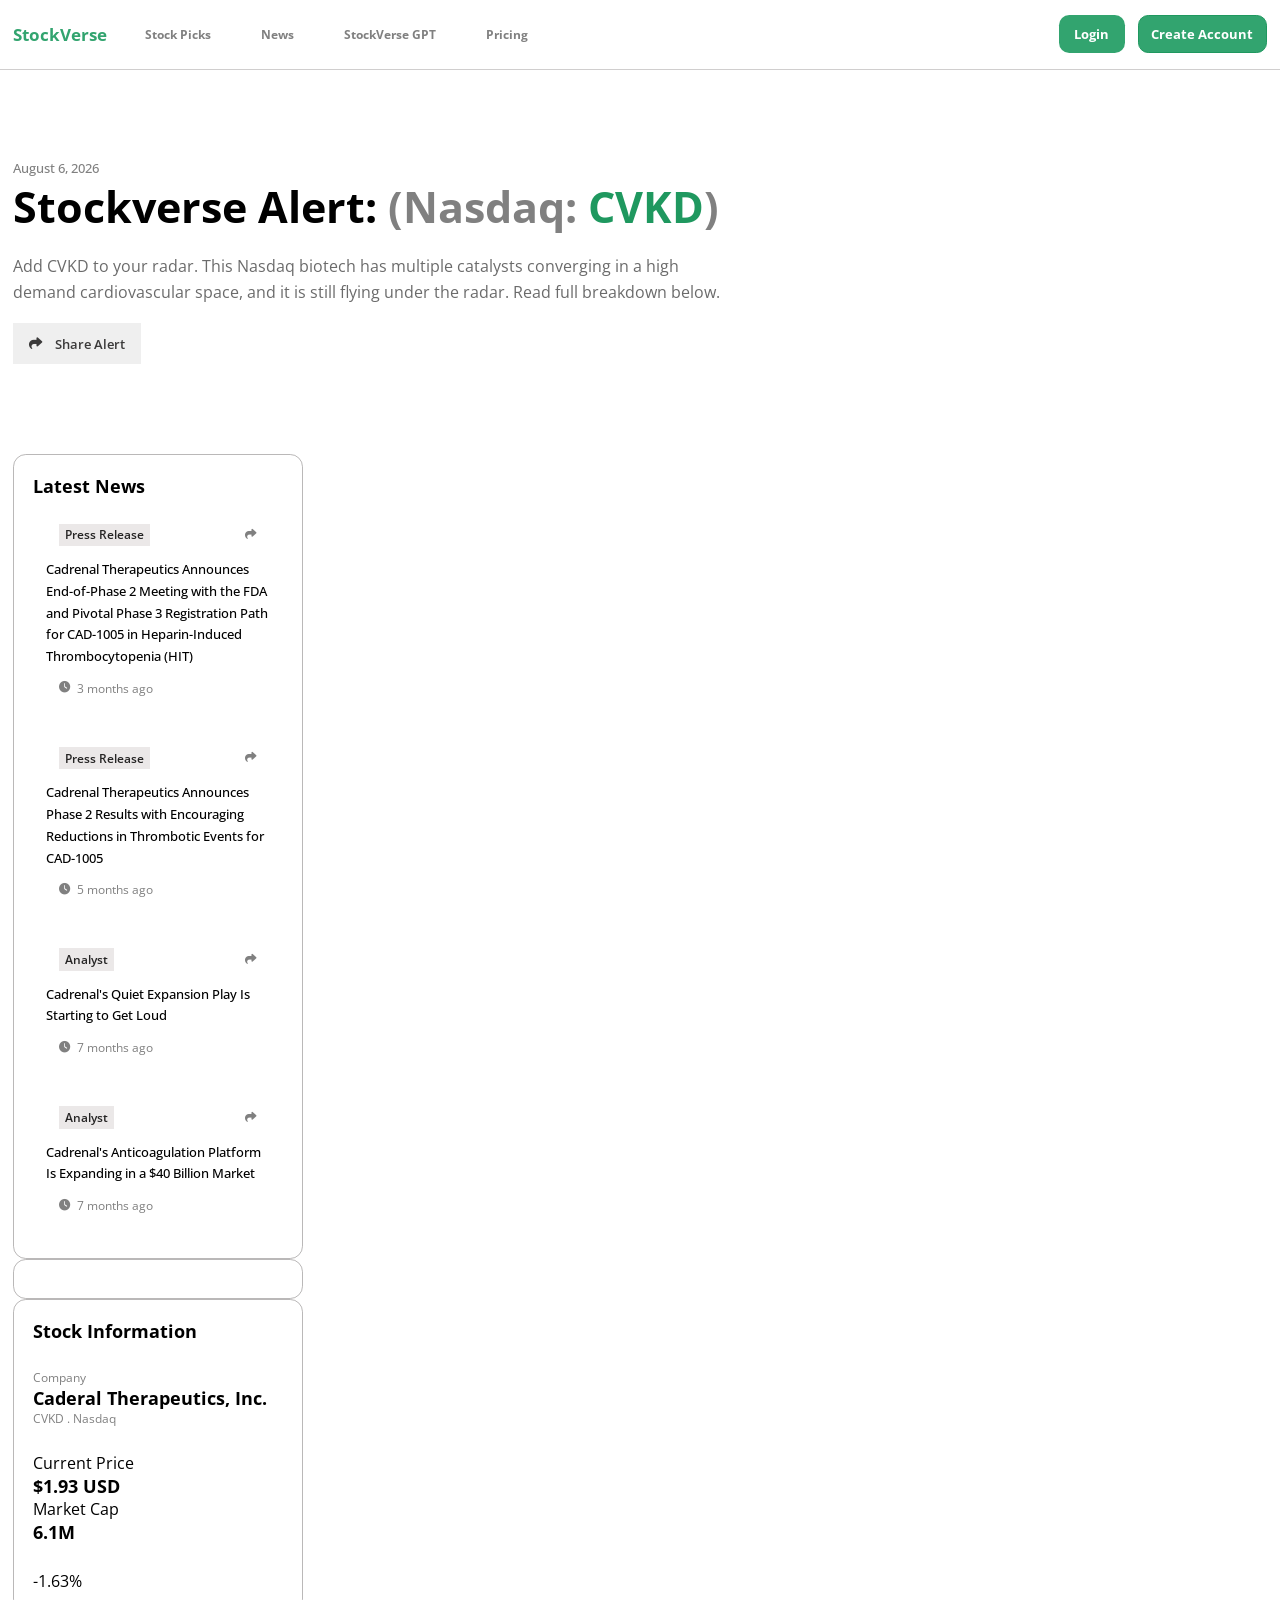
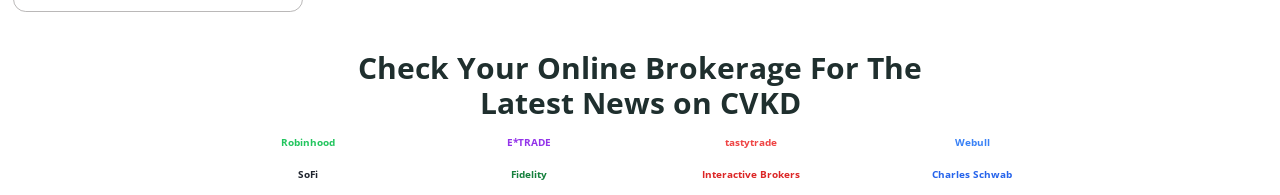
==== cvkd/index.html @ bf767122 "Merge branch 'aawish'" ====
<!doctype html>
<html lang="en">
  <head>
    <meta charset="UTF-8" />
    <meta name="viewport" content="width=device-width, initial-scale=1.0" />
    <link rel="stylesheet" href="./cvkd.css" />
    <link rel="preconnect" href="https://fonts.googleapis.com" />
    <link rel="preconnect" href="https://fonts.gstatic.com" crossorigin />
    <link
      href="https://fonts.googleapis.com/css2?family=Open+Sans:ital,wght@0,300..800;1,300..800&display=swap"
      rel="stylesheet"
    />
    <link
      rel="stylesheet"
      href="https://cdnjs.cloudflare.com/ajax/libs/font-awesome/6.7.2/css/all.min.css"
    />
    <title>Document</title>
  </head>

  <body>
    <!-- //////////////////NAVBAR//////////////////// -->
    <div class="navbar">
      <div class="logo-options">
        <div class="logo">
          <h1>StockVerse</h1>
        </div>
        <div class="options">
          <a href="">Stock Picks</a>
          <a href="">News</a>
          <a href="">StockVerse GPT</a>
          <a href="">Pricing</a>
        </div>
      </div>
      <div class="login-signin">
        <button class="login">Login</button>
        <button class="create">Create Account</button>
      </div>
    </div>
    <!-- ////////////////////MAIN PAGE///////////////////// -->
    <div class="stock-alert">
      <p class="date">August 6, 2026</p>
      <div>
        <h1>
          Stockverse Alert:
          <span class="nasdaq">(Nasdaq: <span class="cvkd">CVKD</span>) </span>
        </h1>
        <p class="desc">
          Add CVKD to your radar. This Nasdaq biotech has multiple catalysts
          converging in a high demand cardiovascular space, and it is still
          flying under the radar. Read full breakdown below.
        </p>
        <button>
          <i class="fa-solid fa-share"> </i>
          <p>Share Alert</p>
        </button>
      </div>
    </div>
    <!-- //////////////////////////LATEST NEWS/////////////// -->
    <div class="bottom">
      <div class="latest-news">
        <h1>Latest News</h1>
        <div>
          <div class="one">
            <p class="press-release">Press Release</p>
            <i class="fa-solid fa-share"></i>
          </div>
          <p class="desc">
            Cadrenal Therapeutics Announces End-of-Phase 2 Meeting with the FDA
            and Pivotal Phase 3 Registration Path for CAD-1005 in
            Heparin-Induced Thrombocytopenia (HIT)
          </p>
          <div>
            <i class="fa-solid fa-clock"></i>
            <p class="press-release">3 months ago</p>
          </div>
        </div>
        <div>
          <div class="one">
            <p class="press-release">Press Release</p>
            <i class="fa-solid fa-share"></i>
          </div>
          <p class="desc">
            Cadrenal Therapeutics Announces Phase 2 Results with Encouraging
            Reductions in Thrombotic Events for CAD-1005
          </p>
          <div>
            <i class="fa-solid fa-clock"></i>
            <p class="press-release">5 months ago</p>
          </div>
        </div>
        <div>
          <div class="one">
            <p>Analyst</p>
            <i class="fa-solid fa-share"></i>
          </div>
          <p class="desc">
            Cadrenal's Quiet Expansion Play Is Starting to Get Loud
          </p>
          <div>
            <i class="fa-solid fa-clock"></i>
            <p>7 months ago</p>
          </div>
        </div>
        <div>
          <div class="one">
            <p>Analyst</p>
            <i class="fa-solid fa-share"></i>
          </div>
          <p class="desc">
            Cadrenal's Anticoagulation Platform Is Expanding in a $40 Billion
            Market
          </p>
          <div>
            <i class="fa-solid fa-clock"></i>
            <p>7 months ago</p>
          </div>
        </div>
      </div>

      <div class="sponsored"></div>
      <div class="stock-information"></div>
        <div class="stock-information">
            <h1>Stock Information</h1>
            <div class="stock-top">
                <p>Company</p>
                <h1>Caderal Therapeutics, Inc.</h1>
                <p>CVKD . Nasdaq</p>
            </div>

            <div class="stock-bottom">
                <div>
                    <p>Current Price</p>
                    <h1>$1.93 <span>USD</span></h1>
                </div>
                <div>
                    <p>Market Cap</p>
                    <h1>6.1M</h1>
                </div>

            </div>
            <p class="percentage">-1.63%</p>
        </div>
    </div>

    <div class="brokerage-sec">
      <h2>
        Check Your Online Brokerage For The<br />Latest News on CVKD
      </h2>
      <div class="brokerage-links">
        <a href="https://robinhood.com/stocks/CVKD" target="_blank" rel="noopener noreferrer">Robinhood</a>
        <a href="https://www.etrade.wallst.com/etrade-web/snapshot?ChallengeUrl=https://idp.etrade.com/idp/SSO.saml2&amp;reinitiate-handshake=0&amp;prospectnavyear=2011&amp;AuthnContext=prospect&amp;env=PRD&amp;symbol=cvkd&amp;rsO=new&amp;country=US" target="_blank" rel="noopener noreferrer">E*TRADE</a>
        <a href="https://www.tastytrade.com" target="_blank" rel="noopener noreferrer">tastytrade</a>
        <a href="https://www.webull.com/quote/nasdaq-cvkd" target="_blank" rel="noopener noreferrer">Webull</a>
        <a href="https://www.sofi.com/invest/" target="_blank" rel="noopener noreferrer">SoFi</a>
        <a href="https://digital.fidelity.com/prgw/digital/research/quote/dashboard/summary?symbol=cvkd" target="_blank" rel="noopener noreferrer">Fidelity</a>
        <a href="https://www.interactivebrokers.com" target="_blank" rel="noopener noreferrer">Interactive Brokers</a>
        <a href="https://www.schwab.com/research/stocks/quotes/summary/cvkd" target="_blank" rel="noopener noreferrer">Charles Schwab</a>
      </div>
    </div>
  </body>
</html>
---- cvkd/cvkd.css ----
* {
  margin: 0;
  padding: 0;
  box-sizing: border-box;
  font-family: "open sans", system-ui, sans-serif;
}
.navbar {
  display: flex;
  flex-direction: row;
  align-items: center;
  justify-content: space-between;
  padding: 1.2dvw 1dvw;
  border-bottom: 0.1dvw solid rgb(208, 206, 206);
}
.navbar .logo-options {
  display: flex;
  flex-direction: row;
  align-items: center;
  gap: 2dvw;
}
.navbar .logo-options .logo h1 {
  color: #32a46f;
  font-size: 1.35dvw;
}
.navbar .logo-options .options {
  display: flex;
  flex-direction: row;
  gap: 1.9dvw;
}
.navbar .logo-options .options a {
  text-decoration: none;
  color: gray;
  font-size: 0.95dvw;
  font-weight: 700;
  border-radius: 0.8dvw;
  padding: 0.7dvw 1dvw;
  transition: background 0.3s ease;
}
.navbar .logo-options .options a:hover {
  color: white;
  background-color: #32a46f;
}
.navbar .login-signin {
  display: flex;
  flex-direction: row;
  gap: 1dvw;
}
.navbar .login-signin .login {
  border: none;
  outline: none;
  background-color: #32a46f;
  padding: 0.7dvw 1.2dvw;
  border-radius: 0.8dvw;
  color: white;
  font-weight: 700;
}
.navbar .login-signin .create {
  background-color: #32a46f;
  border: 0.1dvw solid #1f985f;
  padding: 0.7dvw 1dvw;
  color: white;
  font-weight: 700;
  border-radius: 0.8dvw;
    margin: 0;
    padding: 0;
    box-sizing: border-box;
    font-family: "open sans", system-ui, sans-serif;
}

.navbar {
    display: flex;
    flex-direction: row;
    align-items: center;
    justify-content: space-between;
    padding: 1.2dvw 1dvw;
    border-bottom: .1dvw solid rgb(208, 206, 206);
}

.navbar .logo-options {
    display: flex;
    flex-direction: row;
    align-items: center;
    gap: 2dvw;

}

.navbar .logo-options .logo h1 {
    color: #32a46f;
    font-size: 1.35dvw;
}

.navbar .logo-options .options {
    display: flex;
    flex-direction: row;
    gap: 1.9dvw;
}

.navbar .logo-options .options a {
    text-decoration: none;
    color: gray;
    font-size: .95dvw;
    font-weight: 700;
    border-radius: .8dvw;
    padding: .7dvw 1dvw;
    transition: background 0.3s ease;

}

.navbar .logo-options .options a:hover {
    color: white;
    background-color: #32a46f;

}

.navbar .login-signin {
    display: flex;
    flex-direction: row;
    gap: 1dvw;
}

.navbar .login-signin .login {
    border: none;
    outline: none;
    background-color: #32a46f;
    padding: .7dvw 1.2dvw;
    border-radius: .8dvw;
    color: white;
    font-weight: 700;


}

.navbar .login-signin .create {
    background-color: #32a46f;
    border: .1dvw solid #1f985f;
    padding: .7dvw 1dvw;
    color: white;
    font-weight: 700;
    border-radius: .8dvw;
}

/* ///////////////////////////Main page/////////////////// */
.stock-alert {
  display: flex;
  flex-direction: column;
  padding: 7dvw 1dvw;
}
.stock-alert .date {
  font-size: 1dvw;
  font-weight: 500;
  color: gray;
}
.stock-alert div {
  display: flex;
  flex-direction: column;
  gap: 1.4dvw;
}
.stock-alert div h1 {
  font-size: 3.35dvw;
}
.stock-alert div h1 .nasdaq {
  color: gray;
}
.stock-alert div h1 .nasdaq .cvkd {
  color: #1f985f;
}
.stock-alert .desc {
  color: rgb(107, 107, 107);
  font-size: 1.27dvw;
  padding-right: 42dvw;
  line-height: 2dvw;
}
.stock-alert div button {
  display: flex;
  flex-direction: row;
  align-items: center;
  justify-content: center;
  width: 10dvw;
  padding: 0.9dvw;
  outline: none;
  border: none;
  gap: 1dvw;
  color: rgb(59, 58, 58);
  font-weight: 600;
    display: flex;
    flex-direction: column;
    padding: 7dvw 1dvw;
}

.stock-alert .date {
    font-size: 1dvw;
    font-weight: 500;
    color: gray;
}

.stock-alert div {
    display: flex;
    flex-direction: column;
    gap: 1.4dvw;
}

.stock-alert div h1 {
    font-size: 3.35dvw;
}

.stock-alert div h1 .nasdaq {
    color: gray;
}

.stock-alert div h1 .nasdaq .cvkd {
    color: #1f985f;
}

.stock-alert .desc {
    color: rgb(107, 107, 107);
    font-size: 1.27dvw;
    padding-right: 42dvw;
    line-height: 2dvw;
}

.stock-alert div button {
    display: flex;
    flex-direction: row;
    align-items: center;
    justify-content: center;
    width: 10dvw;
    padding: .9dvw;
    outline: none;
    border: none;
    gap: 1dvw;
    color: rgb(59, 58, 58);
    font-weight: 600;
}

/* ////////////////////////////LATEST NEWS////////////// */
.bottom {
  padding: 0 1dvw;
}
.latest-news {
  width: 23.1%;
  border: 0.1dvw solid rgb(32, 32, 32);
  padding: 1.5dvw;
}
.latest-news h1 {
  font-size: 1.4dvw;
}
.latest-news div {
  padding: 1dvw;
}
.latest-news div .one {
  display: flex;
  flex-direction: row;
  justify-content: space-between;
}
.latest-news div .one p {
  font-size: 0.9dvw;
  font-weight: 600;
  background-color: rgb(235, 232, 232);
  padding: 0.3dvw 0.5dvw;
  color: rgb(38, 37, 37);
  cursor: pointer;
}
.latest-news div .desc {
  font-size: 1dvw;
  font-weight: 500;
  line-height: 1.7dvw;
}
.latest-news div .desc:hover {
  color: #1f985f;
  background-color: rgb(241, 240, 240);
  cursor: pointer;
}
.latest-news div div {
  display: flex;
  flex-direction: row;
  gap: 0.5dvw;
  font-size: 0.9dvw;
  align-items: center;
  color: gray;
}
.latest-news div div p {
  font-size: 0.9dvw;
}

.stock-information {
  width: 23.1%;
  border: 0.1dvw solid rgb(32, 32, 32);
}
/* //////////////////////////// Brokerage Section ////////////////////////////// */
.brokerage-sec {
  margin-top: 2.917dvw;
  text-align: center;
}
.brokerage-sec h2 {
  font-size: 2.326dvw;
  line-height: 2.8dvw;
  color: #1f2f2e;
  font-weight: 700;
}
.brokerage-links {
  margin: 1dvw 16dvw;
  display: grid;
  grid-template-columns: repeat(4, minmax(0, 1fr));
  gap: 1.25dvw;
  justify-content: center;
  align-items: center;
}
.brokerage-links a {
  font-size: 0.8dvw;
  line-height: 1.25dvw;
  font-weight: 700;
  text-decoration: none;
}
.brokerage-links a:nth-child(1) {
  color: #22c55e;
}
.brokerage-links a:nth-child(2) {
  color: #9333ea;
}
.brokerage-links a:nth-child(3) {
  color: #ef4444;
}
.brokerage-links a:nth-child(4) {
  color: #3b82f6;
}
.brokerage-links a:nth-child(5) {
  color: #1f242e;
}
.brokerage-links a:nth-child(6) {
  color: #15803d;
}
.brokerage-links a:nth-child(7) {
  color: #dc2626;
}
.brokerage-links a:nth-child(8) {
  color: #2563eb;
}
@media (max-width: 1024px) {
    /* //////////////////////////// Brokerage Section ////////////////////////////// */
  .brokerage-links {
    grid-template-columns: repeat(2, minmax(0, 1fr));
  }
  .brokerage-sec h2 {
    font-size: 2.96dvw;
    line-height: 3.2dvw;
  }
  .brokerage-links {
    margin: 2.2dvw auto;
    gap: 2dvw;
  }
  .brokerage-links a {
  font-size: 1.48dvw;
  }
}
    /* padding: 0 1dvw;
    display: flex;
    flex-direction: row;

} */

.latest-news {
    width: 23.1%;
    border: .1dvw solid rgb(186, 184, 184);
    padding: 1.5dvw;
    border-radius: 1dvw;
}

.latest-news h1 {
    font-size: 1.4dvw;
}

.latest-news div {
    padding: 1dvw;
}

.latest-news div .one {
    display: flex;
    flex-direction: row;
    justify-content: space-between;
}

.latest-news div .one p {
    font-size: .9dvw;
    font-weight: 600;
    background-color: rgb(235, 232, 232);
    padding: .3dvw .5dvw;
    color: rgb(38, 37, 37);
    cursor: pointer;
}

.latest-news div .desc {
    font-size: 1dvw;
    font-weight: 500;
    line-height: 1.7dvw;
}

.latest-news div .desc:hover {
    color: #1f985f;
    background-color: rgb(241, 240, 240);
    cursor: pointer;
}

.latest-news div div {
    display: flex;
    flex-direction: row;
    gap: .5dvw;
    font-size: .9dvw;
    align-items: center;
    color: gray;
}

.latest-news div div p {
    font-size: .9dvw;
}


/* ////////////////////////////STOCK INFORMATION//////////////////////// */
.stock-information {
    width: 23.1%;
    border: .1dvw solid rgb(186, 184, 184);
    padding: 1.5dvw;
    border-radius: 1dvw;
    display: flex;
    flex-direction: column;
    gap: 2dvw;
}

.stock-information h1 {
    font-size: 1.4dvw;
}

.stock-top {
    display: block;
    flex-direction: row;
    gap: 2dvw;
}

.stock-top p {
    font-size: .95dvw;
    color: gray;
}
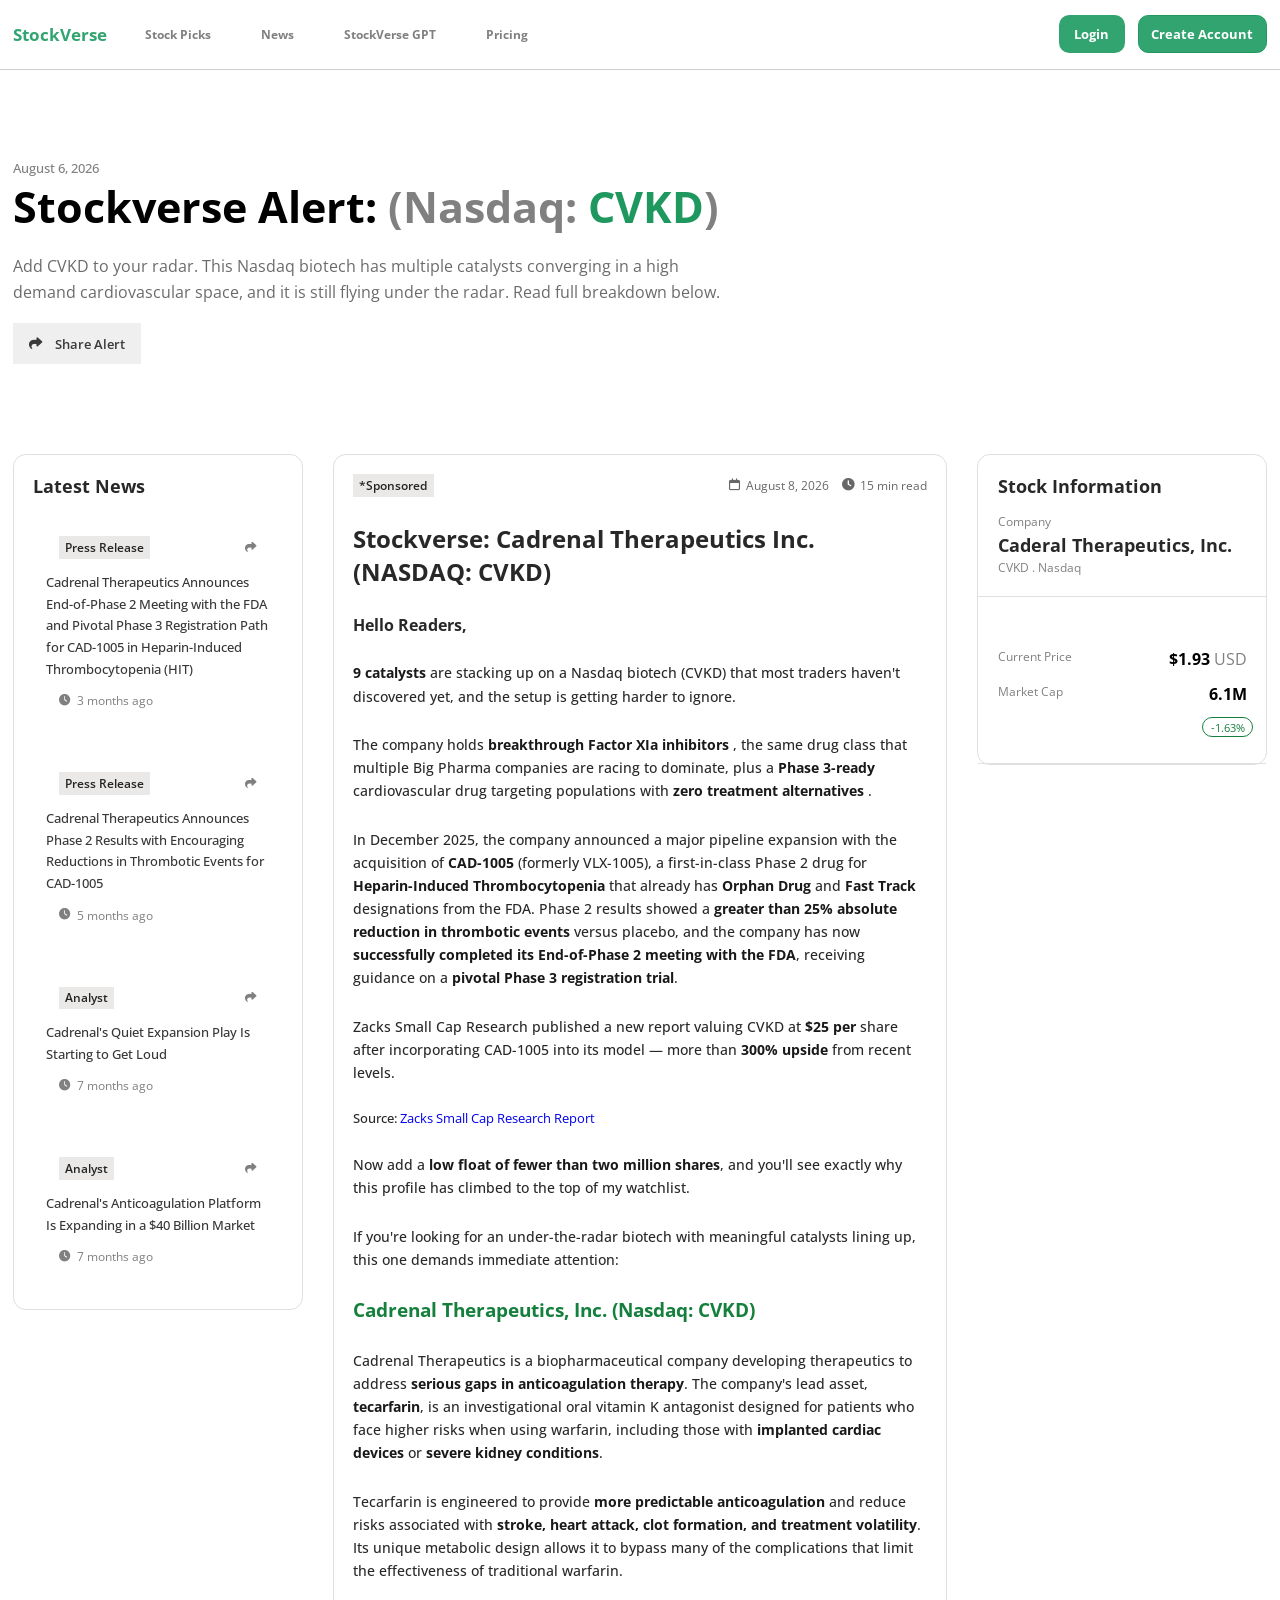
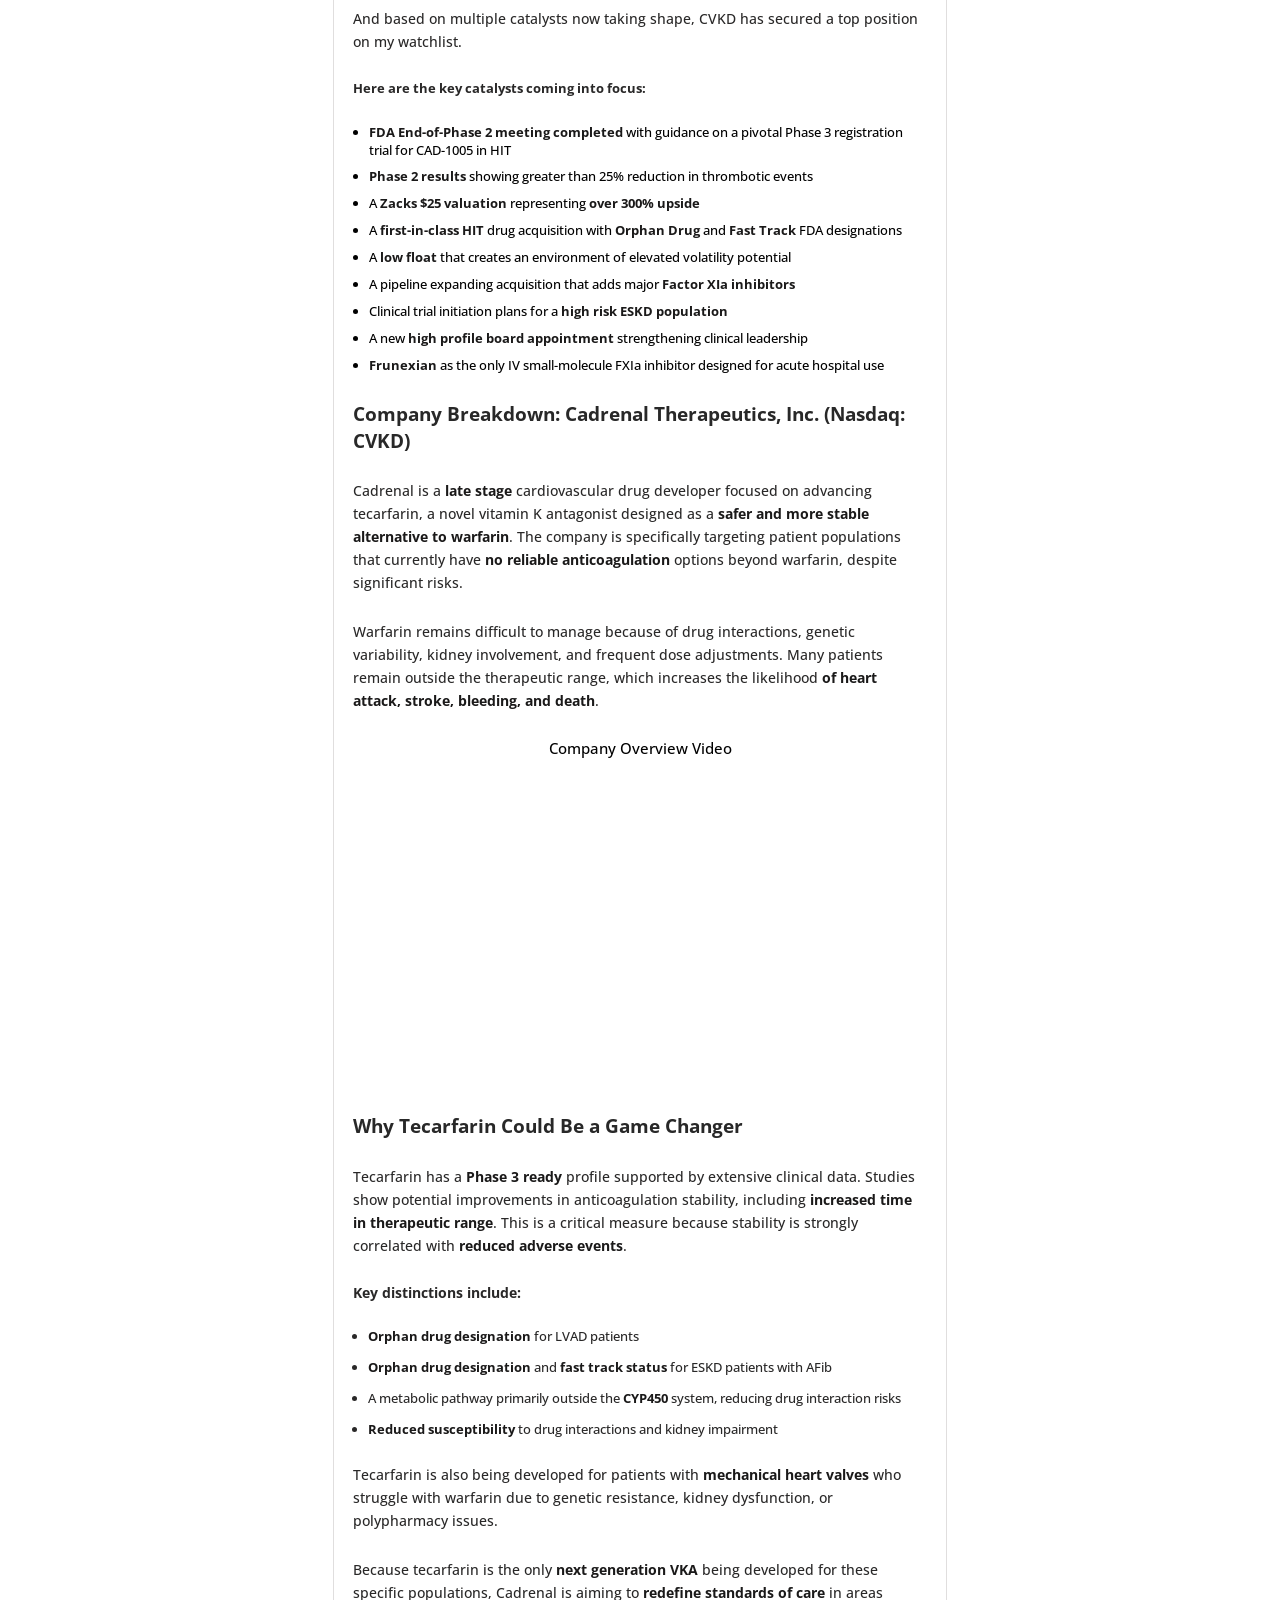
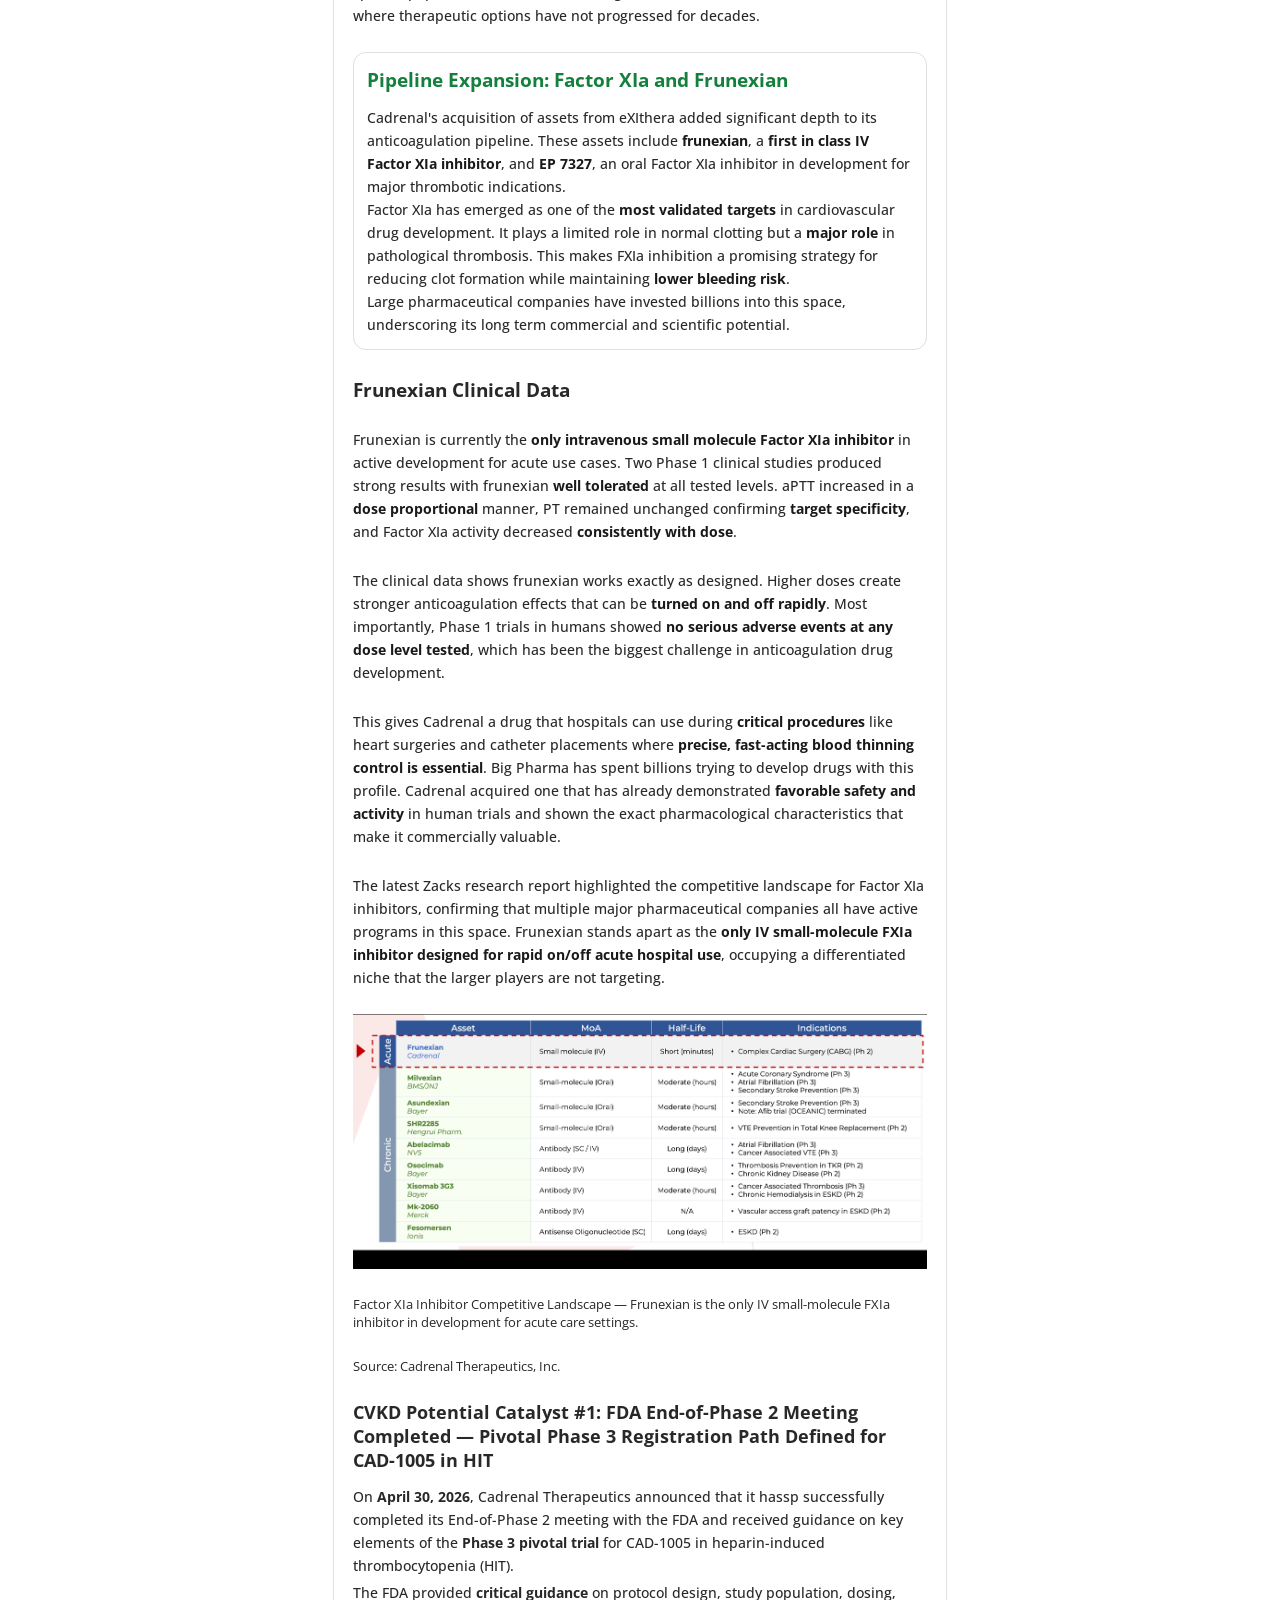
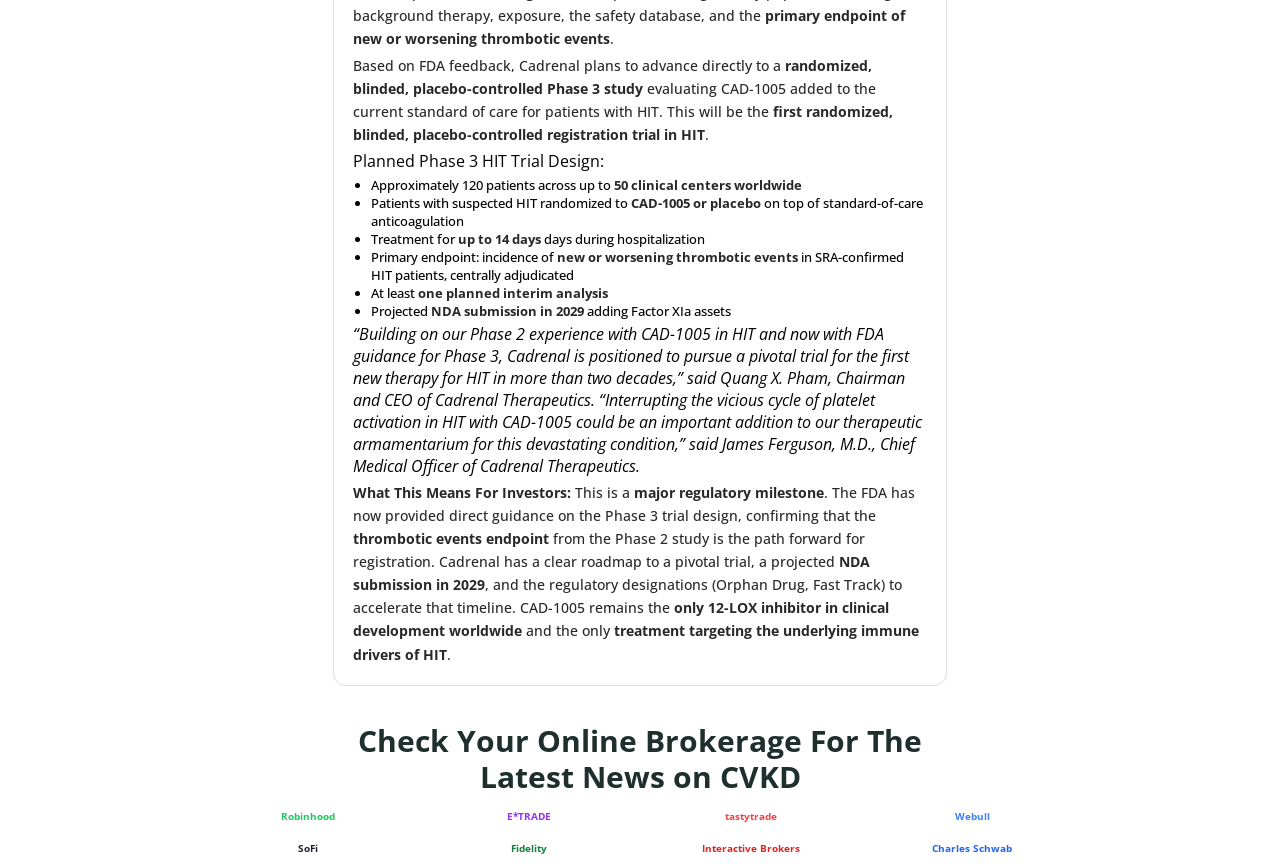
==== commit 48d329c6: "catalyst 1" ====
--- a/cvkd/index.html
+++ b/cvkd/index.html
@@ -1,161 +1,441 @@
 <!doctype html>
 <html lang="en">
-  <head>
-    <meta charset="UTF-8" />
-    <meta name="viewport" content="width=device-width, initial-scale=1.0" />
-    <link rel="stylesheet" href="./cvkd.css" />
-    <link rel="preconnect" href="https://fonts.googleapis.com" />
-    <link rel="preconnect" href="https://fonts.gstatic.com" crossorigin />
-    <link
-      href="https://fonts.googleapis.com/css2?family=Open+Sans:ital,wght@0,300..800;1,300..800&display=swap"
-      rel="stylesheet"
-    />
-    <link
-      rel="stylesheet"
-      href="https://cdnjs.cloudflare.com/ajax/libs/font-awesome/6.7.2/css/all.min.css"
-    />
-    <title>Document</title>
-  </head>
-
-  <body>
-    <!-- //////////////////NAVBAR//////////////////// -->
-    <div class="navbar">
-      <div class="logo-options">
-        <div class="logo">
-          <h1>StockVerse</h1>
-        </div>
-        <div class="options">
-          <a href="">Stock Picks</a>
-          <a href="">News</a>
-          <a href="">StockVerse GPT</a>
-          <a href="">Pricing</a>
-        </div>
-      </div>
-      <div class="login-signin">
-        <button class="login">Login</button>
-        <button class="create">Create Account</button>
-      </div>
-    </div>
-    <!-- ////////////////////MAIN PAGE///////////////////// -->
-    <div class="stock-alert">
-      <p class="date">August 6, 2026</p>
+
+<head>
+  <meta charset="UTF-8" />
+  <meta name="viewport" content="width=device-width, initial-scale=1.0" />
+  <link rel="stylesheet" href="./cvkd.css" />
+  <link rel="preconnect" href="https://fonts.googleapis.com" />
+  <link rel="preconnect" href="https://fonts.gstatic.com" crossorigin />
+  <link href="https://fonts.googleapis.com/css2?family=Open+Sans:ital,wght@0,300..800;1,300..800&display=swap"
+    rel="stylesheet" />
+  <link rel="stylesheet" href="https://cdnjs.cloudflare.com/ajax/libs/font-awesome/6.7.2/css/all.min.css" />
+  <title>Document</title>
+</head>
+
+<body>
+  <!-- //////////////////NAVBAR//////////////////// -->
+  <div class="navbar">
+    <div class="logo-options">
+      <div class="logo">
+        <h1>StockVerse</h1>
+      </div>
+      <div class="options">
+        <a href="">Stock Picks</a>
+        <a href="">News</a>
+        <a href="">StockVerse GPT</a>
+        <a href="">Pricing</a>
+      </div>
+    </div>
+    <div class="login-signin">
+      <button class="login">Login</button>
+      <button class="create">Create Account</button>
+    </div>
+  </div>
+  <!-- ////////////////////MAIN PAGE///////////////////// -->
+  <div class="stock-alert">
+    <p class="date">August 6, 2026</p>
+    <div>
+      <h1>
+        Stockverse Alert:
+        <span class="nasdaq">(Nasdaq: <span class="cvkd">CVKD</span>) </span>
+      </h1>
+      <p class="desc">
+        Add CVKD to your radar. This Nasdaq biotech has multiple catalysts
+        converging in a high demand cardiovascular space, and it is still
+        flying under the radar. Read full breakdown below.
+      </p>
+      <button>
+        <i class="fa-solid fa-share"> </i>
+        <p>Share Alert</p>
+      </button>
+    </div>
+  </div>
+  <!-- //////////////////////////LATEST NEWS/////////////// -->
+  <div class="bottom">
+    <div class="latest-news">
+      <h1>Latest News</h1>
       <div>
-        <h1>
-          Stockverse Alert:
-          <span class="nasdaq">(Nasdaq: <span class="cvkd">CVKD</span>) </span>
-        </h1>
+        <div class="one">
+          <p class="press-release">Press Release</p>
+          <i class="fa-solid fa-share"></i>
+        </div>
         <p class="desc">
-          Add CVKD to your radar. This Nasdaq biotech has multiple catalysts
-          converging in a high demand cardiovascular space, and it is still
-          flying under the radar. Read full breakdown below.
-        </p>
-        <button>
-          <i class="fa-solid fa-share"> </i>
-          <p>Share Alert</p>
-        </button>
-      </div>
-    </div>
-    <!-- //////////////////////////LATEST NEWS/////////////// -->
-    <div class="bottom">
-      <div class="latest-news">
-        <h1>Latest News</h1>
-        <div>
-          <div class="one">
-            <p class="press-release">Press Release</p>
-            <i class="fa-solid fa-share"></i>
+          Cadrenal Therapeutics Announces End-of-Phase 2 Meeting with the FDA
+          and Pivotal Phase 3 Registration Path for CAD-1005 in
+          Heparin-Induced Thrombocytopenia (HIT)
+        </p>
+        <div>
+          <i class="fa-solid fa-clock"></i>
+          <p class="press-release">3 months ago</p>
+        </div>
+      </div>
+      <div>
+        <div class="one">
+          <p class="press-release">Press Release</p>
+          <i class="fa-solid fa-share"></i>
+        </div>
+        <p class="desc">
+          Cadrenal Therapeutics Announces Phase 2 Results with Encouraging
+          Reductions in Thrombotic Events for CAD-1005
+        </p>
+        <div>
+          <i class="fa-solid fa-clock"></i>
+          <p class="press-release">5 months ago</p>
+        </div>
+      </div>
+      <div>
+        <div class="one">
+          <p>Analyst</p>
+          <i class="fa-solid fa-share"></i>
+        </div>
+        <p class="desc">
+          Cadrenal's Quiet Expansion Play Is Starting to Get Loud
+        </p>
+        <div>
+          <i class="fa-solid fa-clock"></i>
+          <p>7 months ago</p>
+        </div>
+      </div>
+      <div>
+        <div class="one">
+          <p>Analyst</p>
+          <i class="fa-solid fa-share"></i>
+        </div>
+        <p class="desc">
+          Cadrenal's Anticoagulation Platform Is Expanding in a $40 Billion
+          Market
+        </p>
+        <div>
+          <i class="fa-solid fa-clock"></i>
+          <p>7 months ago</p>
+        </div>
+      </div>
+    </div>
+    <!-- /////////////////////SPONSORED////////////// -->
+
+    <div class="sponsored">
+      <div class="spons-nav">
+        <p class="spons">*Sponsored</p>
+        <div>
+          <p><i class="fa-regular fa-calendar"></i> August 8, 2026</p>
+          <p><i class="fa-solid fa-clock"></i> 15 min read</p>
+        </div>
+      </div>
+      <div class="reader">
+        <h1>Stockverse: Cadrenal Therapeutics Inc. (NASDAQ: CVKD)</h1>
+        <h4>Hello Readers,</h4>
+        <div class="spons-desc">
+          <p> <span class="bold-text">9 catalysts</span> are stacking up on a Nasdaq biotech (CVKD) that most traders
+            haven't discovered yet, and the setup is getting harder to ignore.</p>
+          <p>The company holds <span class="bold-text">breakthrough Factor XIa inhibitors</span> , the same drug class
+            that multiple Big Pharma
+            companies are racing to dominate, plus a <span class="bold-text"> Phase 3-ready</span> cardiovascular drug
+            targeting populations with <span class="bold-text">zero
+              treatment alternatives</span> .</p>
+          <p>In December 2025, the company announced a major pipeline expansion with the acquisition of <span
+              class="bold-text">CAD-1005 </span>(formerly
+            VLX-1005), a first-in-class Phase 2 drug for <span class="bold-text">Heparin-Induced Thrombocytopenia</span>
+            that already has <span class="bold-text">Orphan Drug</span>
+            and <span class="bold-text">Fast Track</span> designations from the FDA. Phase 2 results showed a <span
+              class="bold-text">greater
+              than 25% absolute reduction in thrombotic events</span> versus placebo, and the company has now <span
+              class="bold-text">successfully completed its End-of-Phase 2 meeting
+              with the FDA</span>, receiving guidance on a <span class="bold-text">pivotal Phase 3 registration
+              trial</span>.
+          </p>
+          <p>Zacks Small Cap Research published a new report valuing CVKD at <span class="bold-text">$25 per</span>
+            share after incorporating CAD-1005
+            into its model — more than <span class="bold-text">300% upside</span> from recent levels.</p>
+        </div>
+        <div class="source">
+          <p>Source: <a
+              href="https://scr.zacks.com/news/news-details/2026/CVKD-Acquires-12-LOX-Inhibitor-for-the-Treatment-of-Heparin-Induced-Thrombocytopenia-HIT-article/default.aspx">Zacks
+              Small Cap Research Report</a></p>
+        </div>
+        <div class="spons-desc">
+          <p>Now add a <span class="bold-text">low float of fewer than two million shares</span>, and you'll see exactly
+            why this profile has climbed
+            to the top of my watchlist.</p>
+          <p>If you're looking for an under-the-radar biotech with meaningful catalysts lining up, this one demands
+            immediate attention:
+
+          </p>
+        </div>
+      </div>
+      <div class="cadrenal-intro">
+        <h1>Cadrenal Therapeutics, Inc. (Nasdaq: CVKD)</h1>
+        <p class="cadrenal-desc">Cadrenal Therapeutics is a biopharmaceutical company developing therapeutics to address
+          <span class="bold-text">serious gaps in
+            anticoagulation therapy</span>. The company's lead asset, <span class="bold-text">tecarfarin</span>, is an
+          investigational
+          oral vitamin K antagonist designed for patients who face higher risks when using warfarin, including those
+          with <span class="bold-text">implanted cardiac
+            devices</span> or <span class="bold-text">severe kidney conditions</span>.
+        </p>
+        <p class="cadrenal-desc">Tecarfarin is engineered to provide <span class="bold-text">more predictable
+            anticoagulation</span> and reduce risks associated
+          with <span class="bold-text">stroke,
+            heart attack, clot formation, and treatment volatility</span>. Its unique metabolic design allows it to
+          bypass many of the complications that limit the effectiveness of traditional warfarin.</p>
+        <p class="cadrenal-desc">And based on multiple catalysts now taking shape, CVKD has secured a top position on my
+          watchlist.
+
+        </p>
+        <h4>Here are the key catalysts coming into focus:</h4>
+
+
+        <ul>
+          <li><span class="bold-text">FDA End-of-Phase 2 meeting completed</span> with guidance on a pivotal Phase 3
+            registration trial
+            for CAD-1005 in
+            HIT</li>
+          <li><span class="bold-text">Phase 2 results</span> showing greater than 25% reduction in thrombotic events
+          </li>
+          <li>A <span class="bold-text">Zacks $25 valuation</span> representing <span class="bold-text">over 300%
+              upside</span>
+          </li>
+          <li>A <span class="bold-text">first-in-class HIT</span> drug acquisition with <span class="bold-text">Orphan
+              Drug</span> and <span class="bold-text">Fast
+              Track</span> FDA designations
+          </li>
+          <li>A <span class="bold-text">low float</span> that creates an environment of elevated volatility potential
+          </li>
+          <li>A pipeline expanding acquisition that adds major <span class="bold-text">Factor XIa inhibitors</span>
+          </li>
+          <li>Clinical trial initiation plans for a <span class="bold-text">high risk ESKD population</span>
+          </li>
+          <li>A new <span class="bold-text">high profile board appointment</span> strengthening clinical leadership
+          </li>
+          <li><span class="bold-text">Frunexian</span> as the only IV small-molecule FXIa inhibitor designed for acute
+            hospital use
+          </li>
+        </ul>
+      </div>
+      <!-- ///////////////////////BREAKDOWN//////////////// -->
+      <div class="breakdown">
+        <h1>Company Breakdown: Cadrenal Therapeutics, Inc. (Nasdaq: CVKD)</h1>
+
+        <p class="breakdown-desc">Cadrenal is a <span class="bold-text">late stage</span> cardiovascular drug developer
+          focused on advancing tecarfarin, a novel vitamin K
+          antagonist designed as a <span class="bold-text">safer and more stable alternative to warfarin</span>. The
+          company is specifically targeting
+          patient populations that currently have <span class="bold-text">no reliable anticoagulation</span> options
+          beyond warfarin, despite
+          significant risks.</p>
+        <p class="breakdown-desc">Warfarin remains difficult to manage because of drug interactions, genetic
+          variability, kidney involvement,
+          and frequent dose adjustments. Many patients remain outside the therapeutic range, which increases the
+          likelihood <span class="bold-text">of heart attack, stroke, bleeding, and death</span>.</p>
+        <div class="vid">
+          <h2>Company Overview Video</h2>
+          <iframe width="100%" height="315" src="https://www.youtube.com/embed/vWptBokLdj0?rel=0"
+            title="Company Overview Video" frameborder="0"
+            allow="accelerometer; autoplay; clipboard-write; encrypted-media; gyroscope; picture-in-picture; web-share"
+            referrerpolicy="strict-origin-when-cross-origin" allowfullscreen>
+          </iframe>
+        </div>
+      </div>
+      <!-- /////////////Tecarfarin Game Changer///////////// -->
+      <div class="changer">
+        <h1>Why Tecarfarin Could Be a Game Changer</h1>
+        <p class="changer-desc">Tecarfarin has a <span class="bold-text">Phase 3 ready</span> profile supported by
+          extensive clinical data. Studies
+          show potential
+          improvements in anticoagulation stability, including <span class="bold-text">increased time in therapeutic
+            range</span>. This is a critical
+          measure because stability is strongly correlated with <span class="bold-text">reduced adverse events</span>.
+        </p>
+
+        <span class="key-title">Key distinctions include:</span>
+        <ul class="key">
+          <li><span class="bold-text">Orphan drug designation</span> for LVAD patients</li>
+          <li><span class="bold-text">Orphan drug designation</span> and <span class="bold-text">fast track
+              status</span> for ESKD patients with AFib</li>
+          <li>A metabolic pathway primarily outside the <span class="bold-text">CYP450</span> system, reducing drug
+            interaction risks</li>
+          <li><span class="bold-text">Reduced susceptibility</span> to drug interactions and kidney impairment</li>
+        </ul>
+
+        <p class="changer-desc">Tecarfarin is also being developed for patients with <span class="bold-text">mechanical
+            heart
+            valves</span> who struggle with
+          warfarin due
+          to genetic resistance, kidney dysfunction, or polypharmacy issues.</p>
+        <p class="changer-desc">Because tecarfarin is the only <span class="bold-text">next generation VKA</span> being
+          developed for
+          these specific populations, Cadrenal
+          is aiming to <span class="bold-text">redefine standards of care</span> in areas where therapeutic options have
+          not progressed
+          for decades.
+        </p>
+        <!-- ////////////expansion//////////////// -->
+
+        <div class="expansion">
+          <h1>Pipeline Expansion: Factor XIa and Frunexian</h1>
+          <div class="expansion-desc">
+            <p>Cadrenal's acquisition of assets from eXIthera added significant depth to its anticoagulation pipeline.
+              These assets include <span class="bold-text">frunexian</span>, a <span class="bold-text">first in class IV
+                Factor XIa inhibitor</span>, and <span class="bold-text">EP 7327</span>, an oral Factor XIa
+              inhibitor in development for major thrombotic indications.</p>
+            <p>Factor XIa has emerged as one of the <span class="bold-text">most validated targets</span> in
+              cardiovascular drug development. It plays
+              a limited role in normal clotting but a <span class="bold-text">major role</span> in pathological
+              thrombosis. This makes FXIa inhibition
+              a promising strategy for reducing clot formation while maintaining <span class="bold-text">lower bleeding
+                risk</span>.</p>
+            <p>Large pharmaceutical companies have invested billions into this space, underscoring its long term
+              commercial and scientific potential. </p>
           </div>
-          <p class="desc">
-            Cadrenal Therapeutics Announces End-of-Phase 2 Meeting with the FDA
-            and Pivotal Phase 3 Registration Path for CAD-1005 in
-            Heparin-Induced Thrombocytopenia (HIT)
+        </div>
+        <!-- ////////////CLINICAL DATA//////////////// -->
+        <div class="clinical">
+          <h1>Frunexian Clinical Data</h1>
+          <div class="clinical-desc">
+            <P>Frunexian is currently the <span class="bold-text">only intravenous small molecule Factor XIa
+                inhibitor</span> in active development for
+              acute use cases. Two Phase 1 clinical studies produced strong results with frunexian <span
+                class="bold-text">well tolerated</span> at all
+              tested levels. aPTT increased in a <span class="bold-text">dose proportional</span> manner, PT remained
+              unchanged confirming <span class="bold-text">target
+                specificity</span>, and Factor XIa activity decreased <span class="bold-text">consistently with
+                dose</span>.</P>
+
+            <P>The clinical data shows frunexian works exactly as designed. Higher doses create stronger anticoagulation
+              effects that can be <span class="bold-text">turned on and off rapidly</span>. Most importantly, Phase 1
+              trials in humans showed <span class="bold-text">no
+                serious adverse events at any dose level tested</span>, which has been the biggest challenge in
+              anticoagulation
+              drug development.</P>
+
+            <P>This gives Cadrenal a drug that hospitals can use during <span class="bold-text">critical
+                procedures</span> like heart surgeries and
+              catheter placements where <span class="bold-text">precise, fast-acting blood thinning control is
+                essential</span>. Big Pharma has spent
+              billions trying to develop drugs with this profile. Cadrenal acquired one that has already demonstrated
+              <span class="bold-text">favorable safety and activity</span> in human trials and shown the exact
+              pharmacological characteristics that
+              make it commercially valuable.
+            </P>
+
+            <P>The latest Zacks research report highlighted the competitive landscape for Factor XIa inhibitors,
+              confirming that multiple major pharmaceutical companies all have active programs in this space. Frunexian
+              stands apart as the <span class="bold-text">only IV small-molecule FXIa inhibitor designed for rapid
+                on/off acute hospital use</span>,
+              occupying a differentiated niche that the larger players are not targeting.</P>
+          </div>
+          <div class="graph">
+            <img src="../assests/inhibitor-graph.png" alt="">
+            <p>Factor XIa Inhibitor Competitive Landscape — Frunexian is the only IV small-molecule FXIa inhibitor in
+              development for acute care settings.</p>
+            <p>Source: Cadrenal Therapeutics, Inc.</p>
+          </div>
+
+        </div>
+      </div>
+      <!-- //////////Potential catalyst 1///////////////// -->
+      <div class="catalyst">
+        <h1>CVKD Potential Catalyst #1: FDA End-of-Phase 2 Meeting Completed — Pivotal Phase 3 Registration Path Defined
+          for CAD-1005 in HIT</h1>
+        <div>
+          <p class="desc">On <span class="bold-text">April 30, 2026</span>, Cadrenal Therapeutics announced that it
+            hassp
+            successfully completed its End-of-Phase 2 meeting with the FDA and received guidance on key elements of the
+            <span class="bold-text">Phase 3 pivotal trial</span> for CAD-1005 in heparin-induced thrombocytopenia (HIT).
           </p>
-          <div>
-            <i class="fa-solid fa-clock"></i>
-            <p class="press-release">3 months ago</p>
-          </div>
-        </div>
-        <div>
-          <div class="one">
-            <p class="press-release">Press Release</p>
-            <i class="fa-solid fa-share"></i>
-          </div>
-          <p class="desc">
-            Cadrenal Therapeutics Announces Phase 2 Results with Encouraging
-            Reductions in Thrombotic Events for CAD-1005
+          <p class="desc">The FDA provided <span class="bold-text">critical guidance</span> on protocol design, study
+            population,
+            dosing, background therapy,
+            exposure, the safety database, and the <span class="bold-text">primary endpoint of new or worsening
+              thrombotic events</span>.</p>
+          <p class="desc">Based on FDA feedback, Cadrenal plans to advance directly to a <span
+              class="bold-text">randomized, blinded,
+              placebo-controlled
+              Phase 3 study</span> evaluating CAD-1005 added to the current standard of care for patients with HIT. This
+            will be
+            the <span class="bold-text">first randomized, blinded, placebo-controlled registration trial in HIT</span>.
           </p>
-          <div>
-            <i class="fa-solid fa-clock"></i>
-            <p class="press-release">5 months ago</p>
-          </div>
-        </div>
-        <div>
-          <div class="one">
-            <p>Analyst</p>
-            <i class="fa-solid fa-share"></i>
-          </div>
-          <p class="desc">
-            Cadrenal's Quiet Expansion Play Is Starting to Get Loud
-          </p>
-          <div>
-            <i class="fa-solid fa-clock"></i>
-            <p>7 months ago</p>
-          </div>
-        </div>
-        <div>
-          <div class="one">
-            <p>Analyst</p>
-            <i class="fa-solid fa-share"></i>
-          </div>
-          <p class="desc">
-            Cadrenal's Anticoagulation Platform Is Expanding in a $40 Billion
-            Market
-          </p>
-          <div>
-            <i class="fa-solid fa-clock"></i>
-            <p>7 months ago</p>
-          </div>
-        </div>
-      </div>
-
-      <div class="sponsored"></div>
-      <div class="stock-information"></div>
-        <div class="stock-information">
-            <h1>Stock Information</h1>
-            <div class="stock-top">
-                <p>Company</p>
-                <h1>Caderal Therapeutics, Inc.</h1>
-                <p>CVKD . Nasdaq</p>
-            </div>
-
-            <div class="stock-bottom">
-                <div>
-                    <p>Current Price</p>
-                    <h1>$1.93 <span>USD</span></h1>
-                </div>
-                <div>
-                    <p>Market Cap</p>
-                    <h1>6.1M</h1>
-                </div>
-
-            </div>
-            <p class="percentage">-1.63%</p>
-        </div>
-    </div>
-
-    <div class="brokerage-sec">
-      <h2>
-        Check Your Online Brokerage For The<br />Latest News on CVKD
-      </h2>
-      <div class="brokerage-links">
-        <a href="https://robinhood.com/stocks/CVKD" target="_blank" rel="noopener noreferrer">Robinhood</a>
-        <a href="https://www.etrade.wallst.com/etrade-web/snapshot?ChallengeUrl=https://idp.etrade.com/idp/SSO.saml2&amp;reinitiate-handshake=0&amp;prospectnavyear=2011&amp;AuthnContext=prospect&amp;env=PRD&amp;symbol=cvkd&amp;rsO=new&amp;country=US" target="_blank" rel="noopener noreferrer">E*TRADE</a>
-        <a href="https://www.tastytrade.com" target="_blank" rel="noopener noreferrer">tastytrade</a>
-        <a href="https://www.webull.com/quote/nasdaq-cvkd" target="_blank" rel="noopener noreferrer">Webull</a>
-        <a href="https://www.sofi.com/invest/" target="_blank" rel="noopener noreferrer">SoFi</a>
-        <a href="https://digital.fidelity.com/prgw/digital/research/quote/dashboard/summary?symbol=cvkd" target="_blank" rel="noopener noreferrer">Fidelity</a>
-        <a href="https://www.interactivebrokers.com" target="_blank" rel="noopener noreferrer">Interactive Brokers</a>
-        <a href="https://www.schwab.com/research/stocks/quotes/summary/cvkd" target="_blank" rel="noopener noreferrer">Charles Schwab</a>
-      </div>
-    </div>
-  </body>
-</html>
+
+          <span class="bold-text">Planned Phase 3 HIT Trial Design:</span>
+
+          <ul>
+            <li>Approximately 120 patients across up to <span class="bold-text">50 clinical centers worldwide</span>
+            </li>
+            <li>Patients with suspected HIT randomized to <span class="bold-text">CAD-1005 or placebo</span> on top of
+              standard-of-care anticoagulation
+            </li>
+            <li>Treatment for <span class="bold-text">up to 14 days</span> days during hospitalization</li>
+            <li>Primary endpoint: incidence of <span class="bold-text">new or worsening thrombotic events</span> in
+              SRA-confirmed HIT patients,
+              centrally adjudicated</li>
+            <li>At least <span class="bold-text">one planned interim analysis</span></li>
+            <li>Projected <span class="bold-text">NDA submission in 2029</span> adding Factor XIa assets</li>
+          </ul>
+          <p class="phrase">“Building on our Phase 2 experience with CAD-1005 in HIT and now with FDA guidance for Phase
+            3, Cadrenal is positioned to pursue a pivotal trial for the first new therapy for HIT in more than two
+            decades,” said Quang X. Pham, Chairman and CEO of Cadrenal Therapeutics.
+
+            “Interrupting the vicious cycle of platelet activation in HIT with CAD-1005 could be an important addition
+            to our therapeutic armamentarium for this devastating condition,” said James Ferguson, M.D., Chief Medical
+            Officer of Cadrenal Therapeutics.</p>
+
+          <p class="desc"><span class="bold-text">What This Means For Investors:</span> This is a <span
+              class="bold-text">major regulatory milestone</span>. The FDA has now provided direct
+            guidance on the Phase 3 trial design, confirming that the <span class="bold-text">thrombotic events
+              endpoint</span> from the Phase 2 study
+            is the path forward for registration. Cadrenal has a clear roadmap to a pivotal trial, a projected <span
+              class="bold-text">NDA
+              submission in 2029</span>, and the regulatory designations (Orphan Drug, Fast Track) to accelerate that
+            timeline.
+            CAD-1005 remains the <span class="bold-text">only 12-LOX inhibitor in clinical development worldwide</span>
+            and the only <span class="bold-text">treatment
+              targeting the underlying immune drivers of HIT</span>.</p>
+        </div>
+      </div>
+    </div>
+    <div class="stock-information">
+      <div class="stock-top">
+        <h1>Stock Information</h1>
+        <div>
+          <p>Company</p>
+          <h1>Caderal Therapeutics, Inc.</h1>
+          <p>CVKD . Nasdaq</p>
+        </div>
+      </div>
+
+      <div class="stock-bottom">
+        <div>
+          <p>Current Price</p>
+          <h4>$1.93 <span class="usd">USD</span></h4>
+        </div>
+        <div>
+          <p>Market Cap</p>
+          <h4>6.1M</h4>
+        </div>
+        <p class="percentage">-1.63%</p>
+
+      </div>
+    </div>
+  </div>
+
+  <div class="brokerage-sec">
+    <h2>
+      Check Your Online Brokerage For The<br />Latest News on CVKD
+    </h2>
+    <div class="brokerage-links">
+      <a href="https://robinhood.com/stocks/CVKD" target="_blank" rel="noopener noreferrer">Robinhood</a>
+      <a href="https://www.etrade.wallst.com/etrade-web/snapshot?ChallengeUrl=https://idp.etrade.com/idp/SSO.saml2&amp;reinitiate-handshake=0&amp;prospectnavyear=2011&amp;AuthnContext=prospect&amp;env=PRD&amp;symbol=cvkd&amp;rsO=new&amp;country=US"
+        target="_blank" rel="noopener noreferrer">E*TRADE</a>
+      <a href="https://www.tastytrade.com" target="_blank" rel="noopener noreferrer">tastytrade</a>
+      <a href="https://www.webull.com/quote/nasdaq-cvkd" target="_blank" rel="noopener noreferrer">Webull</a>
+      <a href="https://www.sofi.com/invest/" target="_blank" rel="noopener noreferrer">SoFi</a>
+      <a href="https://digital.fidelity.com/prgw/digital/research/quote/dashboard/summary?symbol=cvkd" target="_blank"
+        rel="noopener noreferrer">Fidelity</a>
+      <a href="https://www.interactivebrokers.com" target="_blank" rel="noopener noreferrer">Interactive Brokers</a>
+      <a href="https://www.schwab.com/research/stocks/quotes/summary/cvkd" target="_blank"
+        rel="noopener noreferrer">Charles Schwab</a>
+    </div>
+  </div>
+</body>
+
+</html>
--- a/cvkd/cvkd.css
+++ b/cvkd/cvkd.css
@@ -1,66 +1,81 @@
 * {
-  margin: 0;
-  padding: 0;
-  box-sizing: border-box;
-  font-family: "open sans", system-ui, sans-serif;
-}
+    margin: 0;
+    padding: 0;
+    box-sizing: border-box;
+    font-family: "open sans", system-ui, sans-serif;
+}
+
 .navbar {
-  display: flex;
-  flex-direction: row;
-  align-items: center;
-  justify-content: space-between;
-  padding: 1.2dvw 1dvw;
-  border-bottom: 0.1dvw solid rgb(208, 206, 206);
-}
+    display: flex;
+    flex-direction: row;
+    align-items: center;
+    justify-content: space-between;
+    padding: 1.2dvw 1dvw;
+    border-bottom: 0.1dvw solid rgb(208, 206, 206);
+    position: sticky;
+    top: 0;
+    background: rgba(255, 255, 255, 0.6);
+    backdrop-filter: blur(1px);
+    -webkit-backdrop-filter: blur(1px);
+    z-index: 1000;
+}
+
 .navbar .logo-options {
-  display: flex;
-  flex-direction: row;
-  align-items: center;
-  gap: 2dvw;
-}
+    display: flex;
+    flex-direction: row;
+    align-items: center;
+    gap: 2dvw;
+}
+
 .navbar .logo-options .logo h1 {
-  color: #32a46f;
-  font-size: 1.35dvw;
-}
+    color: #32a46f;
+    font-size: 1.35dvw;
+}
+
 .navbar .logo-options .options {
-  display: flex;
-  flex-direction: row;
-  gap: 1.9dvw;
-}
+    display: flex;
+    flex-direction: row;
+    gap: 1.9dvw;
+}
+
 .navbar .logo-options .options a {
-  text-decoration: none;
-  color: gray;
-  font-size: 0.95dvw;
-  font-weight: 700;
-  border-radius: 0.8dvw;
-  padding: 0.7dvw 1dvw;
-  transition: background 0.3s ease;
-}
+    text-decoration: none;
+    color: gray;
+    font-size: 0.95dvw;
+    font-weight: 700;
+    border-radius: 0.8dvw;
+    padding: 0.7dvw 1dvw;
+    transition: background 0.3s ease;
+}
+
 .navbar .logo-options .options a:hover {
-  color: white;
-  background-color: #32a46f;
-}
+    color: white;
+    background-color: #32a46f;
+}
+
 .navbar .login-signin {
-  display: flex;
-  flex-direction: row;
-  gap: 1dvw;
-}
+    display: flex;
+    flex-direction: row;
+    gap: 1dvw;
+}
+
 .navbar .login-signin .login {
-  border: none;
-  outline: none;
-  background-color: #32a46f;
-  padding: 0.7dvw 1.2dvw;
-  border-radius: 0.8dvw;
-  color: white;
-  font-weight: 700;
-}
+    border: none;
+    outline: none;
+    background-color: #32a46f;
+    padding: 0.7dvw 1.2dvw;
+    border-radius: 0.8dvw;
+    color: white;
+    font-weight: 700;
+}
+
 .navbar .login-signin .create {
-  background-color: #32a46f;
-  border: 0.1dvw solid #1f985f;
-  padding: 0.7dvw 1dvw;
-  color: white;
-  font-weight: 700;
-  border-radius: 0.8dvw;
+    background-color: #32a46f;
+    border: 0.1dvw solid #1f985f;
+    padding: 0.7dvw 1dvw;
+    color: white;
+    font-weight: 700;
+    border-radius: 0.8dvw;
     margin: 0;
     padding: 0;
     box-sizing: border-box;
@@ -141,47 +156,55 @@
 
 /* ///////////////////////////Main page/////////////////// */
 .stock-alert {
-  display: flex;
-  flex-direction: column;
-  padding: 7dvw 1dvw;
-}
+    display: flex;
+    flex-direction: column;
+    padding: 7dvw 1dvw;
+}
+
 .stock-alert .date {
-  font-size: 1dvw;
-  font-weight: 500;
-  color: gray;
-}
+    font-size: 1dvw;
+    font-weight: 500;
+    color: gray;
+}
+
 .stock-alert div {
-  display: flex;
-  flex-direction: column;
-  gap: 1.4dvw;
-}
+    display: flex;
+    flex-direction: column;
+    gap: 1.4dvw;
+}
+
 .stock-alert div h1 {
-  font-size: 3.35dvw;
-}
+    font-size: 3.35dvw;
+}
+
 .stock-alert div h1 .nasdaq {
-  color: gray;
-}
+    color: gray;
+}
+
 .stock-alert div h1 .nasdaq .cvkd {
-  color: #1f985f;
-}
+    color: #1f985f;
+}
+
 .stock-alert .desc {
-  color: rgb(107, 107, 107);
-  font-size: 1.27dvw;
-  padding-right: 42dvw;
-  line-height: 2dvw;
-}
+    color: rgb(107, 107, 107);
+    font-size: 1.27dvw;
+    padding-right: 42dvw;
+    line-height: 2dvw;
+
+}
+
 .stock-alert div button {
-  display: flex;
-  flex-direction: row;
-  align-items: center;
-  justify-content: center;
-  width: 10dvw;
-  padding: 0.9dvw;
-  outline: none;
-  border: none;
-  gap: 1dvw;
-  color: rgb(59, 58, 58);
-  font-weight: 600;
+    display: flex;
+    flex-direction: row;
+    align-items: center;
+    justify-content: center;
+    width: 10dvw;
+    padding: 0.9dvw;
+    outline: none;
+    border: none;
+    gap: 1dvw;
+    color: rgb(59, 58, 58);
+    font-weight: 600;
     display: flex;
     flex-direction: column;
     padding: 7dvw 1dvw;
@@ -232,141 +255,34 @@
     font-weight: 600;
 }
 
+/* ////////////////////////bottom///////////// */
+.bottom {
+    padding: 0 1dvw;
+    display: flex;
+    flex-direction: row;
+    align-items: flex-start;
+    justify-content: space-between;
+
+}
+
 /* ////////////////////////////LATEST NEWS////////////// */
-.bottom {
-  padding: 0 1dvw;
-}
-.latest-news {
-  width: 23.1%;
-  border: 0.1dvw solid rgb(32, 32, 32);
-  padding: 1.5dvw;
-}
-.latest-news h1 {
-  font-size: 1.4dvw;
-}
-.latest-news div {
-  padding: 1dvw;
-}
-.latest-news div .one {
-  display: flex;
-  flex-direction: row;
-  justify-content: space-between;
-}
-.latest-news div .one p {
-  font-size: 0.9dvw;
-  font-weight: 600;
-  background-color: rgb(235, 232, 232);
-  padding: 0.3dvw 0.5dvw;
-  color: rgb(38, 37, 37);
-  cursor: pointer;
-}
-.latest-news div .desc {
-  font-size: 1dvw;
-  font-weight: 500;
-  line-height: 1.7dvw;
-}
-.latest-news div .desc:hover {
-  color: #1f985f;
-  background-color: rgb(241, 240, 240);
-  cursor: pointer;
-}
-.latest-news div div {
-  display: flex;
-  flex-direction: row;
-  gap: 0.5dvw;
-  font-size: 0.9dvw;
-  align-items: center;
-  color: gray;
-}
-.latest-news div div p {
-  font-size: 0.9dvw;
-}
-
-.stock-information {
-  width: 23.1%;
-  border: 0.1dvw solid rgb(32, 32, 32);
-}
-/* //////////////////////////// Brokerage Section ////////////////////////////// */
-.brokerage-sec {
-  margin-top: 2.917dvw;
-  text-align: center;
-}
-.brokerage-sec h2 {
-  font-size: 2.326dvw;
-  line-height: 2.8dvw;
-  color: #1f2f2e;
-  font-weight: 700;
-}
-.brokerage-links {
-  margin: 1dvw 16dvw;
-  display: grid;
-  grid-template-columns: repeat(4, minmax(0, 1fr));
-  gap: 1.25dvw;
-  justify-content: center;
-  align-items: center;
-}
-.brokerage-links a {
-  font-size: 0.8dvw;
-  line-height: 1.25dvw;
-  font-weight: 700;
-  text-decoration: none;
-}
-.brokerage-links a:nth-child(1) {
-  color: #22c55e;
-}
-.brokerage-links a:nth-child(2) {
-  color: #9333ea;
-}
-.brokerage-links a:nth-child(3) {
-  color: #ef4444;
-}
-.brokerage-links a:nth-child(4) {
-  color: #3b82f6;
-}
-.brokerage-links a:nth-child(5) {
-  color: #1f242e;
-}
-.brokerage-links a:nth-child(6) {
-  color: #15803d;
-}
-.brokerage-links a:nth-child(7) {
-  color: #dc2626;
-}
-.brokerage-links a:nth-child(8) {
-  color: #2563eb;
-}
-@media (max-width: 1024px) {
-    /* //////////////////////////// Brokerage Section ////////////////////////////// */
-  .brokerage-links {
-    grid-template-columns: repeat(2, minmax(0, 1fr));
-  }
-  .brokerage-sec h2 {
-    font-size: 2.96dvw;
-    line-height: 3.2dvw;
-  }
-  .brokerage-links {
-    margin: 2.2dvw auto;
-    gap: 2dvw;
-  }
-  .brokerage-links a {
-  font-size: 1.48dvw;
-  }
-}
-    /* padding: 0 1dvw;
-    display: flex;
-    flex-direction: row;
-
-} */
 
 .latest-news {
     width: 23.1%;
-    border: .1dvw solid rgb(186, 184, 184);
+    border: .1dvw solid rgb(224, 222, 222);
+    border-radius: 1dvw;
+    display: flex;
+    flex-direction: column;
+    gap: 1dvw;
     padding: 1.5dvw;
-    border-radius: 1dvw;
+    position: sticky;
+    top: 5.35dvw;
+
 }
 
 .latest-news h1 {
     font-size: 1.4dvw;
+    color: rgb(40, 40, 40);
 }
 
 .latest-news div {
@@ -380,10 +296,10 @@
 }
 
 .latest-news div .one p {
-    font-size: .9dvw;
+    font-size: 0.9dvw;
     font-weight: 600;
     background-color: rgb(235, 232, 232);
-    padding: .3dvw .5dvw;
+    padding: 0.3dvw 0.5dvw;
     color: rgb(38, 37, 37);
     cursor: pointer;
 }
@@ -392,50 +308,528 @@
     font-size: 1dvw;
     font-weight: 500;
     line-height: 1.7dvw;
+    color: rgb(56, 54, 54);
 }
 
 .latest-news div .desc:hover {
     color: #1f985f;
     background-color: rgb(241, 240, 240);
     cursor: pointer;
+    font-weight: 500;
 }
 
 .latest-news div div {
     display: flex;
     flex-direction: row;
+    gap: 0.5dvw;
+    font-size: 0.9dvw;
+    align-items: center;
+    color: gray;
+}
+
+.latest-news div div p {
+    font-size: 0.9dvw;
+}
+
+
+
+/* ///////////////SPONSORED////////////////// */
+.sponsored {
+    width: 49%;
+    border: .1dvw solid rgb(224, 222, 222);
+    border-radius: 1dvw;
+    display: flex;
+    flex-direction: column;
+    gap: 2dvw;
+    padding: 1.5dvw;
+}
+
+.spons-nav {
+    display: flex;
+    flex-direction: row;
+    justify-content: space-between;
+}
+
+.spons-nav .spons {
+    font-size: 0.9dvw;
+    font-weight: 600;
+    background-color: rgb(235, 232, 232);
+    padding: 0.3dvw 0.5dvw;
+    color: rgb(38, 37, 37);
+    cursor: pointer;
+}
+
+.spons-nav div {
+    display: flex;
+    flex-direction: row;
+    gap: 1dvw;
+    font-size: .97dvw;
+    color: rgb(104, 103, 103);
+}
+
+.spons-nav div p {
+    display: flex;
+    flex-direction: row;
     gap: .5dvw;
-    font-size: .9dvw;
     align-items: center;
-    color: gray;
-}
-
-.latest-news div div p {
-    font-size: .9dvw;
-}
-
-
-/* ////////////////////////////STOCK INFORMATION//////////////////////// */
+}
+
+.sponsored .reader {
+    display: flex;
+    flex-direction: column;
+    gap: 2dvw;
+}
+
+.sponsored .reader h1 {
+    font-size: 1.9dvw;
+    color: rgb(40, 40, 40);
+}
+
+.sponsored .reader h4 {
+    color: rgb(40, 40, 40);
+}
+
+.sponsored .reader .spons-desc {
+    display: flex;
+    flex-direction: column;
+    gap: 2dvw;
+    font-size: 1.1dvw;
+    color: rgb(41, 40, 40);
+    font-weight: 500;
+    line-height: 1.8dvw;
+}
+
+.sponsored .reader .spons-desc .bold-text {
+    font-weight: 700;
+    color: rgb(26, 25, 25);
+}
+
+.sponsored .reader .source {
+    font-size: 1dvw;
+    font-weight: 500;
+    color: rgb(41, 40, 40);
+}
+
+.sponsored .reader .source p a {
+    text-decoration: none;
+    font-weight: 400;
+}
+
+.sponsored .reader .source p a:hover {
+    text-decoration: underline;
+}
+
+/* /////////////////////CADRENAL THERAPUTIC , INC/////// */
+.cadrenal-intro {
+    display: flex;
+    flex-direction: column;
+    gap: 2dvw;
+}
+
+.cadrenal-intro h1 {
+    font-size: 1.5dvw;
+    color: #15803d;
+}
+
+.cadrenal-intro .cadrenal-desc {
+    font-size: 1.1dvw;
+    color: rgb(41, 40, 40);
+    font-weight: 500;
+    line-height: 1.8dvw;
+}
+
+.cadrenal-intro .cadrenal-desc .bold-text {
+    font-weight: 700;
+    color: rgb(26, 25, 25);
+}
+
+.cadrenal-intro h4 {
+    font-size: 1dvw;
+    color: rgb(41, 40, 40);
+}
+
+.cadrenal-intro ul {
+    display: flex;
+    flex-direction: column;
+    gap: .7dvw;
+    font-size: 1dvw;
+    font-weight: 500;
+    padding-left: 1.3dvw;
+}
+
+.cadrenal-intro ul .bold-text {
+    font-weight: 700;
+    color: rgb(26, 25, 25);
+
+}
+
+/* /////////////////////BREAKDOWN////////////////// */
+.breakdown {
+    display: flex;
+    flex-direction: column;
+    gap: 2dvw;
+}
+
+.breakdown h1 {
+    font-size: 1.5dvw;
+    color: rgb(40, 40, 40);
+
+}
+
+.breakdown-desc {
+    font-size: 1.1dvw;
+    color: rgb(41, 40, 40);
+    font-weight: 500;
+    line-height: 1.8dvw;
+}
+
+.breakdown-desc .bold-text {
+    font-weight: 700;
+    color: rgb(26, 25, 25);
+}
+
+.breakdown .vid {
+    display: flex;
+    flex-direction: column;
+    gap: 1dvw;
+    text-align: center;
+}
+
+.breakdown .vid h2 {
+    font-weight: 500;
+    font-size: 1.2dvw;
+}
+
+/* ////////////////TECARFARIN GAME CHANGER/////////// */
+.changer {
+    display: flex;
+    flex-direction: column;
+    gap: 2dvw;
+}
+
+.changer h1 {
+    font-size: 1.5dvw;
+    color: rgb(40, 40, 40);
+
+}
+
+.changer .changer-desc {
+    font-size: 1.1dvw;
+    color: rgb(41, 40, 40);
+    font-weight: 500;
+    line-height: 1.8dvw;
+}
+
+.changer .changer-desc .bold-text {
+    color: rgb(41, 40, 40);
+    font-weight: 700;
+    color: rgb(26, 25, 25);
+}
+
+.changer .key-title {
+    color: rgb(41, 40, 40);
+    font-weight: 700;
+    font-size: 1.1dvw;
+
+}
+
+.changer ul {
+    display: flex;
+    flex-direction: column;
+    gap: 1dvw;
+    color: rgb(41, 40, 40);
+    padding-left: 1.2dvw;
+    font-size: 1dvw;
+    font-weight: 500;
+}
+
+.changer ul .bold-text {
+    font-weight: 700;
+    color: rgb(26, 25, 25);
+
+}
+
+/* ////////////EXPANSION///////////////// */
+.expansion {
+    padding: 1dvw;
+    border: .1dvw solid rgb(224, 222, 222);
+    display: flex;
+    flex-direction: column;
+    gap: 1dvw;
+    border-radius: 1dvw;
+
+}
+
+.expansion h1 {
+    color: #15803d;
+    font-size: 1.5dvw;
+}
+
+.expansion .expansion-desc {
+    font-size: 1.1dvw;
+    color: rgb(41, 40, 40);
+    font-weight: 500;
+    line-height: 1.8dvw;
+}
+
+.expansion .expansion-desc .bold-text {
+    font-weight: 700;
+    color: rgb(26, 25, 25);
+}
+
+/* ///////////////CLINICAL DATA////////// */
+.clinical {
+    display: flex;
+    flex-direction: column;
+    gap: 2dvw;
+}
+
+.clinical h1 {
+    font-size: 1.5dvw;
+    color: rgb(40, 40, 40);
+}
+
+.clinical-desc {
+    font-size: 1.1dvw;
+    color: rgb(41, 40, 40);
+    font-weight: 500;
+    line-height: 1.8dvw;
+    display: flex;
+    flex-direction: column;
+    gap: 2dvw;
+}
+
+.clinical-desc .bold-text {
+    font-weight: 700;
+    color: rgb(26, 25, 25);
+}
+
+.clinical .graph {
+    display: flex;
+    flex-direction: column;
+    gap: 2dvw;
+}
+
+.clinical .graph p {
+    font-size: 1dvw;
+    color: rgb(41, 40, 40);
+
+}
+
+/* ////////////////////CATALYST///////////// */
+.catalyst {
+    display: flex;
+    flex-direction: column;
+    gap: 1dvw;
+}
+
+.catalyst h1 {
+    color: rgb(41, 40, 40);
+    font-size: 1.4dvw;
+}
+
+.catalyst div{
+    display: flex;
+    flex-direction:column ;
+    gap: .3dvw;
+}
+.catalyst .desc {
+    font-size: 1.1dvw;
+    color: rgb(41, 40, 40);
+    font-weight: 500;
+    line-height: 1.8dvw;
+}
+.catalyst .desc .bold-text{
+    font-weight: 700;
+    color: rgb(41, 40, 40);
+}
+.catalyst div ul{
+    font-size: 1dvw;
+    padding-left: 1.4dvw;
+    font-weight: 500;
+}
+.catalyst div ul .bold-text{
+    font-weight: 700;
+    color: rgb(41, 40, 40);
+
+}
+.catalyst .phrase{
+    font-style: italic;
+    font-weight: 400;
+}
+
+
+
+
+
+
+
+
+
+
+/* ///////////////////STOCK INFORMATION////////////// */
+
+
 .stock-information {
     width: 23.1%;
-    border: .1dvw solid rgb(186, 184, 184);
+    border: .1dvw solid rgb(224, 222, 222);
+    border-radius: 1dvw;
+    display: flex;
+    flex-direction: column;
+    gap: 2dvw;
+    position: sticky;
+    top: 5.35dvw;
+}
+
+.stock-information .stock-top {
+    display: flex;
+    flex-direction: column;
+    gap: 1.2dvw;
+    border-bottom: .1dvw solid rgb(226, 224, 224);
     padding: 1.5dvw;
-    border-radius: 1dvw;
-    display: flex;
-    flex-direction: column;
-    gap: 2dvw;
-}
-
-.stock-information h1 {
+}
+
+.stock-information .stock-top h1 {
     font-size: 1.4dvw;
-}
-
-.stock-top {
-    display: block;
-    flex-direction: row;
-    gap: 2dvw;
-}
-
-.stock-top p {
+    color: rgb(40, 40, 40);
+}
+
+.stock-information .stock-top div {
+    display: flex;
+    flex-direction: column;
+    gap: .2dvw;
+}
+
+.stock-information .stock-top div p {
     font-size: .95dvw;
     color: gray;
 }
+
+
+.stock-bottom {
+    display: flex;
+    flex-direction: column;
+    gap: 1dvw;
+    border-bottom: .1dvw solid rgb(226, 224, 224);
+    padding: 2dvw 0;
+
+}
+
+.stock-bottom div {
+    display: flex;
+    flex-direction: row;
+    justify-content: space-between;
+    padding: 0 1.5dvw;
+}
+
+.stock-bottom div p {
+    font-size: .95dvw;
+    color: gray;
+}
+
+.stock-bottom div h4 .usd {
+    color: gray;
+    font-weight: 400;
+}
+
+.stock-bottom .percentage {
+    text-align: center;
+    font-size: .85dvw;
+    color: #15803d;
+    border: .1dvw solid #15803d;
+    width: 4dvw;
+    padding: .1dvw 0;
+    border-radius: .8dvw;
+    margin-left: auto;
+    margin-right: 1dvw;
+}
+
+
+/* //////////////////////////// Brokerage Section ////////////////////////////// */
+.brokerage-sec {
+    margin-top: 2.917dvw;
+    text-align: center;
+}
+
+.brokerage-sec h2 {
+    font-size: 2.326dvw;
+    line-height: 2.8dvw;
+    color: #1f2f2e;
+    font-weight: 700;
+}
+
+.brokerage-links {
+    margin: 1dvw 16dvw;
+    display: grid;
+    grid-template-columns: repeat(4, minmax(0, 1fr));
+    gap: 1.25dvw;
+    justify-content: center;
+    align-items: center;
+}
+
+.brokerage-links a {
+    font-size: 0.8dvw;
+    line-height: 1.25dvw;
+    font-weight: 700;
+    text-decoration: none;
+}
+
+.brokerage-links a:nth-child(1) {
+    color: #22c55e;
+}
+
+.brokerage-links a:nth-child(2) {
+    color: #9333ea;
+}
+
+.brokerage-links a:nth-child(3) {
+    color: #ef4444;
+}
+
+.brokerage-links a:nth-child(4) {
+    color: #3b82f6;
+}
+
+.brokerage-links a:nth-child(5) {
+    color: #1f242e;
+}
+
+.brokerage-links a:nth-child(6) {
+    color: #15803d;
+}
+
+.brokerage-links a:nth-child(7) {
+    color: #dc2626;
+}
+
+.brokerage-links a:nth-child(8) {
+    color: #2563eb;
+}
+
+@media (max-width: 1024px) {
+
+    /* //////////////////////////// Brokerage Section ////////////////////////////// */
+    .brokerage-links {
+        grid-template-columns: repeat(2, minmax(0, 1fr));
+    }
+
+    .brokerage-sec h2 {
+        font-size: 2.96dvw;
+        line-height: 3.2dvw;
+    }
+
+    .brokerage-links {
+        margin: 2.2dvw auto;
+        gap: 2dvw;
+    }
+
+    .brokerage-links a {
+        font-size: 1.48dvw;
+    }
+}
+
+/* padding: 0 1dvw;
+    display: flex;
+    flex-direction: row;
+
+} */
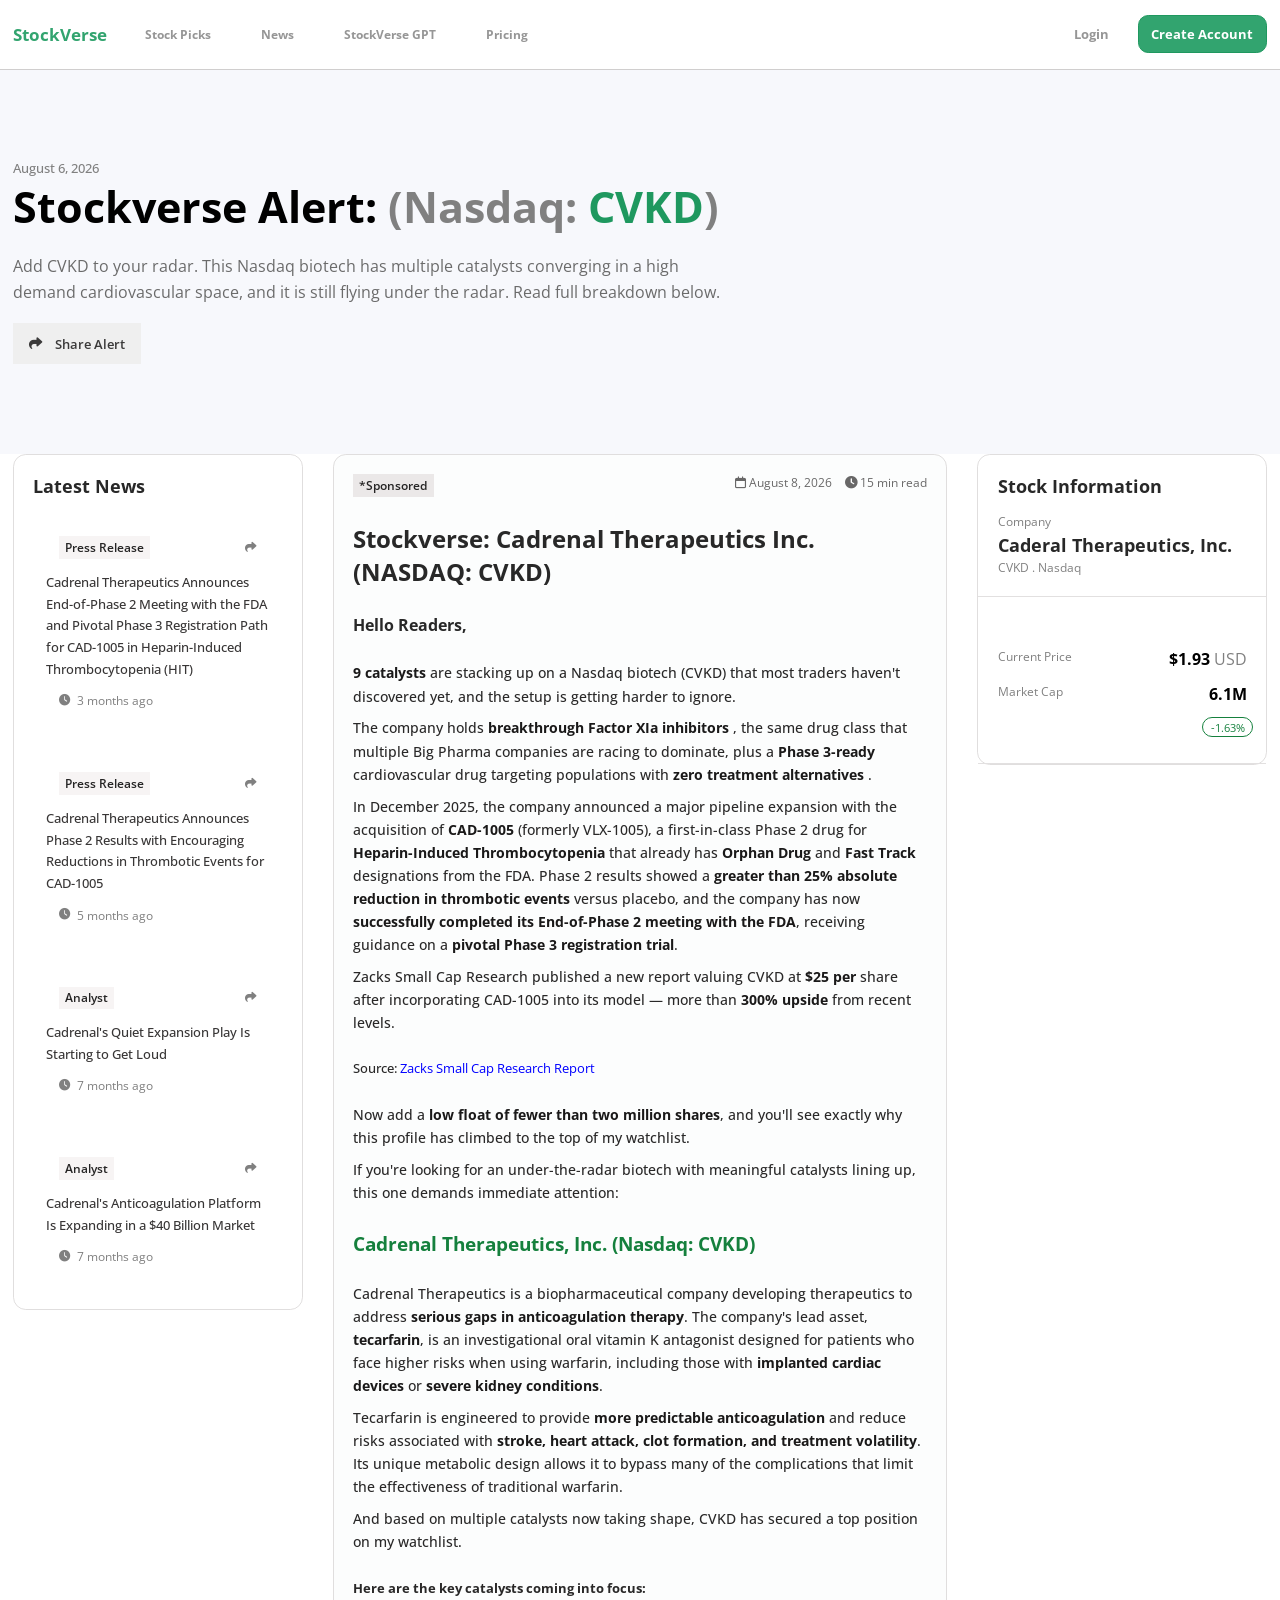
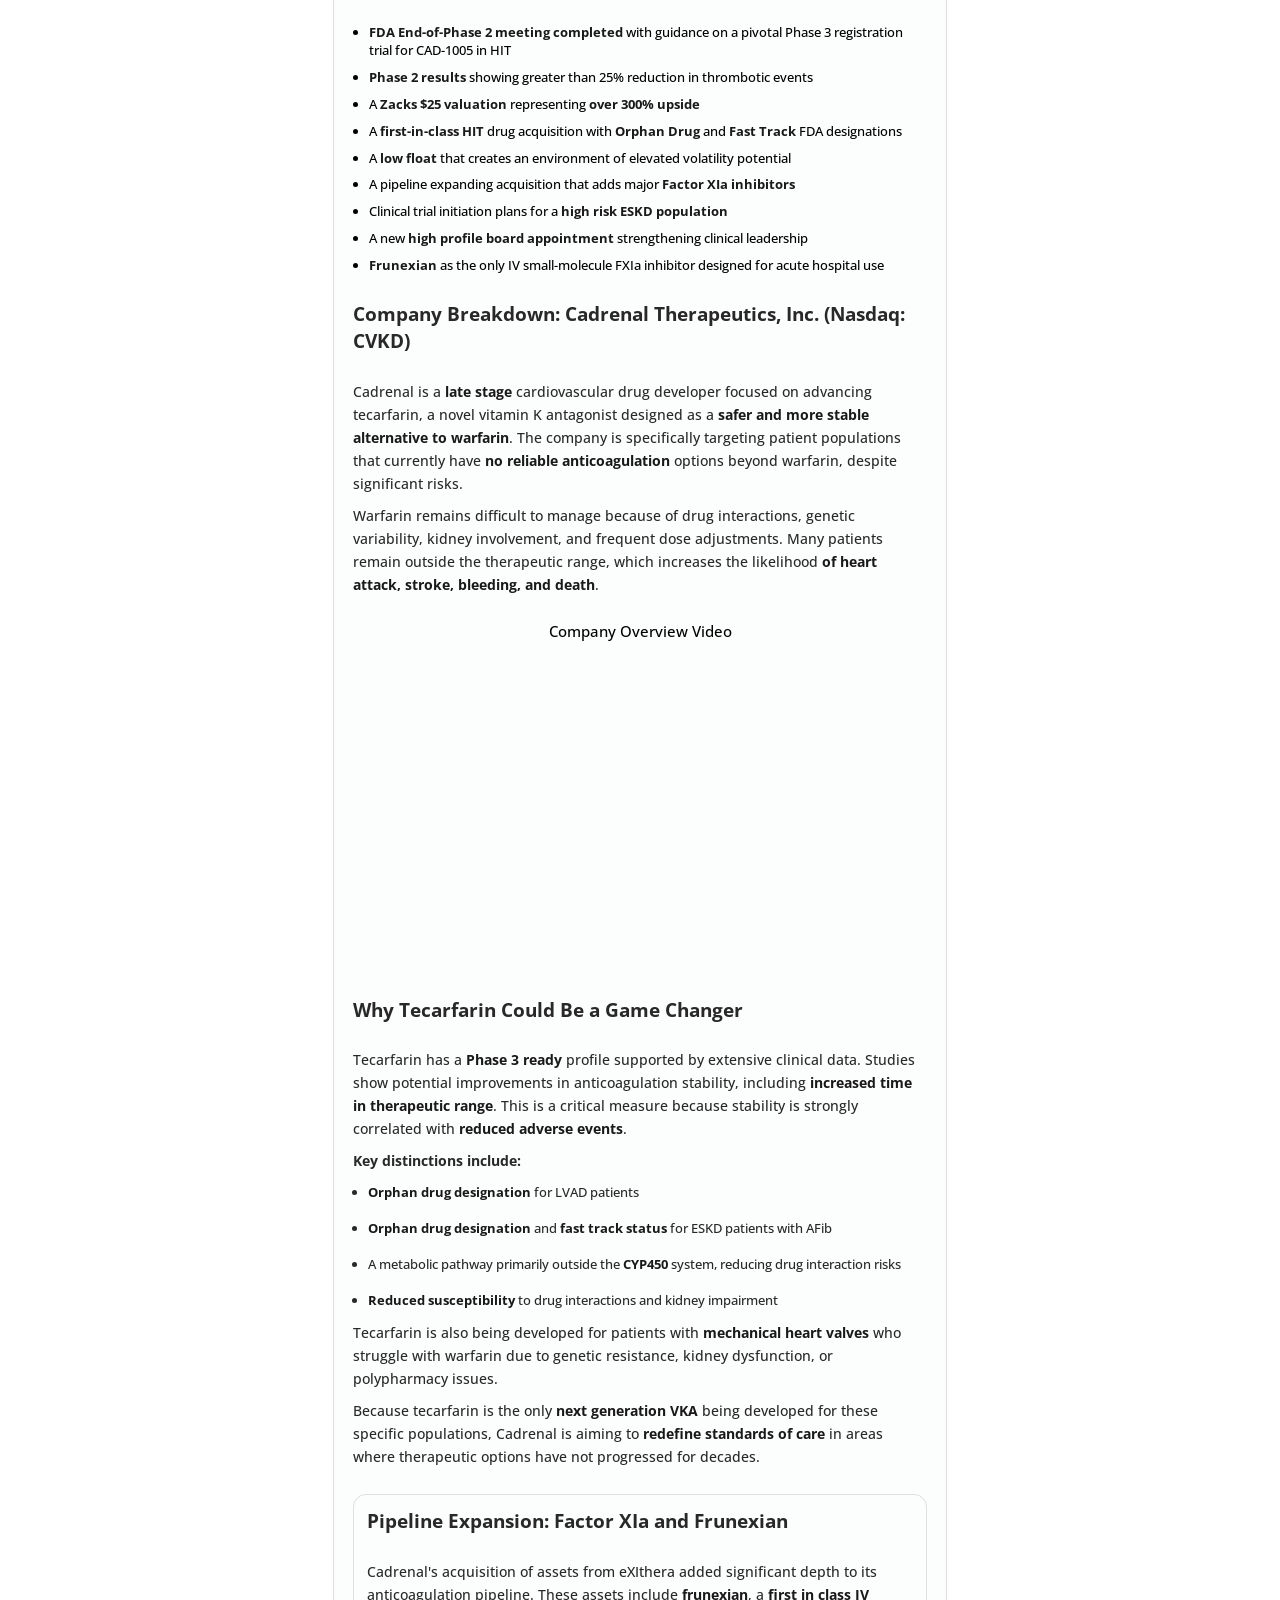
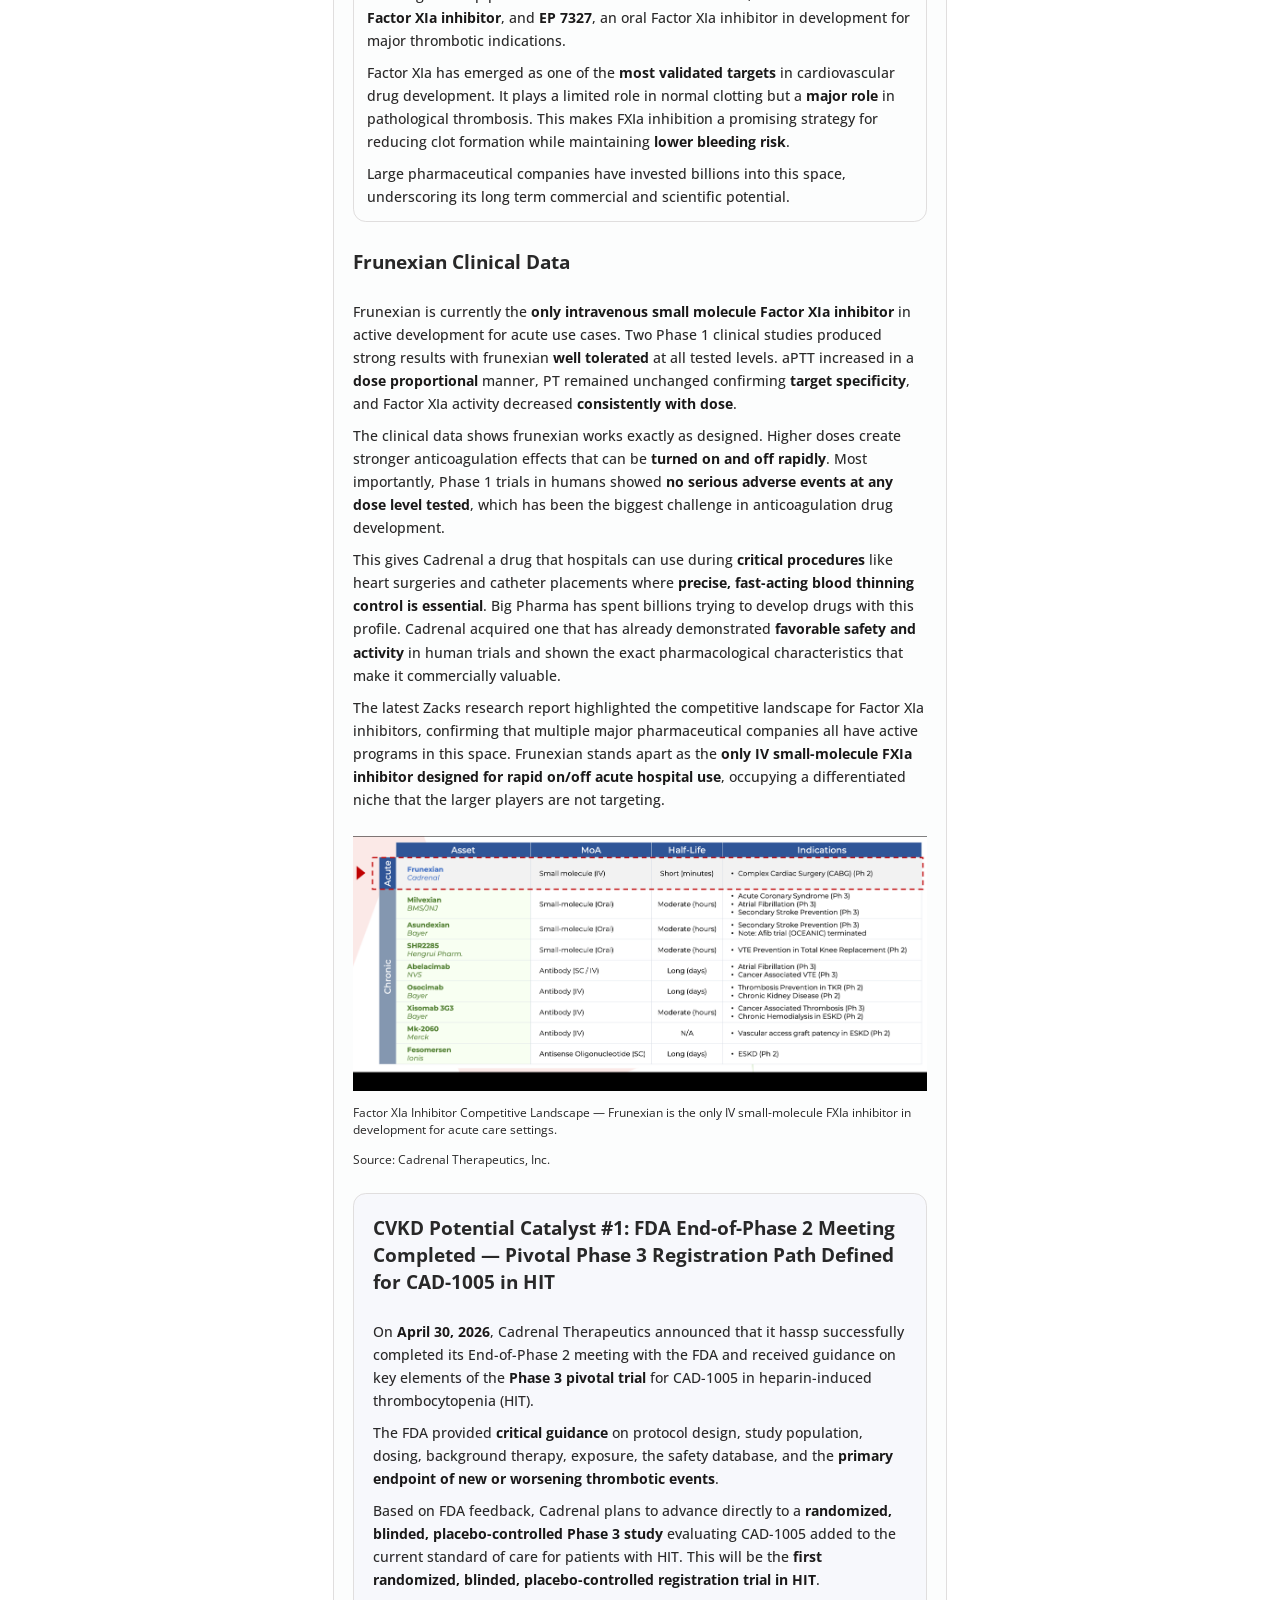
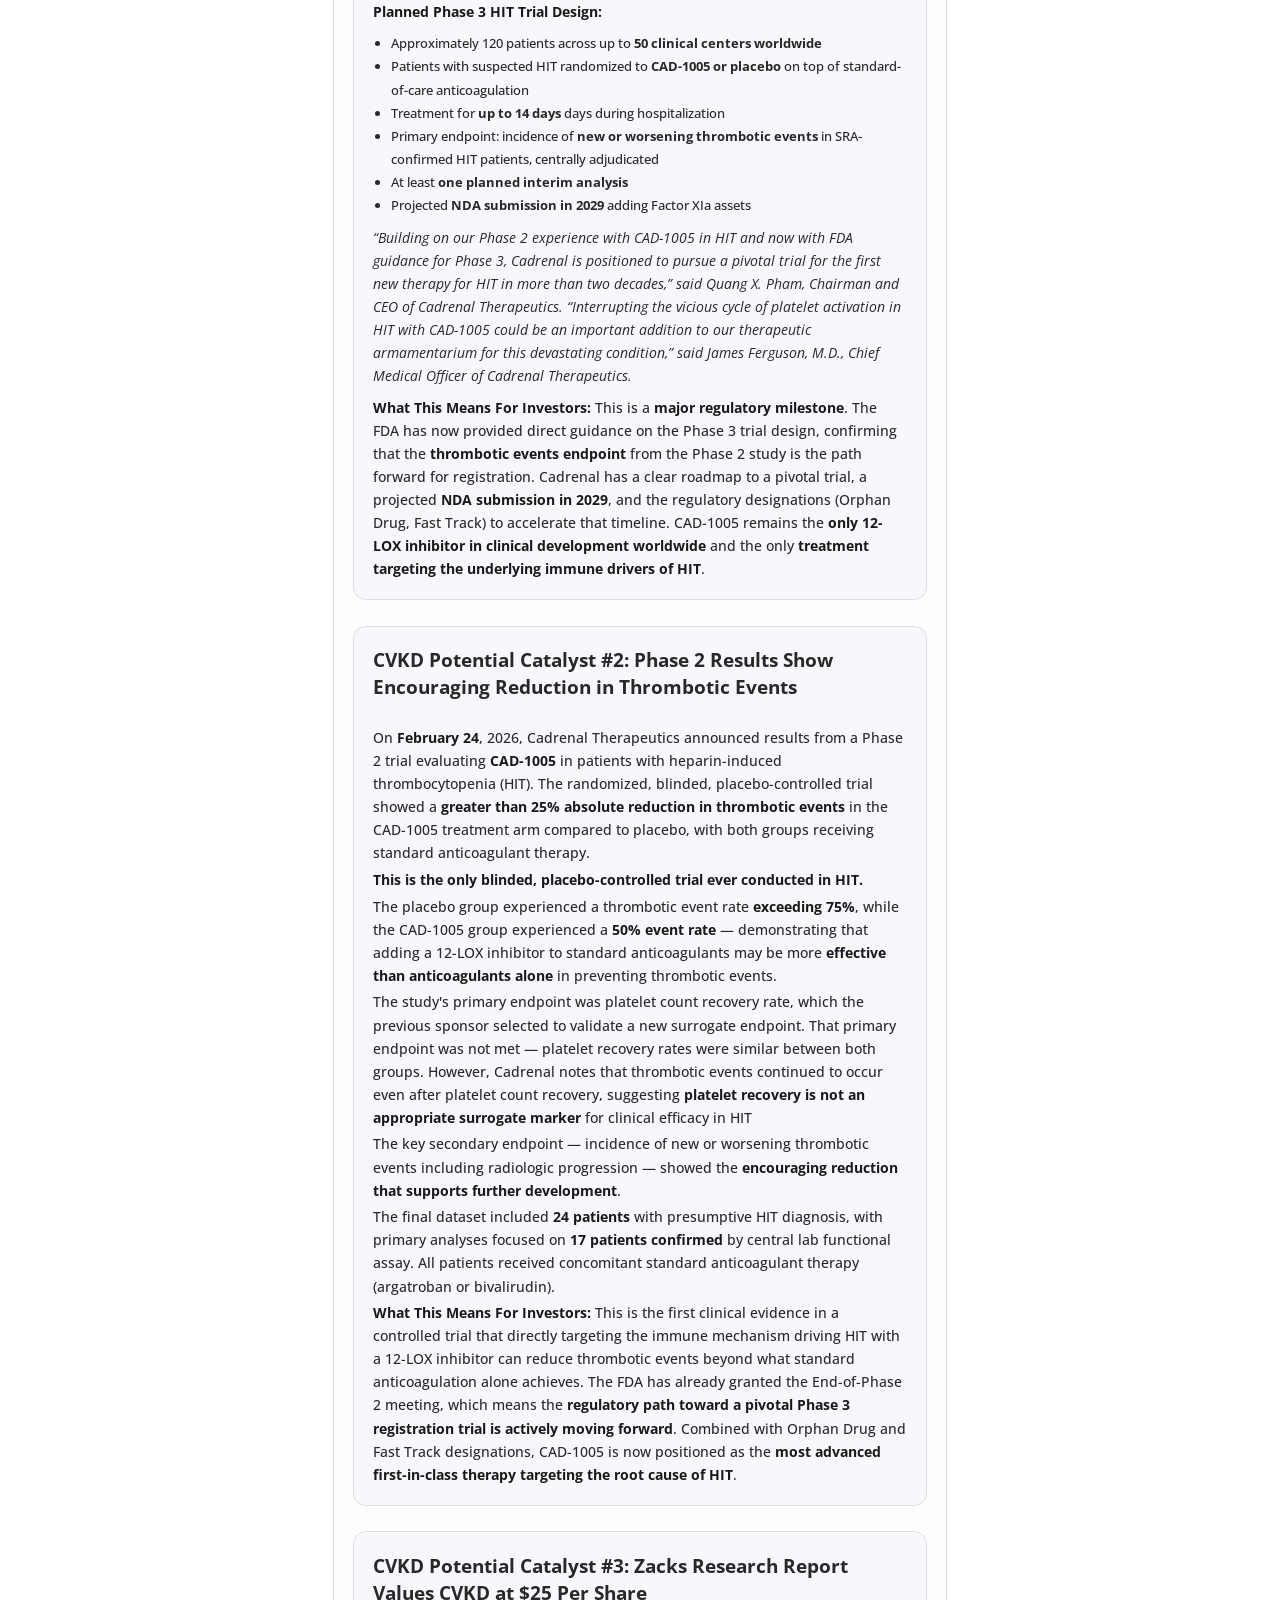
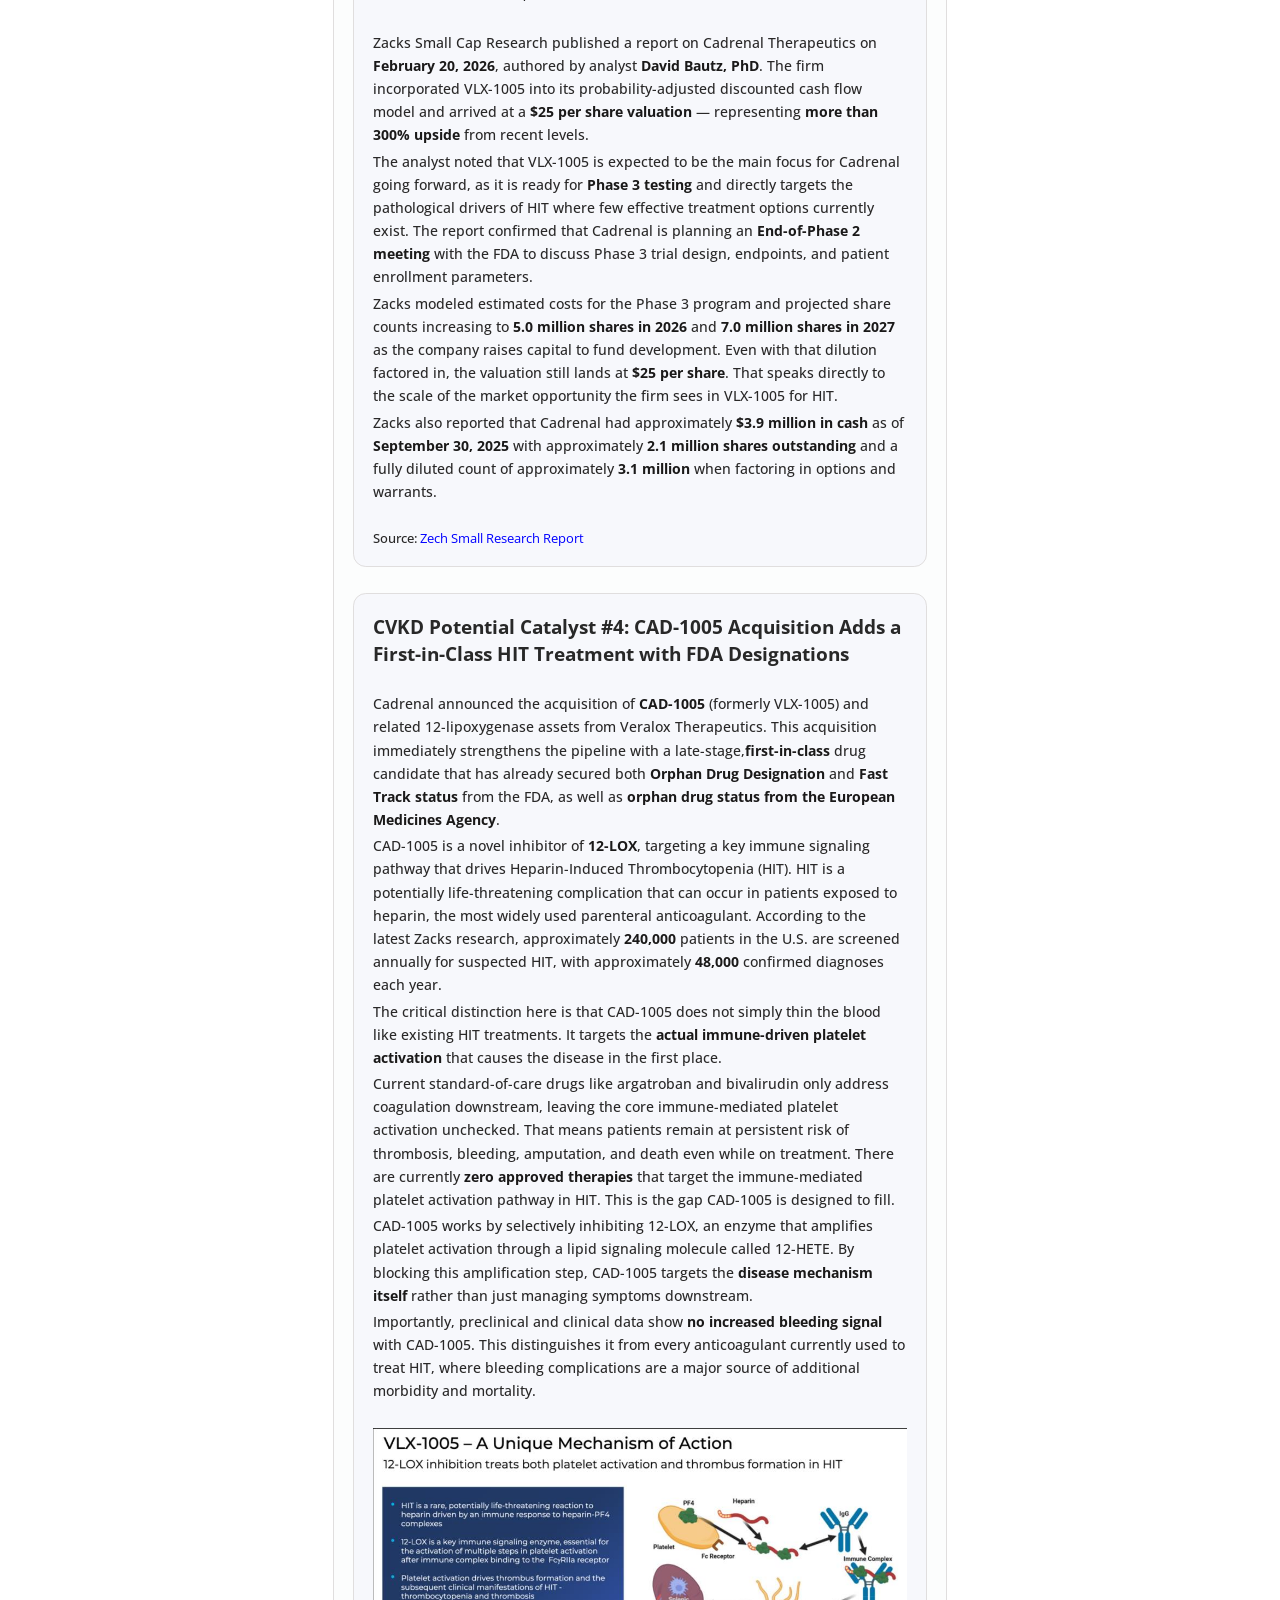
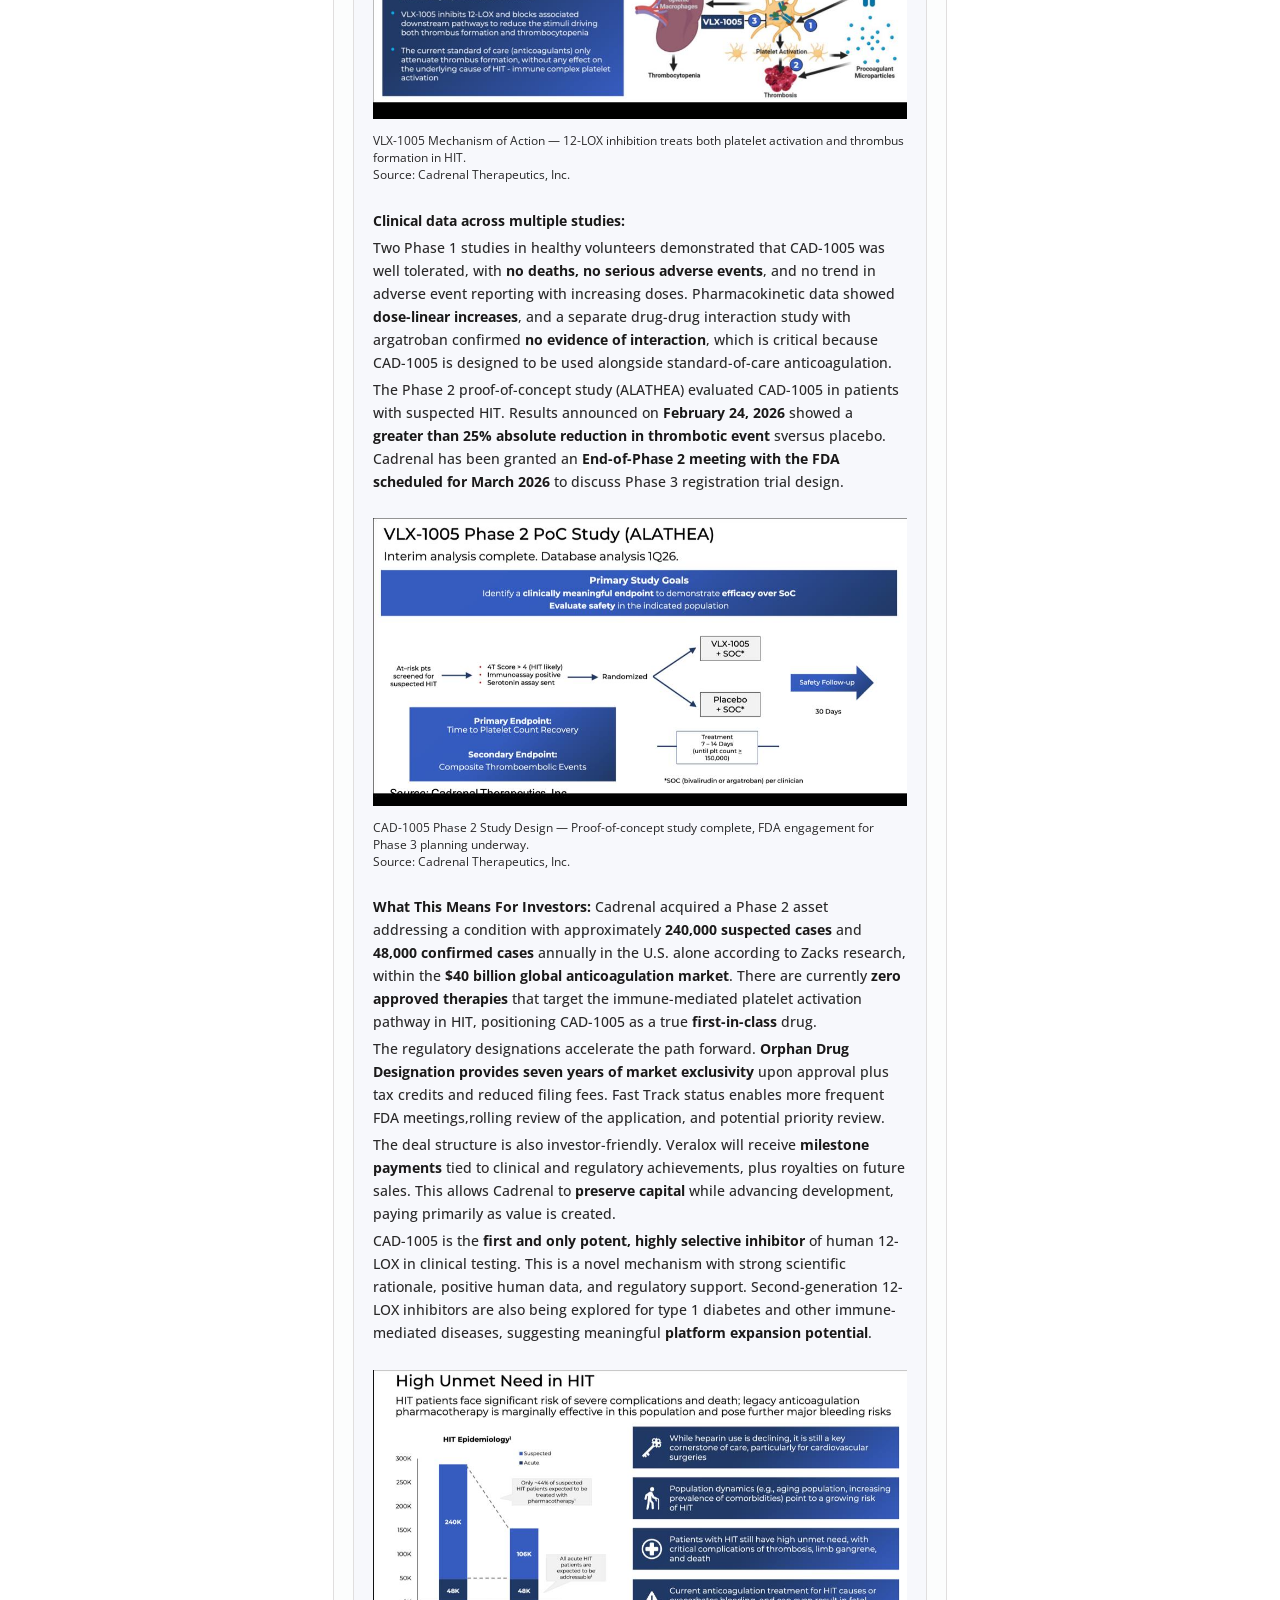
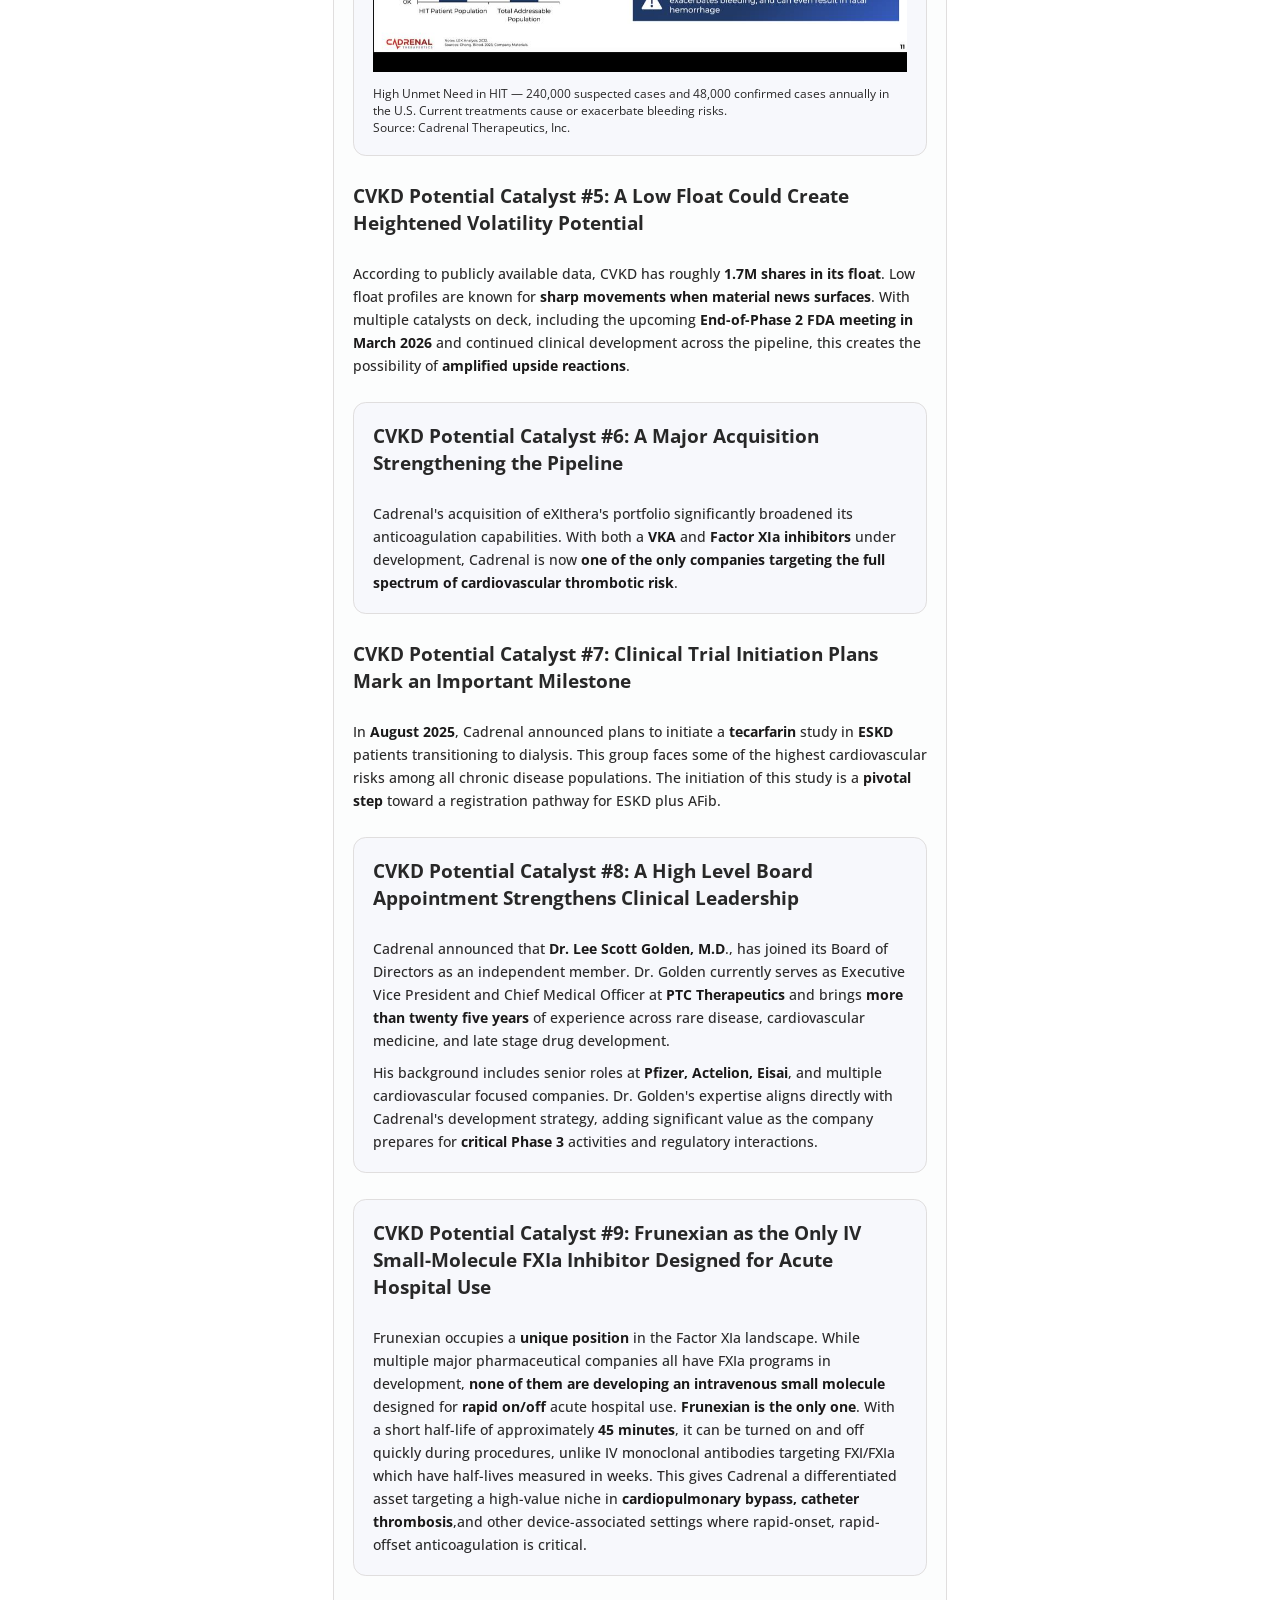
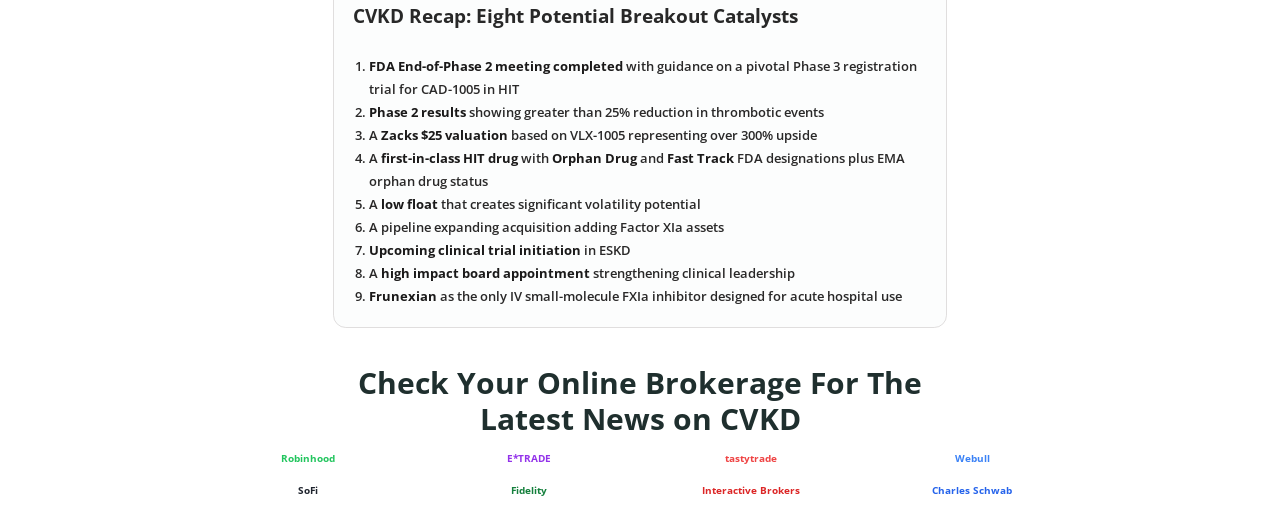
==== commit 62930ae6: "comlete sponsored" ====
--- a/cvkd/index.html
+++ b/cvkd/index.html
@@ -115,17 +115,17 @@
     <!-- /////////////////////SPONSORED////////////// -->
 
     <div class="sponsored">
-      <div class="spons-nav">
+      <span class="spons-nav">
         <p class="spons">*Sponsored</p>
-        <div>
+        <span>
           <p><i class="fa-regular fa-calendar"></i> August 8, 2026</p>
           <p><i class="fa-solid fa-clock"></i> 15 min read</p>
-        </div>
-      </div>
+        </span>
+      </span>
       <div class="reader">
         <h1>Stockverse: Cadrenal Therapeutics Inc. (NASDAQ: CVKD)</h1>
         <h4>Hello Readers,</h4>
-        <div class="spons-desc">
+        <div class="desc">
           <p> <span class="bold-text">9 catalysts</span> are stacking up on a Nasdaq biotech (CVKD) that most traders
             haven't discovered yet, and the setup is getting harder to ignore.</p>
           <p>The company holds <span class="bold-text">breakthrough Factor XIa inhibitors</span> , the same drug class
@@ -153,7 +153,7 @@
               href="https://scr.zacks.com/news/news-details/2026/CVKD-Acquires-12-LOX-Inhibitor-for-the-Treatment-of-Heparin-Induced-Thrombocytopenia-HIT-article/default.aspx">Zacks
               Small Cap Research Report</a></p>
         </div>
-        <div class="spons-desc">
+        <div class="desc">
           <p>Now add a <span class="bold-text">low float of fewer than two million shares</span>, and you'll see exactly
             why this profile has climbed
             to the top of my watchlist.</p>
@@ -164,24 +164,26 @@
         </div>
       </div>
       <div class="cadrenal-intro">
-        <h1>Cadrenal Therapeutics, Inc. (Nasdaq: CVKD)</h1>
-        <p class="cadrenal-desc">Cadrenal Therapeutics is a biopharmaceutical company developing therapeutics to address
-          <span class="bold-text">serious gaps in
-            anticoagulation therapy</span>. The company's lead asset, <span class="bold-text">tecarfarin</span>, is an
-          investigational
-          oral vitamin K antagonist designed for patients who face higher risks when using warfarin, including those
-          with <span class="bold-text">implanted cardiac
-            devices</span> or <span class="bold-text">severe kidney conditions</span>.
-        </p>
-        <p class="cadrenal-desc">Tecarfarin is engineered to provide <span class="bold-text">more predictable
-            anticoagulation</span> and reduce risks associated
-          with <span class="bold-text">stroke,
-            heart attack, clot formation, and treatment volatility</span>. Its unique metabolic design allows it to
-          bypass many of the complications that limit the effectiveness of traditional warfarin.</p>
-        <p class="cadrenal-desc">And based on multiple catalysts now taking shape, CVKD has secured a top position on my
-          watchlist.
-
-        </p>
+        <h1 class="title">Cadrenal Therapeutics, Inc. (Nasdaq: CVKD)</h1>
+        <div class="desc">
+          <p>Cadrenal Therapeutics is a biopharmaceutical company developing therapeutics to address
+            <span class="bold-text">serious gaps in
+              anticoagulation therapy</span>. The company's lead asset, <span class="bold-text">tecarfarin</span>, is an
+            investigational
+            oral vitamin K antagonist designed for patients who face higher risks when using warfarin, including those
+            with <span class="bold-text">implanted cardiac
+              devices</span> or <span class="bold-text">severe kidney conditions</span>.
+          </p>
+          <p>Tecarfarin is engineered to provide <span class="bold-text">more predictable
+              anticoagulation</span> and reduce risks associated
+            with <span class="bold-text">stroke,
+              heart attack, clot formation, and treatment volatility</span>. Its unique metabolic design allows it to
+            bypass many of the complications that limit the effectiveness of traditional warfarin.</p>
+          <p>And based on multiple catalysts now taking shape, CVKD has secured a top position on my
+            watchlist.
+
+          </p>
+        </div>
         <h4>Here are the key catalysts coming into focus:</h4>
 
 
@@ -215,18 +217,21 @@
       <!-- ///////////////////////BREAKDOWN//////////////// -->
       <div class="breakdown">
         <h1>Company Breakdown: Cadrenal Therapeutics, Inc. (Nasdaq: CVKD)</h1>
-
-        <p class="breakdown-desc">Cadrenal is a <span class="bold-text">late stage</span> cardiovascular drug developer
-          focused on advancing tecarfarin, a novel vitamin K
-          antagonist designed as a <span class="bold-text">safer and more stable alternative to warfarin</span>. The
-          company is specifically targeting
-          patient populations that currently have <span class="bold-text">no reliable anticoagulation</span> options
-          beyond warfarin, despite
-          significant risks.</p>
-        <p class="breakdown-desc">Warfarin remains difficult to manage because of drug interactions, genetic
-          variability, kidney involvement,
-          and frequent dose adjustments. Many patients remain outside the therapeutic range, which increases the
-          likelihood <span class="bold-text">of heart attack, stroke, bleeding, and death</span>.</p>
+        <div class="desc">
+          <p>Cadrenal is a <span class="bold-text">late stage</span> cardiovascular drug developer
+            focused on advancing tecarfarin, a novel vitamin K
+            antagonist designed as a <span class="bold-text">safer and more stable alternative to warfarin</span>. The
+            company is specifically targeting
+            patient populations that currently have <span class="bold-text">no reliable anticoagulation</span> options
+            beyond warfarin, despite
+            significant risks.</p>
+          <p>Warfarin remains difficult to manage because of drug interactions, genetic
+            variability, kidney involvement,
+            and frequent dose adjustments. Many patients remain outside the therapeutic range, which increases the
+            likelihood <span class="bold-text">of heart attack, stroke, bleeding, and death</span>.</p>
+
+        </div>
+
         <div class="vid">
           <h2>Company Overview Video</h2>
           <iframe width="100%" height="315" src="https://www.youtube.com/embed/vWptBokLdj0?rel=0"
@@ -239,41 +244,45 @@
       <!-- /////////////Tecarfarin Game Changer///////////// -->
       <div class="changer">
         <h1>Why Tecarfarin Could Be a Game Changer</h1>
-        <p class="changer-desc">Tecarfarin has a <span class="bold-text">Phase 3 ready</span> profile supported by
-          extensive clinical data. Studies
-          show potential
-          improvements in anticoagulation stability, including <span class="bold-text">increased time in therapeutic
-            range</span>. This is a critical
-          measure because stability is strongly correlated with <span class="bold-text">reduced adverse events</span>.
-        </p>
-
-        <span class="key-title">Key distinctions include:</span>
-        <ul class="key">
-          <li><span class="bold-text">Orphan drug designation</span> for LVAD patients</li>
-          <li><span class="bold-text">Orphan drug designation</span> and <span class="bold-text">fast track
-              status</span> for ESKD patients with AFib</li>
-          <li>A metabolic pathway primarily outside the <span class="bold-text">CYP450</span> system, reducing drug
-            interaction risks</li>
-          <li><span class="bold-text">Reduced susceptibility</span> to drug interactions and kidney impairment</li>
-        </ul>
-
-        <p class="changer-desc">Tecarfarin is also being developed for patients with <span class="bold-text">mechanical
-            heart
-            valves</span> who struggle with
-          warfarin due
-          to genetic resistance, kidney dysfunction, or polypharmacy issues.</p>
-        <p class="changer-desc">Because tecarfarin is the only <span class="bold-text">next generation VKA</span> being
-          developed for
-          these specific populations, Cadrenal
-          is aiming to <span class="bold-text">redefine standards of care</span> in areas where therapeutic options have
-          not progressed
-          for decades.
-        </p>
+        <div class="desc">
+          <p>Tecarfarin has a <span class="bold-text">Phase 3 ready</span> profile supported by
+            extensive clinical data. Studies
+            show potential
+            improvements in anticoagulation stability, including <span class="bold-text">increased time in therapeutic
+              range</span>. This is a critical
+            measure because stability is strongly correlated with <span class="bold-text">reduced adverse events</span>.
+          </p>
+
+          <span class="key-title">Key distinctions include:</span>
+          <ul class="key">
+            <li><span class="bold-text">Orphan drug designation</span> for LVAD patients</li>
+            <li><span class="bold-text">Orphan drug designation</span> and <span class="bold-text">fast track
+                status</span> for ESKD patients with AFib</li>
+            <li>A metabolic pathway primarily outside the <span class="bold-text">CYP450</span> system, reducing drug
+              interaction risks</li>
+            <li><span class="bold-text">Reduced susceptibility</span> to drug interactions and kidney impairment</li>
+          </ul>
+          <div class="desc">
+            <p>Tecarfarin is also being developed for patients with <span class="bold-text">mechanical
+                heart
+                valves</span> who struggle with
+              warfarin due
+              to genetic resistance, kidney dysfunction, or polypharmacy issues.</p>
+            <p>Because tecarfarin is the only <span class="bold-text">next generation VKA</span> being
+              developed for
+              these specific populations, Cadrenal
+              is aiming to <span class="bold-text">redefine standards of care</span> in areas where therapeutic options
+              have
+              not progressed
+              for decades.
+            </p>
+          </div>
+        </div>
         <!-- ////////////expansion//////////////// -->
 
         <div class="expansion">
           <h1>Pipeline Expansion: Factor XIa and Frunexian</h1>
-          <div class="expansion-desc">
+          <div class="desc">
             <p>Cadrenal's acquisition of assets from eXIthera added significant depth to its anticoagulation pipeline.
               These assets include <span class="bold-text">frunexian</span>, a <span class="bold-text">first in class IV
                 Factor XIa inhibitor</span>, and <span class="bold-text">EP 7327</span>, an oral Factor XIa
@@ -291,7 +300,7 @@
         <!-- ////////////CLINICAL DATA//////////////// -->
         <div class="clinical">
           <h1>Frunexian Clinical Data</h1>
-          <div class="clinical-desc">
+          <div class="desc">
             <P>Frunexian is currently the <span class="bold-text">only intravenous small molecule Factor XIa
                 inhibitor</span> in active development for
               acute use cases. Two Phase 1 clinical studies produced strong results with frunexian <span
@@ -337,19 +346,18 @@
       <div class="catalyst">
         <h1>CVKD Potential Catalyst #1: FDA End-of-Phase 2 Meeting Completed — Pivotal Phase 3 Registration Path Defined
           for CAD-1005 in HIT</h1>
-        <div>
-          <p class="desc">On <span class="bold-text">April 30, 2026</span>, Cadrenal Therapeutics announced that it
+        <div class="desc">
+          <p>On <span class="bold-text">April 30, 2026</span>, Cadrenal Therapeutics announced that it
             hassp
             successfully completed its End-of-Phase 2 meeting with the FDA and received guidance on key elements of the
             <span class="bold-text">Phase 3 pivotal trial</span> for CAD-1005 in heparin-induced thrombocytopenia (HIT).
           </p>
-          <p class="desc">The FDA provided <span class="bold-text">critical guidance</span> on protocol design, study
+          <p>The FDA provided <span class="bold-text">critical guidance</span> on protocol design, study
             population,
             dosing, background therapy,
             exposure, the safety database, and the <span class="bold-text">primary endpoint of new or worsening
               thrombotic events</span>.</p>
-          <p class="desc">Based on FDA feedback, Cadrenal plans to advance directly to a <span
-              class="bold-text">randomized, blinded,
+          <p>Based on FDA feedback, Cadrenal plans to advance directly to a <span class="bold-text">randomized, blinded,
               placebo-controlled
               Phase 3 study</span> evaluating CAD-1005 added to the current standard of care for patients with HIT. This
             will be
@@ -379,20 +387,306 @@
             to our therapeutic armamentarium for this devastating condition,” said James Ferguson, M.D., Chief Medical
             Officer of Cadrenal Therapeutics.</p>
 
-          <p class="desc"><span class="bold-text">What This Means For Investors:</span> This is a <span
-              class="bold-text">major regulatory milestone</span>. The FDA has now provided direct
-            guidance on the Phase 3 trial design, confirming that the <span class="bold-text">thrombotic events
-              endpoint</span> from the Phase 2 study
-            is the path forward for registration. Cadrenal has a clear roadmap to a pivotal trial, a projected <span
-              class="bold-text">NDA
-              submission in 2029</span>, and the regulatory designations (Orphan Drug, Fast Track) to accelerate that
-            timeline.
-            CAD-1005 remains the <span class="bold-text">only 12-LOX inhibitor in clinical development worldwide</span>
-            and the only <span class="bold-text">treatment
-              targeting the underlying immune drivers of HIT</span>.</p>
-        </div>
-      </div>
+          <div class="desc">
+            <p><span class="bold-text">What This Means For Investors:</span> This is a <span class="bold-text">major
+                regulatory milestone</span>. The FDA has now provided direct
+              guidance on the Phase 3 trial design, confirming that the <span class="bold-text">thrombotic events
+                endpoint</span> from the Phase 2 study
+              is the path forward for registration. Cadrenal has a clear roadmap to a pivotal trial, a projected <span
+                class="bold-text">NDA
+                submission in 2029</span>, and the regulatory designations (Orphan Drug, Fast Track) to accelerate that
+              timeline.
+              CAD-1005 remains the <span class="bold-text">only 12-LOX inhibitor in clinical development
+                worldwide</span>
+              and the only <span class="bold-text">treatment
+                targeting the underlying immune drivers of HIT</span>.</p>
+          </div>
+        </div>
+      </div>
+      <!-- ////////////////CATALYST 2/////////////// -->
+      <div class="catalyst">
+        <h1>CVKD Potential Catalyst #2: Phase 2 Results Show Encouraging Reduction in Thrombotic Events</h1>
+        <section class="description">
+          <p>On <span class="bold-text">February 24</span>, 2026, Cadrenal Therapeutics announced results from a Phase 2
+            trial evaluating <span class="bold-text">CAD-1005</span> in
+            patients with heparin-induced thrombocytopenia (HIT). The randomized, blinded, placebo-controlled trial
+            showed a <span class="bold-text">greater than 25% absolute reduction in thrombotic events</span> in the
+            CAD-1005 treatment arm compared to
+            placebo, with both groups receiving standard anticoagulant therapy.</p>
+          <p class="bold-text">This is the only blinded, placebo-controlled trial ever conducted in HIT.</p>
+          <p>The placebo group experienced a thrombotic event rate <span class="bold-text">exceeding 75%</span>, while
+            the CAD-1005 group experienced a
+            <span class="bold-text">50% event rate</span> — demonstrating that adding a 12-LOX inhibitor to standard
+            anticoagulants may be more
+            <span class="bold-text">effective than anticoagulants alone</span> in preventing thrombotic events.
+          </p>
+          <p>The study's primary endpoint was platelet count recovery rate, which the previous sponsor selected to
+            validate a new surrogate endpoint. That primary endpoint was not met — platelet recovery rates were similar
+            between both groups. However, Cadrenal notes that thrombotic events continued to occur even after platelet
+            count recovery, suggesting <span class="bold-text">platelet recovery is not an appropriate surrogate
+              marker</span> for clinical efficacy in
+            HIT</p>
+          <p>The key secondary endpoint — incidence of new or worsening thrombotic events including radiologic
+            progression — showed the <span class="bold-text">encouraging reduction that supports further
+              development</span>.</p>
+          <p>The final dataset included <span class="bold-text">24 patients</span> with presumptive HIT diagnosis, with
+            primary analyses focused on <span class="bold-text">17
+              patients confirmed</span> by central lab functional assay. All patients received concomitant standard
+            anticoagulant
+            therapy (argatroban or bivalirudin).</p>
+          <p><span class="bold-text">What This Means For Investors:</span> This is the
+            first clinical evidence in a controlled trial that directly
+            targeting the immune mechanism driving HIT with a 12-LOX inhibitor can reduce thrombotic events beyond what
+            standard anticoagulation alone achieves. The FDA has already granted the End-of-Phase 2 meeting, which means
+            the <span class="bold-text">regulatory path toward a pivotal Phase 3 registration trial is actively moving
+              forward</span>. Combined with
+            Orphan Drug and Fast Track designations, CAD-1005 is now positioned as the <span class="bold-text">most
+              advanced first-in-class
+              therapy targeting the root cause of HIT</span>.
+          </p>
+        </section>
+      </div>
+      <!-- //////////////CATALYST 3/////////// -->
+      <div class="catalyst">
+        <h1>CVKD Potential Catalyst #3: Zacks Research Report Values CVKD at $25 Per Share</h1>
+        <section>
+          <p>Zacks Small Cap Research published a report on Cadrenal Therapeutics on <span class="bold-text">February
+              20, 2026</span>, authored by
+            analyst <span class="bold-text">David Bautz, PhD</span>. The firm incorporated VLX-1005 into its
+            probability-adjusted discounted cash flow
+            model and arrived at a <span class="bold-text">$25 per share valuation</span> — representing <span
+              class="bold-text">more than 300% upside</span> from recent levels.</p>
+          <p>The analyst noted that VLX-1005 is expected to be the main focus for Cadrenal going forward, as it is ready
+            for <span class="bold-text">Phase 3 testing</span> and directly targets the pathological drivers of HIT
+            where few effective treatment
+            options currently exist. The report confirmed that Cadrenal is planning an <span
+              class="bold-text">End-of-Phase 2 meeting</span> with the
+            FDA to discuss Phase 3 trial design, endpoints, and patient enrollment parameters.</p>
+          <p>Zacks modeled estimated costs for the Phase 3 program and projected share counts increasing to <span
+              class="bold-text">5.0 million
+              shares in 2026</span> and <span class="bold-text">7.0 million shares in 2027</span> as the company raises
+            capital to fund development. Even with
+            that dilution factored in, the valuation still lands at <span class="bold-text">$25 per share</span>. That
+            speaks directly to the scale of
+            the market opportunity the firm sees in VLX-1005 for HIT.</p>
+          <p>Zacks also reported that Cadrenal had approximately <span class="bold-text">$3.9 million in cash</span> as
+            of <span class="bold-text">September 30, 2025</span> with
+            approximately <span class="bold-text">2.1 million shares outstanding</span> and a fully diluted count of
+            approximately <span class="bold-text">3.1 million</span> when
+            factoring in options and warrants.</p>
+        </section>
+        <div class="source">
+          <p>Source: <a href="">Zech Small Research Report</a></p>
+        </div>
+      </div>
+      <!-- ////////////////////CATALYST 4///////////// -->
+      <div class="catalyst">
+        <h1>CVKD Potential Catalyst #4: CAD-1005 Acquisition Adds a First-in-Class HIT Treatment with FDA Designations
+        </h1>
+        <section>
+          <p>Cadrenal announced the acquisition of <span class="bold-text">CAD-1005</span> (formerly VLX-1005) and
+            related 12-lipoxygenase assets from
+            Veralox Therapeutics. This acquisition immediately strengthens the pipeline with a late-stage,<span
+              class="bold-text">first-in-class</span>
+            drug candidate that has already secured both <span class="bold-text">Orphan Drug Designation</span> and
+            <span class="bold-text">Fast Track status</span> from the FDA, as
+            well as <span class="bold-text">orphan drug status from the European Medicines Agency</span>.
+          </p>
+          <p>
+            CAD-1005 is a novel inhibitor of <span class="bold-text">12-LOX</span>, targeting a key immune signaling
+            pathway that drives Heparin-Induced
+            Thrombocytopenia (HIT). HIT is a potentially life-threatening complication that can occur in patients
+            exposed
+            to heparin, the most widely used parenteral anticoagulant. According to the latest Zacks research,
+            approximately <span class="bold-text">240,000</span> patients in the U.S. are screened annually for
+            suspected HIT, with approximately <span class="bold-text">48,000</span>
+            confirmed diagnoses each year.</p>
+          <p>The critical distinction here is that CAD-1005 does not simply thin the blood like existing HIT treatments.
+            It targets the <span class="bold-text">actual immune-driven platelet activation</span> that causes the
+            disease in the first place.</p>
+          <p>Current standard-of-care drugs like argatroban and bivalirudin only address coagulation downstream, leaving
+            the core immune-mediated platelet activation unchecked. That means patients remain at persistent risk of
+            thrombosis, bleeding, amputation, and death even while on treatment. There are currently <span
+              class="bold-text">zero approved
+              therapies</span> that target the immune-mediated platelet activation pathway in HIT. This is the gap
+            CAD-1005 is
+            designed to fill.</p>
+          <p>CAD-1005 works by selectively inhibiting 12-LOX, an enzyme that amplifies platelet activation through a
+            lipid
+            signaling molecule called 12-HETE. By blocking this amplification step, CAD-1005 targets the <span
+              class="bold-text">disease mechanism
+              itself</span> rather than just managing symptoms downstream.</p>
+          <p>Importantly, preclinical and clinical data show <span class="bold-text">no increased bleeding signal</span>
+            with CAD-1005. This
+            distinguishes it from every anticoagulant currently used to treat HIT, where bleeding complications are a
+            major source of additional morbidity and mortality.</p>
+
+        </section>
+        <div class="graph">
+          <img src="../assests/catalyst4.jpeg" alt="">
+          <span>
+            <p>VLX-1005 Mechanism of Action — 12-LOX inhibition treats both platelet activation and thrombus formation
+              in
+              HIT.</p>
+            <p>Source: Cadrenal Therapeutics, Inc.</p>
+          </span>
+        </div>
+        <section>
+          <p><span class="bold-text">Clinical data across multiple studies:</span></p>
+          <p>Two Phase 1 studies in healthy volunteers demonstrated that CAD-1005 was well tolerated, with <span
+              class="bold-text">no deaths, no
+              serious adverse events</span>, and no trend in adverse event reporting with increasing doses.
+            Pharmacokinetic data
+            showed <span class="bold-text">dose-linear increases</span>, and a separate drug-drug interaction study with
+            argatroban confirmed <span class="bold-text">no evidence
+              of interaction</span>, which is critical because CAD-1005 is designed to be used alongside
+            standard-of-care
+            anticoagulation.</p>
+          <p>The Phase 2 proof-of-concept study (ALATHEA) evaluated CAD-1005 in patients with suspected HIT. Results
+            announced on <span class="bold-text">February 24, 2026</span> showed a <span class="bold-text">greater than
+              25% absolute reduction in thrombotic event</span> sversus
+            placebo. Cadrenal has been granted an <span class="bold-text">End-of-Phase 2 meeting with the FDA scheduled
+              for March 2026</span> to discuss
+            Phase 3 registration trial design.</p>
+
+        </section>
+        <div class="graph">
+          <img src="../assests/poc-study.jpeg" alt="">
+          <span>
+            <p>CAD-1005 Phase 2 Study Design — Proof-of-concept study complete, FDA engagement for Phase 3 planning
+              underway.</p>
+            <p>Source: Cadrenal Therapeutics, Inc.</p>
+          </span>
+        </div>
+        <section>
+          <p><span class="bold-text">What This Means For Investors:</span> Cadrenal acquired a Phase 2 asset addressing
+            a condition with approximately
+            <span class="bold-text">240,000 suspected cases</span> and <span class="bold-text">48,000 confirmed
+              cases</span> annually in the U.S. alone according to Zacks research,
+            within the <span class="bold-text">$40 billion global anticoagulation market</span>. There are currently
+            <span class="bold-text">zero approved therapies</span> that
+            target the immune-mediated platelet activation pathway in HIT, positioning CAD-1005 as a true <span
+              class="bold-text">first-in-class</span>
+            drug.
+          </p>
+          <p>The regulatory designations accelerate the path forward. <span class="bold-text">Orphan Drug Designation
+              provides seven years of
+              market exclusivity</span> upon approval plus tax credits and reduced filing fees. Fast Track status
+            enables more
+            frequent FDA meetings,rolling review of the application, and potential priority review.</p>
+          <p>The deal structure is also investor-friendly. Veralox will receive <span class="bold-text">milestone
+              payments</span> tied to clinical and
+            regulatory achievements, plus royalties on future sales. This allows Cadrenal to <span
+              class="bold-text">preserve capital</span> while
+            advancing development, paying primarily as value is created.</p>
+          <p>CAD-1005 is the <span class="bold-text">first and only potent, highly selective inhibitor</span> of human
+            12-LOX in clinical testing. This
+            is a novel mechanism with strong scientific rationale, positive human data, and regulatory support.
+            Second-generation 12-LOX inhibitors are also being explored for type 1 diabetes and other immune-mediated
+            diseases, suggesting meaningful <span class="bold-text">platform expansion potential</span>.</p>
+        </section>
+        <div class="graph">
+          <img src="../assests/unmet.jpeg" alt="">
+          <span>
+            <p>High Unmet Need in HIT — 240,000 suspected cases and 48,000 confirmed cases annually in the U.S. Current
+              treatments cause or exacerbate bleeding risks.</p>
+            <p>Source: Cadrenal Therapeutics, Inc.</p>
+          </span>
+        </div>
+      </div>
+      <!-- ////////////////CATALYST 5////////////// -->
+      <div>
+        <h1>CVKD Potential Catalyst #5: A Low Float Could Create Heightened Volatility Potential</h1>
+        <div class="desc">
+          <p>According to publicly available data, CVKD has roughly <span class="bold-text">1.7M shares in its
+              float</span>. Low float profiles are
+            known for <span class="bold-text">sharp movements when material news surfaces</span>. With multiple
+            catalysts on deck, including the
+            upcoming <span class="bold-text">End-of-Phase 2 FDA meeting in March 2026</span> and continued clinical
+            development across the pipeline,
+            this creates the possibility of <span class="bold-text">amplified upside reactions</span>.</p>
+        </div>
+      </div>
+      <!-- ////////////////////CATALYST6/////////////// -->
+      <div class="catalyst">
+        <h1>CVKD Potential Catalyst #6: A Major Acquisition Strengthening the Pipeline</h1>
+        <div class="desc">
+          <p>Cadrenal's acquisition of eXIthera's portfolio significantly broadened its anticoagulation capabilities.
+            With both a <span class="bold-text">VKA</span> and <span class="bold-text">Factor XIa inhibitors</span>
+            under development, Cadrenal is now <span class="bold-text">one of the only companies
+              targeting the full spectrum of cardiovascular thrombotic risk</span>.</p>
+        </div>
+      </div>
+      <!-- ////////////////CATALYST 7/////////////// -->
+      <div>
+        <h1>CVKD Potential Catalyst #7: Clinical Trial Initiation Plans Mark an Important Milestone</h1>
+        <div class="desc">
+          <p>In <span class="bold-text">August 2025</span>, Cadrenal announced plans to initiate a <span
+              class="bold-text">tecarfarin</span> study in <span class="bold-text">ESKD</span> patients transitioning to
+            dialysis. This group faces some of the <span>highest cardiovascular risks</span class="bold-text"> among all
+            chronic disease populations.
+            The initiation of this study is a <span class="bold-text">pivotal step</span> toward a registration pathway
+            for ESKD plus AFib.</p>
+        </div>
+      </div>
+      <!-- /////////////////////CATALYST 8///////// -->
+      <div class="catalyst">
+        <h1>CVKD Potential Catalyst #8: A High Level Board Appointment Strengthens Clinical Leadership</h1>
+        <div class="desc">
+          <p>Cadrenal announced that <span class="bold-text">Dr. Lee Scott Golden, M.D</span>., has joined its Board of
+            Directors as an independent
+            member. Dr. Golden currently serves as Executive Vice President and Chief Medical Officer at <span
+              class="bold-text">PTC
+              Therapeutics</span> and brings <span class="bold-text">more than twenty five years</span> of experience
+            across rare disease, cardiovascular
+            medicine, and late stage drug development.</p>
+          <p>His background includes senior roles at <span class="bold-text">Pfizer, Actelion, Eisai</span>, and
+            multiple cardiovascular focused
+            companies. Dr. Golden's expertise aligns directly with Cadrenal's development strategy, adding significant
+            value as the company prepares for <span class="bold-text">critical Phase 3</span> activities and regulatory
+            interactions.</p>
+        </div>
+      </div>
+      <!-- ///////////////////CATALYST 9/////////// -->
+      <div class="catalyst">
+        <h1>CVKD Potential Catalyst #9: Frunexian as the Only IV Small-Molecule FXIa Inhibitor Designed for Acute
+          Hospital Use</h1>
+        <div class="desc">
+          <p>Frunexian occupies a <span class="bold-text">unique position</span> in the Factor XIa landscape. While
+            multiple major pharmaceutical
+            companies all have FXIa programs in development, <span class="bold-text">none of them are developing an
+              intravenous small molecule</span>
+            designed for <span class="bold-text">rapid on/off</span> acute hospital use. <span
+              class="bold-text">Frunexian is the only one</span>. With a short half-life of
+            approximately <span class="bold-text">45 minutes</span>, it can be turned on and off quickly during
+            procedures, unlike IV monoclonal
+            antibodies targeting FXI/FXIa which have half-lives measured in weeks. This gives Cadrenal a differentiated
+            asset targeting a high-value niche in <span class="bold-text">cardiopulmonary bypass, catheter
+              thrombosis</span>,and other
+            device-associated settings where rapid-onset, rapid-offset anticoagulation is critical.</p>
+        </div>
+      </div>
+
+      <!-- /////////////////////////BREAKPOINTS/////////////////////// -->
+      <div>
+        <h1>CVKD Recap: Eight Potential Breakout Catalysts</h1>
+        <ol>
+          <li><span class="bold-text">FDA End-of-Phase 2 meeting completed</span> with guidance on a pivotal Phase 3 registration trial for CAD-1005 in
+            HIT</li>
+          <li><span class="bold-text">Phase 2 results</span> showing greater than 25% reduction in thrombotic events</li>
+          <li>A <span class="bold-text">Zacks $25 valuation </span>based on VLX-1005 representing over 300% upside</li>
+          <li>A <span class="bold-text">first-in-class HIT drug</span> with <span class="bold-text">Orphan Drug</span> and <span class="bold-text">Fast Track</span> FDA designations plus <span>EMA orphan drug status</span></li>
+          <li>A <span class="bold-text">low float</span> that creates significant volatility potential</li>
+          <li>A <span>pipeline expanding acquisition</span> adding Factor XIa assets</li>
+          <li><span class="bold-text">Upcoming clinical trial initiation</span> in ESKD</li>
+          <li>A <span class="bold-text">high impact board appointment</span> strengthening clinical leadership</li>
+          <li><span class="bold-text">Frunexian</span> as the only IV small-molecule FXIa inhibitor designed for acute hospital use</li>
+        </ol>
+      </div>
+
     </div>
+    <!-- ///////////////stock information/////////// -->
+
     <div class="stock-information">
       <div class="stock-top">
         <h1>Stock Information</h1>
--- a/cvkd/cvkd.css
+++ b/cvkd/cvkd.css
@@ -5,82 +5,7 @@
     font-family: "open sans", system-ui, sans-serif;
 }
 
-.navbar {
-    display: flex;
-    flex-direction: row;
-    align-items: center;
-    justify-content: space-between;
-    padding: 1.2dvw 1dvw;
-    border-bottom: 0.1dvw solid rgb(208, 206, 206);
-    position: sticky;
-    top: 0;
-    background: rgba(255, 255, 255, 0.6);
-    backdrop-filter: blur(1px);
-    -webkit-backdrop-filter: blur(1px);
-    z-index: 1000;
-}
-
-.navbar .logo-options {
-    display: flex;
-    flex-direction: row;
-    align-items: center;
-    gap: 2dvw;
-}
-
-.navbar .logo-options .logo h1 {
-    color: #32a46f;
-    font-size: 1.35dvw;
-}
-
-.navbar .logo-options .options {
-    display: flex;
-    flex-direction: row;
-    gap: 1.9dvw;
-}
-
-.navbar .logo-options .options a {
-    text-decoration: none;
-    color: gray;
-    font-size: 0.95dvw;
-    font-weight: 700;
-    border-radius: 0.8dvw;
-    padding: 0.7dvw 1dvw;
-    transition: background 0.3s ease;
-}
-
-.navbar .logo-options .options a:hover {
-    color: white;
-    background-color: #32a46f;
-}
-
-.navbar .login-signin {
-    display: flex;
-    flex-direction: row;
-    gap: 1dvw;
-}
-
-.navbar .login-signin .login {
-    border: none;
-    outline: none;
-    background-color: #32a46f;
-    padding: 0.7dvw 1.2dvw;
-    border-radius: 0.8dvw;
-    color: white;
-    font-weight: 700;
-}
-
-.navbar .login-signin .create {
-    background-color: #32a46f;
-    border: 0.1dvw solid #1f985f;
-    padding: 0.7dvw 1dvw;
-    color: white;
-    font-weight: 700;
-    border-radius: 0.8dvw;
-    margin: 0;
-    padding: 0;
-    box-sizing: border-box;
-    font-family: "open sans", system-ui, sans-serif;
-}
+
 
 .navbar {
     display: flex;
@@ -102,6 +27,7 @@
 .navbar .logo-options .logo h1 {
     color: #32a46f;
     font-size: 1.35dvw;
+    cursor: pointer;
 }
 
 .navbar .logo-options .options {
@@ -112,7 +38,7 @@
 
 .navbar .logo-options .options a {
     text-decoration: none;
-    color: gray;
+    color: rgb(150, 150, 150);
     font-size: .95dvw;
     font-weight: 700;
     border-radius: .8dvw;
@@ -131,17 +57,22 @@
     display: flex;
     flex-direction: row;
     gap: 1dvw;
+
 }
 
 .navbar .login-signin .login {
     border: none;
     outline: none;
-    background-color: #32a46f;
     padding: .7dvw 1.2dvw;
     border-radius: .8dvw;
+    font-weight: 700;
+    color: rgb(150, 150, 150);
+    background-color: white;
+    cursor: pointer;
+}
+.navbar .login-signin .login:hover{
+    background-color: #32a46f;
     color: white;
-    font-weight: 700;
-
 
 }
 
@@ -152,6 +83,7 @@
     color: white;
     font-weight: 700;
     border-radius: .8dvw;
+    cursor: pointer;
 }
 
 /* ///////////////////////////Main page/////////////////// */
@@ -159,6 +91,8 @@
     display: flex;
     flex-direction: column;
     padding: 7dvw 1dvw;
+    background-color: #f7f8fc;
+    
 }
 
 .stock-alert .date {
@@ -190,7 +124,6 @@
     font-size: 1.27dvw;
     padding-right: 42dvw;
     line-height: 2dvw;
-
 }
 
 .stock-alert div button {
@@ -262,7 +195,6 @@
     flex-direction: row;
     align-items: flex-start;
     justify-content: space-between;
-
 }
 
 /* ////////////////////////////LATEST NEWS////////////// */
@@ -276,7 +208,7 @@
     gap: 1dvw;
     padding: 1.5dvw;
     position: sticky;
-    top: 5.35dvw;
+    top: 7dvw;
 
 }
 
@@ -298,7 +230,8 @@
 .latest-news div .one p {
     font-size: 0.9dvw;
     font-weight: 600;
-    background-color: rgb(235, 232, 232);
+    background-color: rgb(247, 244, 244);
+    
     padding: 0.3dvw 0.5dvw;
     color: rgb(38, 37, 37);
     cursor: pointer;
@@ -342,6 +275,7 @@
     flex-direction: column;
     gap: 2dvw;
     padding: 1.5dvw;
+    background-color: #fcfdfd;
 }
 
 .spons-nav {
@@ -359,7 +293,7 @@
     cursor: pointer;
 }
 
-.spons-nav div {
+.spons-nav span {
     display: flex;
     flex-direction: row;
     gap: 1dvw;
@@ -374,14 +308,25 @@
     align-items: center;
 }
 
-.sponsored .reader {
-    display: flex;
-    flex-direction: column;
-    gap: 2dvw;
-}
-
-.sponsored .reader h1 {
+.sponsored div {
+    display: flex;
+    flex-direction: column;
+    gap: 2dvw;
+}
+.sponsored .reader h1{
     font-size: 1.9dvw;
+    color: rgb(40, 40, 40);    
+}
+.sponsored div ol{
+    font-size: .98dvw;
+    padding-left: 1.3dvw;
+    color: rgb(41, 40, 40);
+    font-weight: 600;
+    line-height: 1.8dvw;
+}
+
+.sponsored div h1 {
+    font-size: 1.5dvw;
     color: rgb(40, 40, 40);
 }
 
@@ -389,59 +334,68 @@
     color: rgb(40, 40, 40);
 }
 
-.sponsored .reader .spons-desc {
-    display: flex;
-    flex-direction: column;
-    gap: 2dvw;
-    font-size: 1.1dvw;
-    color: rgb(41, 40, 40);
-    font-weight: 500;
-    line-height: 1.8dvw;
-}
-
-.sponsored .reader .spons-desc .bold-text {
+.sponsored div .desc {
+    display: flex;
+    flex-direction: column;
+    gap: .7dvw;
+    font-size: 1.1dvw;
+    color: rgb(41, 40, 40);
+    font-weight: 500;
+    line-height: 1.8dvw;
+}
+
+.sponsored div .bold-text {
     font-weight: 700;
     color: rgb(26, 25, 25);
 }
 
-.sponsored .reader .source {
+.sponsored div section{
+    display: flex;
+    flex-direction: column;
+    gap: .3dvw;
+    font-size: 1.1dvw;
+    color: rgb(41, 40, 40);
+    font-weight: 500;
+    line-height: 1.8dvw;
+}
+.sponsored div .source {
     font-size: 1dvw;
     font-weight: 500;
     color: rgb(41, 40, 40);
 }
 
-.sponsored .reader .source p a {
+.sponsored div .source p a {
     text-decoration: none;
     font-weight: 400;
-}
-
-.sponsored .reader .source p a:hover {
+    color: blue;
+}
+
+.sponsored div .source p a:hover {
     text-decoration: underline;
 }
 
 /* /////////////////////CADRENAL THERAPUTIC , INC/////// */
-.cadrenal-intro {
-    display: flex;
-    flex-direction: column;
-    gap: 2dvw;
-}
-
-.cadrenal-intro h1 {
-    font-size: 1.5dvw;
+/* .cadrenal-intro {
+    display: flex;
+    flex-direction: column;
+    gap: 2dvw;
+} */
+
+.cadrenal-intro .title {
     color: #15803d;
 }
-
-.cadrenal-intro .cadrenal-desc {
-    font-size: 1.1dvw;
-    color: rgb(41, 40, 40);
-    font-weight: 500;
-    line-height: 1.8dvw;
-}
-
-.cadrenal-intro .cadrenal-desc .bold-text {
+/* 
+.cadrenal div .desc {
+    font-size: 1.1dvw;
+    color: rgb(41, 40, 40);
+    font-weight: 500;
+    line-height: 1.8dvw;
+}
+
+.cadrenal-intro div  desc .bold-text {
     font-weight: 700;
     color: rgb(26, 25, 25);
-}
+} */
 
 .cadrenal-intro h4 {
     font-size: 1dvw;
@@ -464,19 +418,19 @@
 }
 
 /* /////////////////////BREAKDOWN////////////////// */
-.breakdown {
-    display: flex;
-    flex-direction: column;
-    gap: 2dvw;
-}
-
-.breakdown h1 {
+/* .breakdown {
+    display: flex;
+    flex-direction: column;
+    gap: 2dvw;
+} */
+
+/* .breakdown h1 {
     font-size: 1.5dvw;
     color: rgb(40, 40, 40);
 
-}
-
-.breakdown-desc {
+} */
+
+/* .breakdown-desc {
     font-size: 1.1dvw;
     color: rgb(41, 40, 40);
     font-weight: 500;
@@ -486,7 +440,7 @@
 .breakdown-desc .bold-text {
     font-weight: 700;
     color: rgb(26, 25, 25);
-}
+} */
 
 .breakdown .vid {
     display: flex;
@@ -501,19 +455,19 @@
 }
 
 /* ////////////////TECARFARIN GAME CHANGER/////////// */
-.changer {
-    display: flex;
-    flex-direction: column;
-    gap: 2dvw;
-}
-
-.changer h1 {
+/* .changer {
+    display: flex;
+    flex-direction: column;
+    gap: 2dvw;
+} */
+
+/* .changer h1 {
     font-size: 1.5dvw;
     color: rgb(40, 40, 40);
 
-}
-
-.changer .changer-desc {
+} */
+
+/* .changer .changer-desc {
     font-size: 1.1dvw;
     color: rgb(41, 40, 40);
     font-weight: 500;
@@ -524,7 +478,7 @@
     color: rgb(41, 40, 40);
     font-weight: 700;
     color: rgb(26, 25, 25);
-}
+} */
 
 .changer .key-title {
     color: rgb(41, 40, 40);
@@ -562,10 +516,9 @@
 
 .expansion h1 {
     color: #15803d;
-    font-size: 1.5dvw;
-}
-
-.expansion .expansion-desc {
+}
+
+/* .expansion .expansion-desc {
     font-size: 1.1dvw;
     color: rgb(41, 40, 40);
     font-weight: 500;
@@ -575,21 +528,21 @@
 .expansion .expansion-desc .bold-text {
     font-weight: 700;
     color: rgb(26, 25, 25);
-}
+} */
 
 /* ///////////////CLINICAL DATA////////// */
-.clinical {
-    display: flex;
-    flex-direction: column;
-    gap: 2dvw;
-}
-
-.clinical h1 {
+/* .clinical {
+    display: flex;
+    flex-direction: column;
+    gap: 2dvw;
+} */
+
+/* .clinical h1 {
     font-size: 1.5dvw;
     color: rgb(40, 40, 40);
-}
-
-.clinical-desc {
+} */
+
+/* .clinical-desc {
     font-size: 1.1dvw;
     color: rgb(41, 40, 40);
     font-weight: 500;
@@ -602,38 +555,42 @@
 .clinical-desc .bold-text {
     font-weight: 700;
     color: rgb(26, 25, 25);
-}
-
-.clinical .graph {
-    display: flex;
-    flex-direction: column;
-    gap: 2dvw;
-}
-
-.clinical .graph p {
-    font-size: 1dvw;
-    color: rgb(41, 40, 40);
-
-}
-
-/* ////////////////////CATALYST///////////// */
+} */
+
+.sponsored div .graph {
+    display: flex;
+    flex-direction: column;
+    gap: 1dvw;
+}
+
+.sponsored div .graph p {
+    font-size: .95dvw;
+    color: rgb(41, 40, 40);
+}
+
+
+/* ////////////////////CATALYST -1 ///////////// */
 .catalyst {
     display: flex;
     flex-direction: column;
     gap: 1dvw;
-}
-
-.catalyst h1 {
+    padding: 1.5dvw;
+    border: .1dvw solid rgb(224, 222, 222);
+    border-radius: 1dvw;
+    background-color: #f7f8fc;
+}
+
+/* .catalyst h1 {
     color: rgb(41, 40, 40);
     font-size: 1.4dvw;
-}
+} */
 
 .catalyst div{
     display: flex;
     flex-direction:column ;
     gap: .3dvw;
 }
-.catalyst .desc {
+/* .catalyst .desc {
     font-size: 1.1dvw;
     color: rgb(41, 40, 40);
     font-weight: 500;
@@ -642,7 +599,7 @@
 .catalyst .desc .bold-text{
     font-weight: 700;
     color: rgb(41, 40, 40);
-}
+} */
 .catalyst div ul{
     font-size: 1dvw;
     padding-left: 1.4dvw;
@@ -659,7 +616,7 @@
 }
 
 
-
+/* ////////////////CATALYST 2////////////////// */
 
 
 
@@ -678,7 +635,7 @@
     flex-direction: column;
     gap: 2dvw;
     position: sticky;
-    top: 5.35dvw;
+    top: 7dvw;
 }
 
 .stock-information .stock-top {
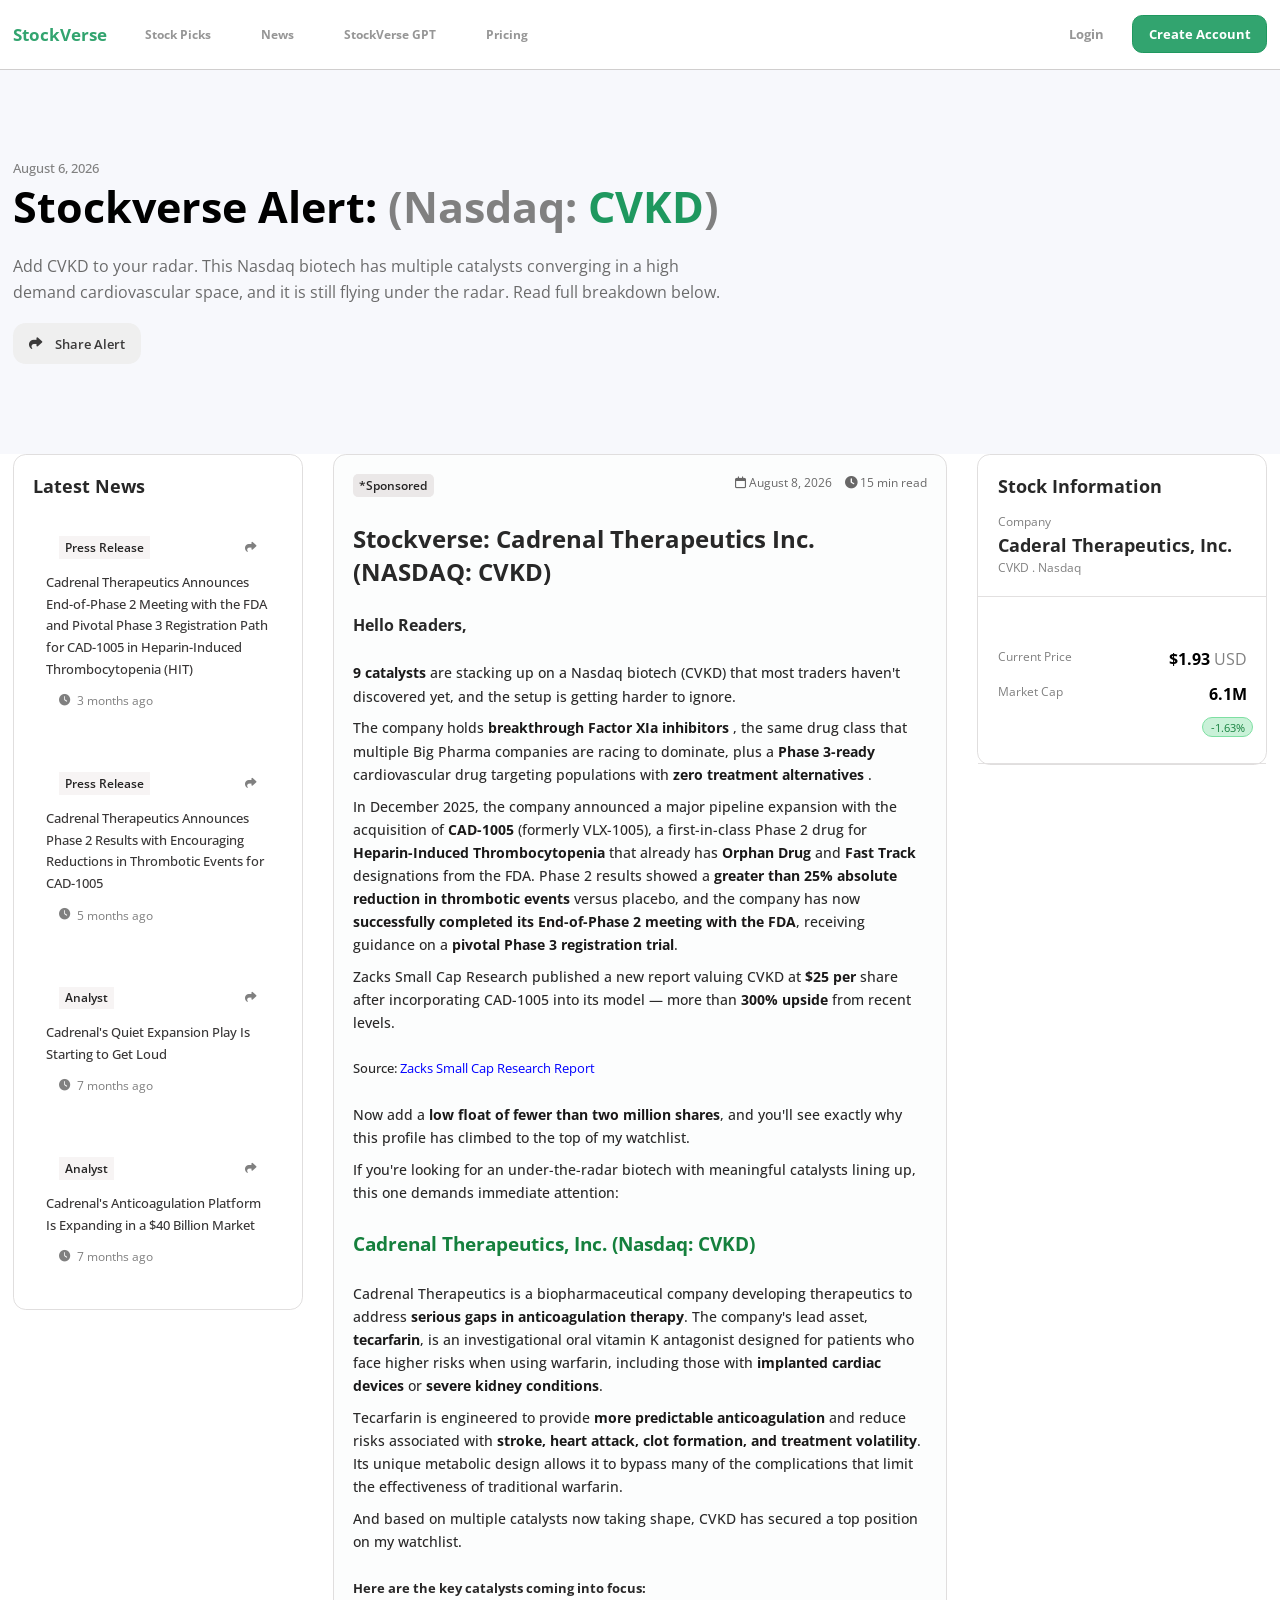
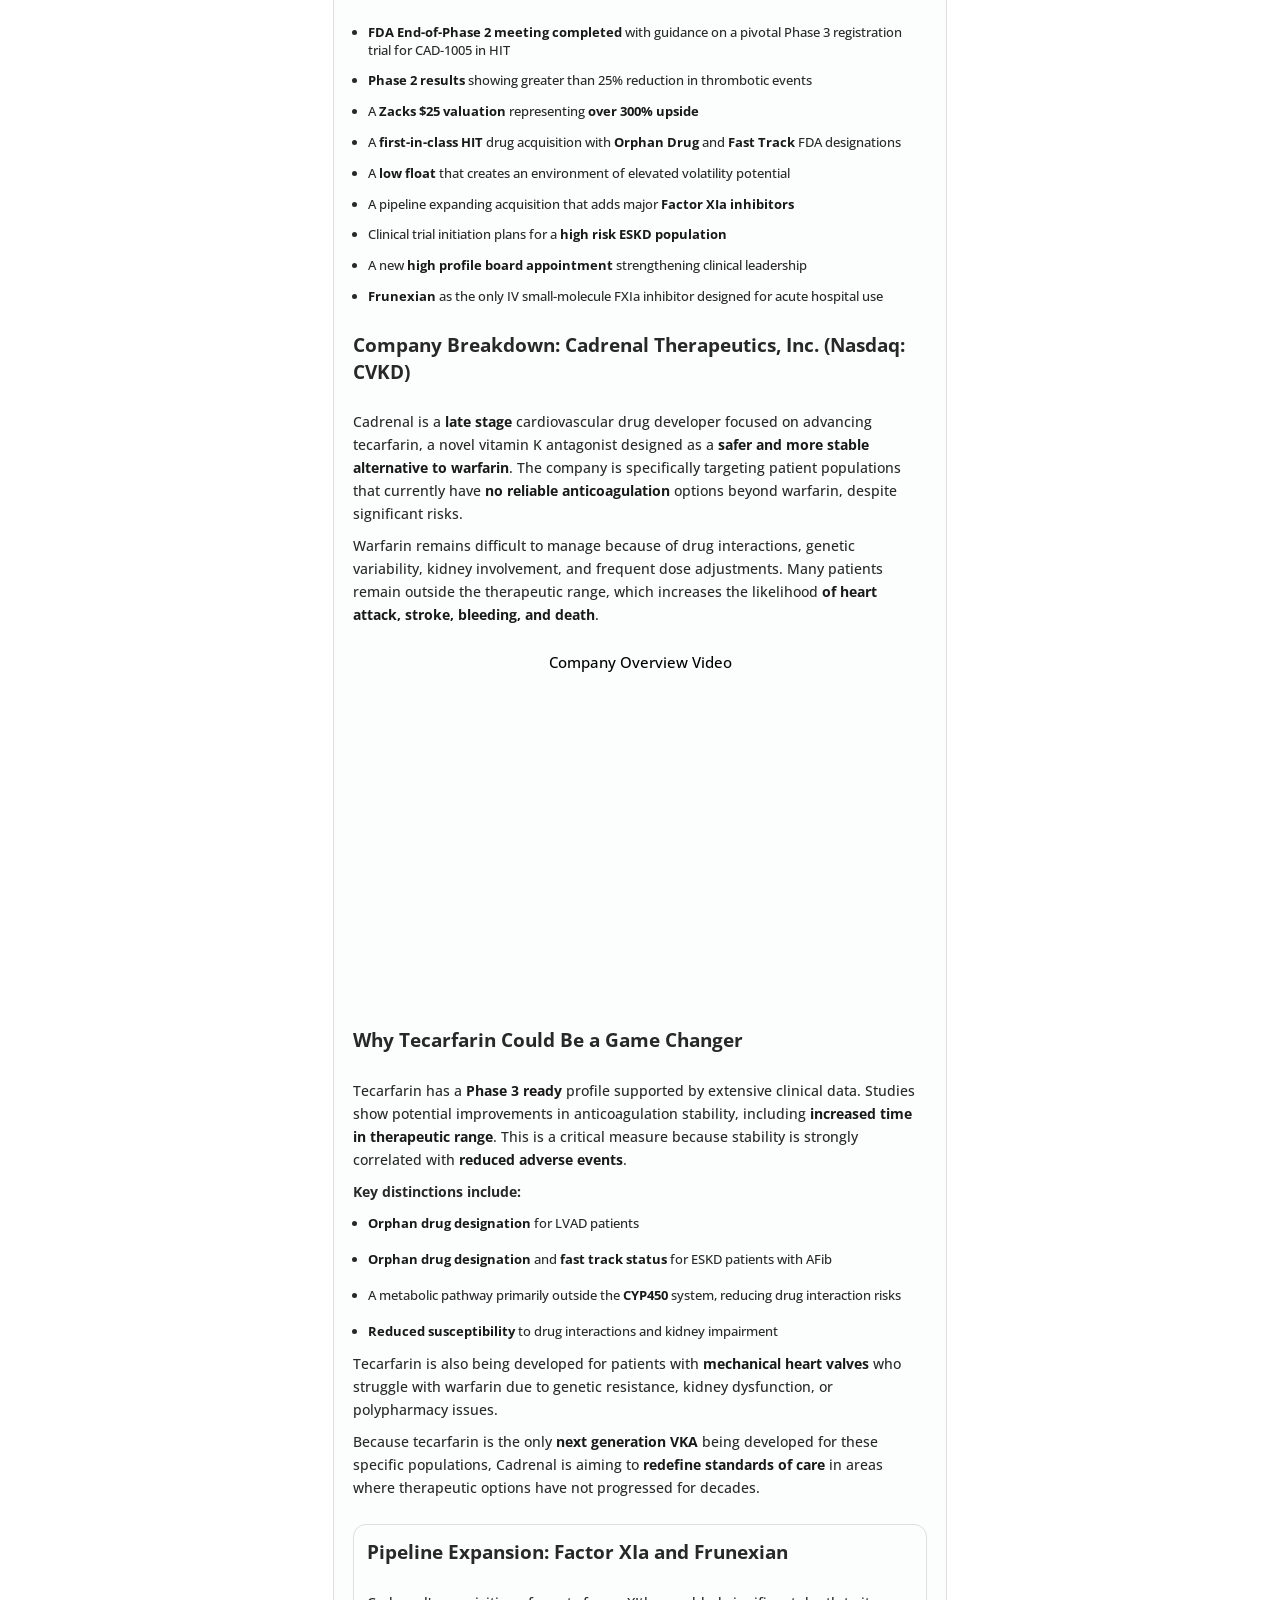
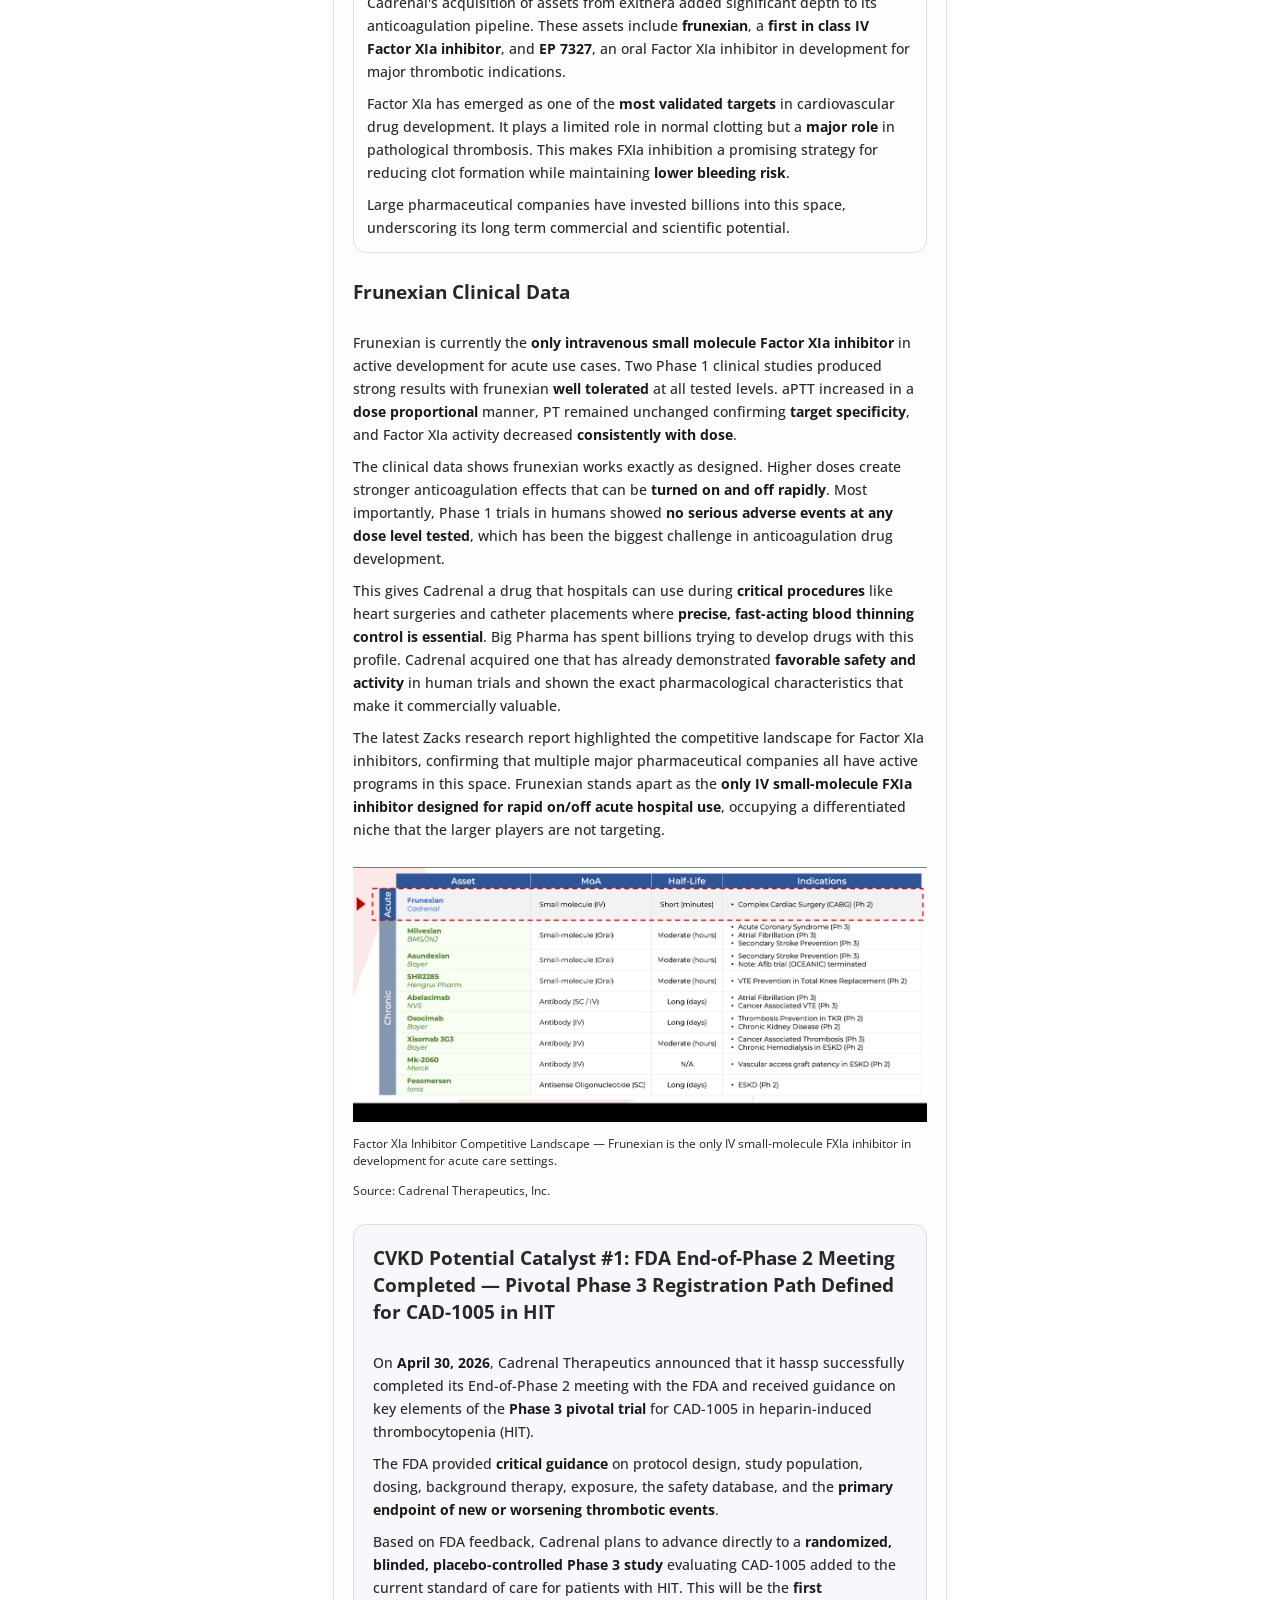
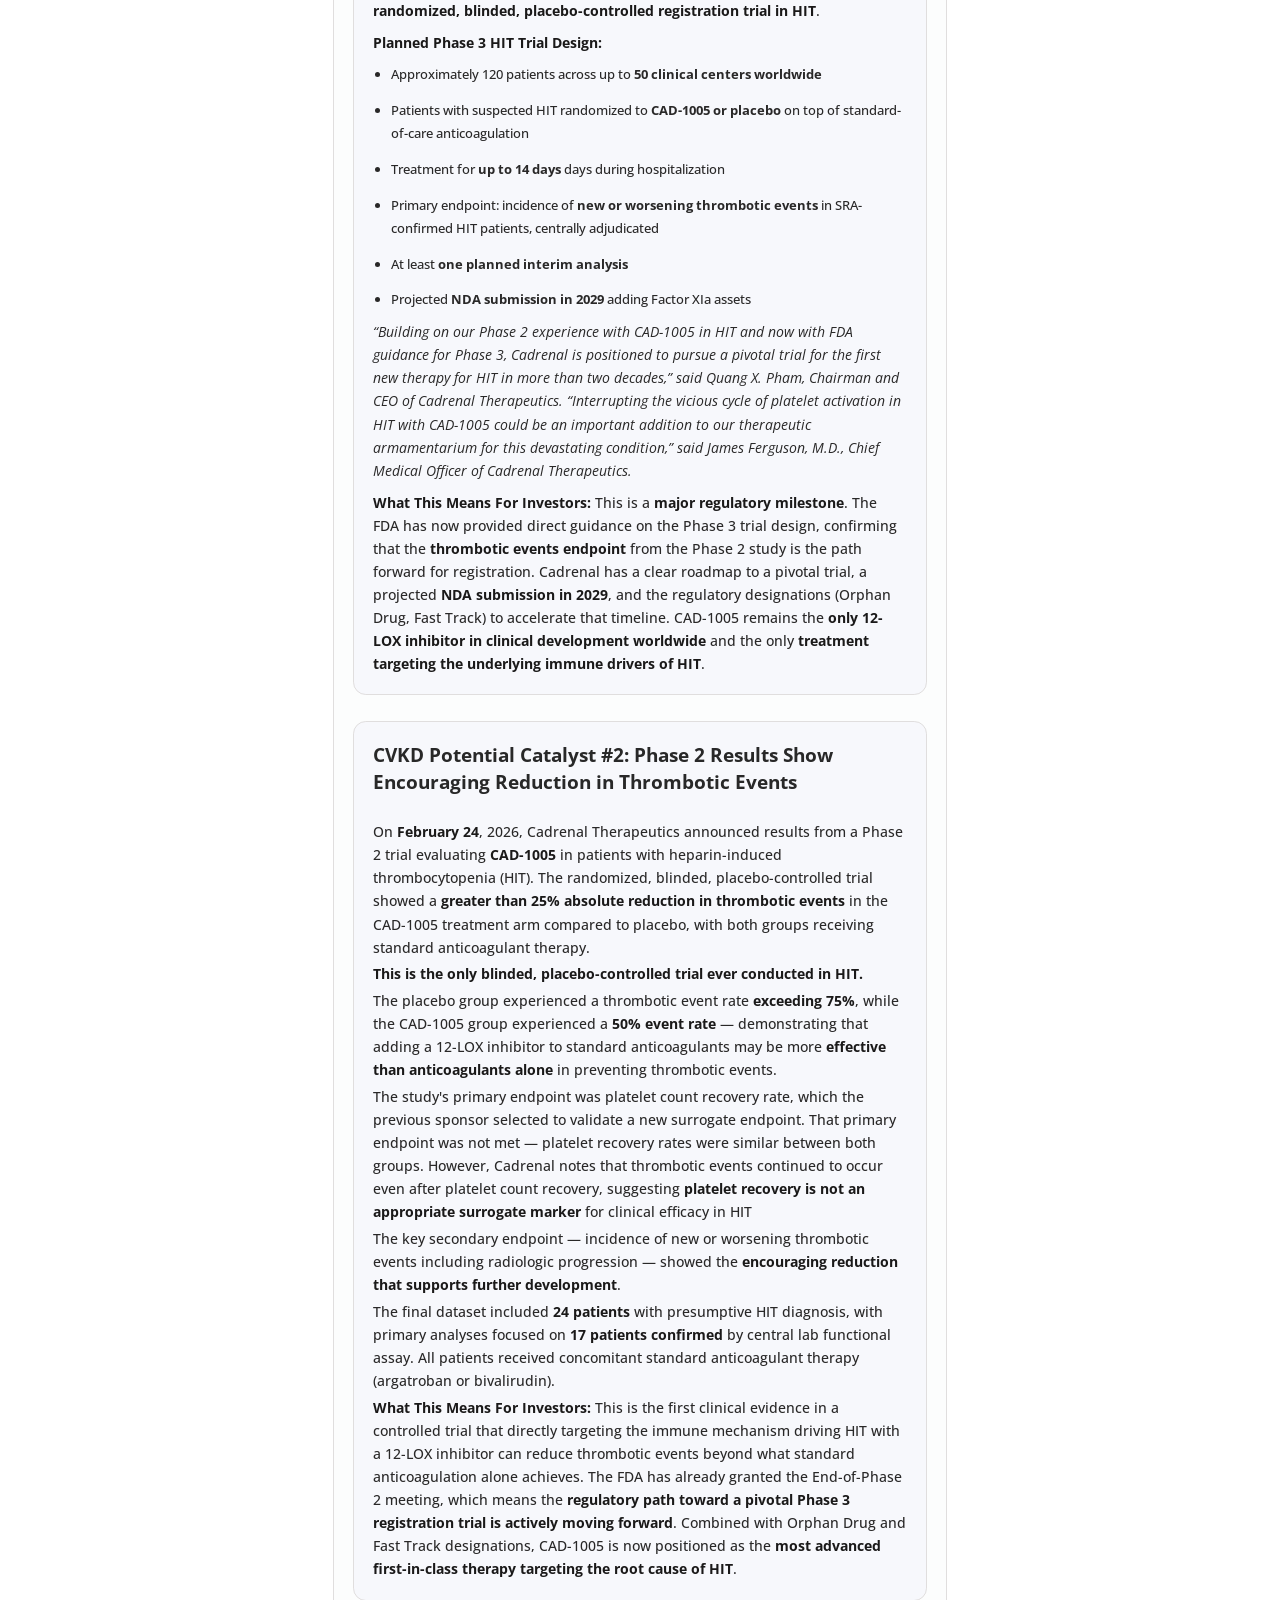
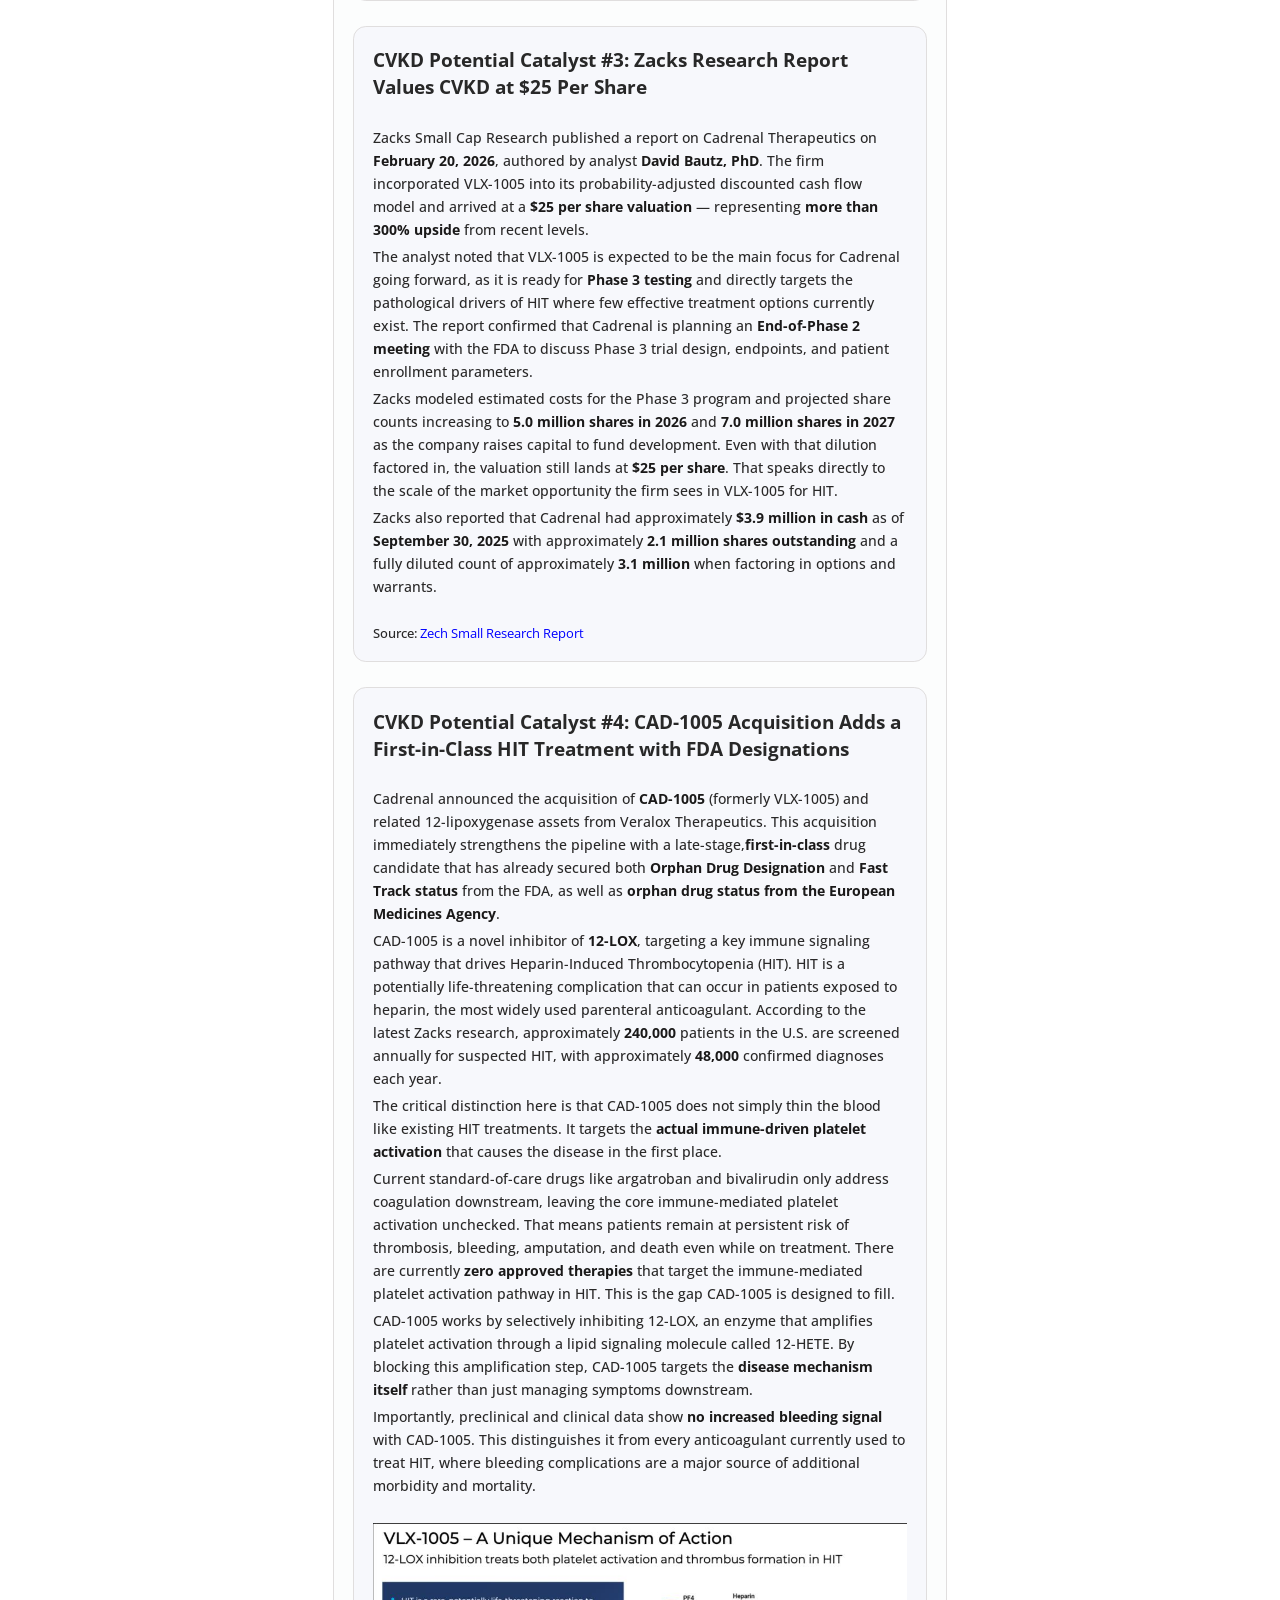
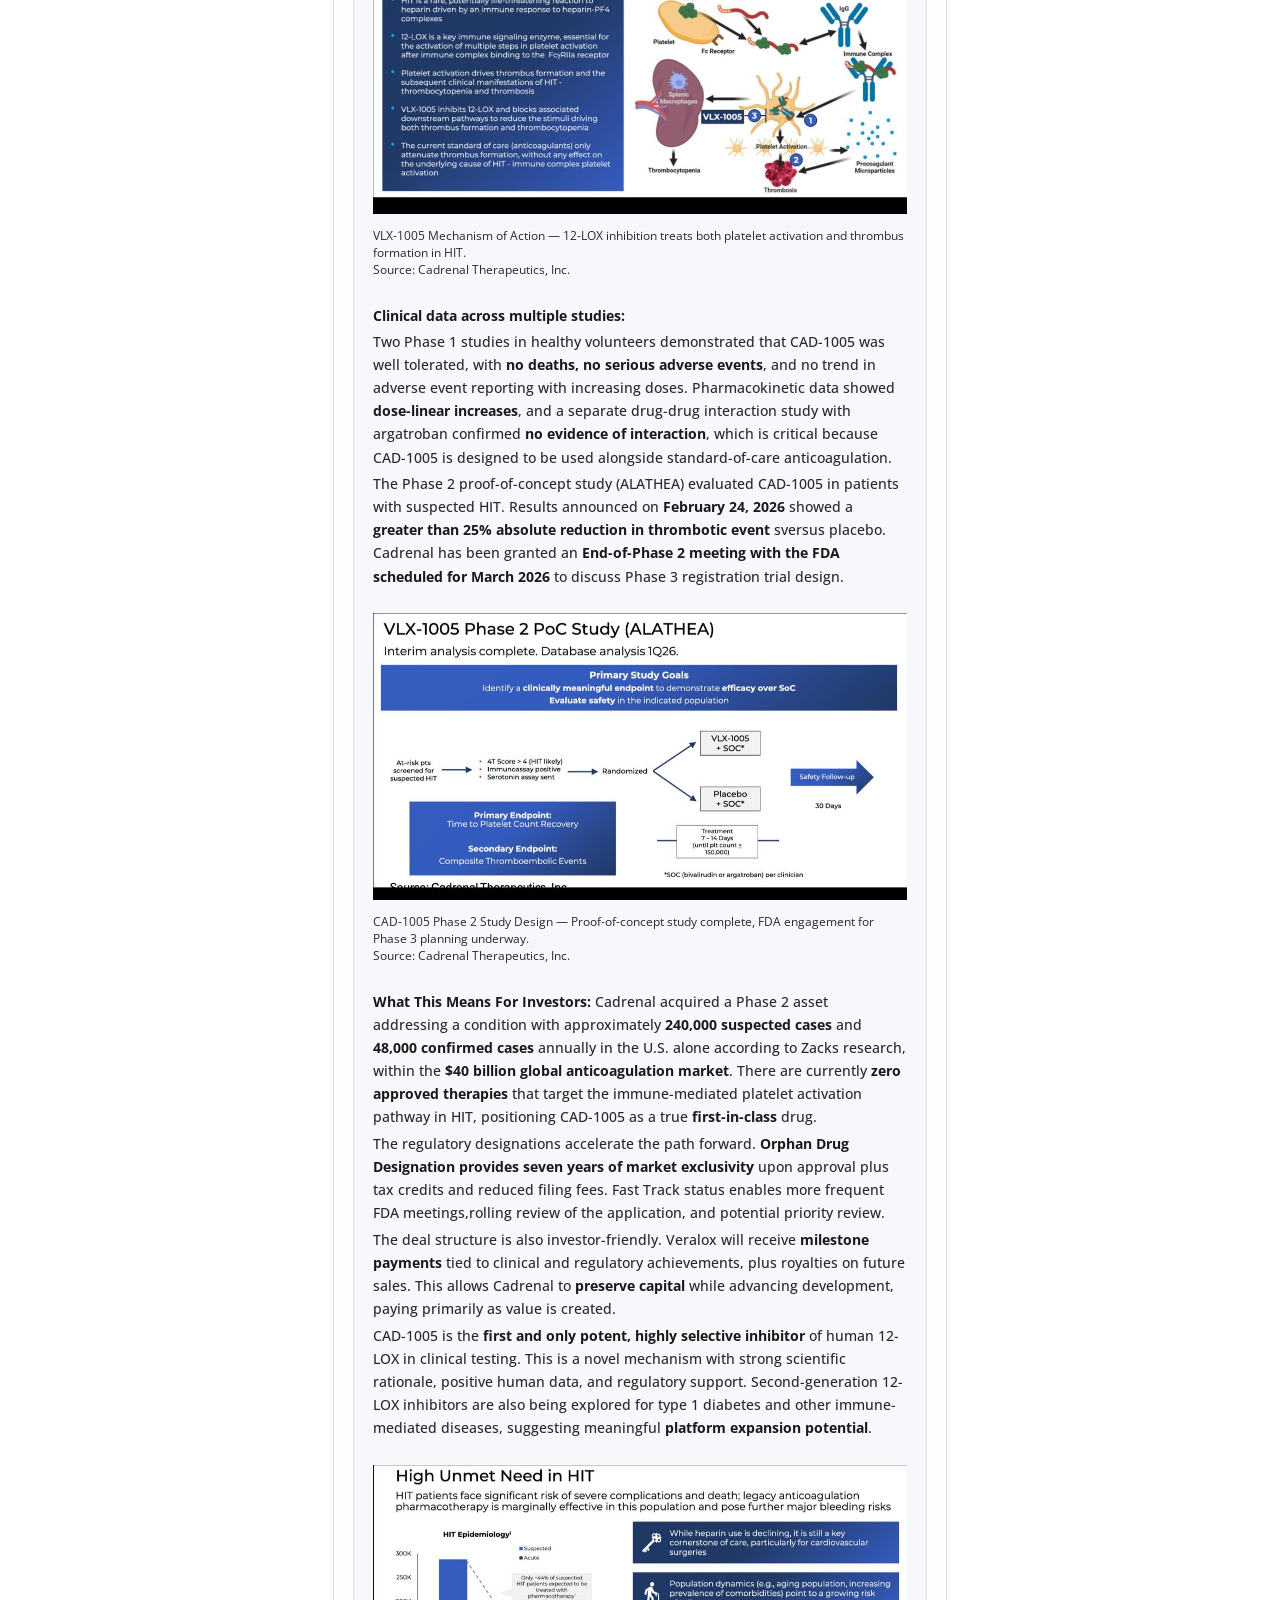
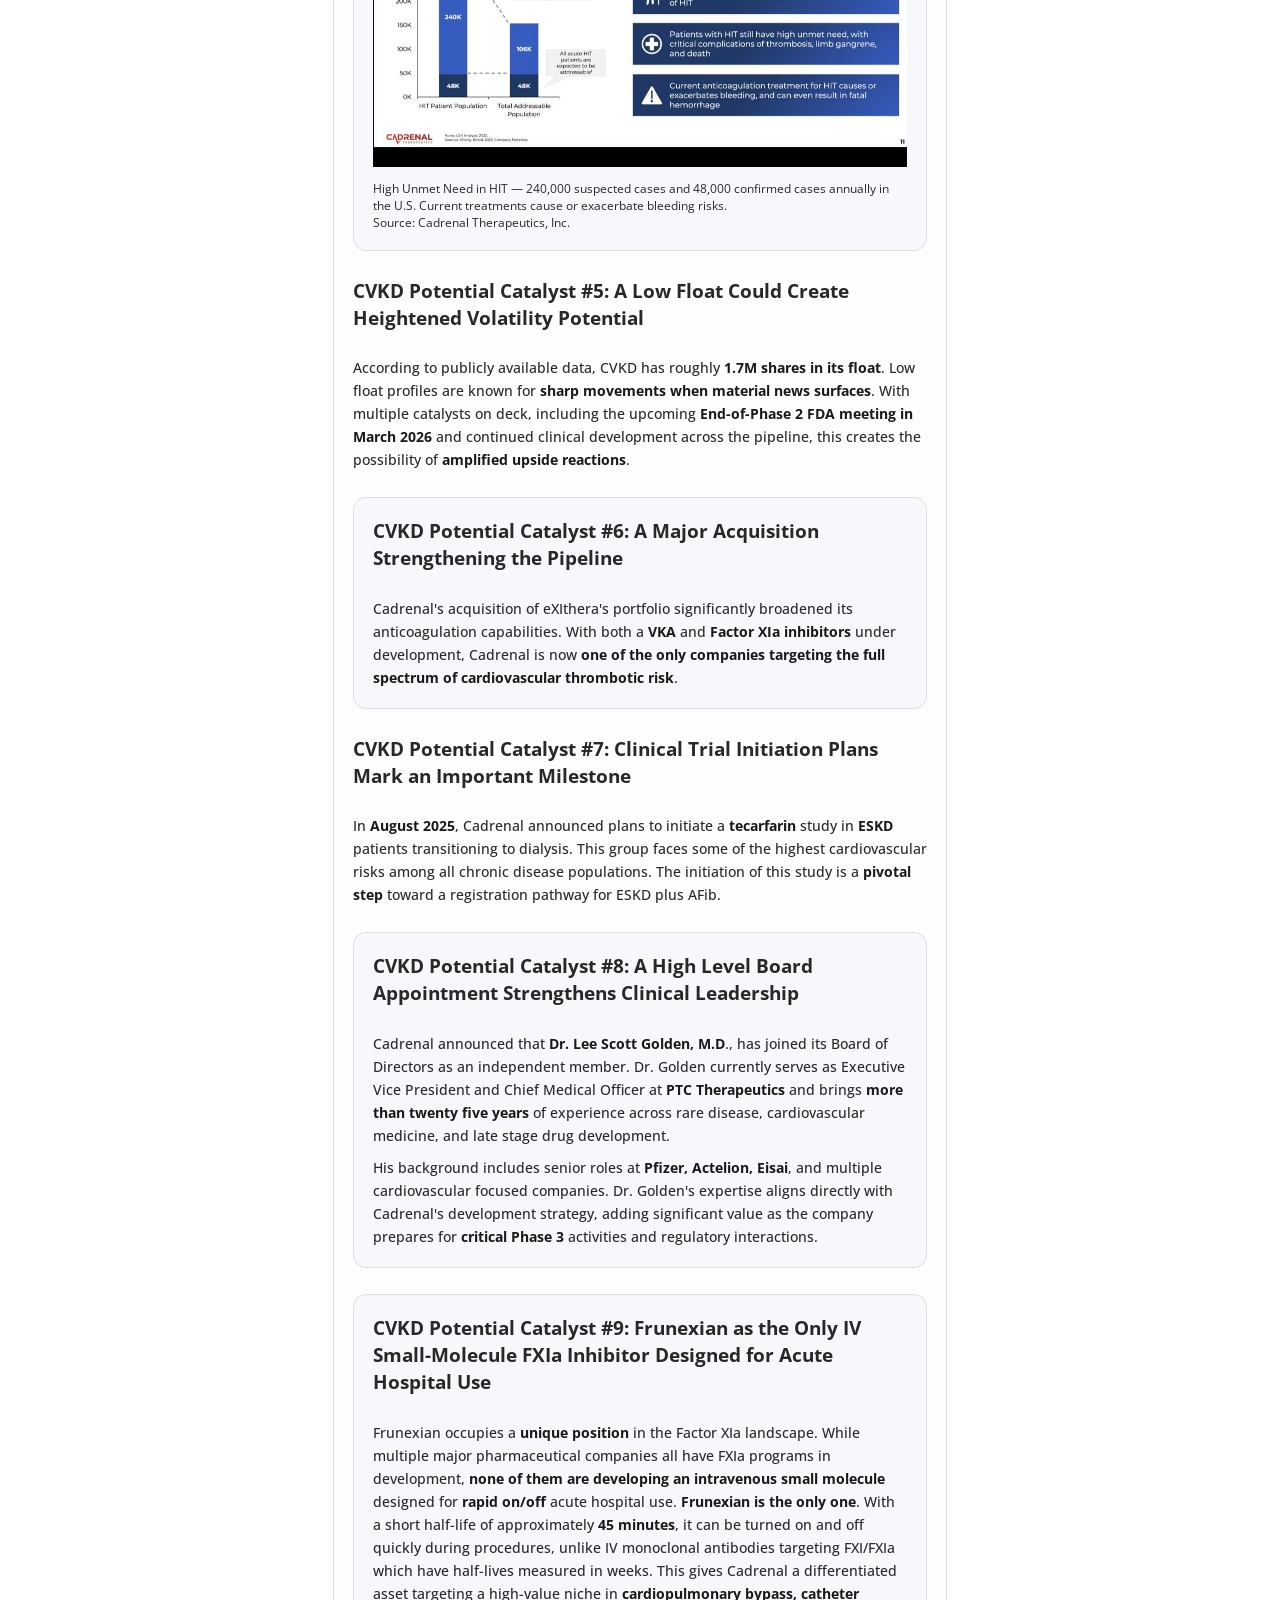
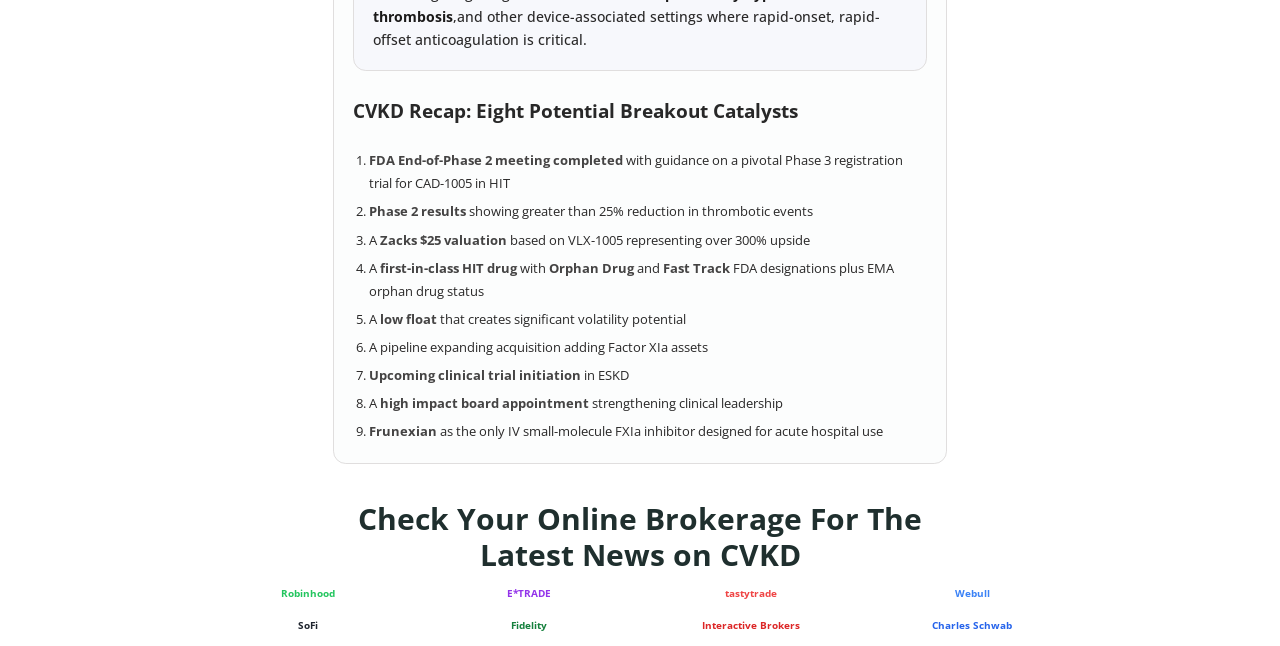
==== commit 076eb908: "responsive" ====
--- a/cvkd/index.html
+++ b/cvkd/index.html
@@ -111,6 +111,7 @@
           <p>7 months ago</p>
         </div>
       </div>
+
     </div>
     <!-- /////////////////////SPONSORED////////////// -->
 
@@ -185,7 +186,6 @@
           </p>
         </div>
         <h4>Here are the key catalysts coming into focus:</h4>
-
 
         <ul>
           <li><span class="bold-text">FDA End-of-Phase 2 meeting completed</span> with guidance on a pivotal Phase 3
@@ -281,7 +281,7 @@
         <!-- ////////////expansion//////////////// -->
 
         <div class="expansion">
-          <h1>Pipeline Expansion: Factor XIa and Frunexian</h1>
+          <h1 class="title">Pipeline Expansion: Factor XIa and Frunexian</h1>
           <div class="desc">
             <p>Cadrenal's acquisition of assets from eXIthera added significant depth to its anticoagulation pipeline.
               These assets include <span class="bold-text">frunexian</span>, a <span class="bold-text">first in class IV
@@ -692,7 +692,7 @@
         <h1>Stock Information</h1>
         <div>
           <p>Company</p>
-          <h1>Caderal Therapeutics, Inc.</h1>
+          <h2>Caderal Therapeutics, Inc.</h2>
           <p>CVKD . Nasdaq</p>
         </div>
       </div>
--- a/cvkd/cvkd.css
+++ b/cvkd/cvkd.css
@@ -14,6 +14,12 @@
     justify-content: space-between;
     padding: 1.2dvw 1dvw;
     border-bottom: .1dvw solid rgb(208, 206, 206);
+    position: sticky;
+    top: 0;
+    z-index: 1000;
+    background: rgba(255, 255, 255, 0.7);
+    backdrop-filter: blur(2px);
+    -webkit-backdrop-filter: blur(2px);
 }
 
 .navbar .logo-options {
@@ -50,7 +56,6 @@
 .navbar .logo-options .options a:hover {
     color: white;
     background-color: #32a46f;
-
 }
 
 .navbar .login-signin {
@@ -70,16 +75,16 @@
     background-color: white;
     cursor: pointer;
 }
-.navbar .login-signin .login:hover{
+
+.navbar .login-signin .login:hover {
     background-color: #32a46f;
     color: white;
-
 }
 
 .navbar .login-signin .create {
     background-color: #32a46f;
     border: .1dvw solid #1f985f;
-    padding: .7dvw 1dvw;
+    padding: .7dvw 1.2dvw;
     color: white;
     font-weight: 700;
     border-radius: .8dvw;
@@ -90,9 +95,11 @@
 .stock-alert {
     display: flex;
     flex-direction: column;
+    gap: 0;
     padding: 7dvw 1dvw;
     background-color: #f7f8fc;
-    
+    margin-bottom: 0dvw;
+
 }
 
 .stock-alert .date {
@@ -138,9 +145,8 @@
     gap: 1dvw;
     color: rgb(59, 58, 58);
     font-weight: 600;
-    display: flex;
-    flex-direction: column;
-    padding: 7dvw 1dvw;
+    border-radius: 1dvw;
+
 }
 
 .stock-alert .date {
@@ -231,10 +237,13 @@
     font-size: 0.9dvw;
     font-weight: 600;
     background-color: rgb(247, 244, 244);
-    
     padding: 0.3dvw 0.5dvw;
     color: rgb(38, 37, 37);
     cursor: pointer;
+}
+
+.latest-news div .one i {
+    display: flex;
 }
 
 .latest-news div .desc {
@@ -248,7 +257,6 @@
     color: #1f985f;
     background-color: rgb(241, 240, 240);
     cursor: pointer;
-    font-weight: 500;
 }
 
 .latest-news div div {
@@ -260,9 +268,9 @@
     color: gray;
 }
 
-.latest-news div div p {
+/* .latest-news div div p {
     font-size: 0.9dvw;
-}
+} */
 
 
 
@@ -291,6 +299,7 @@
     padding: 0.3dvw 0.5dvw;
     color: rgb(38, 37, 37);
     cursor: pointer;
+    border-radius: .4dvw;
 }
 
 .spons-nav span {
@@ -313,11 +322,13 @@
     flex-direction: column;
     gap: 2dvw;
 }
-.sponsored .reader h1{
+
+.sponsored .reader h1 {
     font-size: 1.9dvw;
-    color: rgb(40, 40, 40);    
-}
-.sponsored div ol{
+    color: rgb(40, 40, 40);
+}
+
+.sponsored div ol {
     font-size: .98dvw;
     padding-left: 1.3dvw;
     color: rgb(41, 40, 40);
@@ -349,7 +360,7 @@
     color: rgb(26, 25, 25);
 }
 
-.sponsored div section{
+.sponsored div section {
     display: flex;
     flex-direction: column;
     gap: .3dvw;
@@ -358,6 +369,7 @@
     font-weight: 500;
     line-height: 1.8dvw;
 }
+
 .sponsored div .source {
     font-size: 1dvw;
     font-weight: 500;
@@ -374,6 +386,16 @@
     text-decoration: underline;
 }
 
+.sponsored div ul {
+    display: flex;
+    flex-direction: column;
+    gap: 1dvw;
+    color: rgb(41, 40, 40);
+    padding-left: 1.2dvw;
+    font-size: 1dvw;
+    font-weight: 500;
+}
+
 /* /////////////////////CADRENAL THERAPUTIC , INC/////// */
 /* .cadrenal-intro {
     display: flex;
@@ -384,6 +406,7 @@
 .cadrenal-intro .title {
     color: #15803d;
 }
+
 /* 
 .cadrenal div .desc {
     font-size: 1.1dvw;
@@ -402,14 +425,14 @@
     color: rgb(41, 40, 40);
 }
 
-.cadrenal-intro ul {
+/* .cadrenal-intro ul {
     display: flex;
     flex-direction: column;
     gap: .7dvw;
     font-size: 1dvw;
     font-weight: 500;
     padding-left: 1.3dvw;
-}
+} */
 
 .cadrenal-intro ul .bold-text {
     font-weight: 700;
@@ -484,10 +507,9 @@
     color: rgb(41, 40, 40);
     font-weight: 700;
     font-size: 1.1dvw;
-
-}
-
-.changer ul {
+}
+
+/* .changer ul {
     display: flex;
     flex-direction: column;
     gap: 1dvw;
@@ -495,7 +517,7 @@
     padding-left: 1.2dvw;
     font-size: 1dvw;
     font-weight: 500;
-}
+} */
 
 .changer ul .bold-text {
     font-weight: 700;
@@ -585,11 +607,12 @@
     font-size: 1.4dvw;
 } */
 
-.catalyst div{
-    display: flex;
-    flex-direction:column ;
+.catalyst div {
+    display: flex;
+    flex-direction: column;
     gap: .3dvw;
 }
+
 /* .catalyst .desc {
     font-size: 1.1dvw;
     color: rgb(41, 40, 40);
@@ -600,29 +623,36 @@
     font-weight: 700;
     color: rgb(41, 40, 40);
 } */
-.catalyst div ul{
+.catalyst div ul {
     font-size: 1dvw;
     padding-left: 1.4dvw;
     font-weight: 500;
 }
-.catalyst div ul .bold-text{
-    font-weight: 700;
-    color: rgb(41, 40, 40);
-
-}
-.catalyst .phrase{
+
+.catalyst div ul .bold-text {
+    font-weight: 700;
+    color: rgb(41, 40, 40);
+
+}
+
+.catalyst .phrase {
     font-style: italic;
     font-weight: 400;
 }
 
 
-/* ////////////////CATALYST 2////////////////// */
-
-
-
-
-
-
+.sponsored div ol {
+    font-size: 1dvw;
+    font-weight: 400;
+    display: flex;
+    flex-direction: column;
+    gap: .4dvw;
+}
+
+.sponsored div ol .bold-text {
+    font-weight: 700;
+    color: rgb(68, 67, 67);
+}
 
 /* ///////////////////STOCK INFORMATION////////////// */
 
@@ -657,6 +687,12 @@
     gap: .2dvw;
 }
 
+.stock-information .stock-top div h2 {
+    font-size: 1.4dvw;
+    color: rgb(40, 40, 40);
+
+}
+
 .stock-information .stock-top div p {
     font-size: .95dvw;
     color: gray;
@@ -693,7 +729,8 @@
     text-align: center;
     font-size: .85dvw;
     color: #15803d;
-    border: .1dvw solid #15803d;
+    border: .1dvw solid #7edfa2;
+    background-color: #c9f1d8;
     width: 4dvw;
     padding: .1dvw 0;
     border-radius: .8dvw;
@@ -785,8 +822,560 @@
     }
 }
 
-/* padding: 0 1dvw;
-    display: flex;
-    flex-direction: row;
-
-} */+@media(max-width:546px) {
+    .navbar {
+        padding: 4dvw 3dvw;
+        position: sticky;
+        top: 0;
+        z-index: 1000;
+    }
+
+    .navbar .logo-options .logo h1 {
+        font-size: 3.5dvw;
+    }
+
+    .navbar .logo-options .options {
+        display: none;
+    }
+
+    .navbar .login-signin {
+        gap: 2.5dvw;
+    }
+
+    .navbar .login-signin .login {
+        padding: 1.9dvw 2.6dvw;
+        border-radius: 2dvw;
+    }
+
+    .navbar .login-signin .create {
+        padding: 1.9dvw 2.6dvw;
+        border-radius: 2dvw;
+    }
+
+    .stock-alert {
+        padding: 8dvw 3dvw;
+        gap: 2dvw;
+        padding-bottom: 13dvw;
+        margin-bottom: 10dvw;
+    }
+
+    .stock-alert .date {
+        font-size: 2.5dvw;
+        font-weight: 400;
+    }
+
+    .stock-alert div {
+        gap: 3dvw;
+    }
+
+    .stock-alert div h1 {
+        font-size: 6.5dvw;
+    }
+
+    .stock-alert .desc {
+        font-size: 3.25dvw;
+        padding-right: 0dvw;
+        line-height: 5dvw;
+        font-weight: 400;
+    }
+
+    .stock-alert div button {
+        width: 30dvw;
+        padding: 3dvw 2dvw;
+        border-radius: 2dvw;
+    }
+
+    /* ////////////////////////bottom///////////// */
+    .bottom {
+        flex-direction: column;
+        padding: 2dvw 3dvw;
+        gap: 7dvw;
+    }
+
+    .stock-information {
+        order: 1;
+        position: static;
+        width: 100%;
+    }
+
+    .stock-information .stock-top {
+        gap: 4dvw;
+        padding: 3dvw;
+    }
+
+    .stock-information .stock-top h1 {
+        font-size: 3.7dvw;
+        font-weight: 600;
+    }
+
+    .stock-information .stock-top div {
+        gap: 1dvw;
+    }
+
+    .stock-information .stock-top div h2 {
+        font-size: 3.3dvw;
+        font-weight: 600;
+    }
+
+    .stock-information .stock-top div p {
+        font-size: 2.6vw;
+    }
+
+    .stock-bottom {
+        padding: 3dvw 2.5dvw;
+        gap: 3dvw;
+    }
+
+    .stock-bottom div p {
+        font-size: 2.6dvw;
+    }
+
+    .stock-bottom div h4 {
+        font-size: 3.5dvw;
+    }
+
+    .stock-bottom div h4 .usd {
+        font-size: 3dvw;
+    }
+
+    .stock-bottom .percentage {
+        font-size: 2.3dvw;
+        width: 12dvw;
+        font-weight: 500;
+        padding: .4dvw 0;
+        border-radius: 2dvw;
+    }
+
+    /* /////////////////////sponsored///////////// */
+    .sponsored {
+        order: 2;
+        width: 100%;
+        padding: 4dvw;
+        gap: 4vw;
+    }
+
+    .spons-nav .spons {
+        font-size: 2dvw;
+        padding: 1dvw 2dvw;
+        border-radius: 1dvw;
+    }
+
+    .spons-nav span {
+        font-size: 2.6dvw;
+        gap: 3dvw;
+    }
+
+    .sponsored div {
+        gap: 5dvw;
+    }
+
+    .sponsored div h1 {
+        font-size: 3.5dvw;
+    }
+
+    .sponsored .reader h1 {
+        font-size: 4dvw;
+        font-weight: 700;
+    }
+
+    .sponsored div .desc {
+        font-size: 2.7dvw;
+        font-weight: 500;
+        line-height: 5dvw;
+        gap: 4dvw;
+    }
+
+    .sponsored div .source {
+        font-size: 2.4dvw;
+    }
+
+    .sponsored div section {
+        font-size: 2.85dvw;
+        font-weight: 400;
+        line-height: 5dvw;
+    }
+
+    .sponsored div .graph {
+        gap: 3dvw;
+    }
+
+    .sponsored div .graph p {
+        font-size: 2.48dvw;
+    }
+
+    .sponsored div ol {
+        font-size: 2.5dvw;
+        font-weight: 400;
+        gap: 1dvw;
+        padding-left: 3dvw;
+        line-height: 4dvw;
+    }
+
+    .sponsored div ol .bold-text {
+        font-weight: 700;
+        color: rgb(68, 67, 67);
+    }
+
+    /* ////////////CADRENAL//////// */
+    .cadrenal-intro h4 {
+        font-size: 3dvw;
+    }
+
+    .sponsored div ul {
+        font-size: 2.45dvw;
+        gap: 1dvw;
+    }
+
+    .breakdown .vid {
+        gap: 5dvw;
+    }
+
+    .breakdown .vid h2 {
+        font-size: 2.7dvw;
+        font-weight: 600;
+    }
+
+    .changer .key-title {
+        font-size: 2.6dvw;
+    }
+
+
+    .catalyst {
+        padding: 4.5dvw;
+    }
+
+
+
+/* ///////////////////////////LATEST NEWS//////////// */
+    .latest-news {
+        position: static;
+        order: 3;
+        width: 100%;
+        padding: 4dvw;
+        gap: 0dvw;
+    }
+
+    .latest-news h1 {
+        font-size: 3.4dvw;
+        font-weight: 700;
+    }
+
+    .latest-news div {
+        padding: 2dvw 3dvw;
+    }
+
+    .latest-news div .one p {
+        font-size: 2dvw;
+        color: rgb(65, 65, 65);
+        font-weight: 700;
+        padding: 1dvw 2dvw;
+    }
+
+    .latest-news div .one i {
+        display: none;
+    }
+
+    .latest-news div .desc {
+        font-size: 2.5dvw;
+        font-weight: 600;
+        line-height: 4dvw;
+    }
+
+    .latest-news div div {
+        gap: 1.4dvw;
+        font-size: 2dvw;
+    }
+
+
+
+}
+
+@media(max-width:768px) {
+    .navbar {
+        padding: 1.8dvw 2dvw;
+        position: sticky;
+        top: 0;
+        z-index: 1000;
+    }
+
+    .navbar .logo-options {
+        gap: 3dvw;
+    }
+
+    .navbar .logo-options .logo h1 {
+        font-size: 2.5dvw;
+    }
+
+    .navbar .logo-options .options{
+        justify-content: space-between;
+        gap: 0;
+    }
+    .navbar .logo-options .options a {
+        font-size: 1.7dvw;
+        padding: 1.3dvw 1.3dvw;
+        border-radius: 1dvw;
+        font-weight: 700;
+    }
+
+    .navbar .logo-options .options a:hover {
+        color: white;
+        background-color: #32a46f;
+    }
+
+
+    .navbar .login-signin {
+        gap: 2.5dvw;
+    }
+
+    .navbar .login-signin .login {
+        padding: 1.3dvw 2dvw;
+        border-radius: 1dvw;
+    }
+
+    .navbar .login-signin .login:hover {
+        background-color: #32a46f;
+        color: white;
+    }
+
+    .navbar .login-signin .create {
+        padding: 1.3dvw 2dvw;
+        border-radius: 1dvw;
+    }
+
+    .stock-alert {
+        padding: 6dvw 2dvw;
+        padding-bottom: 10dvw;
+        gap: 1dvw;
+        margin-bottom: 6dvw;
+
+    }
+
+    .stock-alert .date {
+        font-size: 2dvw;
+        font-weight: 400;
+    }
+
+    .stock-alert div {
+        gap: 1dvw;
+    }
+
+    .stock-alert div h1 {
+        font-size: 6dvw;
+    }
+        .stock-alert .desc {
+        font-size:2.3dvw;
+        line-height: 4dvw;
+        padding-right: 0;
+    }
+
+    .stock-alert div button {
+        width: 23dvw;
+        padding: 2dvw;
+        border-radius: 2dvw;
+    }
+    /* ////////////////////////bottom///////////// */
+    .bottom {
+        flex-direction: column;
+        padding: 2dvw ;
+        gap: 5dvw;
+    }
+
+    .stock-information {
+        order: 1;
+        position: static;
+        width: 100%;
+    }
+
+        .stock-information .stock-top {
+        gap: 3dvw;
+        padding: 3dvw;
+    }
+
+    .stock-information .stock-top h1 {
+        font-size: 2.4dvw;
+        font-weight: 600;
+    }
+
+    .stock-information .stock-top div {
+        gap: .8dvw;
+    }
+
+    .stock-information .stock-top div h2 {
+        font-size: 2.2dvw;
+        font-weight: 600;
+    }
+
+    .stock-information .stock-top div p {
+        font-size: 1.7vw;
+    }
+
+    .stock-bottom {
+        padding: 1dvw 2.5dvw;
+        gap: 2dvw;
+        padding-bottom: 3dvw;
+    }
+
+    .stock-bottom div p {
+        font-size: 1.8dvw;
+    }
+
+    .stock-bottom div h4 {
+        font-size: 2.3dvw;
+    }
+
+    .stock-bottom div h4 .usd {
+        font-size:1.9dvw;
+    }
+
+    .stock-bottom .percentage {
+        font-size: 1.6dvw;
+        width: 9dvw;
+        padding: .4dvw 0;
+        border-radius: 2dvw;
+    }
+
+
+        /* /////////////////////sponsored///////////// */
+    .sponsored {
+        order: 2;
+        width: 100%;
+        padding: 3dvw 3dvw;
+        gap: 4vw;
+        border-radius: 2dvw;
+    }
+  .spons-nav .spons {
+        font-size: 1.5dvw;
+        padding: .8dvw 2dvw;
+        border-radius: 1.5dvw;
+    }
+
+    .spons-nav span {
+        font-size: 1.8dvw;
+        gap: 3dvw;
+    }
+
+    .sponsored div {
+        gap: 3dvw;
+    }
+
+    .sponsored div h1 {
+        font-size: 2.5dvw;
+    }
+
+    .sponsored .reader h1 {
+        font-size: 3.5dvw;
+        font-weight: 600;
+    }
+
+    .sponsored div .desc {
+        font-size: 2dvw;
+        font-weight: 500;
+        line-height: 3dvw;
+        gap: 4dvw;
+    }
+        .sponsored div .source {
+        font-size: 1.7dvw;
+    }
+
+    .sponsored div section {
+        font-size: 2dvw;
+        font-weight: 400;
+        line-height: 3dvw;
+    }
+
+    .sponsored div .graph {
+        gap: 3dvw;
+    }
+
+    .sponsored div .graph p {
+        font-size: 1.8dvw;
+    }
+    .sponsored div ol {
+        font-size: 1.8dvw;
+        font-weight: 400;
+        gap: 0dvw;
+        padding-left: 3dvw;
+        line-height: 4dvw;
+    }
+
+    .sponsored div ol .bold-text {
+        font-weight: 700;
+        color: rgb(68, 67, 67);
+    }
+
+        /* ////////////CADRENAL//////// */
+    .cadrenal-intro h4 {
+        font-size: 1.9dvw;
+    }
+
+    .sponsored div ul {
+        font-size: 1.8dvw;
+        gap: 1dvw;
+        padding-left: 2dvw;
+    }
+
+    .breakdown .vid {
+        gap: 2dvw;
+    }
+
+    .breakdown .vid h2 {
+        font-size: 2dvw;
+        font-weight: 600;
+    }
+
+    .changer .key-title {
+        font-size: 2.6dvw;
+    }
+
+
+    .catalyst {
+        padding: 4.5dvw;
+    }
+
+    .expansion{
+        padding: 3dvw;
+    }
+    .expansion .title {
+        color: #15803d;
+    }
+
+
+
+
+
+
+
+
+
+/* ///////////////////////////LATEST NEWS//////////// */
+    .latest-news {
+        position: static;
+        order: 3;
+        width: 100%;
+        padding: 4dvw;
+        gap: 0dvw;
+    }
+.latest-news h1{
+    font-size: 2.5dvw;
+}
+.latest-news div {
+    padding: 1.3dvw;
+}
+.latest-news div .one p{
+    font-size: 1.6dvw;
+}
+.latest-news div .one i{
+    display: none;
+}
+.latest-news div .desc{
+    font-size: 1.9dvw;
+    padding: 1dvw 3dvw;
+    line-height: 3dvw;
+}
+.latest-news div .desc:hover{
+    color: #15803d;
+}
+    .latest-news div div{
+        font-size: 1.5dvw;
+    }
+}
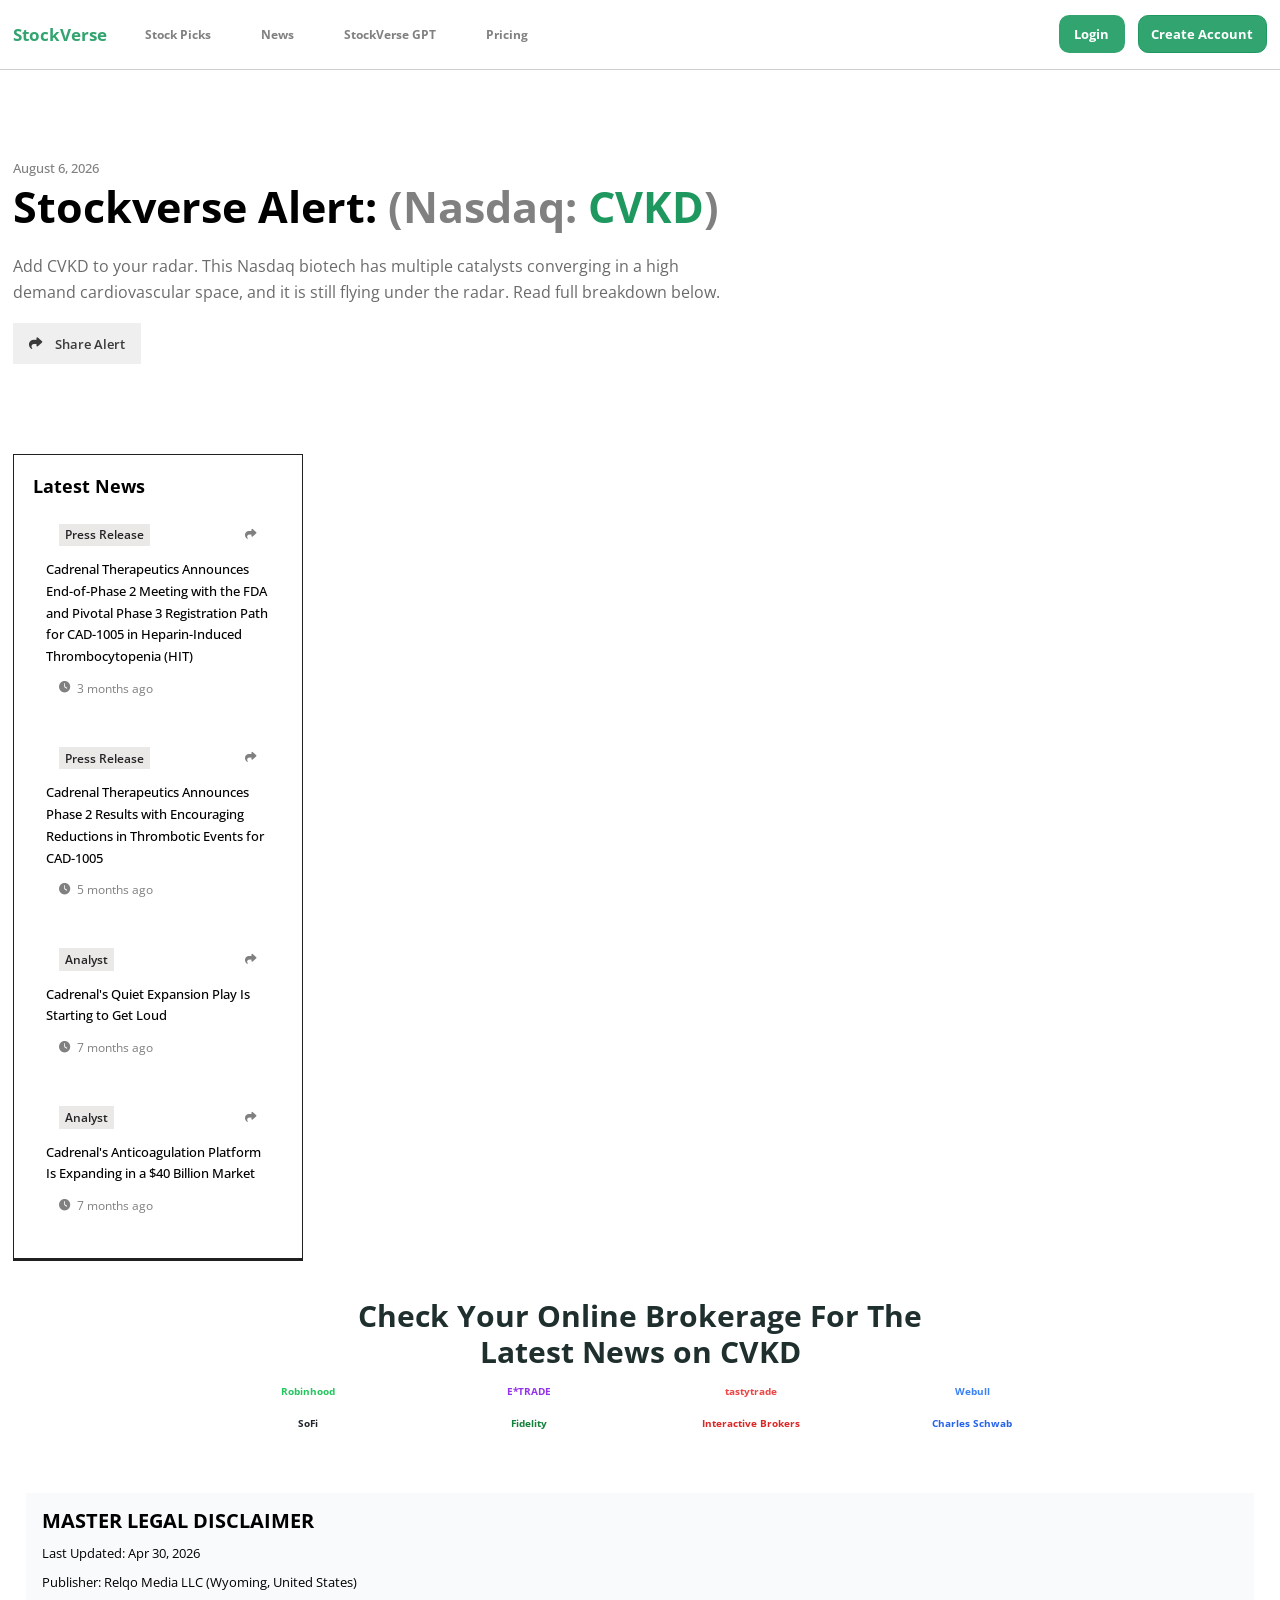
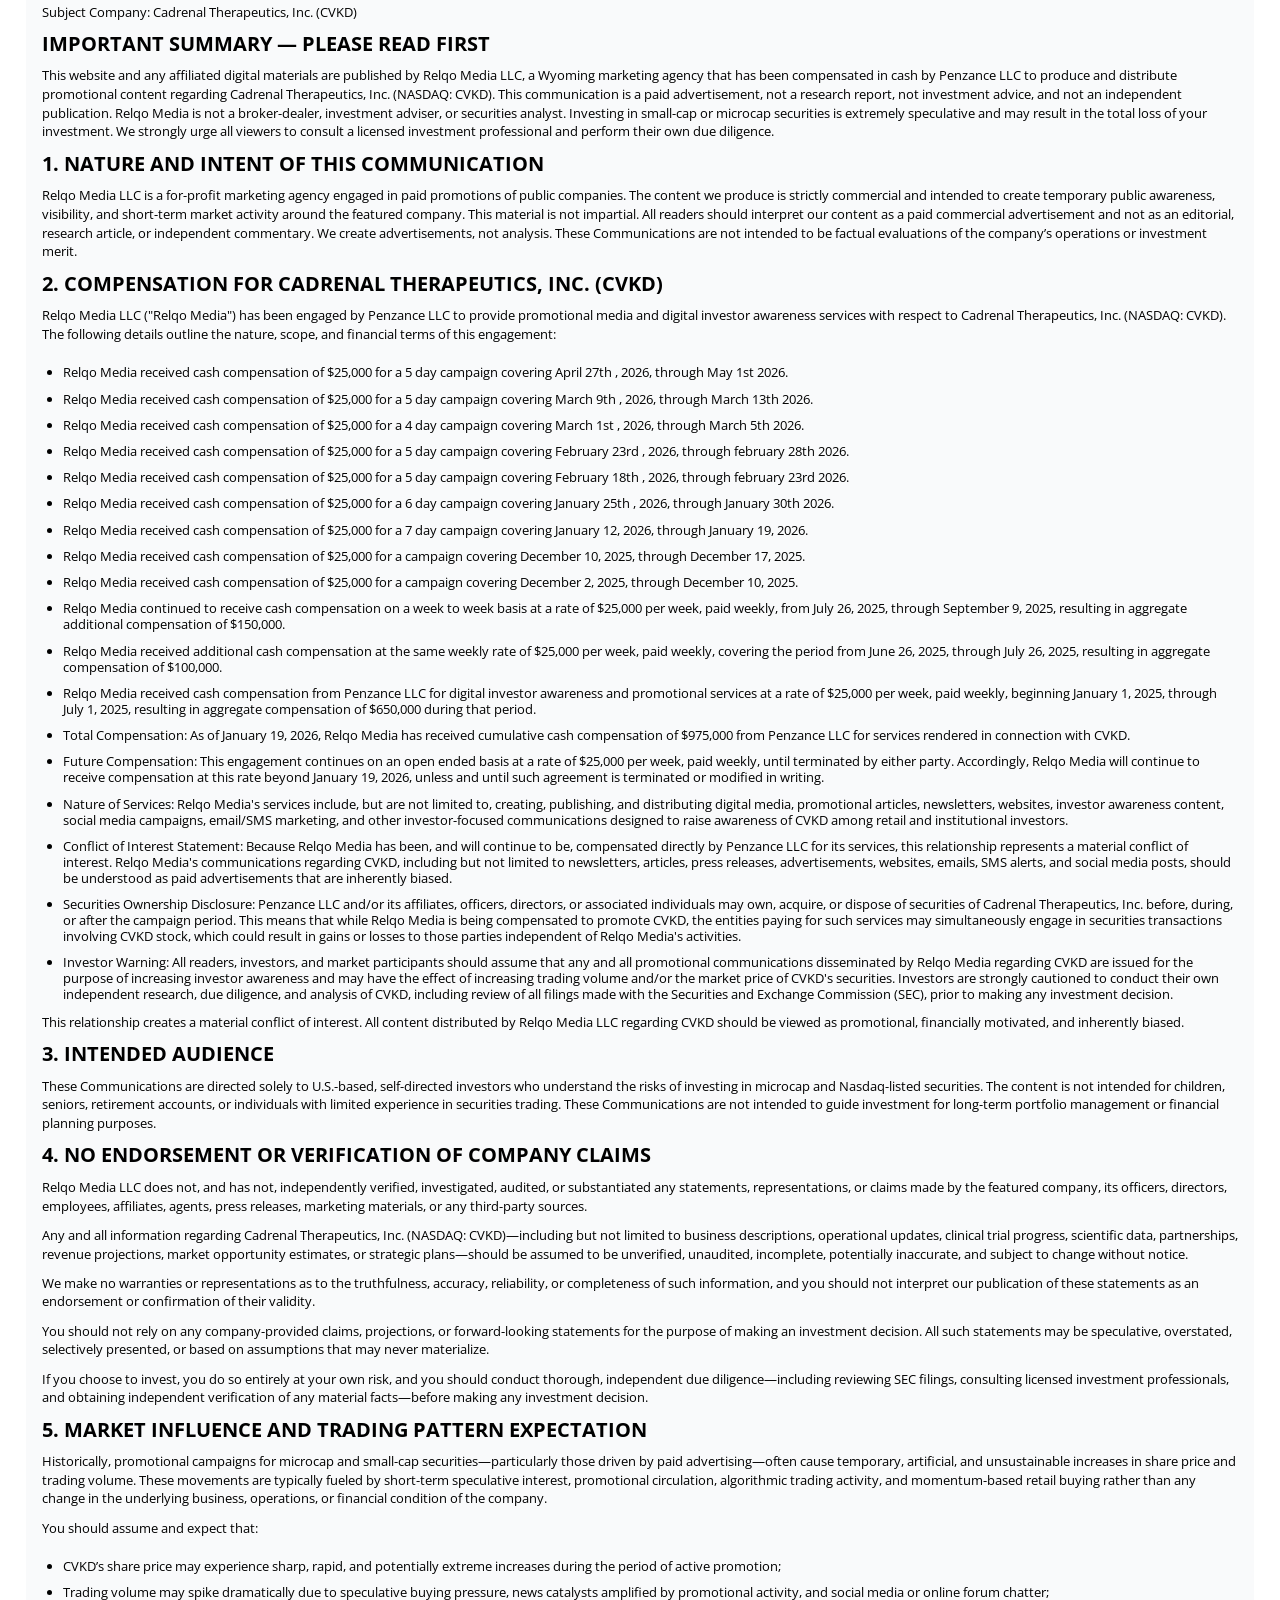
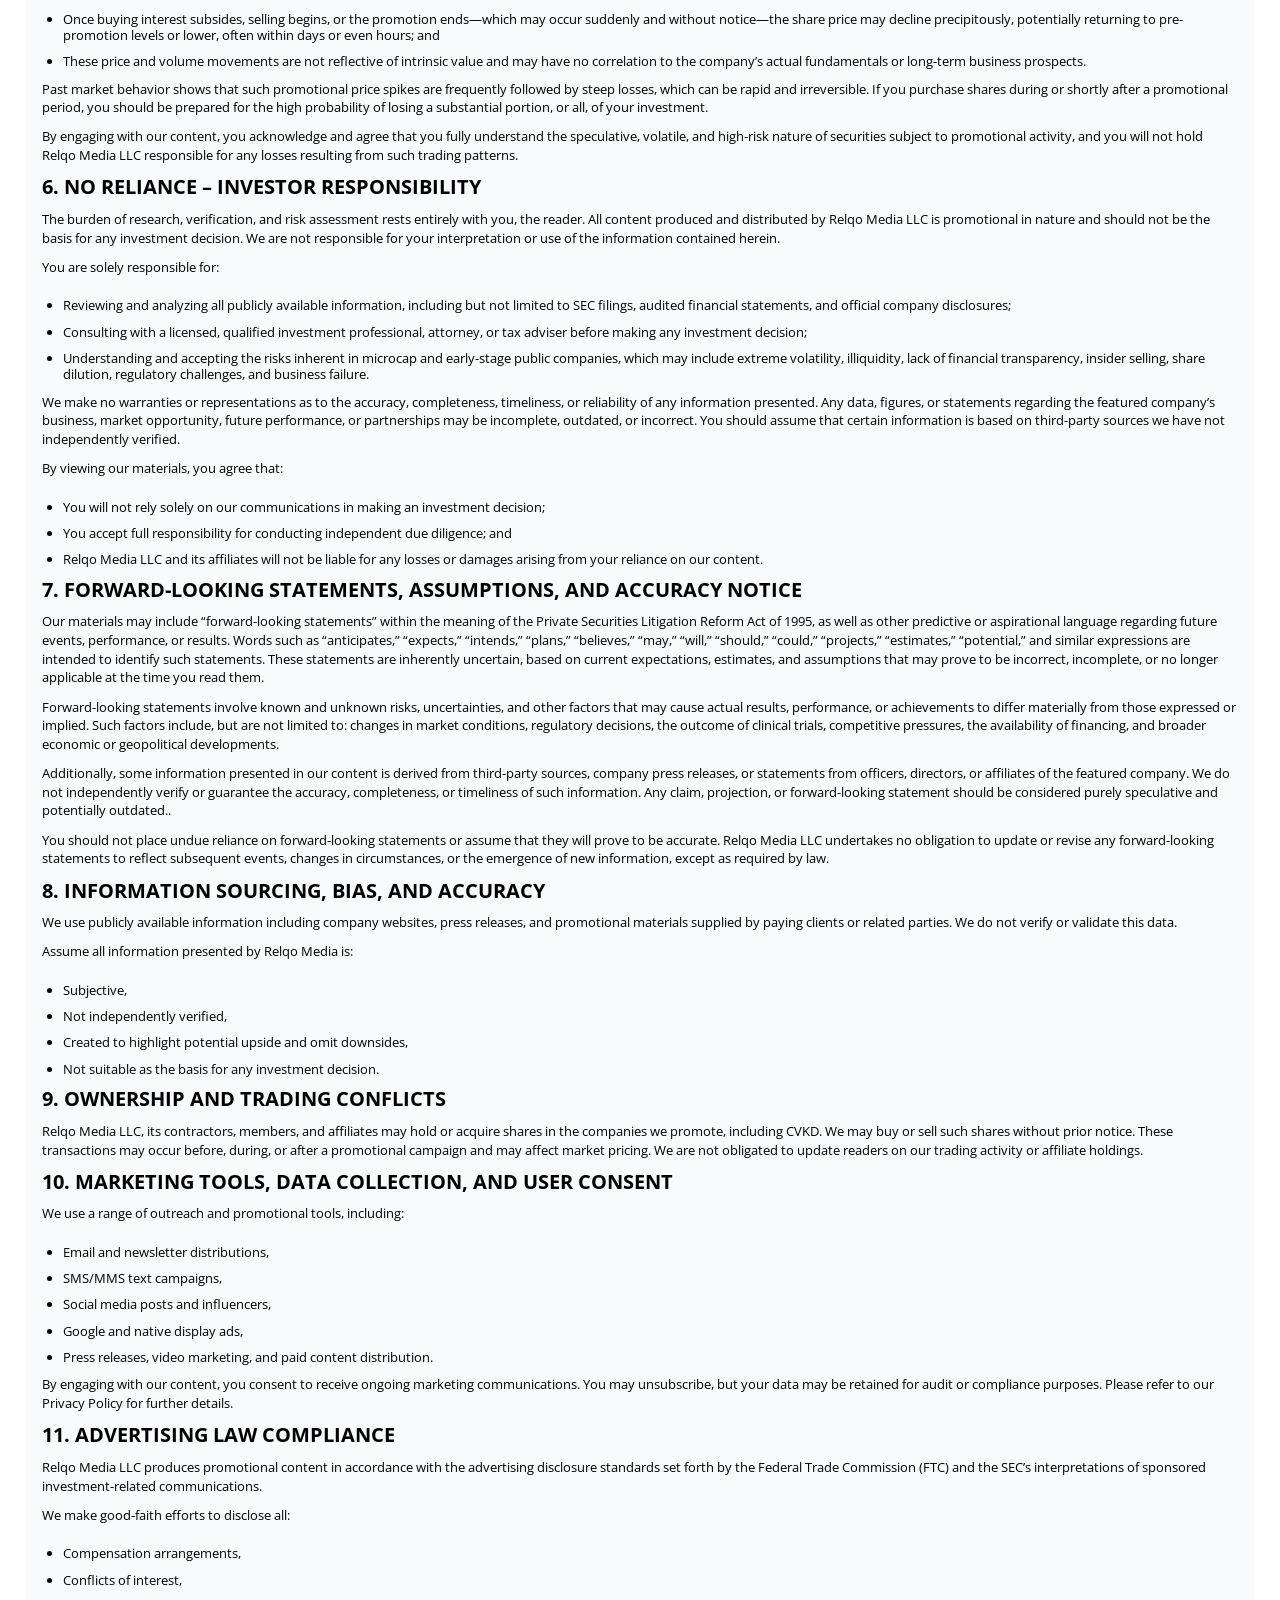
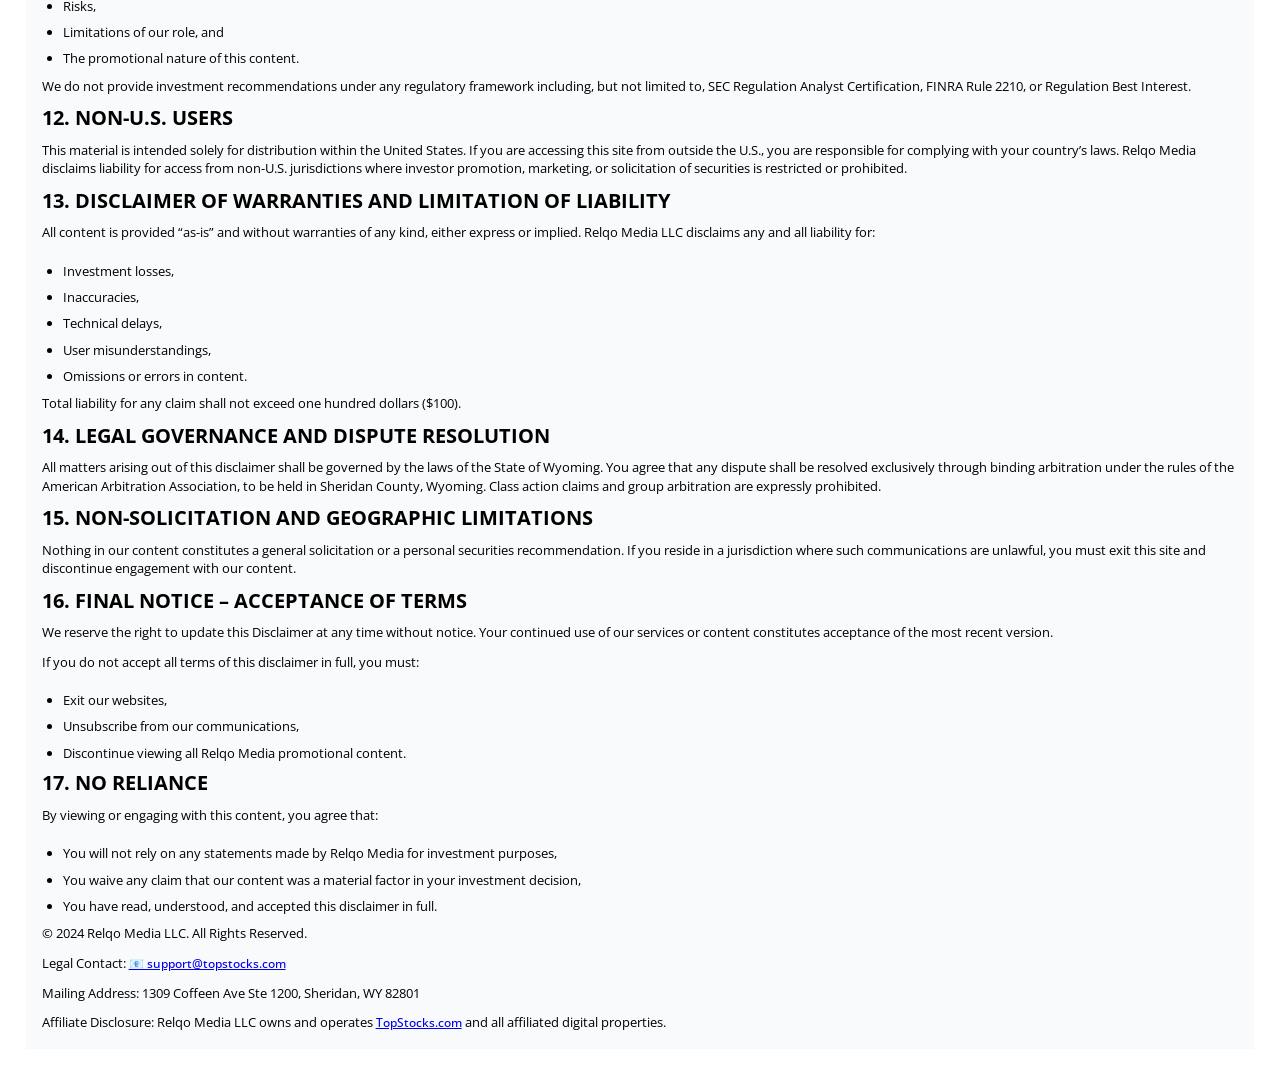
==== commit dbf79140: "Adding Disclaimer Section" ====
--- a/cvkd/index.html
+++ b/cvkd/index.html
@@ -1,735 +1,729 @@
 <!doctype html>
 <html lang="en">
+  <head>
+    <meta charset="UTF-8" />
+    <meta name="viewport" content="width=device-width, initial-scale=1.0" />
+    <link rel="stylesheet" href="./cvkd.css" />
+    <link rel="preconnect" href="https://fonts.googleapis.com" />
+    <link rel="preconnect" href="https://fonts.gstatic.com" crossorigin />
+    <link
+      href="https://fonts.googleapis.com/css2?family=Open+Sans:ital,wght@0,300..800;1,300..800&display=swap"
+      rel="stylesheet"
+    />
+    <link
+      rel="stylesheet"
+      href="https://cdnjs.cloudflare.com/ajax/libs/font-awesome/6.7.2/css/all.min.css"
+    />
+    <title>Document</title>
+  </head>
 
-<head>
-  <meta charset="UTF-8" />
-  <meta name="viewport" content="width=device-width, initial-scale=1.0" />
-  <link rel="stylesheet" href="./cvkd.css" />
-  <link rel="preconnect" href="https://fonts.googleapis.com" />
-  <link rel="preconnect" href="https://fonts.gstatic.com" crossorigin />
-  <link href="https://fonts.googleapis.com/css2?family=Open+Sans:ital,wght@0,300..800;1,300..800&display=swap"
-    rel="stylesheet" />
-  <link rel="stylesheet" href="https://cdnjs.cloudflare.com/ajax/libs/font-awesome/6.7.2/css/all.min.css" />
-  <title>Document</title>
-</head>
-
-<body>
-  <!-- //////////////////NAVBAR//////////////////// -->
-  <div class="navbar">
-    <div class="logo-options">
-      <div class="logo">
-        <h1>StockVerse</h1>
+  <body>
+    <!-- //////////////////NAVBAR//////////////////// -->
+    <div class="navbar">
+      <div class="logo-options">
+        <div class="logo">
+          <h1>StockVerse</h1>
+        </div>
+        <div class="options">
+          <a href="">Stock Picks</a>
+          <a href="">News</a>
+          <a href="">StockVerse GPT</a>
+          <a href="">Pricing</a>
+        </div>
       </div>
-      <div class="options">
-        <a href="">Stock Picks</a>
-        <a href="">News</a>
-        <a href="">StockVerse GPT</a>
-        <a href="">Pricing</a>
+      <div class="login-signin">
+        <button class="login">Login</button>
+        <button class="create">Create Account</button>
       </div>
     </div>
-    <div class="login-signin">
-      <button class="login">Login</button>
-      <button class="create">Create Account</button>
+    <!-- ////////////////////MAIN PAGE///////////////////// -->
+    <div class="stock-alert">
+      <p class="date">August 6, 2026</p>
+      <div>
+        <h1>
+          Stockverse Alert:
+          <span class="nasdaq">(Nasdaq: <span class="cvkd">CVKD</span>) </span>
+        </h1>
+        <p class="desc">
+          Add CVKD to your radar. This Nasdaq biotech has multiple catalysts
+          converging in a high demand cardiovascular space, and it is still
+          flying under the radar. Read full breakdown below.
+        </p>
+        <button>
+          <i class="fa-solid fa-share"> </i>
+          <p>Share Alert</p>
+        </button>
+      </div>
     </div>
-  </div>
-  <!-- ////////////////////MAIN PAGE///////////////////// -->
-  <div class="stock-alert">
-    <p class="date">August 6, 2026</p>
-    <div>
-      <h1>
-        Stockverse Alert:
-        <span class="nasdaq">(Nasdaq: <span class="cvkd">CVKD</span>) </span>
-      </h1>
-      <p class="desc">
-        Add CVKD to your radar. This Nasdaq biotech has multiple catalysts
-        converging in a high demand cardiovascular space, and it is still
-        flying under the radar. Read full breakdown below.
-      </p>
-      <button>
-        <i class="fa-solid fa-share"> </i>
-        <p>Share Alert</p>
-      </button>
-    </div>
-  </div>
-  <!-- //////////////////////////LATEST NEWS/////////////// -->
-  <div class="bottom">
-    <div class="latest-news">
-      <h1>Latest News</h1>
-      <div>
-        <div class="one">
-          <p class="press-release">Press Release</p>
-          <i class="fa-solid fa-share"></i>
+    <!-- //////////////////////////LATEST NEWS/////////////// -->
+    <div class="bottom">
+      <div class="latest-news">
+        <h1>Latest News</h1>
+        <div>
+          <div class="one">
+            <p class="press-release">Press Release</p>
+            <i class="fa-solid fa-share"></i>
+          </div>
+          <p class="desc">
+            Cadrenal Therapeutics Announces End-of-Phase 2 Meeting with the FDA
+            and Pivotal Phase 3 Registration Path for CAD-1005 in
+            Heparin-Induced Thrombocytopenia (HIT)
+          </p>
+          <div>
+            <i class="fa-solid fa-clock"></i>
+            <p class="press-release">3 months ago</p>
+          </div>
         </div>
-        <p class="desc">
-          Cadrenal Therapeutics Announces End-of-Phase 2 Meeting with the FDA
-          and Pivotal Phase 3 Registration Path for CAD-1005 in
-          Heparin-Induced Thrombocytopenia (HIT)
-        </p>
         <div>
-          <i class="fa-solid fa-clock"></i>
-          <p class="press-release">3 months ago</p>
+          <div class="one">
+            <p class="press-release">Press Release</p>
+            <i class="fa-solid fa-share"></i>
+          </div>
+          <p class="desc">
+            Cadrenal Therapeutics Announces Phase 2 Results with Encouraging
+            Reductions in Thrombotic Events for CAD-1005
+          </p>
+          <div>
+            <i class="fa-solid fa-clock"></i>
+            <p class="press-release">5 months ago</p>
+          </div>
         </div>
-      </div>
-      <div>
-        <div class="one">
-          <p class="press-release">Press Release</p>
-          <i class="fa-solid fa-share"></i>
+        <div>
+          <div class="one">
+            <p>Analyst</p>
+            <i class="fa-solid fa-share"></i>
+          </div>
+          <p class="desc">
+            Cadrenal's Quiet Expansion Play Is Starting to Get Loud
+          </p>
+          <div>
+            <i class="fa-solid fa-clock"></i>
+            <p>7 months ago</p>
+          </div>
         </div>
-        <p class="desc">
-          Cadrenal Therapeutics Announces Phase 2 Results with Encouraging
-          Reductions in Thrombotic Events for CAD-1005
-        </p>
         <div>
-          <i class="fa-solid fa-clock"></i>
-          <p class="press-release">5 months ago</p>
-        </div>
-      </div>
-      <div>
-        <div class="one">
-          <p>Analyst</p>
-          <i class="fa-solid fa-share"></i>
-        </div>
-        <p class="desc">
-          Cadrenal's Quiet Expansion Play Is Starting to Get Loud
-        </p>
-        <div>
-          <i class="fa-solid fa-clock"></i>
-          <p>7 months ago</p>
-        </div>
-      </div>
-      <div>
-        <div class="one">
-          <p>Analyst</p>
-          <i class="fa-solid fa-share"></i>
-        </div>
-        <p class="desc">
-          Cadrenal's Anticoagulation Platform Is Expanding in a $40 Billion
-          Market
-        </p>
-        <div>
-          <i class="fa-solid fa-clock"></i>
-          <p>7 months ago</p>
+          <div class="one">
+            <p>Analyst</p>
+            <i class="fa-solid fa-share"></i>
+          </div>
+          <p class="desc">
+            Cadrenal's Anticoagulation Platform Is Expanding in a $40 Billion
+            Market
+          </p>
+          <div>
+            <i class="fa-solid fa-clock"></i>
+            <p>7 months ago</p>
+          </div>
         </div>
       </div>
 
+      <div class="sponsored"></div>
+      <div class="stock-information"></div>
     </div>
-    <!-- /////////////////////SPONSORED////////////// -->
-
-    <div class="sponsored">
-      <span class="spons-nav">
-        <p class="spons">*Sponsored</p>
-        <span>
-          <p><i class="fa-regular fa-calendar"></i> August 8, 2026</p>
-          <p><i class="fa-solid fa-clock"></i> 15 min read</p>
-        </span>
-      </span>
-      <div class="reader">
-        <h1>Stockverse: Cadrenal Therapeutics Inc. (NASDAQ: CVKD)</h1>
-        <h4>Hello Readers,</h4>
-        <div class="desc">
-          <p> <span class="bold-text">9 catalysts</span> are stacking up on a Nasdaq biotech (CVKD) that most traders
-            haven't discovered yet, and the setup is getting harder to ignore.</p>
-          <p>The company holds <span class="bold-text">breakthrough Factor XIa inhibitors</span> , the same drug class
-            that multiple Big Pharma
-            companies are racing to dominate, plus a <span class="bold-text"> Phase 3-ready</span> cardiovascular drug
-            targeting populations with <span class="bold-text">zero
-              treatment alternatives</span> .</p>
-          <p>In December 2025, the company announced a major pipeline expansion with the acquisition of <span
-              class="bold-text">CAD-1005 </span>(formerly
-            VLX-1005), a first-in-class Phase 2 drug for <span class="bold-text">Heparin-Induced Thrombocytopenia</span>
-            that already has <span class="bold-text">Orphan Drug</span>
-            and <span class="bold-text">Fast Track</span> designations from the FDA. Phase 2 results showed a <span
-              class="bold-text">greater
-              than 25% absolute reduction in thrombotic events</span> versus placebo, and the company has now <span
-              class="bold-text">successfully completed its End-of-Phase 2 meeting
-              with the FDA</span>, receiving guidance on a <span class="bold-text">pivotal Phase 3 registration
-              trial</span>.
-          </p>
-          <p>Zacks Small Cap Research published a new report valuing CVKD at <span class="bold-text">$25 per</span>
-            share after incorporating CAD-1005
-            into its model — more than <span class="bold-text">300% upside</span> from recent levels.</p>
-        </div>
-        <div class="source">
-          <p>Source: <a
-              href="https://scr.zacks.com/news/news-details/2026/CVKD-Acquires-12-LOX-Inhibitor-for-the-Treatment-of-Heparin-Induced-Thrombocytopenia-HIT-article/default.aspx">Zacks
-              Small Cap Research Report</a></p>
-        </div>
-        <div class="desc">
-          <p>Now add a <span class="bold-text">low float of fewer than two million shares</span>, and you'll see exactly
-            why this profile has climbed
-            to the top of my watchlist.</p>
-          <p>If you're looking for an under-the-radar biotech with meaningful catalysts lining up, this one demands
-            immediate attention:
-
-          </p>
-        </div>
-      </div>
-      <div class="cadrenal-intro">
-        <h1 class="title">Cadrenal Therapeutics, Inc. (Nasdaq: CVKD)</h1>
-        <div class="desc">
-          <p>Cadrenal Therapeutics is a biopharmaceutical company developing therapeutics to address
-            <span class="bold-text">serious gaps in
-              anticoagulation therapy</span>. The company's lead asset, <span class="bold-text">tecarfarin</span>, is an
-            investigational
-            oral vitamin K antagonist designed for patients who face higher risks when using warfarin, including those
-            with <span class="bold-text">implanted cardiac
-              devices</span> or <span class="bold-text">severe kidney conditions</span>.
-          </p>
-          <p>Tecarfarin is engineered to provide <span class="bold-text">more predictable
-              anticoagulation</span> and reduce risks associated
-            with <span class="bold-text">stroke,
-              heart attack, clot formation, and treatment volatility</span>. Its unique metabolic design allows it to
-            bypass many of the complications that limit the effectiveness of traditional warfarin.</p>
-          <p>And based on multiple catalysts now taking shape, CVKD has secured a top position on my
-            watchlist.
-
-          </p>
-        </div>
-        <h4>Here are the key catalysts coming into focus:</h4>
-
-        <ul>
-          <li><span class="bold-text">FDA End-of-Phase 2 meeting completed</span> with guidance on a pivotal Phase 3
-            registration trial
-            for CAD-1005 in
-            HIT</li>
-          <li><span class="bold-text">Phase 2 results</span> showing greater than 25% reduction in thrombotic events
-          </li>
-          <li>A <span class="bold-text">Zacks $25 valuation</span> representing <span class="bold-text">over 300%
-              upside</span>
-          </li>
-          <li>A <span class="bold-text">first-in-class HIT</span> drug acquisition with <span class="bold-text">Orphan
-              Drug</span> and <span class="bold-text">Fast
-              Track</span> FDA designations
-          </li>
-          <li>A <span class="bold-text">low float</span> that creates an environment of elevated volatility potential
-          </li>
-          <li>A pipeline expanding acquisition that adds major <span class="bold-text">Factor XIa inhibitors</span>
-          </li>
-          <li>Clinical trial initiation plans for a <span class="bold-text">high risk ESKD population</span>
-          </li>
-          <li>A new <span class="bold-text">high profile board appointment</span> strengthening clinical leadership
-          </li>
-          <li><span class="bold-text">Frunexian</span> as the only IV small-molecule FXIa inhibitor designed for acute
-            hospital use
-          </li>
-        </ul>
-      </div>
-      <!-- ///////////////////////BREAKDOWN//////////////// -->
-      <div class="breakdown">
-        <h1>Company Breakdown: Cadrenal Therapeutics, Inc. (Nasdaq: CVKD)</h1>
-        <div class="desc">
-          <p>Cadrenal is a <span class="bold-text">late stage</span> cardiovascular drug developer
-            focused on advancing tecarfarin, a novel vitamin K
-            antagonist designed as a <span class="bold-text">safer and more stable alternative to warfarin</span>. The
-            company is specifically targeting
-            patient populations that currently have <span class="bold-text">no reliable anticoagulation</span> options
-            beyond warfarin, despite
-            significant risks.</p>
-          <p>Warfarin remains difficult to manage because of drug interactions, genetic
-            variability, kidney involvement,
-            and frequent dose adjustments. Many patients remain outside the therapeutic range, which increases the
-            likelihood <span class="bold-text">of heart attack, stroke, bleeding, and death</span>.</p>
-
-        </div>
-
-        <div class="vid">
-          <h2>Company Overview Video</h2>
-          <iframe width="100%" height="315" src="https://www.youtube.com/embed/vWptBokLdj0?rel=0"
-            title="Company Overview Video" frameborder="0"
-            allow="accelerometer; autoplay; clipboard-write; encrypted-media; gyroscope; picture-in-picture; web-share"
-            referrerpolicy="strict-origin-when-cross-origin" allowfullscreen>
-          </iframe>
-        </div>
-      </div>
-      <!-- /////////////Tecarfarin Game Changer///////////// -->
-      <div class="changer">
-        <h1>Why Tecarfarin Could Be a Game Changer</h1>
-        <div class="desc">
-          <p>Tecarfarin has a <span class="bold-text">Phase 3 ready</span> profile supported by
-            extensive clinical data. Studies
-            show potential
-            improvements in anticoagulation stability, including <span class="bold-text">increased time in therapeutic
-              range</span>. This is a critical
-            measure because stability is strongly correlated with <span class="bold-text">reduced adverse events</span>.
-          </p>
-
-          <span class="key-title">Key distinctions include:</span>
-          <ul class="key">
-            <li><span class="bold-text">Orphan drug designation</span> for LVAD patients</li>
-            <li><span class="bold-text">Orphan drug designation</span> and <span class="bold-text">fast track
-                status</span> for ESKD patients with AFib</li>
-            <li>A metabolic pathway primarily outside the <span class="bold-text">CYP450</span> system, reducing drug
-              interaction risks</li>
-            <li><span class="bold-text">Reduced susceptibility</span> to drug interactions and kidney impairment</li>
-          </ul>
-          <div class="desc">
-            <p>Tecarfarin is also being developed for patients with <span class="bold-text">mechanical
-                heart
-                valves</span> who struggle with
-              warfarin due
-              to genetic resistance, kidney dysfunction, or polypharmacy issues.</p>
-            <p>Because tecarfarin is the only <span class="bold-text">next generation VKA</span> being
-              developed for
-              these specific populations, Cadrenal
-              is aiming to <span class="bold-text">redefine standards of care</span> in areas where therapeutic options
-              have
-              not progressed
-              for decades.
-            </p>
-          </div>
-        </div>
-        <!-- ////////////expansion//////////////// -->
-
-        <div class="expansion">
-          <h1 class="title">Pipeline Expansion: Factor XIa and Frunexian</h1>
-          <div class="desc">
-            <p>Cadrenal's acquisition of assets from eXIthera added significant depth to its anticoagulation pipeline.
-              These assets include <span class="bold-text">frunexian</span>, a <span class="bold-text">first in class IV
-                Factor XIa inhibitor</span>, and <span class="bold-text">EP 7327</span>, an oral Factor XIa
-              inhibitor in development for major thrombotic indications.</p>
-            <p>Factor XIa has emerged as one of the <span class="bold-text">most validated targets</span> in
-              cardiovascular drug development. It plays
-              a limited role in normal clotting but a <span class="bold-text">major role</span> in pathological
-              thrombosis. This makes FXIa inhibition
-              a promising strategy for reducing clot formation while maintaining <span class="bold-text">lower bleeding
-                risk</span>.</p>
-            <p>Large pharmaceutical companies have invested billions into this space, underscoring its long term
-              commercial and scientific potential. </p>
-          </div>
-        </div>
-        <!-- ////////////CLINICAL DATA//////////////// -->
-        <div class="clinical">
-          <h1>Frunexian Clinical Data</h1>
-          <div class="desc">
-            <P>Frunexian is currently the <span class="bold-text">only intravenous small molecule Factor XIa
-                inhibitor</span> in active development for
-              acute use cases. Two Phase 1 clinical studies produced strong results with frunexian <span
-                class="bold-text">well tolerated</span> at all
-              tested levels. aPTT increased in a <span class="bold-text">dose proportional</span> manner, PT remained
-              unchanged confirming <span class="bold-text">target
-                specificity</span>, and Factor XIa activity decreased <span class="bold-text">consistently with
-                dose</span>.</P>
-
-            <P>The clinical data shows frunexian works exactly as designed. Higher doses create stronger anticoagulation
-              effects that can be <span class="bold-text">turned on and off rapidly</span>. Most importantly, Phase 1
-              trials in humans showed <span class="bold-text">no
-                serious adverse events at any dose level tested</span>, which has been the biggest challenge in
-              anticoagulation
-              drug development.</P>
-
-            <P>This gives Cadrenal a drug that hospitals can use during <span class="bold-text">critical
-                procedures</span> like heart surgeries and
-              catheter placements where <span class="bold-text">precise, fast-acting blood thinning control is
-                essential</span>. Big Pharma has spent
-              billions trying to develop drugs with this profile. Cadrenal acquired one that has already demonstrated
-              <span class="bold-text">favorable safety and activity</span> in human trials and shown the exact
-              pharmacological characteristics that
-              make it commercially valuable.
-            </P>
-
-            <P>The latest Zacks research report highlighted the competitive landscape for Factor XIa inhibitors,
-              confirming that multiple major pharmaceutical companies all have active programs in this space. Frunexian
-              stands apart as the <span class="bold-text">only IV small-molecule FXIa inhibitor designed for rapid
-                on/off acute hospital use</span>,
-              occupying a differentiated niche that the larger players are not targeting.</P>
-          </div>
-          <div class="graph">
-            <img src="../assests/inhibitor-graph.png" alt="">
-            <p>Factor XIa Inhibitor Competitive Landscape — Frunexian is the only IV small-molecule FXIa inhibitor in
-              development for acute care settings.</p>
-            <p>Source: Cadrenal Therapeutics, Inc.</p>
-          </div>
-
-        </div>
-      </div>
-      <!-- //////////Potential catalyst 1///////////////// -->
-      <div class="catalyst">
-        <h1>CVKD Potential Catalyst #1: FDA End-of-Phase 2 Meeting Completed — Pivotal Phase 3 Registration Path Defined
-          for CAD-1005 in HIT</h1>
-        <div class="desc">
-          <p>On <span class="bold-text">April 30, 2026</span>, Cadrenal Therapeutics announced that it
-            hassp
-            successfully completed its End-of-Phase 2 meeting with the FDA and received guidance on key elements of the
-            <span class="bold-text">Phase 3 pivotal trial</span> for CAD-1005 in heparin-induced thrombocytopenia (HIT).
-          </p>
-          <p>The FDA provided <span class="bold-text">critical guidance</span> on protocol design, study
-            population,
-            dosing, background therapy,
-            exposure, the safety database, and the <span class="bold-text">primary endpoint of new or worsening
-              thrombotic events</span>.</p>
-          <p>Based on FDA feedback, Cadrenal plans to advance directly to a <span class="bold-text">randomized, blinded,
-              placebo-controlled
-              Phase 3 study</span> evaluating CAD-1005 added to the current standard of care for patients with HIT. This
-            will be
-            the <span class="bold-text">first randomized, blinded, placebo-controlled registration trial in HIT</span>.
-          </p>
-
-          <span class="bold-text">Planned Phase 3 HIT Trial Design:</span>
-
-          <ul>
-            <li>Approximately 120 patients across up to <span class="bold-text">50 clinical centers worldwide</span>
-            </li>
-            <li>Patients with suspected HIT randomized to <span class="bold-text">CAD-1005 or placebo</span> on top of
-              standard-of-care anticoagulation
-            </li>
-            <li>Treatment for <span class="bold-text">up to 14 days</span> days during hospitalization</li>
-            <li>Primary endpoint: incidence of <span class="bold-text">new or worsening thrombotic events</span> in
-              SRA-confirmed HIT patients,
-              centrally adjudicated</li>
-            <li>At least <span class="bold-text">one planned interim analysis</span></li>
-            <li>Projected <span class="bold-text">NDA submission in 2029</span> adding Factor XIa assets</li>
-          </ul>
-          <p class="phrase">“Building on our Phase 2 experience with CAD-1005 in HIT and now with FDA guidance for Phase
-            3, Cadrenal is positioned to pursue a pivotal trial for the first new therapy for HIT in more than two
-            decades,” said Quang X. Pham, Chairman and CEO of Cadrenal Therapeutics.
-
-            “Interrupting the vicious cycle of platelet activation in HIT with CAD-1005 could be an important addition
-            to our therapeutic armamentarium for this devastating condition,” said James Ferguson, M.D., Chief Medical
-            Officer of Cadrenal Therapeutics.</p>
-
-          <div class="desc">
-            <p><span class="bold-text">What This Means For Investors:</span> This is a <span class="bold-text">major
-                regulatory milestone</span>. The FDA has now provided direct
-              guidance on the Phase 3 trial design, confirming that the <span class="bold-text">thrombotic events
-                endpoint</span> from the Phase 2 study
-              is the path forward for registration. Cadrenal has a clear roadmap to a pivotal trial, a projected <span
-                class="bold-text">NDA
-                submission in 2029</span>, and the regulatory designations (Orphan Drug, Fast Track) to accelerate that
-              timeline.
-              CAD-1005 remains the <span class="bold-text">only 12-LOX inhibitor in clinical development
-                worldwide</span>
-              and the only <span class="bold-text">treatment
-                targeting the underlying immune drivers of HIT</span>.</p>
-          </div>
-        </div>
-      </div>
-      <!-- ////////////////CATALYST 2/////////////// -->
-      <div class="catalyst">
-        <h1>CVKD Potential Catalyst #2: Phase 2 Results Show Encouraging Reduction in Thrombotic Events</h1>
-        <section class="description">
-          <p>On <span class="bold-text">February 24</span>, 2026, Cadrenal Therapeutics announced results from a Phase 2
-            trial evaluating <span class="bold-text">CAD-1005</span> in
-            patients with heparin-induced thrombocytopenia (HIT). The randomized, blinded, placebo-controlled trial
-            showed a <span class="bold-text">greater than 25% absolute reduction in thrombotic events</span> in the
-            CAD-1005 treatment arm compared to
-            placebo, with both groups receiving standard anticoagulant therapy.</p>
-          <p class="bold-text">This is the only blinded, placebo-controlled trial ever conducted in HIT.</p>
-          <p>The placebo group experienced a thrombotic event rate <span class="bold-text">exceeding 75%</span>, while
-            the CAD-1005 group experienced a
-            <span class="bold-text">50% event rate</span> — demonstrating that adding a 12-LOX inhibitor to standard
-            anticoagulants may be more
-            <span class="bold-text">effective than anticoagulants alone</span> in preventing thrombotic events.
-          </p>
-          <p>The study's primary endpoint was platelet count recovery rate, which the previous sponsor selected to
-            validate a new surrogate endpoint. That primary endpoint was not met — platelet recovery rates were similar
-            between both groups. However, Cadrenal notes that thrombotic events continued to occur even after platelet
-            count recovery, suggesting <span class="bold-text">platelet recovery is not an appropriate surrogate
-              marker</span> for clinical efficacy in
-            HIT</p>
-          <p>The key secondary endpoint — incidence of new or worsening thrombotic events including radiologic
-            progression — showed the <span class="bold-text">encouraging reduction that supports further
-              development</span>.</p>
-          <p>The final dataset included <span class="bold-text">24 patients</span> with presumptive HIT diagnosis, with
-            primary analyses focused on <span class="bold-text">17
-              patients confirmed</span> by central lab functional assay. All patients received concomitant standard
-            anticoagulant
-            therapy (argatroban or bivalirudin).</p>
-          <p><span class="bold-text">What This Means For Investors:</span> This is the
-            first clinical evidence in a controlled trial that directly
-            targeting the immune mechanism driving HIT with a 12-LOX inhibitor can reduce thrombotic events beyond what
-            standard anticoagulation alone achieves. The FDA has already granted the End-of-Phase 2 meeting, which means
-            the <span class="bold-text">regulatory path toward a pivotal Phase 3 registration trial is actively moving
-              forward</span>. Combined with
-            Orphan Drug and Fast Track designations, CAD-1005 is now positioned as the <span class="bold-text">most
-              advanced first-in-class
-              therapy targeting the root cause of HIT</span>.
-          </p>
-        </section>
-      </div>
-      <!-- //////////////CATALYST 3/////////// -->
-      <div class="catalyst">
-        <h1>CVKD Potential Catalyst #3: Zacks Research Report Values CVKD at $25 Per Share</h1>
-        <section>
-          <p>Zacks Small Cap Research published a report on Cadrenal Therapeutics on <span class="bold-text">February
-              20, 2026</span>, authored by
-            analyst <span class="bold-text">David Bautz, PhD</span>. The firm incorporated VLX-1005 into its
-            probability-adjusted discounted cash flow
-            model and arrived at a <span class="bold-text">$25 per share valuation</span> — representing <span
-              class="bold-text">more than 300% upside</span> from recent levels.</p>
-          <p>The analyst noted that VLX-1005 is expected to be the main focus for Cadrenal going forward, as it is ready
-            for <span class="bold-text">Phase 3 testing</span> and directly targets the pathological drivers of HIT
-            where few effective treatment
-            options currently exist. The report confirmed that Cadrenal is planning an <span
-              class="bold-text">End-of-Phase 2 meeting</span> with the
-            FDA to discuss Phase 3 trial design, endpoints, and patient enrollment parameters.</p>
-          <p>Zacks modeled estimated costs for the Phase 3 program and projected share counts increasing to <span
-              class="bold-text">5.0 million
-              shares in 2026</span> and <span class="bold-text">7.0 million shares in 2027</span> as the company raises
-            capital to fund development. Even with
-            that dilution factored in, the valuation still lands at <span class="bold-text">$25 per share</span>. That
-            speaks directly to the scale of
-            the market opportunity the firm sees in VLX-1005 for HIT.</p>
-          <p>Zacks also reported that Cadrenal had approximately <span class="bold-text">$3.9 million in cash</span> as
-            of <span class="bold-text">September 30, 2025</span> with
-            approximately <span class="bold-text">2.1 million shares outstanding</span> and a fully diluted count of
-            approximately <span class="bold-text">3.1 million</span> when
-            factoring in options and warrants.</p>
-        </section>
-        <div class="source">
-          <p>Source: <a href="">Zech Small Research Report</a></p>
-        </div>
-      </div>
-      <!-- ////////////////////CATALYST 4///////////// -->
-      <div class="catalyst">
-        <h1>CVKD Potential Catalyst #4: CAD-1005 Acquisition Adds a First-in-Class HIT Treatment with FDA Designations
-        </h1>
-        <section>
-          <p>Cadrenal announced the acquisition of <span class="bold-text">CAD-1005</span> (formerly VLX-1005) and
-            related 12-lipoxygenase assets from
-            Veralox Therapeutics. This acquisition immediately strengthens the pipeline with a late-stage,<span
-              class="bold-text">first-in-class</span>
-            drug candidate that has already secured both <span class="bold-text">Orphan Drug Designation</span> and
-            <span class="bold-text">Fast Track status</span> from the FDA, as
-            well as <span class="bold-text">orphan drug status from the European Medicines Agency</span>.
-          </p>
-          <p>
-            CAD-1005 is a novel inhibitor of <span class="bold-text">12-LOX</span>, targeting a key immune signaling
-            pathway that drives Heparin-Induced
-            Thrombocytopenia (HIT). HIT is a potentially life-threatening complication that can occur in patients
-            exposed
-            to heparin, the most widely used parenteral anticoagulant. According to the latest Zacks research,
-            approximately <span class="bold-text">240,000</span> patients in the U.S. are screened annually for
-            suspected HIT, with approximately <span class="bold-text">48,000</span>
-            confirmed diagnoses each year.</p>
-          <p>The critical distinction here is that CAD-1005 does not simply thin the blood like existing HIT treatments.
-            It targets the <span class="bold-text">actual immune-driven platelet activation</span> that causes the
-            disease in the first place.</p>
-          <p>Current standard-of-care drugs like argatroban and bivalirudin only address coagulation downstream, leaving
-            the core immune-mediated platelet activation unchecked. That means patients remain at persistent risk of
-            thrombosis, bleeding, amputation, and death even while on treatment. There are currently <span
-              class="bold-text">zero approved
-              therapies</span> that target the immune-mediated platelet activation pathway in HIT. This is the gap
-            CAD-1005 is
-            designed to fill.</p>
-          <p>CAD-1005 works by selectively inhibiting 12-LOX, an enzyme that amplifies platelet activation through a
-            lipid
-            signaling molecule called 12-HETE. By blocking this amplification step, CAD-1005 targets the <span
-              class="bold-text">disease mechanism
-              itself</span> rather than just managing symptoms downstream.</p>
-          <p>Importantly, preclinical and clinical data show <span class="bold-text">no increased bleeding signal</span>
-            with CAD-1005. This
-            distinguishes it from every anticoagulant currently used to treat HIT, where bleeding complications are a
-            major source of additional morbidity and mortality.</p>
-
-        </section>
-        <div class="graph">
-          <img src="../assests/catalyst4.jpeg" alt="">
-          <span>
-            <p>VLX-1005 Mechanism of Action — 12-LOX inhibition treats both platelet activation and thrombus formation
-              in
-              HIT.</p>
-            <p>Source: Cadrenal Therapeutics, Inc.</p>
-          </span>
-        </div>
-        <section>
-          <p><span class="bold-text">Clinical data across multiple studies:</span></p>
-          <p>Two Phase 1 studies in healthy volunteers demonstrated that CAD-1005 was well tolerated, with <span
-              class="bold-text">no deaths, no
-              serious adverse events</span>, and no trend in adverse event reporting with increasing doses.
-            Pharmacokinetic data
-            showed <span class="bold-text">dose-linear increases</span>, and a separate drug-drug interaction study with
-            argatroban confirmed <span class="bold-text">no evidence
-              of interaction</span>, which is critical because CAD-1005 is designed to be used alongside
-            standard-of-care
-            anticoagulation.</p>
-          <p>The Phase 2 proof-of-concept study (ALATHEA) evaluated CAD-1005 in patients with suspected HIT. Results
-            announced on <span class="bold-text">February 24, 2026</span> showed a <span class="bold-text">greater than
-              25% absolute reduction in thrombotic event</span> sversus
-            placebo. Cadrenal has been granted an <span class="bold-text">End-of-Phase 2 meeting with the FDA scheduled
-              for March 2026</span> to discuss
-            Phase 3 registration trial design.</p>
-
-        </section>
-        <div class="graph">
-          <img src="../assests/poc-study.jpeg" alt="">
-          <span>
-            <p>CAD-1005 Phase 2 Study Design — Proof-of-concept study complete, FDA engagement for Phase 3 planning
-              underway.</p>
-            <p>Source: Cadrenal Therapeutics, Inc.</p>
-          </span>
-        </div>
-        <section>
-          <p><span class="bold-text">What This Means For Investors:</span> Cadrenal acquired a Phase 2 asset addressing
-            a condition with approximately
-            <span class="bold-text">240,000 suspected cases</span> and <span class="bold-text">48,000 confirmed
-              cases</span> annually in the U.S. alone according to Zacks research,
-            within the <span class="bold-text">$40 billion global anticoagulation market</span>. There are currently
-            <span class="bold-text">zero approved therapies</span> that
-            target the immune-mediated platelet activation pathway in HIT, positioning CAD-1005 as a true <span
-              class="bold-text">first-in-class</span>
-            drug.
-          </p>
-          <p>The regulatory designations accelerate the path forward. <span class="bold-text">Orphan Drug Designation
-              provides seven years of
-              market exclusivity</span> upon approval plus tax credits and reduced filing fees. Fast Track status
-            enables more
-            frequent FDA meetings,rolling review of the application, and potential priority review.</p>
-          <p>The deal structure is also investor-friendly. Veralox will receive <span class="bold-text">milestone
-              payments</span> tied to clinical and
-            regulatory achievements, plus royalties on future sales. This allows Cadrenal to <span
-              class="bold-text">preserve capital</span> while
-            advancing development, paying primarily as value is created.</p>
-          <p>CAD-1005 is the <span class="bold-text">first and only potent, highly selective inhibitor</span> of human
-            12-LOX in clinical testing. This
-            is a novel mechanism with strong scientific rationale, positive human data, and regulatory support.
-            Second-generation 12-LOX inhibitors are also being explored for type 1 diabetes and other immune-mediated
-            diseases, suggesting meaningful <span class="bold-text">platform expansion potential</span>.</p>
-        </section>
-        <div class="graph">
-          <img src="../assests/unmet.jpeg" alt="">
-          <span>
-            <p>High Unmet Need in HIT — 240,000 suspected cases and 48,000 confirmed cases annually in the U.S. Current
-              treatments cause or exacerbate bleeding risks.</p>
-            <p>Source: Cadrenal Therapeutics, Inc.</p>
-          </span>
-        </div>
-      </div>
-      <!-- ////////////////CATALYST 5////////////// -->
-      <div>
-        <h1>CVKD Potential Catalyst #5: A Low Float Could Create Heightened Volatility Potential</h1>
-        <div class="desc">
-          <p>According to publicly available data, CVKD has roughly <span class="bold-text">1.7M shares in its
-              float</span>. Low float profiles are
-            known for <span class="bold-text">sharp movements when material news surfaces</span>. With multiple
-            catalysts on deck, including the
-            upcoming <span class="bold-text">End-of-Phase 2 FDA meeting in March 2026</span> and continued clinical
-            development across the pipeline,
-            this creates the possibility of <span class="bold-text">amplified upside reactions</span>.</p>
-        </div>
-      </div>
-      <!-- ////////////////////CATALYST6/////////////// -->
-      <div class="catalyst">
-        <h1>CVKD Potential Catalyst #6: A Major Acquisition Strengthening the Pipeline</h1>
-        <div class="desc">
-          <p>Cadrenal's acquisition of eXIthera's portfolio significantly broadened its anticoagulation capabilities.
-            With both a <span class="bold-text">VKA</span> and <span class="bold-text">Factor XIa inhibitors</span>
-            under development, Cadrenal is now <span class="bold-text">one of the only companies
-              targeting the full spectrum of cardiovascular thrombotic risk</span>.</p>
-        </div>
-      </div>
-      <!-- ////////////////CATALYST 7/////////////// -->
-      <div>
-        <h1>CVKD Potential Catalyst #7: Clinical Trial Initiation Plans Mark an Important Milestone</h1>
-        <div class="desc">
-          <p>In <span class="bold-text">August 2025</span>, Cadrenal announced plans to initiate a <span
-              class="bold-text">tecarfarin</span> study in <span class="bold-text">ESKD</span> patients transitioning to
-            dialysis. This group faces some of the <span>highest cardiovascular risks</span class="bold-text"> among all
-            chronic disease populations.
-            The initiation of this study is a <span class="bold-text">pivotal step</span> toward a registration pathway
-            for ESKD plus AFib.</p>
-        </div>
-      </div>
-      <!-- /////////////////////CATALYST 8///////// -->
-      <div class="catalyst">
-        <h1>CVKD Potential Catalyst #8: A High Level Board Appointment Strengthens Clinical Leadership</h1>
-        <div class="desc">
-          <p>Cadrenal announced that <span class="bold-text">Dr. Lee Scott Golden, M.D</span>., has joined its Board of
-            Directors as an independent
-            member. Dr. Golden currently serves as Executive Vice President and Chief Medical Officer at <span
-              class="bold-text">PTC
-              Therapeutics</span> and brings <span class="bold-text">more than twenty five years</span> of experience
-            across rare disease, cardiovascular
-            medicine, and late stage drug development.</p>
-          <p>His background includes senior roles at <span class="bold-text">Pfizer, Actelion, Eisai</span>, and
-            multiple cardiovascular focused
-            companies. Dr. Golden's expertise aligns directly with Cadrenal's development strategy, adding significant
-            value as the company prepares for <span class="bold-text">critical Phase 3</span> activities and regulatory
-            interactions.</p>
-        </div>
-      </div>
-      <!-- ///////////////////CATALYST 9/////////// -->
-      <div class="catalyst">
-        <h1>CVKD Potential Catalyst #9: Frunexian as the Only IV Small-Molecule FXIa Inhibitor Designed for Acute
-          Hospital Use</h1>
-        <div class="desc">
-          <p>Frunexian occupies a <span class="bold-text">unique position</span> in the Factor XIa landscape. While
-            multiple major pharmaceutical
-            companies all have FXIa programs in development, <span class="bold-text">none of them are developing an
-              intravenous small molecule</span>
-            designed for <span class="bold-text">rapid on/off</span> acute hospital use. <span
-              class="bold-text">Frunexian is the only one</span>. With a short half-life of
-            approximately <span class="bold-text">45 minutes</span>, it can be turned on and off quickly during
-            procedures, unlike IV monoclonal
-            antibodies targeting FXI/FXIa which have half-lives measured in weeks. This gives Cadrenal a differentiated
-            asset targeting a high-value niche in <span class="bold-text">cardiopulmonary bypass, catheter
-              thrombosis</span>,and other
-            device-associated settings where rapid-onset, rapid-offset anticoagulation is critical.</p>
-        </div>
-      </div>
-
-      <!-- /////////////////////////BREAKPOINTS/////////////////////// -->
-      <div>
-        <h1>CVKD Recap: Eight Potential Breakout Catalysts</h1>
-        <ol>
-          <li><span class="bold-text">FDA End-of-Phase 2 meeting completed</span> with guidance on a pivotal Phase 3 registration trial for CAD-1005 in
-            HIT</li>
-          <li><span class="bold-text">Phase 2 results</span> showing greater than 25% reduction in thrombotic events</li>
-          <li>A <span class="bold-text">Zacks $25 valuation </span>based on VLX-1005 representing over 300% upside</li>
-          <li>A <span class="bold-text">first-in-class HIT drug</span> with <span class="bold-text">Orphan Drug</span> and <span class="bold-text">Fast Track</span> FDA designations plus <span>EMA orphan drug status</span></li>
-          <li>A <span class="bold-text">low float</span> that creates significant volatility potential</li>
-          <li>A <span>pipeline expanding acquisition</span> adding Factor XIa assets</li>
-          <li><span class="bold-text">Upcoming clinical trial initiation</span> in ESKD</li>
-          <li>A <span class="bold-text">high impact board appointment</span> strengthening clinical leadership</li>
-          <li><span class="bold-text">Frunexian</span> as the only IV small-molecule FXIa inhibitor designed for acute hospital use</li>
-        </ol>
-      </div>
-
-    </div>
-    <!-- ///////////////stock information/////////// -->
-
-    <div class="stock-information">
-      <div class="stock-top">
-        <h1>Stock Information</h1>
-        <div>
-          <p>Company</p>
-          <h2>Caderal Therapeutics, Inc.</h2>
-          <p>CVKD . Nasdaq</p>
-        </div>
-      </div>
-
-      <div class="stock-bottom">
-        <div>
-          <p>Current Price</p>
-          <h4>$1.93 <span class="usd">USD</span></h4>
-        </div>
-        <div>
-          <p>Market Cap</p>
-          <h4>6.1M</h4>
-        </div>
-        <p class="percentage">-1.63%</p>
-
+    <!-- BROKERAGE SECTION -->
+    <div class="brokerage-sec">
+      <h2>Check Your Online Brokerage For The<br />Latest News on CVKD</h2>
+      <div class="brokerage-links">
+        <a
+          href="https://robinhood.com/stocks/CVKD"
+          target="_blank"
+          rel="noopener noreferrer"
+          >Robinhood</a
+        >
+        <a
+          href="https://www.etrade.wallst.com/etrade-web/snapshot?ChallengeUrl=https://idp.etrade.com/idp/SSO.saml2&amp;reinitiate-handshake=0&amp;prospectnavyear=2011&amp;AuthnContext=prospect&amp;env=PRD&amp;symbol=cvkd&amp;rsO=new&amp;country=US"
+          target="_blank"
+          rel="noopener noreferrer"
+          >E*TRADE</a
+        >
+        <a
+          href="https://www.tastytrade.com"
+          target="_blank"
+          rel="noopener noreferrer"
+          >tastytrade</a
+        >
+        <a
+          href="https://www.webull.com/quote/nasdaq-cvkd"
+          target="_blank"
+          rel="noopener noreferrer"
+          >Webull</a
+        >
+        <a
+          href="https://www.sofi.com/invest/"
+          target="_blank"
+          rel="noopener noreferrer"
+          >SoFi</a
+        >
+        <a
+          href="https://digital.fidelity.com/prgw/digital/research/quote/dashboard/summary?symbol=cvkd"
+          target="_blank"
+          rel="noopener noreferrer"
+          >Fidelity</a
+        >
+        <a
+          href="https://www.interactivebrokers.com"
+          target="_blank"
+          rel="noopener noreferrer"
+          >Interactive Brokers</a
+        >
+        <a
+          href="https://www.schwab.com/research/stocks/quotes/summary/cvkd"
+          target="_blank"
+          rel="noopener noreferrer"
+          >Charles Schwab</a
+        >
       </div>
     </div>
-  </div>
-
-  <div class="brokerage-sec">
-    <h2>
-      Check Your Online Brokerage For The<br />Latest News on CVKD
-    </h2>
-    <div class="brokerage-links">
-      <a href="https://robinhood.com/stocks/CVKD" target="_blank" rel="noopener noreferrer">Robinhood</a>
-      <a href="https://www.etrade.wallst.com/etrade-web/snapshot?ChallengeUrl=https://idp.etrade.com/idp/SSO.saml2&amp;reinitiate-handshake=0&amp;prospectnavyear=2011&amp;AuthnContext=prospect&amp;env=PRD&amp;symbol=cvkd&amp;rsO=new&amp;country=US"
-        target="_blank" rel="noopener noreferrer">E*TRADE</a>
-      <a href="https://www.tastytrade.com" target="_blank" rel="noopener noreferrer">tastytrade</a>
-      <a href="https://www.webull.com/quote/nasdaq-cvkd" target="_blank" rel="noopener noreferrer">Webull</a>
-      <a href="https://www.sofi.com/invest/" target="_blank" rel="noopener noreferrer">SoFi</a>
-      <a href="https://digital.fidelity.com/prgw/digital/research/quote/dashboard/summary?symbol=cvkd" target="_blank"
-        rel="noopener noreferrer">Fidelity</a>
-      <a href="https://www.interactivebrokers.com" target="_blank" rel="noopener noreferrer">Interactive Brokers</a>
-      <a href="https://www.schwab.com/research/stocks/quotes/summary/cvkd" target="_blank"
-        rel="noopener noreferrer">Charles Schwab</a>
+    <!-- Disclaimer-SECTION -->
+    <div class="disclaimer-sec">
+      <div class="disclaimer-container">
+          <h4>
+            MASTER LEGAL DISCLAIMER
+          </h4>
+          <p>
+            <span>Last Updated</span>: Apr 30, 2026
+          </p>
+          <p>
+            <span>Publisher</span>: Relqo Media LLC (Wyoming,
+            United States)
+          </p>
+          <p>
+            <span>Subject Company</span>: Cadrenal
+            Therapeutics, Inc. (CVKD)
+          </p>
+          <h4>
+            IMPORTANT SUMMARY — PLEASE READ FIRST
+          </h4>
+          <p>
+            This website and any affiliated digital materials are published by
+            Relqo Media LLC, a Wyoming marketing agency that has been
+            compensated in cash by Penzance LLC to produce and distribute
+            promotional content regarding Cadrenal Therapeutics, Inc. (NASDAQ:
+            CVKD). This communication is a paid advertisement, not a research
+            report, not investment advice, and not an independent publication.
+            Relqo Media is not a broker-dealer, investment adviser, or
+            securities analyst. Investing in small-cap or microcap securities is
+            extremely speculative and may result in the total loss of your
+            investment. We strongly urge all viewers to consult a licensed
+            investment professional and perform their own due diligence.
+          </p>
+          <h4>
+            1. NATURE AND INTENT OF THIS COMMUNICATION
+          </h4>
+          <p>
+            Relqo Media LLC is a for-profit marketing agency engaged in paid
+            promotions of public companies. The content we produce is strictly
+            commercial and intended to create temporary public awareness,
+            visibility, and short-term market activity around the featured
+            company. This material is not impartial. All readers should
+            interpret our content as a paid commercial advertisement and not as
+            an editorial, research article, or independent commentary. We create
+            advertisements, not analysis. These Communications are not intended
+            to be factual evaluations of the company’s operations or investment
+            merit.
+          </p>
+          <h4>
+            2. COMPENSATION FOR CADRENAL THERAPEUTICS, INC. (CVKD)
+          </h4>
+          <p>
+            Relqo Media LLC ("Relqo Media") has been engaged by Penzance LLC to
+            provide promotional media and digital investor awareness services
+            with respect to Cadrenal Therapeutics, Inc. (NASDAQ: CVKD). The
+            following details outline the nature, scope, and financial terms of
+            this engagement:
+          </p>
+          <ul>
+            <li>
+              Relqo Media received cash compensation of $25,000 for a 5 day
+              campaign covering April 27th , 2026, through May 1st 2026.
+            </li>
+            <li>
+              Relqo Media received cash compensation of $25,000 for a 5 day
+              campaign covering March 9th , 2026, through March 13th 2026.
+            </li>
+            <li>
+              Relqo Media received cash compensation of $25,000 for a 4 day
+              campaign covering March 1st , 2026, through March 5th 2026.
+            </li>
+            <li>
+              Relqo Media received cash compensation of $25,000 for a 5 day
+              campaign covering February 23rd , 2026, through february 28th
+              2026.
+            </li>
+            <li>
+              Relqo Media received cash compensation of $25,000 for a 5 day
+              campaign covering February 18th , 2026, through february 23rd
+              2026.
+            </li>
+            <li>
+              Relqo Media received cash compensation of $25,000 for a 6 day
+              campaign covering January 25th , 2026, through January 30th 2026.
+            </li>
+            <li>
+              Relqo Media received cash compensation of $25,000 for a 7 day
+              campaign covering January 12, 2026, through January 19, 2026.
+            </li>
+            <li>
+              Relqo Media received cash compensation of $25,000 for a campaign
+              covering December 10, 2025, through December 17, 2025.
+            </li>
+            <li>
+              Relqo Media received cash compensation of $25,000 for a campaign
+              covering December 2, 2025, through December 10, 2025.
+            </li>
+            <li>
+              Relqo Media continued to receive cash compensation on a week to
+              week basis at a rate of $25,000 per week, paid weekly, from July
+              26, 2025, through September 9, 2025, resulting in aggregate
+              additional compensation of $150,000.
+            </li>
+            <li>
+              Relqo Media received additional cash compensation at the same
+              weekly rate of $25,000 per week, paid weekly, covering the period
+              from June 26, 2025, through July 26, 2025, resulting in aggregate
+              compensation of $100,000.
+            </li>
+            <li>
+              Relqo Media received cash compensation from Penzance LLC for
+              digital investor awareness and promotional services at a rate of
+              $25,000 per week, paid weekly, beginning January 1, 2025, through
+              July 1, 2025, resulting in aggregate compensation of $650,000
+              during that period.
+            </li>
+            <li>
+              Total Compensation: As of January 19, 2026, Relqo Media has
+              received cumulative cash compensation of $975,000 from Penzance
+              LLC for services rendered in connection with CVKD.
+            </li>
+            <li>
+              Future Compensation: This engagement continues on an open ended
+              basis at a rate of $25,000 per week, paid weekly, until terminated
+              by either party. Accordingly, Relqo Media will continue to receive
+              compensation at this rate beyond January 19, 2026, unless and
+              until such agreement is terminated or modified in writing.
+            </li>
+            <li>
+              Nature of Services: Relqo Media's services include, but are not
+              limited to, creating, publishing, and distributing digital media,
+              promotional articles, newsletters, websites, investor awareness
+              content, social media campaigns, email/SMS marketing, and other
+              investor-focused communications designed to raise awareness of
+              CVKD among retail and institutional investors.
+            </li>
+            <li>
+              Conflict of Interest Statement: Because Relqo Media has been, and
+              will continue to be, compensated directly by Penzance LLC for its
+              services, this relationship represents a material conflict of
+              interest. Relqo Media's communications regarding CVKD, including
+              but not limited to newsletters, articles, press releases,
+              advertisements, websites, emails, SMS alerts, and social media
+              posts, should be understood as paid advertisements that are
+              inherently biased.
+            </li>
+            <li>
+              Securities Ownership Disclosure: Penzance LLC and/or its
+              affiliates, officers, directors, or associated individuals may
+              own, acquire, or dispose of securities of Cadrenal Therapeutics,
+              Inc. before, during, or after the campaign period. This means that
+              while Relqo Media is being compensated to promote CVKD, the
+              entities paying for such services may simultaneously engage in
+              securities transactions involving CVKD stock, which could result
+              in gains or losses to those parties independent of Relqo Media's
+              activities.
+            </li>
+            <li>
+              Investor Warning: All readers, investors, and market participants
+              should assume that any and all promotional communications
+              disseminated by Relqo Media regarding CVKD are issued for the
+              purpose of increasing investor awareness and may have the effect
+              of increasing trading volume and/or the market price of CVKD's
+              securities. Investors are strongly cautioned to conduct their own
+              independent research, due diligence, and analysis of CVKD,
+              including review of all filings made with the Securities and
+              Exchange Commission (SEC), prior to making any investment
+              decision.
+            </li>
+          </ul>
+          <p>
+            This relationship creates a material conflict of interest. All
+            content distributed by Relqo Media LLC regarding CVKD should be
+            viewed as promotional, financially motivated, and inherently biased.
+          </p>
+          <h4>
+            3. INTENDED AUDIENCE
+          </h4>
+          <p>
+            These Communications are directed solely to U.S.-based,
+            self-directed investors who understand the risks of investing in
+            microcap and Nasdaq-listed securities. The content is not intended
+            for children, seniors, retirement accounts, or individuals with
+            limited experience in securities trading. These Communications are
+            not intended to guide investment for long-term portfolio management
+            or financial planning purposes.
+          </p>
+          <h4>
+            4. NO ENDORSEMENT OR VERIFICATION OF COMPANY CLAIMS
+          </h4>
+          <p>
+            Relqo Media LLC does not, and has not, independently verified,
+            investigated, audited, or substantiated any statements,
+            representations, or claims made by the featured company, its
+            officers, directors, employees, affiliates, agents, press releases,
+            marketing materials, or any third-party sources.
+          </p>
+          <p>
+            Any and all information regarding Cadrenal Therapeutics, Inc.
+            (NASDAQ: CVKD)—including but not limited to business descriptions,
+            operational updates, clinical trial progress, scientific data,
+            partnerships, revenue projections, market opportunity estimates, or
+            strategic plans—should be assumed to be unverified, unaudited,
+            incomplete, potentially inaccurate, and subject to change without
+            notice.
+          </p>
+          <p>
+            We make no warranties or representations as to the truthfulness,
+            accuracy, reliability, or completeness of such information, and you
+            should not interpret our publication of these statements as an
+            endorsement or confirmation of their validity.
+          </p>
+          <p>
+            You should not rely on any company-provided claims, projections, or
+            forward-looking statements for the purpose of making an investment
+            decision. All such statements may be speculative, overstated,
+            selectively presented, or based on assumptions that may never
+            materialize.
+          </p>
+          <p>
+            If you choose to invest, you do so entirely at your own risk, and
+            you should conduct thorough, independent due diligence—including
+            reviewing SEC filings, consulting licensed investment professionals,
+            and obtaining independent verification of any material facts—before
+            making any investment decision.
+          </p>
+          <h4>
+            5. MARKET INFLUENCE AND TRADING PATTERN EXPECTATION
+          </h4>
+          <p>
+            Historically, promotional campaigns for microcap and small-cap
+            securities—particularly those driven by paid advertising—often cause
+            temporary, artificial, and unsustainable increases in share price
+            and trading volume. These movements are typically fueled by
+            short-term speculative interest, promotional circulation,
+            algorithmic trading activity, and momentum-based retail buying
+            rather than any change in the underlying business, operations, or
+            financial condition of the company.
+          </p>
+          <p>
+            You should assume and expect that:
+          </p>
+          <ul>
+            <li>
+              CVKD’s share price may experience sharp, rapid, and potentially
+              extreme increases during the period of active promotion;
+            </li>
+            <li>
+              Trading volume may spike dramatically due to speculative buying
+              pressure, news catalysts amplified by promotional activity, and
+              social media or online forum chatter;
+            </li>
+            <li>
+              Once buying interest subsides, selling begins, or the promotion
+              ends—which may occur suddenly and without notice—the share price
+              may decline precipitously, potentially returning to pre-promotion
+              levels or lower, often within days or even hours; and
+            </li>
+            <li>
+              These price and volume movements are not reflective of intrinsic
+              value and may have no correlation to the company’s actual
+              fundamentals or long-term business prospects.
+            </li>
+          </ul>
+          <p>
+            Past market behavior shows that such promotional price spikes are
+            frequently followed by steep losses, which can be rapid and
+            irreversible. If you purchase shares during or shortly after a
+            promotional period, you should be prepared for the high probability
+            of losing a substantial portion, or all, of your investment.
+          </p>
+          <p>
+            By engaging with our content, you acknowledge and agree that you
+            fully understand the speculative, volatile, and high-risk nature of
+            securities subject to promotional activity, and you will not hold
+            Relqo Media LLC responsible for any losses resulting from such
+            trading patterns.
+          </p>
+          <h4>
+            6. NO RELIANCE – INVESTOR RESPONSIBILITY
+          </h4>
+          <p>
+            The burden of research, verification, and risk assessment rests
+            entirely with you, the reader. All content produced and distributed
+            by Relqo Media LLC is promotional in nature and should not be the
+            basis for any investment decision. We are not responsible for your
+            interpretation or use of the information contained herein.
+          </p>
+          <p>
+            You are solely responsible for:
+          </p>
+          <ul>
+            <li>
+              Reviewing and analyzing all publicly available information,
+              including but not limited to SEC filings, audited financial
+              statements, and official company disclosures;
+            </li>
+            <li>
+              Consulting with a licensed, qualified investment professional,
+              attorney, or tax adviser before making any investment decision;
+            </li>
+            <li>
+              Understanding and accepting the risks inherent in microcap and
+              early-stage public companies, which may include extreme
+              volatility, illiquidity, lack of financial transparency, insider
+              selling, share dilution, regulatory challenges, and business
+              failure.
+            </li>
+          </ul>
+          <p>
+            We make no warranties or representations as to the accuracy,
+            completeness, timeliness, or reliability of any information
+            presented. Any data, figures, or statements regarding the featured
+            company’s business, market opportunity, future performance, or
+            partnerships may be incomplete, outdated, or incorrect. You should
+            assume that certain information is based on third-party sources we
+            have not independently verified.
+          </p>
+          <p>
+            By viewing our materials, you agree that:
+          </p>
+          <ul>
+            <li>
+              You will not rely solely on our communications in making an
+              investment decision;
+            </li>
+            <li>
+              You accept full responsibility for conducting independent due
+              diligence; and
+            </li>
+            <li>
+              Relqo Media LLC and its affiliates will not be liable for any
+              losses or damages arising from your reliance on our content.
+            </li>
+          </ul>
+          <h4>
+            7. FORWARD-LOOKING STATEMENTS, ASSUMPTIONS, AND ACCURACY NOTICE
+          </h4>
+          <p>
+            Our materials may include “forward-looking statements” within the
+            meaning of the Private Securities Litigation Reform Act of 1995, as
+            well as other predictive or aspirational language regarding future
+            events, performance, or results. Words such as “anticipates,”
+            “expects,” “intends,” “plans,” “believes,” “may,” “will,” “should,”
+            “could,” “projects,” “estimates,” “potential,” and similar
+            expressions are intended to identify such statements. These
+            statements are inherently uncertain, based on current expectations,
+            estimates, and assumptions that may prove to be incorrect,
+            incomplete, or no longer applicable at the time you read them.
+          </p>
+          <p>
+            Forward-looking statements involve known and unknown risks,
+            uncertainties, and other factors that may cause actual results,
+            performance, or achievements to differ materially from those
+            expressed or implied. Such factors include, but are not limited to:
+            changes in market conditions, regulatory decisions, the outcome of
+            clinical trials, competitive pressures, the availability of
+            financing, and broader economic or geopolitical developments.
+          </p>
+          <p>
+            Additionally, some information presented in our content is derived
+            from third-party sources, company press releases, or statements from
+            officers, directors, or affiliates of the featured company. We do
+            not independently verify or guarantee the accuracy, completeness, or
+            timeliness of such information. Any claim, projection, or
+            forward-looking statement should be considered purely speculative
+            and potentially outdated..
+          </p>
+          <p>
+            You should not place undue reliance on forward-looking statements or
+            assume that they will prove to be accurate. Relqo Media LLC
+            undertakes no obligation to update or revise any forward-looking
+            statements to reflect subsequent events, changes in circumstances,
+            or the emergence of new information, except as required by law.
+          </p>
+          <h4>
+            8. INFORMATION SOURCING, BIAS, AND ACCURACY
+          </h4>
+          <p>
+            We use publicly available information including company websites,
+            press releases, and promotional materials supplied by paying clients
+            or related parties. We do not verify or validate this data.
+          </p>
+          <p>
+            Assume all information presented by Relqo Media is:
+          </p>
+          <ul>
+            <li>Subjective,</li>
+            <li>Not independently verified,</li>
+            <li>Created to highlight potential upside and omit downsides,</li>
+            <li>Not suitable as the basis for any investment decision.</li>
+          </ul>
+          <h4>
+            9. OWNERSHIP AND TRADING CONFLICTS
+          </h4>
+          <p>
+            Relqo Media LLC, its contractors, members, and affiliates may hold
+            or acquire shares in the companies we promote, including CVKD. We
+            may buy or sell such shares without prior notice. These transactions
+            may occur before, during, or after a promotional campaign and may
+            affect market pricing. We are not obligated to update readers on our
+            trading activity or affiliate holdings.
+          </p>
+          <h4>
+            10. MARKETING TOOLS, DATA COLLECTION, AND USER CONSENT
+          </h4>
+          <p>
+            We use a range of outreach and promotional tools, including:
+          </p>
+          <ul>
+            <li>Email and newsletter distributions,</li>
+            <li>SMS/MMS text campaigns,</li>
+            <li>Social media posts and influencers,</li>
+            <li>Google and native display ads,</li>
+            <li>
+              Press releases, video marketing, and paid content distribution.
+            </li>
+          </ul>
+          <p>
+            By engaging with our content, you consent to receive ongoing
+            marketing communications. You may unsubscribe, but your data may be
+            retained for audit or compliance purposes. Please refer to our
+            Privacy Policy for further details.
+          </p>
+          <h4>
+            11. ADVERTISING LAW COMPLIANCE
+          </h4>
+          <p>
+            Relqo Media LLC produces promotional content in accordance with the
+            advertising disclosure standards set forth by the Federal Trade
+            Commission (FTC) and the SEC’s interpretations of sponsored
+            investment-related communications.
+          </p>
+          <p>
+            We make good-faith efforts to disclose all:
+          </p>
+          <ul>
+            <li>Compensation arrangements,</li>
+            <li>Conflicts of interest,</li>
+            <li>Risks,</li>
+            <li>Limitations of our role, and</li>
+            <li>The promotional nature of this content.</li>
+          </ul>
+          <p>
+            We do not provide investment recommendations under any regulatory
+            framework including, but not limited to, SEC Regulation Analyst
+            Certification, FINRA Rule 2210, or Regulation Best Interest.
+          </p>
+          <h4>
+            12. NON-U.S. USERS
+          </h4>
+          <p>
+            This material is intended solely for distribution within the United
+            States. If you are accessing this site from outside the U.S., you
+            are responsible for complying with your country’s laws. Relqo Media
+            disclaims liability for access from non-U.S. jurisdictions where
+            investor promotion, marketing, or solicitation of securities is
+            restricted or prohibited.
+          </p>
+          <h4>
+            13. DISCLAIMER OF WARRANTIES AND LIMITATION OF LIABILITY
+          </h4>
+          <p>
+            All content is provided “as-is” and without warranties of any kind,
+            either express or implied. Relqo Media LLC disclaims any and all
+            liability for:
+          </p>
+          <ul>
+            <li>Investment losses,</li>
+            <li>Inaccuracies,</li>
+            <li>Technical delays,</li>
+            <li>User misunderstandings,</li>
+            <li>Omissions or errors in content.</li>
+          </ul>
+          <p>
+            Total liability for any claim shall not exceed one hundred dollars
+            ($100).
+          </p>
+          <h4>
+            14. LEGAL GOVERNANCE AND DISPUTE RESOLUTION
+          </h4>
+          <p>
+            All matters arising out of this disclaimer shall be governed by the
+            laws of the State of Wyoming. You agree that any dispute shall be
+            resolved exclusively through binding arbitration under the rules of
+            the American Arbitration Association, to be held in Sheridan County,
+            Wyoming. Class action claims and group arbitration are expressly
+            prohibited.
+          </p>
+          <h4>
+            15. NON-SOLICITATION AND GEOGRAPHIC LIMITATIONS
+          </h4>
+          <p>
+            Nothing in our content constitutes a general solicitation or a
+            personal securities recommendation. If you reside in a jurisdiction
+            where such communications are unlawful, you must exit this site and
+            discontinue engagement with our content.
+          </p>
+          <h4>
+            16. FINAL NOTICE – ACCEPTANCE OF TERMS
+          </h4>
+          <p>
+            We reserve the right to update this Disclaimer at any time without
+            notice. Your continued use of our services or content constitutes
+            acceptance of the most recent version.
+          </p>
+          <p>
+            If you do not accept all terms of this disclaimer in full, you must:
+          </p>
+          <ul>
+            <li>Exit our websites,</li>
+            <li>Unsubscribe from our communications,</li>
+            <li>Discontinue viewing all Relqo Media promotional content.</li>
+          </ul>
+          <h4>
+            17. NO RELIANCE
+          </h4>
+          <p>
+            By viewing or engaging with this content, you agree that:
+          </p>
+          <ul>
+            <li>
+              You will not rely on any statements made by Relqo Media for
+              investment purposes,
+            </li>
+            <li>
+              You waive any claim that our content was a material factor in your
+              investment decision,
+            </li>
+            <li>
+              You have read, understood, and accepted this disclaimer in full.
+            </li>
+          </ul>
+          <p>
+            © 2024 Relqo Media LLC. All Rights Reserved.
+          </p>
+          <p>
+            Legal Contact:
+            <a href="mailto:support@topstocks.com">📧 support@topstocks.com</a>
+          </p>
+          <p>
+            Mailing Address: 1309 Coffeen Ave Ste 1200, Sheridan, WY 82801
+          </p>
+          <p>
+            Affiliate Disclosure: Relqo Media LLC owns and operates
+            <a href="https://topstocks.com">TopStocks.com</a>
+            and all affiliated digital properties.
+          </p>
+      </div>
     </div>
-  </div>
-</body>
-
-</html>+    
+  </body>
+</html>
--- a/cvkd/cvkd.css
+++ b/cvkd/cvkd.css
@@ -1,1381 +1,278 @@
 * {
-    margin: 0;
-    padding: 0;
-    box-sizing: border-box;
-    font-family: "open sans", system-ui, sans-serif;
-}
-
-
-
+  margin: 0;
+  padding: 0;
+  box-sizing: border-box;
+  font-family: "open sans", system-ui, sans-serif;
+}
 .navbar {
-    display: flex;
-    flex-direction: row;
-    align-items: center;
-    justify-content: space-between;
-    padding: 1.2dvw 1dvw;
-    border-bottom: .1dvw solid rgb(208, 206, 206);
-    position: sticky;
-    top: 0;
-    z-index: 1000;
-    background: rgba(255, 255, 255, 0.7);
-    backdrop-filter: blur(2px);
-    -webkit-backdrop-filter: blur(2px);
-}
-
+  display: flex;
+  flex-direction: row;
+  align-items: center;
+  justify-content: space-between;
+  padding: 1.2dvw 1dvw;
+  border-bottom: 0.1dvw solid rgb(208, 206, 206);
+}
 .navbar .logo-options {
-    display: flex;
-    flex-direction: row;
-    align-items: center;
-    gap: 2dvw;
-
-}
-
+  display: flex;
+  flex-direction: row;
+  align-items: center;
+  gap: 2dvw;
+}
 .navbar .logo-options .logo h1 {
-    color: #32a46f;
-    font-size: 1.35dvw;
-    cursor: pointer;
-}
-
+  color: #32a46f;
+  font-size: 1.35dvw;
+}
 .navbar .logo-options .options {
-    display: flex;
-    flex-direction: row;
-    gap: 1.9dvw;
-}
-
+  display: flex;
+  flex-direction: row;
+  gap: 1.9dvw;
+}
 .navbar .logo-options .options a {
-    text-decoration: none;
-    color: rgb(150, 150, 150);
-    font-size: .95dvw;
-    font-weight: 700;
-    border-radius: .8dvw;
-    padding: .7dvw 1dvw;
-    transition: background 0.3s ease;
-
-}
-
+  text-decoration: none;
+  color: gray;
+  font-size: 0.95dvw;
+  font-weight: 700;
+  border-radius: 0.8dvw;
+  padding: 0.7dvw 1dvw;
+  transition: background 0.3s ease;
+}
 .navbar .logo-options .options a:hover {
-    color: white;
-    background-color: #32a46f;
-}
-
+  color: white;
+  background-color: #32a46f;
+}
 .navbar .login-signin {
-    display: flex;
-    flex-direction: row;
-    gap: 1dvw;
-
-}
-
+  display: flex;
+  flex-direction: row;
+  gap: 1dvw;
+}
 .navbar .login-signin .login {
-    border: none;
-    outline: none;
-    padding: .7dvw 1.2dvw;
-    border-radius: .8dvw;
-    font-weight: 700;
-    color: rgb(150, 150, 150);
-    background-color: white;
-    cursor: pointer;
-}
-
-.navbar .login-signin .login:hover {
-    background-color: #32a46f;
-    color: white;
-}
-
+  border: none;
+  outline: none;
+  background-color: #32a46f;
+  padding: 0.7dvw 1.2dvw;
+  border-radius: 0.8dvw;
+  color: white;
+  font-weight: 700;
+}
 .navbar .login-signin .create {
-    background-color: #32a46f;
-    border: .1dvw solid #1f985f;
-    padding: .7dvw 1.2dvw;
-    color: white;
-    font-weight: 700;
-    border-radius: .8dvw;
-    cursor: pointer;
+  background-color: #32a46f;
+  border: 0.1dvw solid #1f985f;
+  padding: 0.7dvw 1dvw;
+  color: white;
+  font-weight: 700;
+  border-radius: 0.8dvw;
 }
 
 /* ///////////////////////////Main page/////////////////// */
 .stock-alert {
-    display: flex;
-    flex-direction: column;
-    gap: 0;
-    padding: 7dvw 1dvw;
-    background-color: #f7f8fc;
-    margin-bottom: 0dvw;
-
-}
-
+  display: flex;
+  flex-direction: column;
+  padding: 7dvw 1dvw;
+}
 .stock-alert .date {
-    font-size: 1dvw;
-    font-weight: 500;
-    color: gray;
-}
-
+  font-size: 1dvw;
+  font-weight: 500;
+  color: gray;
+}
 .stock-alert div {
-    display: flex;
-    flex-direction: column;
-    gap: 1.4dvw;
-}
-
+  display: flex;
+  flex-direction: column;
+  gap: 1.4dvw;
+}
 .stock-alert div h1 {
-    font-size: 3.35dvw;
-}
-
+  font-size: 3.35dvw;
+}
 .stock-alert div h1 .nasdaq {
-    color: gray;
-}
-
+  color: gray;
+}
 .stock-alert div h1 .nasdaq .cvkd {
-    color: #1f985f;
-}
-
+  color: #1f985f;
+}
 .stock-alert .desc {
-    color: rgb(107, 107, 107);
-    font-size: 1.27dvw;
-    padding-right: 42dvw;
-    line-height: 2dvw;
-}
-
+  color: rgb(107, 107, 107);
+  font-size: 1.27dvw;
+  padding-right: 42dvw;
+  line-height: 2dvw;
+}
 .stock-alert div button {
-    display: flex;
-    flex-direction: row;
-    align-items: center;
-    justify-content: center;
-    width: 10dvw;
-    padding: 0.9dvw;
-    outline: none;
-    border: none;
-    gap: 1dvw;
-    color: rgb(59, 58, 58);
-    font-weight: 600;
-    border-radius: 1dvw;
-
-}
-
-.stock-alert .date {
-    font-size: 1dvw;
-    font-weight: 500;
-    color: gray;
-}
-
-.stock-alert div {
-    display: flex;
-    flex-direction: column;
-    gap: 1.4dvw;
-}
-
-.stock-alert div h1 {
-    font-size: 3.35dvw;
-}
-
-.stock-alert div h1 .nasdaq {
-    color: gray;
-}
-
-.stock-alert div h1 .nasdaq .cvkd {
-    color: #1f985f;
-}
-
-.stock-alert .desc {
-    color: rgb(107, 107, 107);
-    font-size: 1.27dvw;
-    padding-right: 42dvw;
-    line-height: 2dvw;
-}
-
-.stock-alert div button {
-    display: flex;
-    flex-direction: row;
-    align-items: center;
-    justify-content: center;
-    width: 10dvw;
-    padding: .9dvw;
-    outline: none;
-    border: none;
-    gap: 1dvw;
-    color: rgb(59, 58, 58);
-    font-weight: 600;
-}
-
-/* ////////////////////////bottom///////////// */
+  display: flex;
+  flex-direction: row;
+  align-items: center;
+  justify-content: center;
+  width: 10dvw;
+  padding: 0.9dvw;
+  outline: none;
+  border: none;
+  gap: 1dvw;
+  color: rgb(59, 58, 58);
+  font-weight: 600;
+}
+
+/* ////////////////////////////LATEST NEWS////////////// */
 .bottom {
-    padding: 0 1dvw;
-    display: flex;
-    flex-direction: row;
-    align-items: flex-start;
-    justify-content: space-between;
-}
-
-/* ////////////////////////////LATEST NEWS////////////// */
-
+  padding: 0 1dvw;
+}
 .latest-news {
-    width: 23.1%;
-    border: .1dvw solid rgb(224, 222, 222);
-    border-radius: 1dvw;
-    display: flex;
-    flex-direction: column;
-    gap: 1dvw;
-    padding: 1.5dvw;
-    position: sticky;
-    top: 7dvw;
-
-}
-
+  width: 23.1%;
+  border: 0.1dvw solid rgb(32, 32, 32);
+  padding: 1.5dvw;
+}
 .latest-news h1 {
-    font-size: 1.4dvw;
-    color: rgb(40, 40, 40);
-}
-
+  font-size: 1.4dvw;
+}
 .latest-news div {
-    padding: 1dvw;
-}
-
+  padding: 1dvw;
+}
 .latest-news div .one {
-    display: flex;
-    flex-direction: row;
-    justify-content: space-between;
-}
-
+  display: flex;
+  flex-direction: row;
+  justify-content: space-between;
+}
 .latest-news div .one p {
-    font-size: 0.9dvw;
-    font-weight: 600;
-    background-color: rgb(247, 244, 244);
-    padding: 0.3dvw 0.5dvw;
-    color: rgb(38, 37, 37);
-    cursor: pointer;
-}
-
-.latest-news div .one i {
-    display: flex;
-}
-
+  font-size: 0.9dvw;
+  font-weight: 600;
+  background-color: rgb(235, 232, 232);
+  padding: 0.3dvw 0.5dvw;
+  color: rgb(38, 37, 37);
+  cursor: pointer;
+}
 .latest-news div .desc {
-    font-size: 1dvw;
-    font-weight: 500;
-    line-height: 1.7dvw;
-    color: rgb(56, 54, 54);
-}
-
+  font-size: 1dvw;
+  font-weight: 500;
+  line-height: 1.7dvw;
+}
 .latest-news div .desc:hover {
-    color: #1f985f;
-    background-color: rgb(241, 240, 240);
-    cursor: pointer;
-}
-
+  color: #1f985f;
+  background-color: rgb(241, 240, 240);
+  cursor: pointer;
+}
 .latest-news div div {
-    display: flex;
-    flex-direction: row;
-    gap: 0.5dvw;
-    font-size: 0.9dvw;
-    align-items: center;
-    color: gray;
-}
-
-/* .latest-news div div p {
-    font-size: 0.9dvw;
-} */
-
-
-
-/* ///////////////SPONSORED////////////////// */
-.sponsored {
-    width: 49%;
-    border: .1dvw solid rgb(224, 222, 222);
-    border-radius: 1dvw;
-    display: flex;
-    flex-direction: column;
-    gap: 2dvw;
-    padding: 1.5dvw;
-    background-color: #fcfdfd;
-}
-
-.spons-nav {
-    display: flex;
-    flex-direction: row;
-    justify-content: space-between;
-}
-
-.spons-nav .spons {
-    font-size: 0.9dvw;
-    font-weight: 600;
-    background-color: rgb(235, 232, 232);
-    padding: 0.3dvw 0.5dvw;
-    color: rgb(38, 37, 37);
-    cursor: pointer;
-    border-radius: .4dvw;
-}
-
-.spons-nav span {
-    display: flex;
-    flex-direction: row;
-    gap: 1dvw;
-    font-size: .97dvw;
-    color: rgb(104, 103, 103);
-}
-
-.spons-nav div p {
-    display: flex;
-    flex-direction: row;
-    gap: .5dvw;
-    align-items: center;
-}
-
-.sponsored div {
-    display: flex;
-    flex-direction: column;
-    gap: 2dvw;
-}
-
-.sponsored .reader h1 {
-    font-size: 1.9dvw;
-    color: rgb(40, 40, 40);
-}
-
-.sponsored div ol {
-    font-size: .98dvw;
-    padding-left: 1.3dvw;
-    color: rgb(41, 40, 40);
-    font-weight: 600;
-    line-height: 1.8dvw;
-}
-
-.sponsored div h1 {
-    font-size: 1.5dvw;
-    color: rgb(40, 40, 40);
-}
-
-.sponsored .reader h4 {
-    color: rgb(40, 40, 40);
-}
-
-.sponsored div .desc {
-    display: flex;
-    flex-direction: column;
-    gap: .7dvw;
-    font-size: 1.1dvw;
-    color: rgb(41, 40, 40);
-    font-weight: 500;
-    line-height: 1.8dvw;
-}
-
-.sponsored div .bold-text {
-    font-weight: 700;
-    color: rgb(26, 25, 25);
-}
-
-.sponsored div section {
-    display: flex;
-    flex-direction: column;
-    gap: .3dvw;
-    font-size: 1.1dvw;
-    color: rgb(41, 40, 40);
-    font-weight: 500;
-    line-height: 1.8dvw;
-}
-
-.sponsored div .source {
-    font-size: 1dvw;
-    font-weight: 500;
-    color: rgb(41, 40, 40);
-}
-
-.sponsored div .source p a {
-    text-decoration: none;
-    font-weight: 400;
-    color: blue;
-}
-
-.sponsored div .source p a:hover {
-    text-decoration: underline;
-}
-
-.sponsored div ul {
-    display: flex;
-    flex-direction: column;
-    gap: 1dvw;
-    color: rgb(41, 40, 40);
-    padding-left: 1.2dvw;
-    font-size: 1dvw;
-    font-weight: 500;
-}
-
-/* /////////////////////CADRENAL THERAPUTIC , INC/////// */
-/* .cadrenal-intro {
-    display: flex;
-    flex-direction: column;
-    gap: 2dvw;
-} */
-
-.cadrenal-intro .title {
-    color: #15803d;
-}
-
-/* 
-.cadrenal div .desc {
-    font-size: 1.1dvw;
-    color: rgb(41, 40, 40);
-    font-weight: 500;
-    line-height: 1.8dvw;
-}
-
-.cadrenal-intro div  desc .bold-text {
-    font-weight: 700;
-    color: rgb(26, 25, 25);
-} */
-
-.cadrenal-intro h4 {
-    font-size: 1dvw;
-    color: rgb(41, 40, 40);
-}
-
-/* .cadrenal-intro ul {
-    display: flex;
-    flex-direction: column;
-    gap: .7dvw;
-    font-size: 1dvw;
-    font-weight: 500;
-    padding-left: 1.3dvw;
-} */
-
-.cadrenal-intro ul .bold-text {
-    font-weight: 700;
-    color: rgb(26, 25, 25);
-
-}
-
-/* /////////////////////BREAKDOWN////////////////// */
-/* .breakdown {
-    display: flex;
-    flex-direction: column;
-    gap: 2dvw;
-} */
-
-/* .breakdown h1 {
-    font-size: 1.5dvw;
-    color: rgb(40, 40, 40);
-
-} */
-
-/* .breakdown-desc {
-    font-size: 1.1dvw;
-    color: rgb(41, 40, 40);
-    font-weight: 500;
-    line-height: 1.8dvw;
-}
-
-.breakdown-desc .bold-text {
-    font-weight: 700;
-    color: rgb(26, 25, 25);
-} */
-
-.breakdown .vid {
-    display: flex;
-    flex-direction: column;
-    gap: 1dvw;
-    text-align: center;
-}
-
-.breakdown .vid h2 {
-    font-weight: 500;
-    font-size: 1.2dvw;
-}
-
-/* ////////////////TECARFARIN GAME CHANGER/////////// */
-/* .changer {
-    display: flex;
-    flex-direction: column;
-    gap: 2dvw;
-} */
-
-/* .changer h1 {
-    font-size: 1.5dvw;
-    color: rgb(40, 40, 40);
-
-} */
-
-/* .changer .changer-desc {
-    font-size: 1.1dvw;
-    color: rgb(41, 40, 40);
-    font-weight: 500;
-    line-height: 1.8dvw;
-}
-
-.changer .changer-desc .bold-text {
-    color: rgb(41, 40, 40);
-    font-weight: 700;
-    color: rgb(26, 25, 25);
-} */
-
-.changer .key-title {
-    color: rgb(41, 40, 40);
-    font-weight: 700;
-    font-size: 1.1dvw;
-}
-
-/* .changer ul {
-    display: flex;
-    flex-direction: column;
-    gap: 1dvw;
-    color: rgb(41, 40, 40);
-    padding-left: 1.2dvw;
-    font-size: 1dvw;
-    font-weight: 500;
-} */
-
-.changer ul .bold-text {
-    font-weight: 700;
-    color: rgb(26, 25, 25);
-
-}
-
-/* ////////////EXPANSION///////////////// */
-.expansion {
-    padding: 1dvw;
-    border: .1dvw solid rgb(224, 222, 222);
-    display: flex;
-    flex-direction: column;
-    gap: 1dvw;
-    border-radius: 1dvw;
-
-}
-
-.expansion h1 {
-    color: #15803d;
-}
-
-/* .expansion .expansion-desc {
-    font-size: 1.1dvw;
-    color: rgb(41, 40, 40);
-    font-weight: 500;
-    line-height: 1.8dvw;
-}
-
-.expansion .expansion-desc .bold-text {
-    font-weight: 700;
-    color: rgb(26, 25, 25);
-} */
-
-/* ///////////////CLINICAL DATA////////// */
-/* .clinical {
-    display: flex;
-    flex-direction: column;
-    gap: 2dvw;
-} */
-
-/* .clinical h1 {
-    font-size: 1.5dvw;
-    color: rgb(40, 40, 40);
-} */
-
-/* .clinical-desc {
-    font-size: 1.1dvw;
-    color: rgb(41, 40, 40);
-    font-weight: 500;
-    line-height: 1.8dvw;
-    display: flex;
-    flex-direction: column;
-    gap: 2dvw;
-}
-
-.clinical-desc .bold-text {
-    font-weight: 700;
-    color: rgb(26, 25, 25);
-} */
-
-.sponsored div .graph {
-    display: flex;
-    flex-direction: column;
-    gap: 1dvw;
-}
-
-.sponsored div .graph p {
-    font-size: .95dvw;
-    color: rgb(41, 40, 40);
-}
-
-
-/* ////////////////////CATALYST -1 ///////////// */
-.catalyst {
-    display: flex;
-    flex-direction: column;
-    gap: 1dvw;
-    padding: 1.5dvw;
-    border: .1dvw solid rgb(224, 222, 222);
-    border-radius: 1dvw;
-    background-color: #f7f8fc;
-}
-
-/* .catalyst h1 {
-    color: rgb(41, 40, 40);
-    font-size: 1.4dvw;
-} */
-
-.catalyst div {
-    display: flex;
-    flex-direction: column;
-    gap: .3dvw;
-}
-
-/* .catalyst .desc {
-    font-size: 1.1dvw;
-    color: rgb(41, 40, 40);
-    font-weight: 500;
-    line-height: 1.8dvw;
-}
-.catalyst .desc .bold-text{
-    font-weight: 700;
-    color: rgb(41, 40, 40);
-} */
-.catalyst div ul {
-    font-size: 1dvw;
-    padding-left: 1.4dvw;
-    font-weight: 500;
-}
-
-.catalyst div ul .bold-text {
-    font-weight: 700;
-    color: rgb(41, 40, 40);
-
-}
-
-.catalyst .phrase {
-    font-style: italic;
-    font-weight: 400;
-}
-
-
-.sponsored div ol {
-    font-size: 1dvw;
-    font-weight: 400;
-    display: flex;
-    flex-direction: column;
-    gap: .4dvw;
-}
-
-.sponsored div ol .bold-text {
-    font-weight: 700;
-    color: rgb(68, 67, 67);
-}
-
-/* ///////////////////STOCK INFORMATION////////////// */
-
+  display: flex;
+  flex-direction: row;
+  gap: 0.5dvw;
+  font-size: 0.9dvw;
+  align-items: center;
+  color: gray;
+}
+.latest-news div div p {
+  font-size: 0.9dvw;
+}
 
 .stock-information {
-    width: 23.1%;
-    border: .1dvw solid rgb(224, 222, 222);
-    border-radius: 1dvw;
-    display: flex;
-    flex-direction: column;
-    gap: 2dvw;
-    position: sticky;
-    top: 7dvw;
-}
-
-.stock-information .stock-top {
-    display: flex;
-    flex-direction: column;
-    gap: 1.2dvw;
-    border-bottom: .1dvw solid rgb(226, 224, 224);
-    padding: 1.5dvw;
-}
-
-.stock-information .stock-top h1 {
-    font-size: 1.4dvw;
-    color: rgb(40, 40, 40);
-}
-
-.stock-information .stock-top div {
-    display: flex;
-    flex-direction: column;
-    gap: .2dvw;
-}
-
-.stock-information .stock-top div h2 {
-    font-size: 1.4dvw;
-    color: rgb(40, 40, 40);
-
-}
-
-.stock-information .stock-top div p {
-    font-size: .95dvw;
-    color: gray;
-}
-
-
-.stock-bottom {
-    display: flex;
-    flex-direction: column;
-    gap: 1dvw;
-    border-bottom: .1dvw solid rgb(226, 224, 224);
-    padding: 2dvw 0;
-
-}
-
-.stock-bottom div {
-    display: flex;
-    flex-direction: row;
-    justify-content: space-between;
-    padding: 0 1.5dvw;
-}
-
-.stock-bottom div p {
-    font-size: .95dvw;
-    color: gray;
-}
-
-.stock-bottom div h4 .usd {
-    color: gray;
-    font-weight: 400;
-}
-
-.stock-bottom .percentage {
-    text-align: center;
-    font-size: .85dvw;
-    color: #15803d;
-    border: .1dvw solid #7edfa2;
-    background-color: #c9f1d8;
-    width: 4dvw;
-    padding: .1dvw 0;
-    border-radius: .8dvw;
-    margin-left: auto;
-    margin-right: 1dvw;
-}
-
-
+  width: 23.1%;
+  border: 0.1dvw solid rgb(32, 32, 32);
+}
 /* //////////////////////////// Brokerage Section ////////////////////////////// */
 .brokerage-sec {
-    margin-top: 2.917dvw;
-    text-align: center;
-}
-
+  margin-top: 2.917dvw;
+  text-align: center;
+}
 .brokerage-sec h2 {
-    font-size: 2.326dvw;
-    line-height: 2.8dvw;
-    color: #1f2f2e;
-    font-weight: 700;
-}
-
+  font-size: 2.326dvw;
+  line-height: 2.8dvw;
+  color: #1f2f2e;
+  font-weight: 700;
+}
 .brokerage-links {
-    margin: 1dvw 16dvw;
-    display: grid;
-    grid-template-columns: repeat(4, minmax(0, 1fr));
-    gap: 1.25dvw;
-    justify-content: center;
-    align-items: center;
-}
-
+  margin: 1dvw 16dvw;
+  display: grid;
+  grid-template-columns: repeat(4, minmax(0, 1fr));
+  gap: 1.25dvw;
+  justify-content: center;
+  align-items: center;
+}
 .brokerage-links a {
-    font-size: 0.8dvw;
-    line-height: 1.25dvw;
-    font-weight: 700;
-    text-decoration: none;
-}
-
+  font-size: 0.8dvw;
+  line-height: 1.25dvw;
+  font-weight: 700;
+  text-decoration: none;
+}
 .brokerage-links a:nth-child(1) {
-    color: #22c55e;
-}
-
+  color: #22c55e;
+}
 .brokerage-links a:nth-child(2) {
-    color: #9333ea;
-}
-
+  color: #9333ea;
+}
 .brokerage-links a:nth-child(3) {
-    color: #ef4444;
-}
-
+  color: #ef4444;
+}
 .brokerage-links a:nth-child(4) {
-    color: #3b82f6;
-}
-
+  color: #3b82f6;
+}
 .brokerage-links a:nth-child(5) {
-    color: #1f242e;
-}
-
+  color: #1f242e;
+}
 .brokerage-links a:nth-child(6) {
-    color: #15803d;
-}
-
+  color: #15803d;
+}
 .brokerage-links a:nth-child(7) {
-    color: #dc2626;
-}
-
+  color: #dc2626;
+}
 .brokerage-links a:nth-child(8) {
-    color: #2563eb;
+  color: #2563eb;
+}
+/* DISCLAIMER SECTION */
+.disclaimer-sec{
+  margin-top: 2.917dvw;
+  padding: 2dvw;
+}
+.disclaimer-container{
+  background-color: #F9FAFB;
+  padding: 1.25dvw;
+  display: flex;
+  flex-direction: column;
+  gap: 0.83dvw;
+}
+.disclaimer-container h4{
+  font-weight: 700;
+  font-size: 1.563dvw;
+  line-height: 1.875dvw;
+}
+.disclaimer-container p{
+  font-size: 1dvw;
+  line-height: 1.458dvw;
+}
+.disclaimer-container ul{
+  font-size: 1dvw;
+  line-height: 1.25dvw;
+  padding-left: 1.667dvw;
+}
+.disclaimer-container li{
+  margin-top: 0.8dvw;
+}
+.disclaimer-container p a{
+  font-size: 0.9375dvw;
+  line-height: 1.458dvw;
+  font-weight: 500;
 }
 
 @media (max-width: 1024px) {
-
     /* //////////////////////////// Brokerage Section ////////////////////////////// */
-    .brokerage-links {
-        grid-template-columns: repeat(2, minmax(0, 1fr));
-    }
-
-    .brokerage-sec h2 {
-        font-size: 2.96dvw;
-        line-height: 3.2dvw;
-    }
-
-    .brokerage-links {
-        margin: 2.2dvw auto;
-        gap: 2dvw;
-    }
-
-    .brokerage-links a {
-        font-size: 1.48dvw;
-    }
-}
-
-@media(max-width:546px) {
-    .navbar {
-        padding: 4dvw 3dvw;
-        position: sticky;
-        top: 0;
-        z-index: 1000;
-    }
-
-    .navbar .logo-options .logo h1 {
-        font-size: 3.5dvw;
-    }
-
-    .navbar .logo-options .options {
-        display: none;
-    }
-
-    .navbar .login-signin {
-        gap: 2.5dvw;
-    }
-
-    .navbar .login-signin .login {
-        padding: 1.9dvw 2.6dvw;
-        border-radius: 2dvw;
-    }
-
-    .navbar .login-signin .create {
-        padding: 1.9dvw 2.6dvw;
-        border-radius: 2dvw;
-    }
-
-    .stock-alert {
-        padding: 8dvw 3dvw;
-        gap: 2dvw;
-        padding-bottom: 13dvw;
-        margin-bottom: 10dvw;
-    }
-
-    .stock-alert .date {
-        font-size: 2.5dvw;
-        font-weight: 400;
-    }
-
-    .stock-alert div {
-        gap: 3dvw;
-    }
-
-    .stock-alert div h1 {
-        font-size: 6.5dvw;
-    }
-
-    .stock-alert .desc {
-        font-size: 3.25dvw;
-        padding-right: 0dvw;
-        line-height: 5dvw;
-        font-weight: 400;
-    }
-
-    .stock-alert div button {
-        width: 30dvw;
-        padding: 3dvw 2dvw;
-        border-radius: 2dvw;
-    }
-
-    /* ////////////////////////bottom///////////// */
-    .bottom {
-        flex-direction: column;
-        padding: 2dvw 3dvw;
-        gap: 7dvw;
-    }
-
-    .stock-information {
-        order: 1;
-        position: static;
-        width: 100%;
-    }
-
-    .stock-information .stock-top {
-        gap: 4dvw;
-        padding: 3dvw;
-    }
-
-    .stock-information .stock-top h1 {
-        font-size: 3.7dvw;
-        font-weight: 600;
-    }
-
-    .stock-information .stock-top div {
-        gap: 1dvw;
-    }
-
-    .stock-information .stock-top div h2 {
-        font-size: 3.3dvw;
-        font-weight: 600;
-    }
-
-    .stock-information .stock-top div p {
-        font-size: 2.6vw;
-    }
-
-    .stock-bottom {
-        padding: 3dvw 2.5dvw;
-        gap: 3dvw;
-    }
-
-    .stock-bottom div p {
-        font-size: 2.6dvw;
-    }
-
-    .stock-bottom div h4 {
-        font-size: 3.5dvw;
-    }
-
-    .stock-bottom div h4 .usd {
-        font-size: 3dvw;
-    }
-
-    .stock-bottom .percentage {
-        font-size: 2.3dvw;
-        width: 12dvw;
-        font-weight: 500;
-        padding: .4dvw 0;
-        border-radius: 2dvw;
-    }
-
-    /* /////////////////////sponsored///////////// */
-    .sponsored {
-        order: 2;
-        width: 100%;
-        padding: 4dvw;
-        gap: 4vw;
-    }
-
-    .spons-nav .spons {
-        font-size: 2dvw;
-        padding: 1dvw 2dvw;
-        border-radius: 1dvw;
-    }
-
-    .spons-nav span {
-        font-size: 2.6dvw;
-        gap: 3dvw;
-    }
-
-    .sponsored div {
-        gap: 5dvw;
-    }
-
-    .sponsored div h1 {
-        font-size: 3.5dvw;
-    }
-
-    .sponsored .reader h1 {
-        font-size: 4dvw;
-        font-weight: 700;
-    }
-
-    .sponsored div .desc {
-        font-size: 2.7dvw;
-        font-weight: 500;
-        line-height: 5dvw;
-        gap: 4dvw;
-    }
-
-    .sponsored div .source {
-        font-size: 2.4dvw;
-    }
-
-    .sponsored div section {
-        font-size: 2.85dvw;
-        font-weight: 400;
-        line-height: 5dvw;
-    }
-
-    .sponsored div .graph {
-        gap: 3dvw;
-    }
-
-    .sponsored div .graph p {
-        font-size: 2.48dvw;
-    }
-
-    .sponsored div ol {
-        font-size: 2.5dvw;
-        font-weight: 400;
-        gap: 1dvw;
-        padding-left: 3dvw;
-        line-height: 4dvw;
-    }
-
-    .sponsored div ol .bold-text {
-        font-weight: 700;
-        color: rgb(68, 67, 67);
-    }
-
-    /* ////////////CADRENAL//////// */
-    .cadrenal-intro h4 {
-        font-size: 3dvw;
-    }
-
-    .sponsored div ul {
-        font-size: 2.45dvw;
-        gap: 1dvw;
-    }
-
-    .breakdown .vid {
-        gap: 5dvw;
-    }
-
-    .breakdown .vid h2 {
-        font-size: 2.7dvw;
-        font-weight: 600;
-    }
-
-    .changer .key-title {
-        font-size: 2.6dvw;
-    }
-
-
-    .catalyst {
-        padding: 4.5dvw;
-    }
-
-
-
-/* ///////////////////////////LATEST NEWS//////////// */
-    .latest-news {
-        position: static;
-        order: 3;
-        width: 100%;
-        padding: 4dvw;
-        gap: 0dvw;
-    }
-
-    .latest-news h1 {
-        font-size: 3.4dvw;
-        font-weight: 700;
-    }
-
-    .latest-news div {
-        padding: 2dvw 3dvw;
-    }
-
-    .latest-news div .one p {
-        font-size: 2dvw;
-        color: rgb(65, 65, 65);
-        font-weight: 700;
-        padding: 1dvw 2dvw;
-    }
-
-    .latest-news div .one i {
-        display: none;
-    }
-
-    .latest-news div .desc {
-        font-size: 2.5dvw;
-        font-weight: 600;
-        line-height: 4dvw;
-    }
-
-    .latest-news div div {
-        gap: 1.4dvw;
-        font-size: 2dvw;
-    }
-
-
-
-}
-
-@media(max-width:768px) {
-    .navbar {
-        padding: 1.8dvw 2dvw;
-        position: sticky;
-        top: 0;
-        z-index: 1000;
-    }
-
-    .navbar .logo-options {
-        gap: 3dvw;
-    }
-
-    .navbar .logo-options .logo h1 {
-        font-size: 2.5dvw;
-    }
-
-    .navbar .logo-options .options{
-        justify-content: space-between;
-        gap: 0;
-    }
-    .navbar .logo-options .options a {
-        font-size: 1.7dvw;
-        padding: 1.3dvw 1.3dvw;
-        border-radius: 1dvw;
-        font-weight: 700;
-    }
-
-    .navbar .logo-options .options a:hover {
-        color: white;
-        background-color: #32a46f;
-    }
-
-
-    .navbar .login-signin {
-        gap: 2.5dvw;
-    }
-
-    .navbar .login-signin .login {
-        padding: 1.3dvw 2dvw;
-        border-radius: 1dvw;
-    }
-
-    .navbar .login-signin .login:hover {
-        background-color: #32a46f;
-        color: white;
-    }
-
-    .navbar .login-signin .create {
-        padding: 1.3dvw 2dvw;
-        border-radius: 1dvw;
-    }
-
-    .stock-alert {
-        padding: 6dvw 2dvw;
-        padding-bottom: 10dvw;
-        gap: 1dvw;
-        margin-bottom: 6dvw;
-
-    }
-
-    .stock-alert .date {
-        font-size: 2dvw;
-        font-weight: 400;
-    }
-
-    .stock-alert div {
-        gap: 1dvw;
-    }
-
-    .stock-alert div h1 {
-        font-size: 6dvw;
-    }
-        .stock-alert .desc {
-        font-size:2.3dvw;
-        line-height: 4dvw;
-        padding-right: 0;
-    }
-
-    .stock-alert div button {
-        width: 23dvw;
-        padding: 2dvw;
-        border-radius: 2dvw;
-    }
-    /* ////////////////////////bottom///////////// */
-    .bottom {
-        flex-direction: column;
-        padding: 2dvw ;
-        gap: 5dvw;
-    }
-
-    .stock-information {
-        order: 1;
-        position: static;
-        width: 100%;
-    }
-
-        .stock-information .stock-top {
-        gap: 3dvw;
-        padding: 3dvw;
-    }
-
-    .stock-information .stock-top h1 {
-        font-size: 2.4dvw;
-        font-weight: 600;
-    }
-
-    .stock-information .stock-top div {
-        gap: .8dvw;
-    }
-
-    .stock-information .stock-top div h2 {
-        font-size: 2.2dvw;
-        font-weight: 600;
-    }
-
-    .stock-information .stock-top div p {
-        font-size: 1.7vw;
-    }
-
-    .stock-bottom {
-        padding: 1dvw 2.5dvw;
-        gap: 2dvw;
-        padding-bottom: 3dvw;
-    }
-
-    .stock-bottom div p {
-        font-size: 1.8dvw;
-    }
-
-    .stock-bottom div h4 {
-        font-size: 2.3dvw;
-    }
-
-    .stock-bottom div h4 .usd {
-        font-size:1.9dvw;
-    }
-
-    .stock-bottom .percentage {
-        font-size: 1.6dvw;
-        width: 9dvw;
-        padding: .4dvw 0;
-        border-radius: 2dvw;
-    }
-
-
-        /* /////////////////////sponsored///////////// */
-    .sponsored {
-        order: 2;
-        width: 100%;
-        padding: 3dvw 3dvw;
-        gap: 4vw;
-        border-radius: 2dvw;
-    }
-  .spons-nav .spons {
-        font-size: 1.5dvw;
-        padding: .8dvw 2dvw;
-        border-radius: 1.5dvw;
-    }
-
-    .spons-nav span {
-        font-size: 1.8dvw;
-        gap: 3dvw;
-    }
-
-    .sponsored div {
-        gap: 3dvw;
-    }
-
-    .sponsored div h1 {
-        font-size: 2.5dvw;
-    }
-
-    .sponsored .reader h1 {
-        font-size: 3.5dvw;
-        font-weight: 600;
-    }
-
-    .sponsored div .desc {
-        font-size: 2dvw;
-        font-weight: 500;
-        line-height: 3dvw;
-        gap: 4dvw;
-    }
-        .sponsored div .source {
-        font-size: 1.7dvw;
-    }
-
-    .sponsored div section {
-        font-size: 2dvw;
-        font-weight: 400;
-        line-height: 3dvw;
-    }
-
-    .sponsored div .graph {
-        gap: 3dvw;
-    }
-
-    .sponsored div .graph p {
-        font-size: 1.8dvw;
-    }
-    .sponsored div ol {
-        font-size: 1.8dvw;
-        font-weight: 400;
-        gap: 0dvw;
-        padding-left: 3dvw;
-        line-height: 4dvw;
-    }
-
-    .sponsored div ol .bold-text {
-        font-weight: 700;
-        color: rgb(68, 67, 67);
-    }
-
-        /* ////////////CADRENAL//////// */
-    .cadrenal-intro h4 {
-        font-size: 1.9dvw;
-    }
-
-    .sponsored div ul {
-        font-size: 1.8dvw;
-        gap: 1dvw;
-        padding-left: 2dvw;
-    }
-
-    .breakdown .vid {
-        gap: 2dvw;
-    }
-
-    .breakdown .vid h2 {
-        font-size: 2dvw;
-        font-weight: 600;
-    }
-
-    .changer .key-title {
-        font-size: 2.6dvw;
-    }
-
-
-    .catalyst {
-        padding: 4.5dvw;
-    }
-
-    .expansion{
-        padding: 3dvw;
-    }
-    .expansion .title {
-        color: #15803d;
-    }
-
-
-
-
-
-
-
-
-
-/* ///////////////////////////LATEST NEWS//////////// */
-    .latest-news {
-        position: static;
-        order: 3;
-        width: 100%;
-        padding: 4dvw;
-        gap: 0dvw;
-    }
-.latest-news h1{
-    font-size: 2.5dvw;
-}
-.latest-news div {
-    padding: 1.3dvw;
-}
-.latest-news div .one p{
-    font-size: 1.6dvw;
-}
-.latest-news div .one i{
-    display: none;
-}
-.latest-news div .desc{
-    font-size: 1.9dvw;
-    padding: 1dvw 3dvw;
-    line-height: 3dvw;
-}
-.latest-news div .desc:hover{
-    color: #15803d;
-}
-    .latest-news div div{
-        font-size: 1.5dvw;
-    }
-}+  .brokerage-links {
+    grid-template-columns: repeat(2, minmax(0, 1fr));
+  }
+  .brokerage-sec h2 {
+    font-size: 2.96dvw;
+    line-height: 3.2dvw;
+  }
+  .brokerage-links {
+    margin: 2.2dvw auto;
+    gap: 2dvw;
+  }
+  .brokerage-links a {
+  font-size: 1.48dvw;
+  }
+  /* Disclaimer */
+  .disclaimer-container h4{
+  font-size: 2.8dvw;
+  line-height: 2.3dvw;
+}
+  .disclaimer-container p{
+  font-size: 1.5dvw;
+  line-height: 2dvw;
+}
+.disclaimer-container ul{
+  font-size: 1.5vw;
+  line-height: 2dvw;
+}
+}
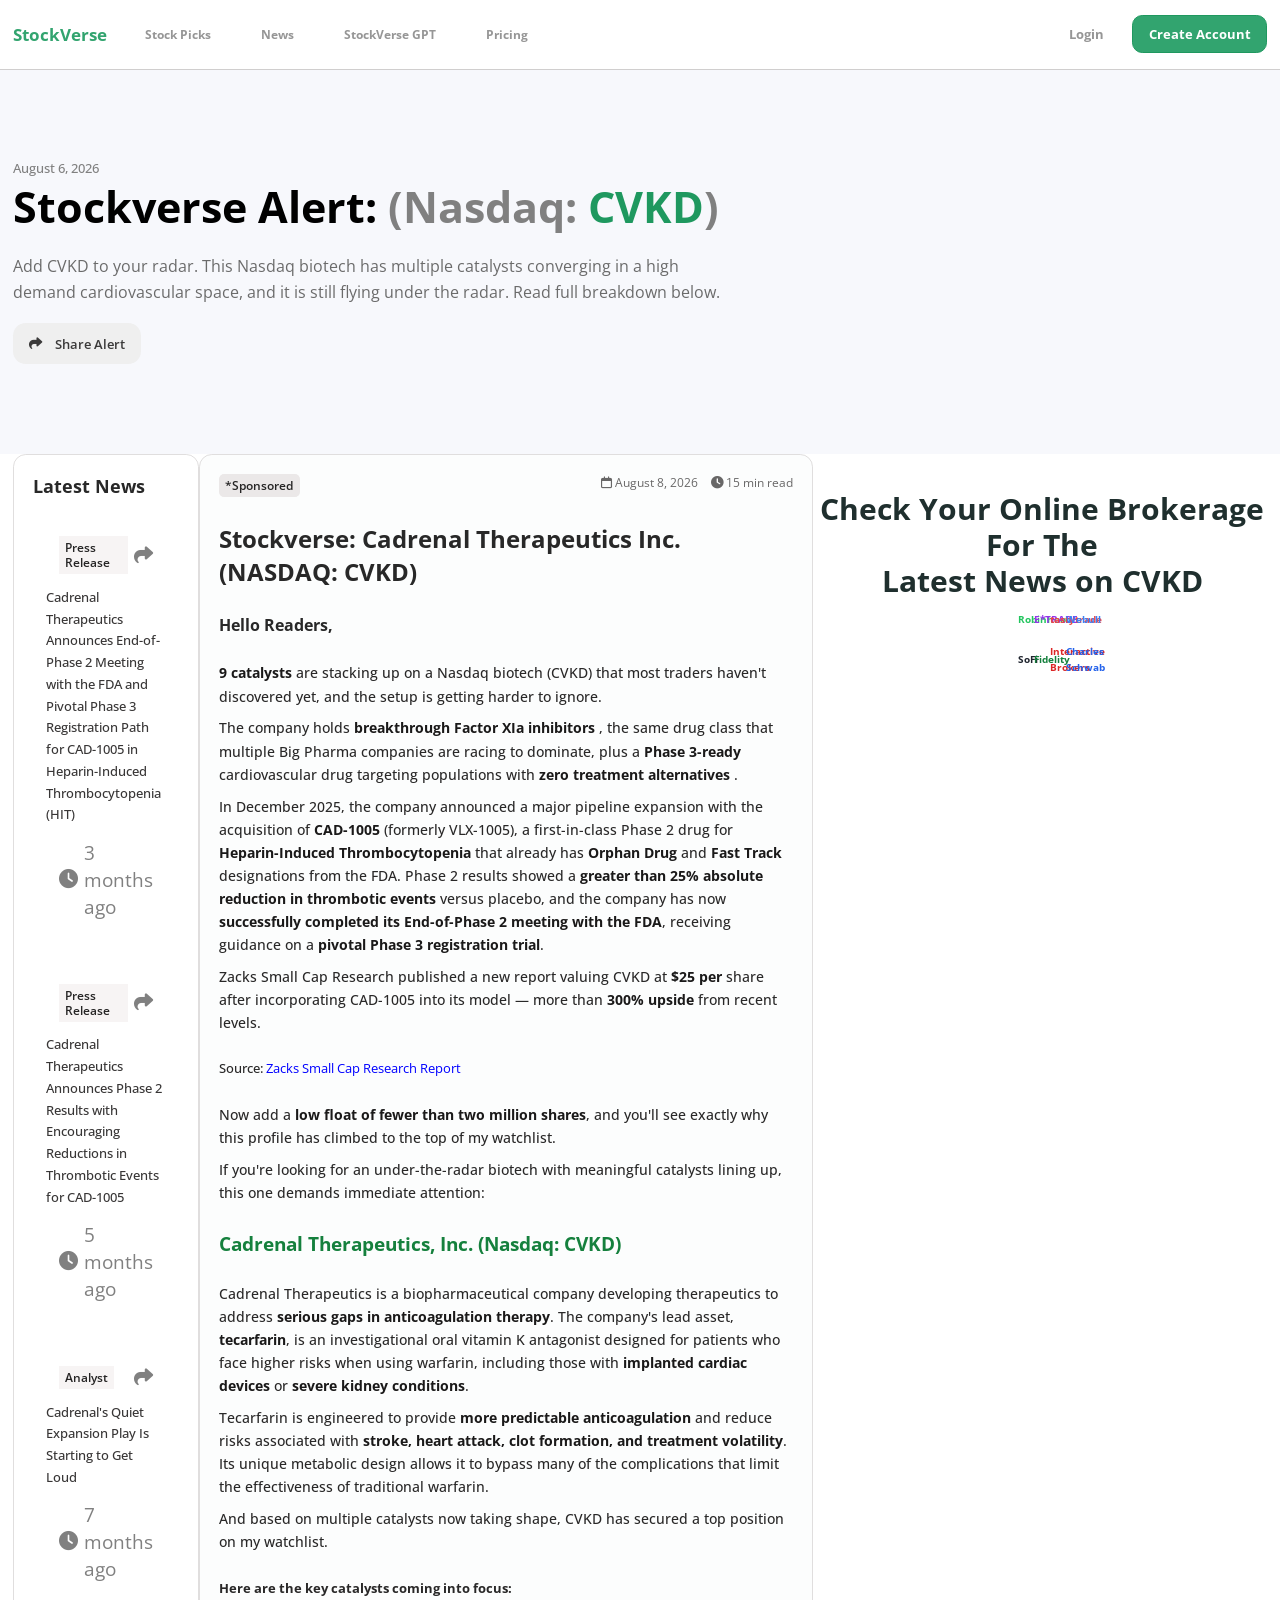
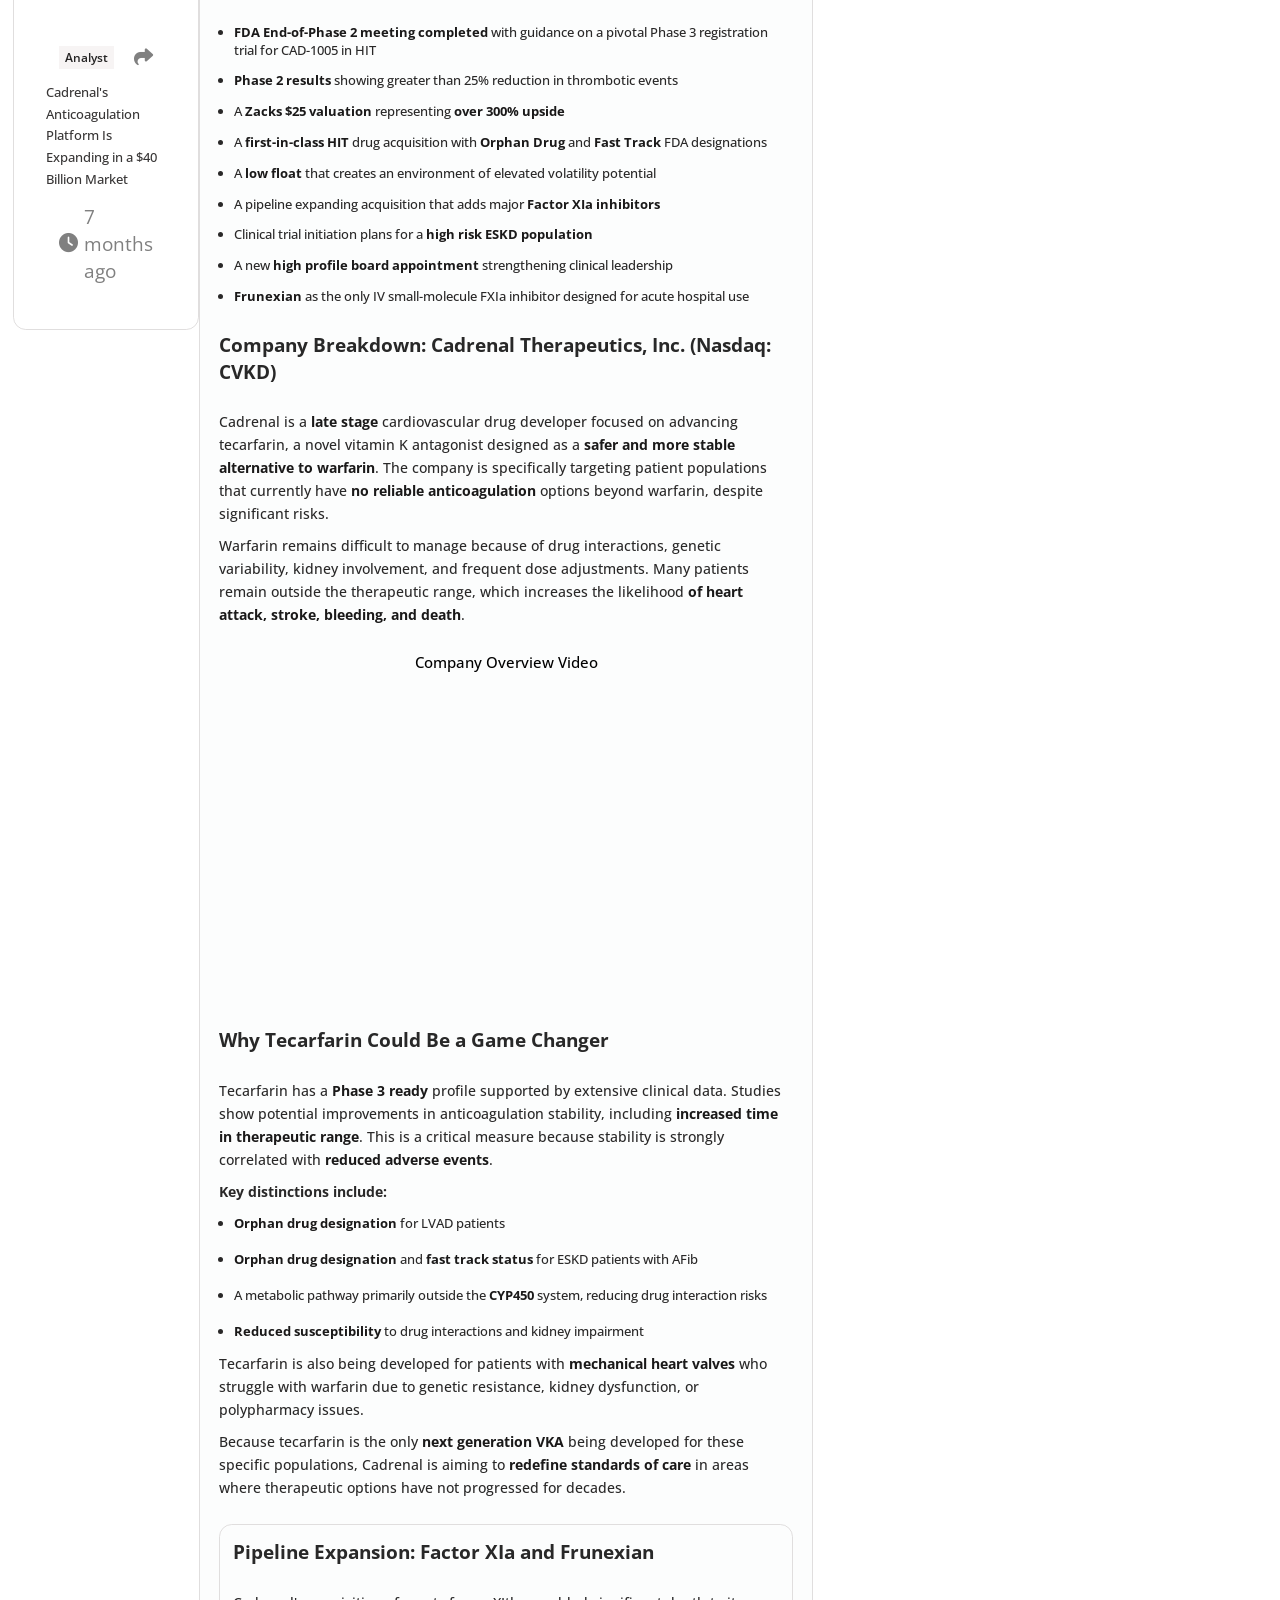
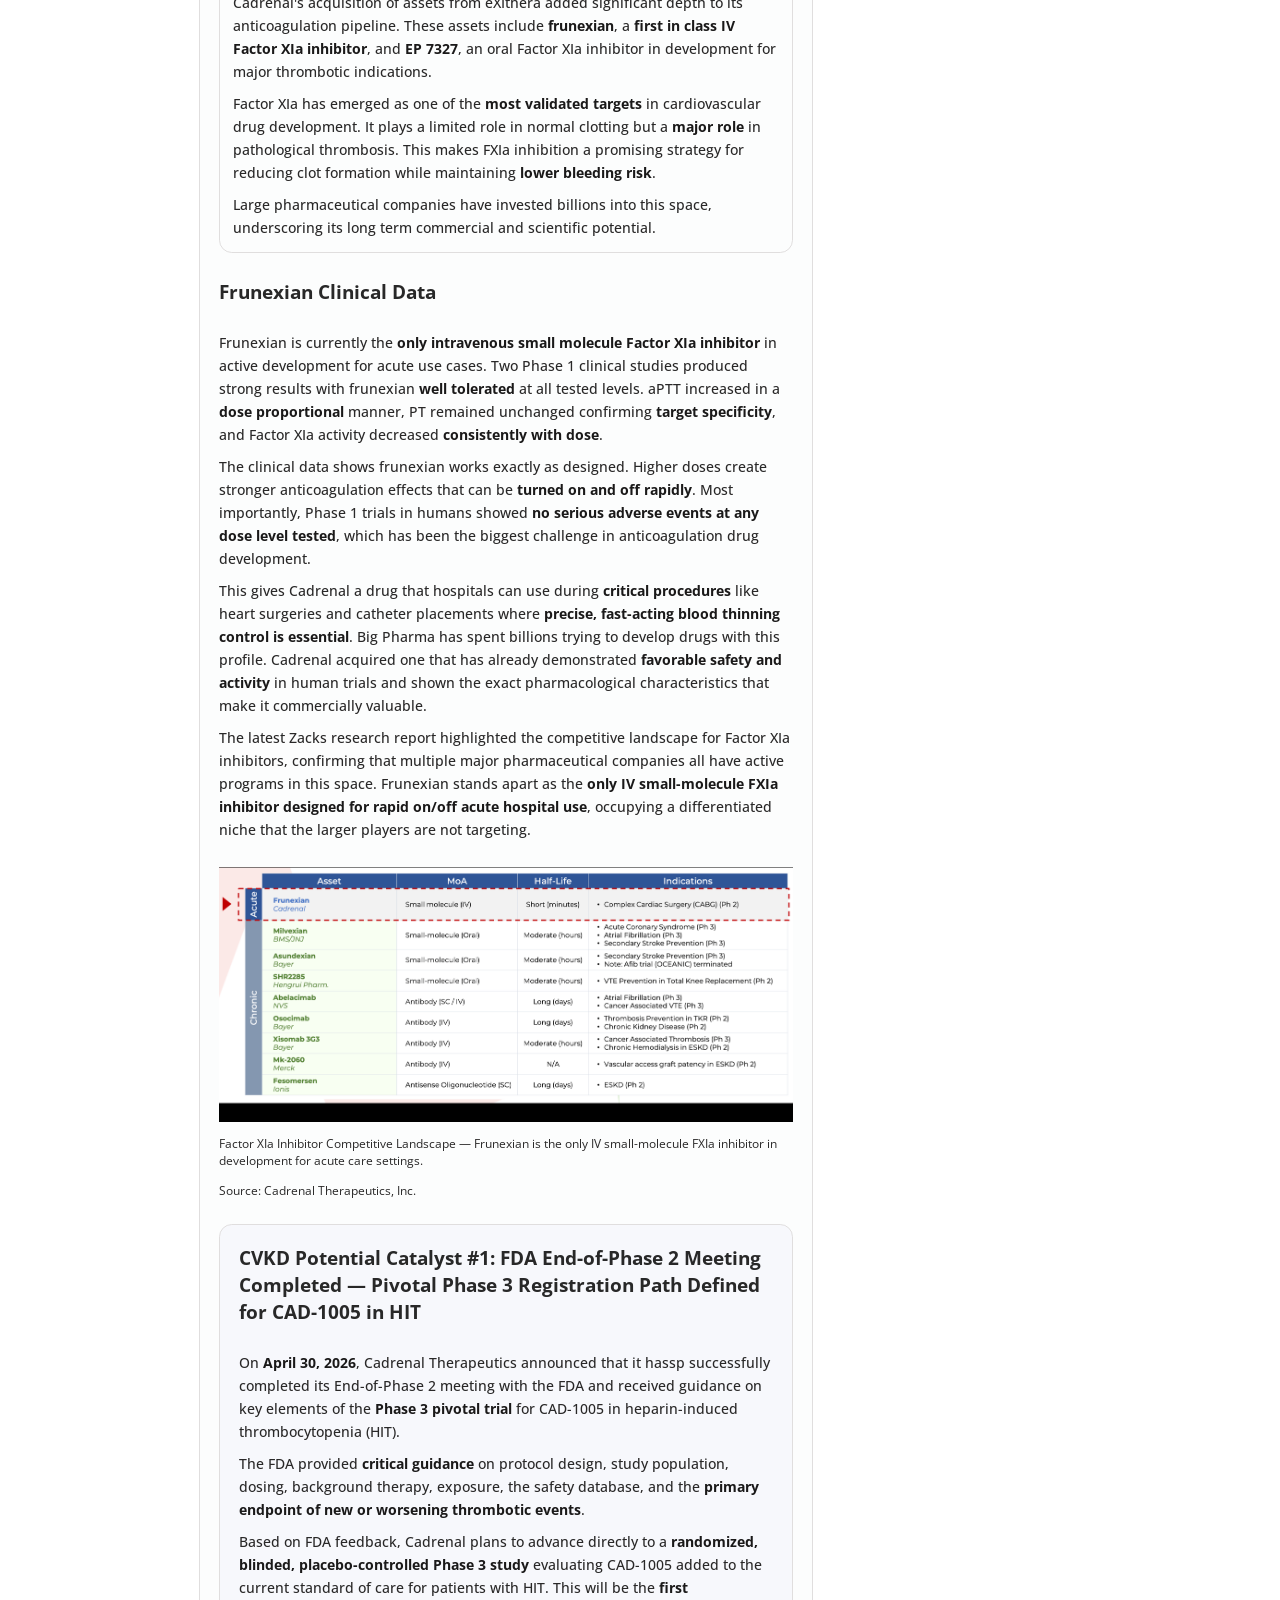
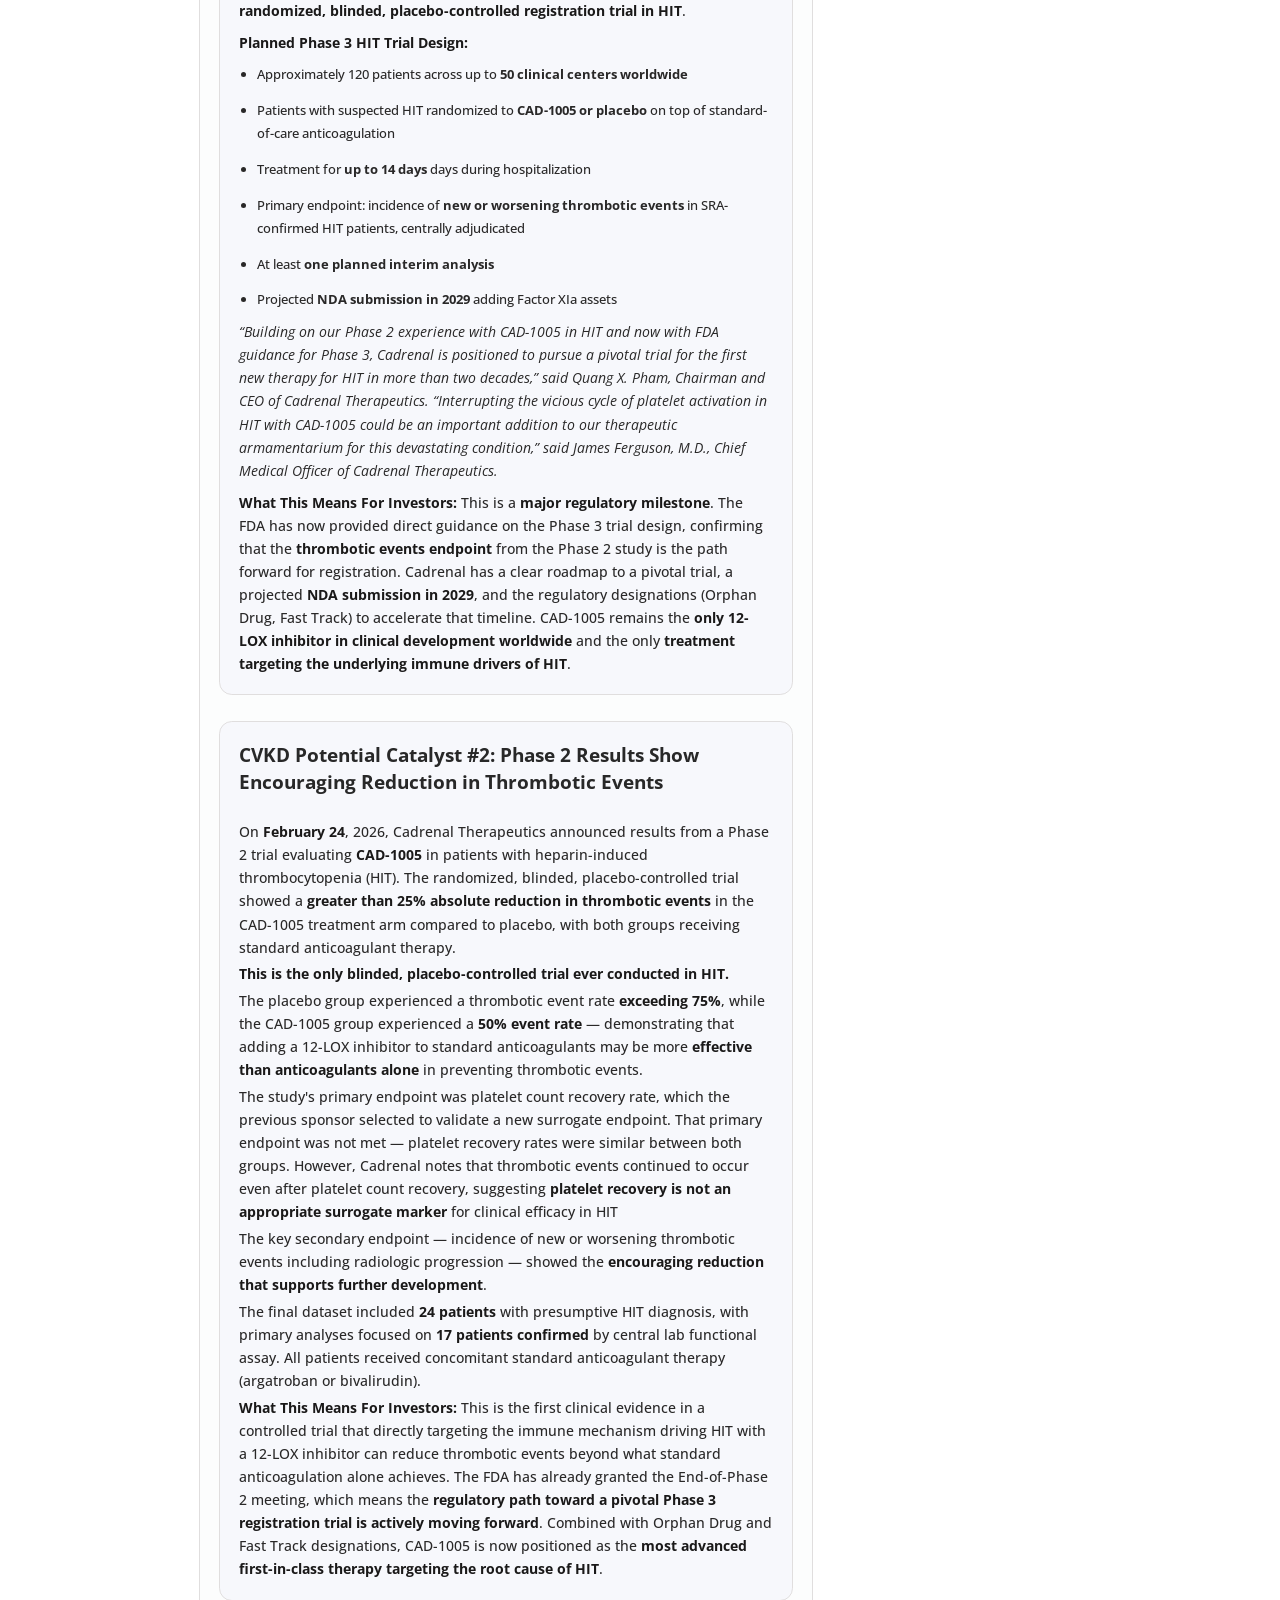
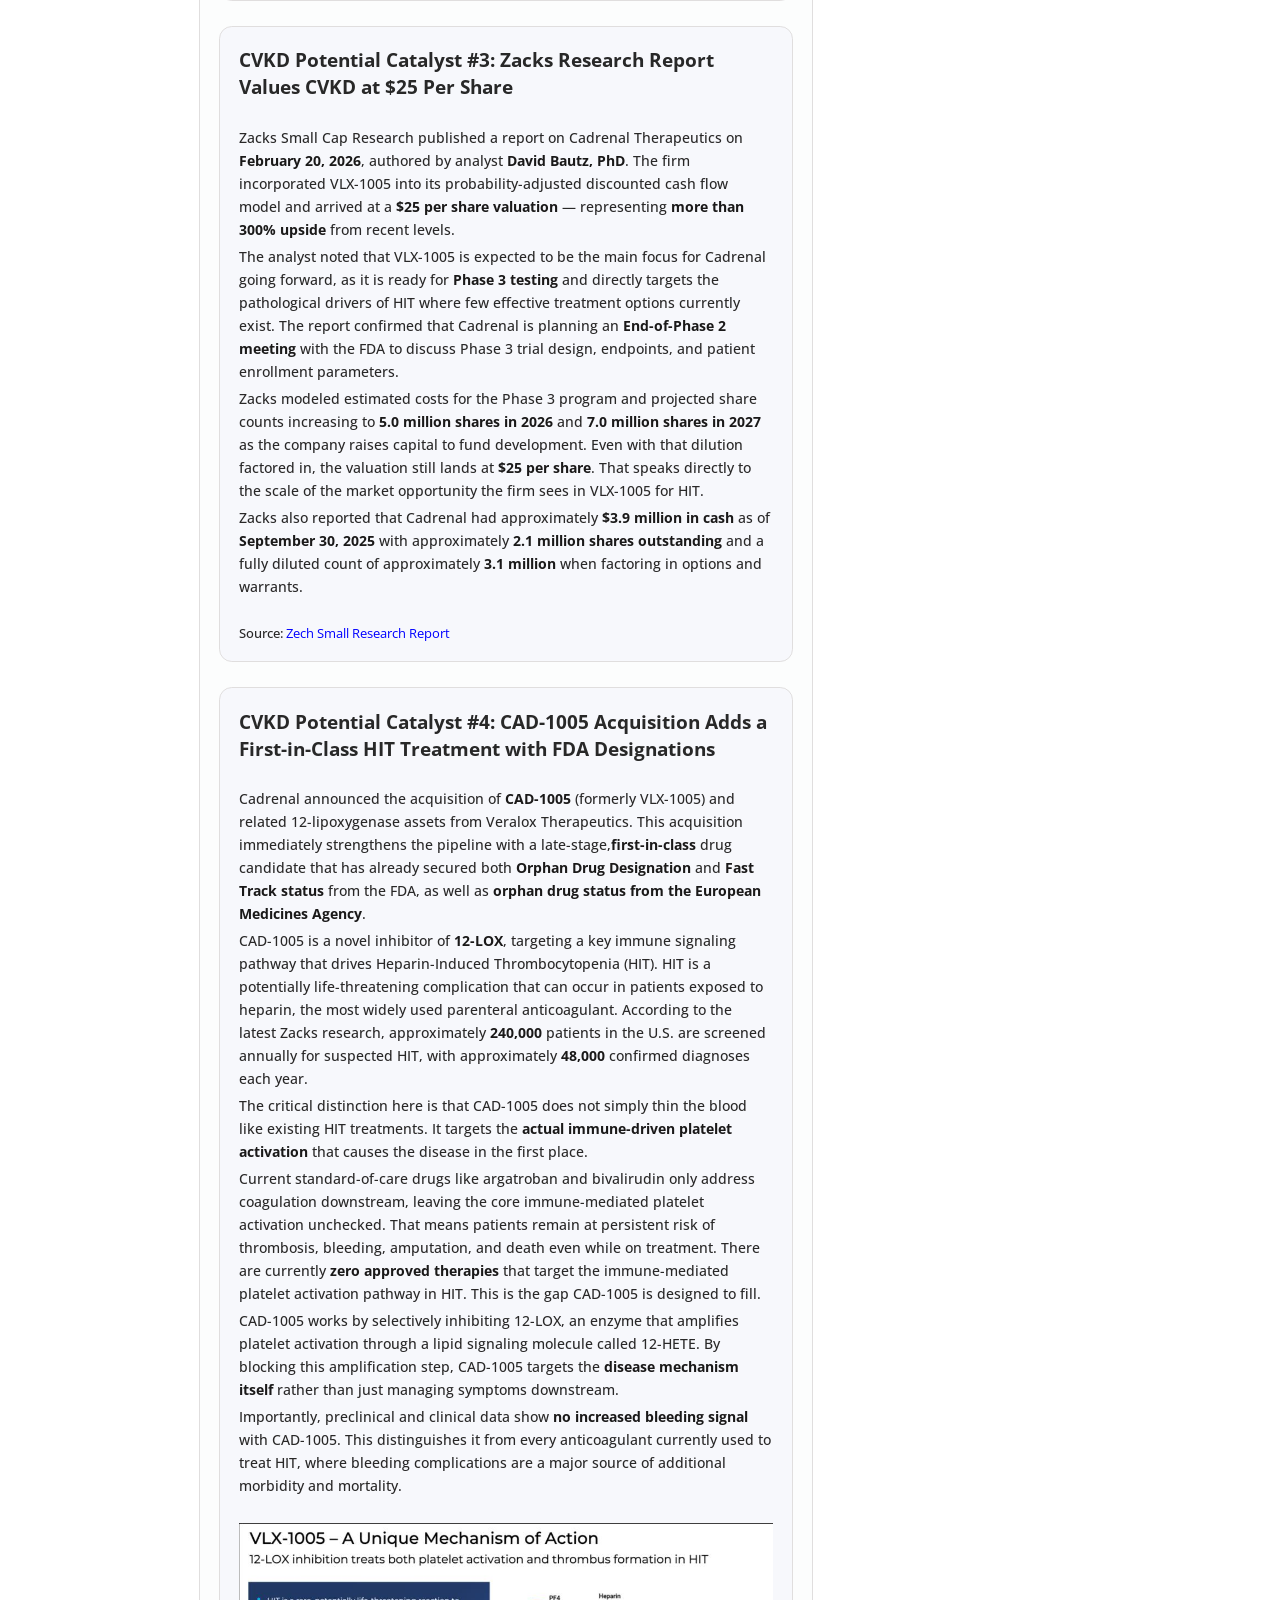
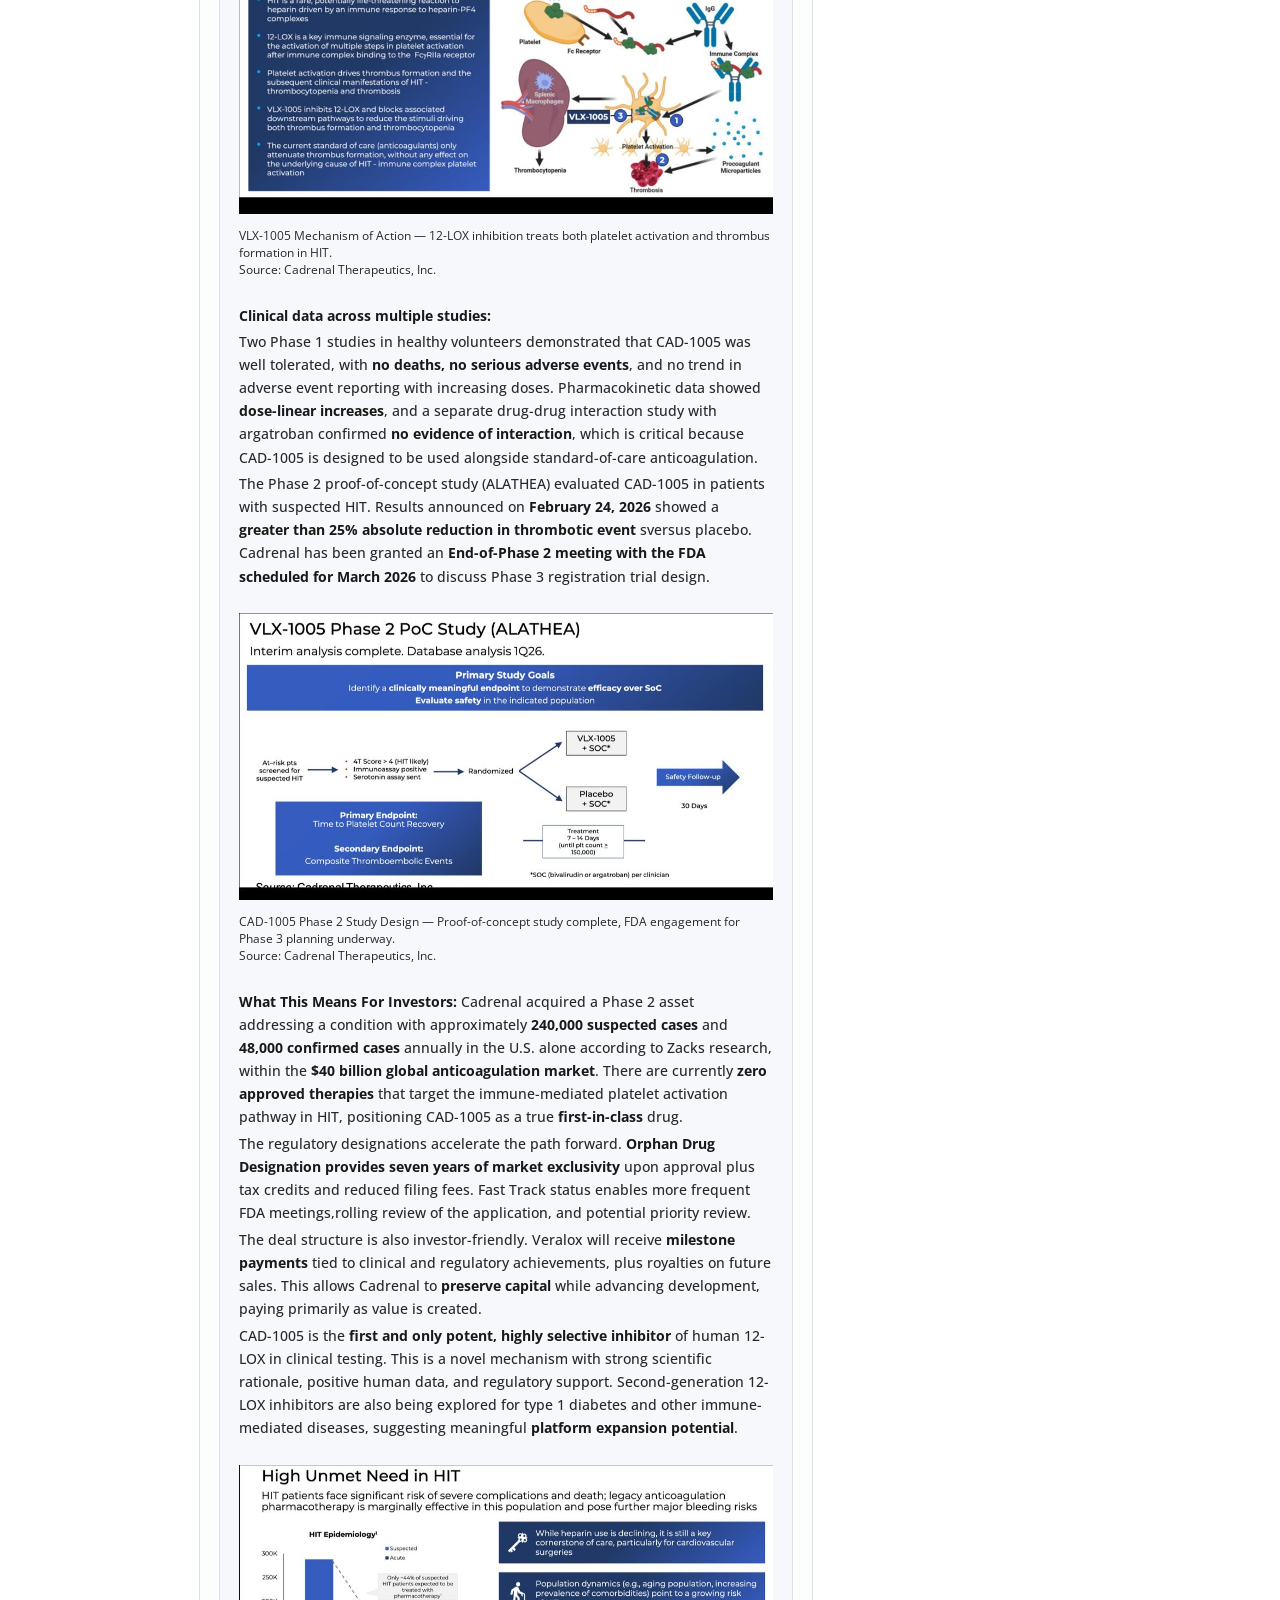
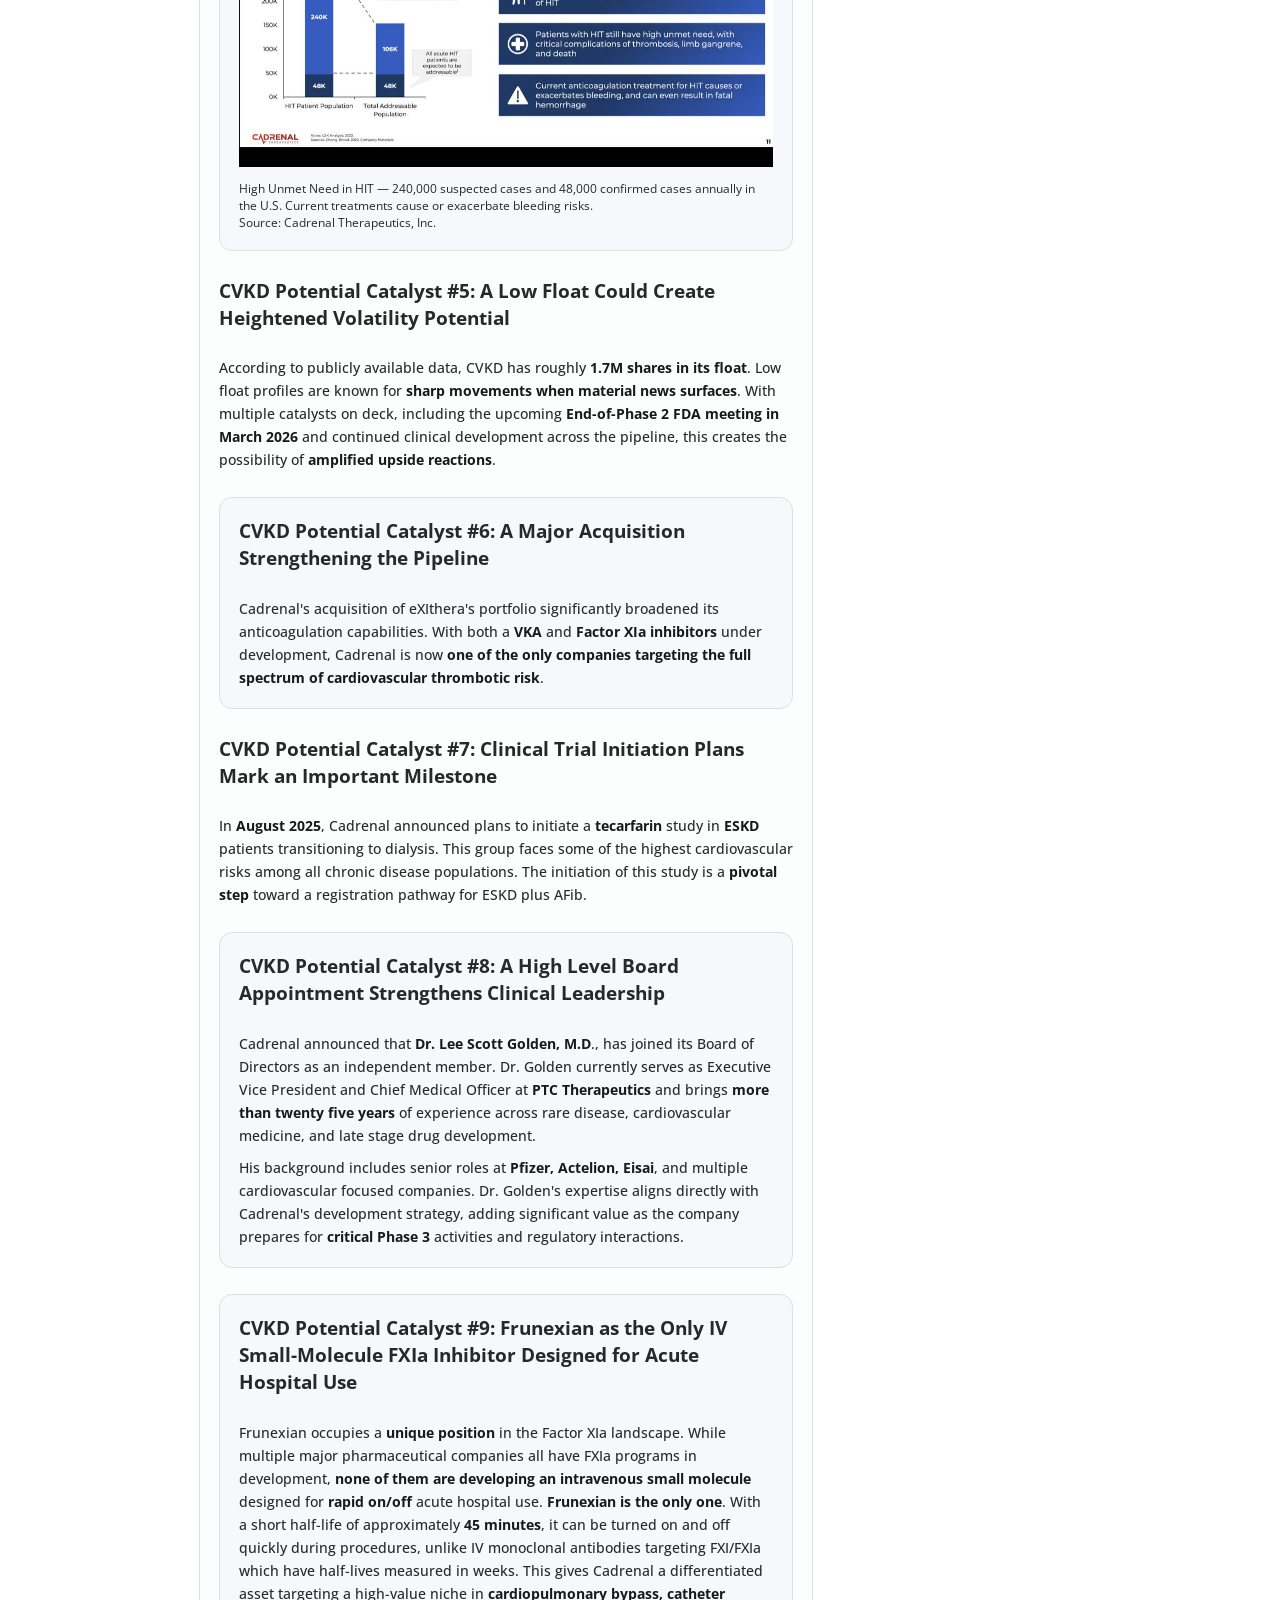
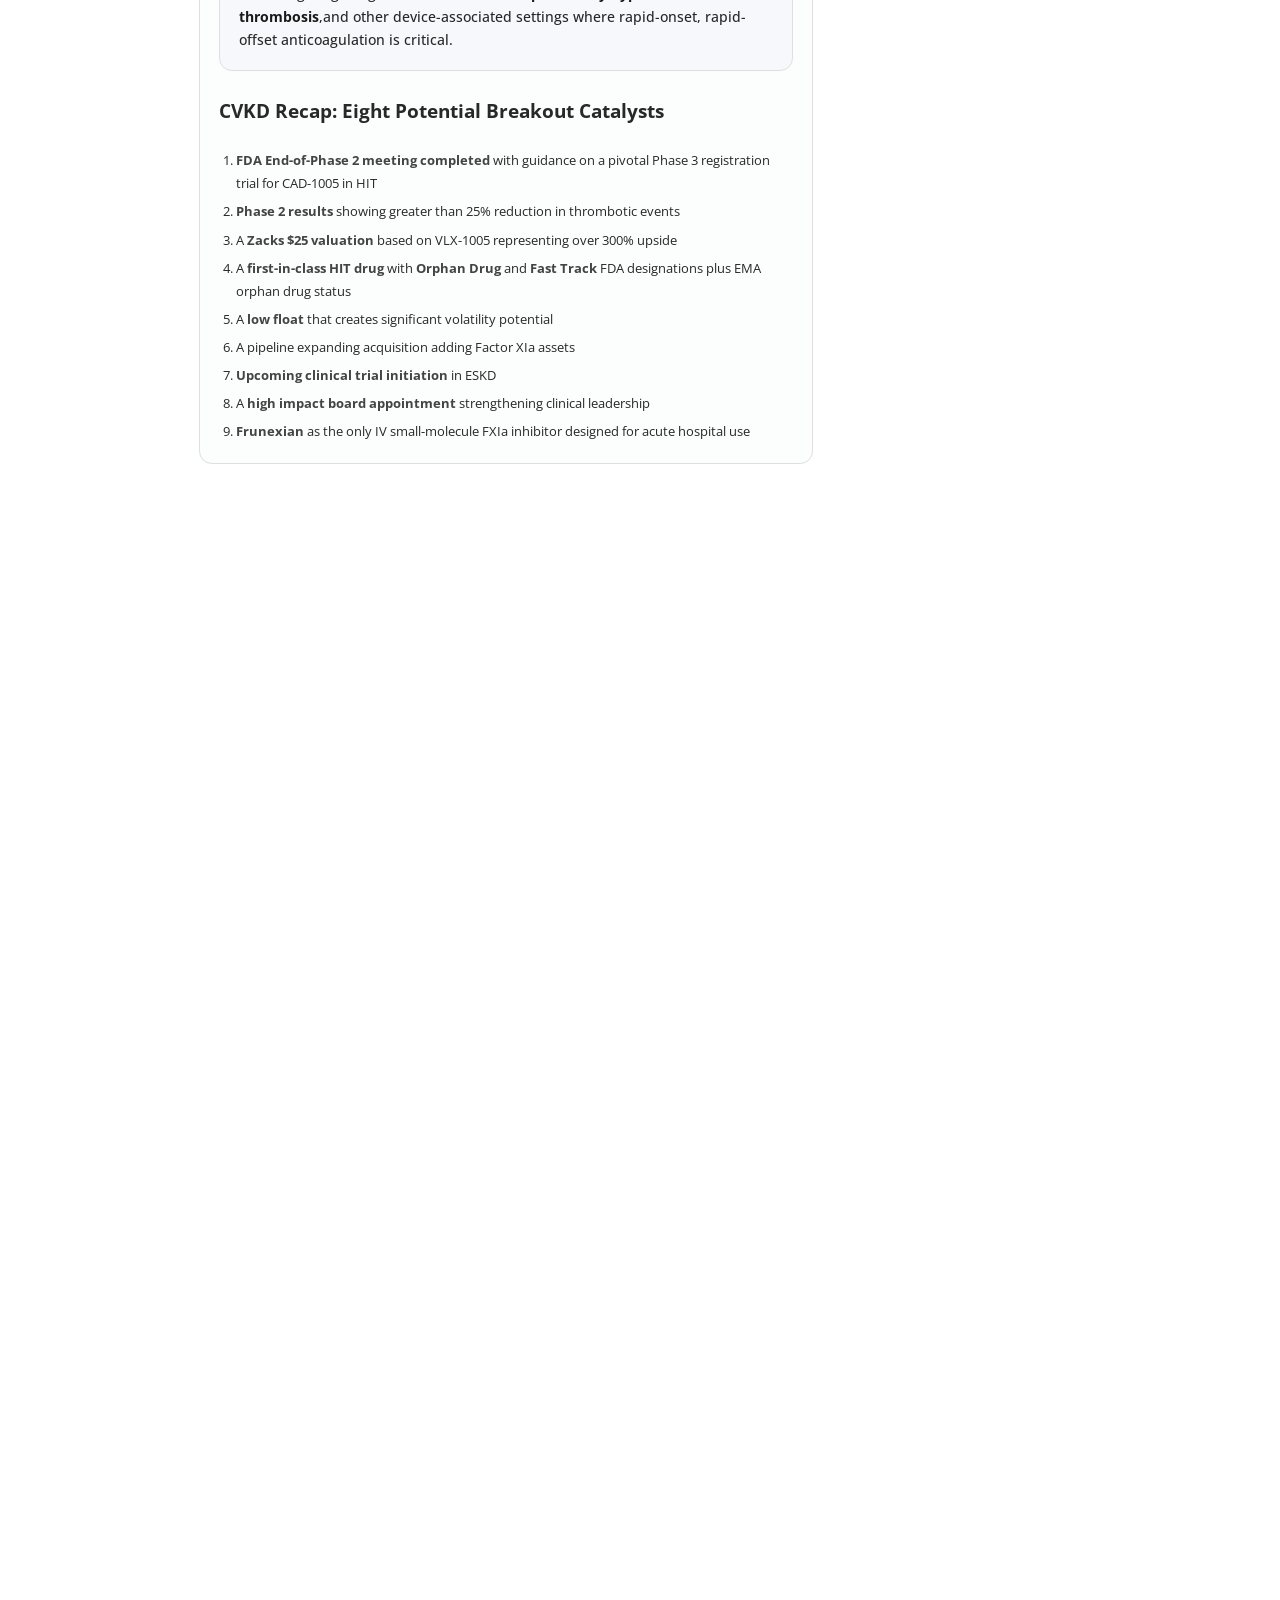
==== commit f3111c0f: "Merge branch 'main' into raheel" ====
--- a/cvkd/index.html
+++ b/cvkd/index.html
@@ -1,124 +1,689 @@
 <!doctype html>
 <html lang="en">
-  <head>
-    <meta charset="UTF-8" />
-    <meta name="viewport" content="width=device-width, initial-scale=1.0" />
-    <link rel="stylesheet" href="./cvkd.css" />
-    <link rel="preconnect" href="https://fonts.googleapis.com" />
-    <link rel="preconnect" href="https://fonts.gstatic.com" crossorigin />
-    <link
-      href="https://fonts.googleapis.com/css2?family=Open+Sans:ital,wght@0,300..800;1,300..800&display=swap"
-      rel="stylesheet"
-    />
-    <link
-      rel="stylesheet"
-      href="https://cdnjs.cloudflare.com/ajax/libs/font-awesome/6.7.2/css/all.min.css"
-    />
-    <title>Document</title>
-  </head>
-
-  <body>
-    <!-- //////////////////NAVBAR//////////////////// -->
-    <div class="navbar">
-      <div class="logo-options">
-        <div class="logo">
-          <h1>StockVerse</h1>
-        </div>
-        <div class="options">
-          <a href="">Stock Picks</a>
-          <a href="">News</a>
-          <a href="">StockVerse GPT</a>
-          <a href="">Pricing</a>
-        </div>
-      </div>
-      <div class="login-signin">
-        <button class="login">Login</button>
-        <button class="create">Create Account</button>
+
+<head>
+  <meta charset="UTF-8" />
+  <meta name="viewport" content="width=device-width, initial-scale=1.0" />
+  <link rel="stylesheet" href="./cvkd.css" />
+  <link rel="preconnect" href="https://fonts.googleapis.com" />
+  <link rel="preconnect" href="https://fonts.gstatic.com" crossorigin />
+  <link href="https://fonts.googleapis.com/css2?family=Open+Sans:ital,wght@0,300..800;1,300..800&display=swap"
+    rel="stylesheet" />
+  <link rel="stylesheet" href="https://cdnjs.cloudflare.com/ajax/libs/font-awesome/6.7.2/css/all.min.css" />
+  <title>Document</title>
+</head>
+
+<body>
+  <!-- //////////////////NAVBAR//////////////////// -->
+  <div class="navbar">
+    <div class="logo-options">
+      <div class="logo">
+        <h1>StockVerse</h1>
+      </div>
+      <div class="options">
+        <a href="">Stock Picks</a>
+        <a href="">News</a>
+        <a href="">StockVerse GPT</a>
+        <a href="">Pricing</a>
       </div>
     </div>
-    <!-- ////////////////////MAIN PAGE///////////////////// -->
-    <div class="stock-alert">
-      <p class="date">August 6, 2026</p>
+    <div class="login-signin">
+      <button class="login">Login</button>
+      <button class="create">Create Account</button>
+    </div>
+  </div>
+  <!-- ////////////////////MAIN PAGE///////////////////// -->
+  <div class="stock-alert">
+    <p class="date">August 6, 2026</p>
+    <div>
+      <h1>
+        Stockverse Alert:
+        <span class="nasdaq">(Nasdaq: <span class="cvkd">CVKD</span>) </span>
+      </h1>
+      <p class="desc">
+        Add CVKD to your radar. This Nasdaq biotech has multiple catalysts
+        converging in a high demand cardiovascular space, and it is still
+        flying under the radar. Read full breakdown below.
+      </p>
+      <button>
+        <i class="fa-solid fa-share"> </i>
+        <p>Share Alert</p>
+      </button>
+    </div>
+  </div>
+  <!-- //////////////////////////LATEST NEWS/////////////// -->
+  <div class="bottom">
+    <div class="latest-news">
+      <h1>Latest News</h1>
       <div>
-        <h1>
-          Stockverse Alert:
-          <span class="nasdaq">(Nasdaq: <span class="cvkd">CVKD</span>) </span>
+        <div class="one">
+          <p class="press-release">Press Release</p>
+          <i class="fa-solid fa-share"></i>
+        </div>
+        <p class="desc">
+          Cadrenal Therapeutics Announces End-of-Phase 2 Meeting with the FDA
+          and Pivotal Phase 3 Registration Path for CAD-1005 in
+          Heparin-Induced Thrombocytopenia (HIT)
+        </p>
+        <div>
+          <i class="fa-solid fa-clock"></i>
+          <p class="press-release">3 months ago</p>
+        </div>
+      </div>
+      <div>
+        <div class="one">
+          <p class="press-release">Press Release</p>
+          <i class="fa-solid fa-share"></i>
+        </div>
+        <p class="desc">
+          Cadrenal Therapeutics Announces Phase 2 Results with Encouraging
+          Reductions in Thrombotic Events for CAD-1005
+        </p>
+        <div>
+          <i class="fa-solid fa-clock"></i>
+          <p class="press-release">5 months ago</p>
+        </div>
+      </div>
+      <div>
+        <div class="one">
+          <p>Analyst</p>
+          <i class="fa-solid fa-share"></i>
+        </div>
+        <p class="desc">
+          Cadrenal's Quiet Expansion Play Is Starting to Get Loud
+        </p>
+        <div>
+          <i class="fa-solid fa-clock"></i>
+          <p>7 months ago</p>
+        </div>
+      </div>
+      <div>
+        <div class="one">
+          <p>Analyst</p>
+          <i class="fa-solid fa-share"></i>
+        </div>
+        <p class="desc">
+          Cadrenal's Anticoagulation Platform Is Expanding in a $40 Billion
+          Market
+        </p>
+        <div>
+          <i class="fa-solid fa-clock"></i>
+          <p>7 months ago</p>
+        </div>
+      </div>
+
+    </div>
+    <!-- /////////////////////SPONSORED////////////// -->
+
+    <div class="sponsored">
+      <span class="spons-nav">
+        <p class="spons">*Sponsored</p>
+        <span>
+          <p><i class="fa-regular fa-calendar"></i> August 8, 2026</p>
+          <p><i class="fa-solid fa-clock"></i> 15 min read</p>
+        </span>
+      </span>
+      <div class="reader">
+        <h1>Stockverse: Cadrenal Therapeutics Inc. (NASDAQ: CVKD)</h1>
+        <h4>Hello Readers,</h4>
+        <div class="desc">
+          <p> <span class="bold-text">9 catalysts</span> are stacking up on a Nasdaq biotech (CVKD) that most traders
+            haven't discovered yet, and the setup is getting harder to ignore.</p>
+          <p>The company holds <span class="bold-text">breakthrough Factor XIa inhibitors</span> , the same drug class
+            that multiple Big Pharma
+            companies are racing to dominate, plus a <span class="bold-text"> Phase 3-ready</span> cardiovascular drug
+            targeting populations with <span class="bold-text">zero
+              treatment alternatives</span> .</p>
+          <p>In December 2025, the company announced a major pipeline expansion with the acquisition of <span
+              class="bold-text">CAD-1005 </span>(formerly
+            VLX-1005), a first-in-class Phase 2 drug for <span class="bold-text">Heparin-Induced Thrombocytopenia</span>
+            that already has <span class="bold-text">Orphan Drug</span>
+            and <span class="bold-text">Fast Track</span> designations from the FDA. Phase 2 results showed a <span
+              class="bold-text">greater
+              than 25% absolute reduction in thrombotic events</span> versus placebo, and the company has now <span
+              class="bold-text">successfully completed its End-of-Phase 2 meeting
+              with the FDA</span>, receiving guidance on a <span class="bold-text">pivotal Phase 3 registration
+              trial</span>.
+          </p>
+          <p>Zacks Small Cap Research published a new report valuing CVKD at <span class="bold-text">$25 per</span>
+            share after incorporating CAD-1005
+            into its model — more than <span class="bold-text">300% upside</span> from recent levels.</p>
+        </div>
+        <div class="source">
+          <p>Source: <a
+              href="https://scr.zacks.com/news/news-details/2026/CVKD-Acquires-12-LOX-Inhibitor-for-the-Treatment-of-Heparin-Induced-Thrombocytopenia-HIT-article/default.aspx">Zacks
+              Small Cap Research Report</a></p>
+        </div>
+        <div class="desc">
+          <p>Now add a <span class="bold-text">low float of fewer than two million shares</span>, and you'll see exactly
+            why this profile has climbed
+            to the top of my watchlist.</p>
+          <p>If you're looking for an under-the-radar biotech with meaningful catalysts lining up, this one demands
+            immediate attention:
+
+          </p>
+        </div>
+      </div>
+      <div class="cadrenal-intro">
+        <h1 class="title">Cadrenal Therapeutics, Inc. (Nasdaq: CVKD)</h1>
+        <div class="desc">
+          <p>Cadrenal Therapeutics is a biopharmaceutical company developing therapeutics to address
+            <span class="bold-text">serious gaps in
+              anticoagulation therapy</span>. The company's lead asset, <span class="bold-text">tecarfarin</span>, is an
+            investigational
+            oral vitamin K antagonist designed for patients who face higher risks when using warfarin, including those
+            with <span class="bold-text">implanted cardiac
+              devices</span> or <span class="bold-text">severe kidney conditions</span>.
+          </p>
+          <p>Tecarfarin is engineered to provide <span class="bold-text">more predictable
+              anticoagulation</span> and reduce risks associated
+            with <span class="bold-text">stroke,
+              heart attack, clot formation, and treatment volatility</span>. Its unique metabolic design allows it to
+            bypass many of the complications that limit the effectiveness of traditional warfarin.</p>
+          <p>And based on multiple catalysts now taking shape, CVKD has secured a top position on my
+            watchlist.
+
+          </p>
+        </div>
+        <h4>Here are the key catalysts coming into focus:</h4>
+
+        <ul>
+          <li><span class="bold-text">FDA End-of-Phase 2 meeting completed</span> with guidance on a pivotal Phase 3
+            registration trial
+            for CAD-1005 in
+            HIT</li>
+          <li><span class="bold-text">Phase 2 results</span> showing greater than 25% reduction in thrombotic events
+          </li>
+          <li>A <span class="bold-text">Zacks $25 valuation</span> representing <span class="bold-text">over 300%
+              upside</span>
+          </li>
+          <li>A <span class="bold-text">first-in-class HIT</span> drug acquisition with <span class="bold-text">Orphan
+              Drug</span> and <span class="bold-text">Fast
+              Track</span> FDA designations
+          </li>
+          <li>A <span class="bold-text">low float</span> that creates an environment of elevated volatility potential
+          </li>
+          <li>A pipeline expanding acquisition that adds major <span class="bold-text">Factor XIa inhibitors</span>
+          </li>
+          <li>Clinical trial initiation plans for a <span class="bold-text">high risk ESKD population</span>
+          </li>
+          <li>A new <span class="bold-text">high profile board appointment</span> strengthening clinical leadership
+          </li>
+          <li><span class="bold-text">Frunexian</span> as the only IV small-molecule FXIa inhibitor designed for acute
+            hospital use
+          </li>
+        </ul>
+      </div>
+      <!-- ///////////////////////BREAKDOWN//////////////// -->
+      <div class="breakdown">
+        <h1>Company Breakdown: Cadrenal Therapeutics, Inc. (Nasdaq: CVKD)</h1>
+        <div class="desc">
+          <p>Cadrenal is a <span class="bold-text">late stage</span> cardiovascular drug developer
+            focused on advancing tecarfarin, a novel vitamin K
+            antagonist designed as a <span class="bold-text">safer and more stable alternative to warfarin</span>. The
+            company is specifically targeting
+            patient populations that currently have <span class="bold-text">no reliable anticoagulation</span> options
+            beyond warfarin, despite
+            significant risks.</p>
+          <p>Warfarin remains difficult to manage because of drug interactions, genetic
+            variability, kidney involvement,
+            and frequent dose adjustments. Many patients remain outside the therapeutic range, which increases the
+            likelihood <span class="bold-text">of heart attack, stroke, bleeding, and death</span>.</p>
+
+        </div>
+
+        <div class="vid">
+          <h2>Company Overview Video</h2>
+          <iframe width="100%" height="315" src="https://www.youtube.com/embed/vWptBokLdj0?rel=0"
+            title="Company Overview Video" frameborder="0"
+            allow="accelerometer; autoplay; clipboard-write; encrypted-media; gyroscope; picture-in-picture; web-share"
+            referrerpolicy="strict-origin-when-cross-origin" allowfullscreen>
+          </iframe>
+        </div>
+      </div>
+      <!-- /////////////Tecarfarin Game Changer///////////// -->
+      <div class="changer">
+        <h1>Why Tecarfarin Could Be a Game Changer</h1>
+        <div class="desc">
+          <p>Tecarfarin has a <span class="bold-text">Phase 3 ready</span> profile supported by
+            extensive clinical data. Studies
+            show potential
+            improvements in anticoagulation stability, including <span class="bold-text">increased time in therapeutic
+              range</span>. This is a critical
+            measure because stability is strongly correlated with <span class="bold-text">reduced adverse events</span>.
+          </p>
+
+          <span class="key-title">Key distinctions include:</span>
+          <ul class="key">
+            <li><span class="bold-text">Orphan drug designation</span> for LVAD patients</li>
+            <li><span class="bold-text">Orphan drug designation</span> and <span class="bold-text">fast track
+                status</span> for ESKD patients with AFib</li>
+            <li>A metabolic pathway primarily outside the <span class="bold-text">CYP450</span> system, reducing drug
+              interaction risks</li>
+            <li><span class="bold-text">Reduced susceptibility</span> to drug interactions and kidney impairment</li>
+          </ul>
+          <div class="desc">
+            <p>Tecarfarin is also being developed for patients with <span class="bold-text">mechanical
+                heart
+                valves</span> who struggle with
+              warfarin due
+              to genetic resistance, kidney dysfunction, or polypharmacy issues.</p>
+            <p>Because tecarfarin is the only <span class="bold-text">next generation VKA</span> being
+              developed for
+              these specific populations, Cadrenal
+              is aiming to <span class="bold-text">redefine standards of care</span> in areas where therapeutic options
+              have
+              not progressed
+              for decades.
+            </p>
+          </div>
+        </div>
+        <!-- ////////////expansion//////////////// -->
+
+        <div class="expansion">
+          <h1 class="title">Pipeline Expansion: Factor XIa and Frunexian</h1>
+          <div class="desc">
+            <p>Cadrenal's acquisition of assets from eXIthera added significant depth to its anticoagulation pipeline.
+              These assets include <span class="bold-text">frunexian</span>, a <span class="bold-text">first in class IV
+                Factor XIa inhibitor</span>, and <span class="bold-text">EP 7327</span>, an oral Factor XIa
+              inhibitor in development for major thrombotic indications.</p>
+            <p>Factor XIa has emerged as one of the <span class="bold-text">most validated targets</span> in
+              cardiovascular drug development. It plays
+              a limited role in normal clotting but a <span class="bold-text">major role</span> in pathological
+              thrombosis. This makes FXIa inhibition
+              a promising strategy for reducing clot formation while maintaining <span class="bold-text">lower bleeding
+                risk</span>.</p>
+            <p>Large pharmaceutical companies have invested billions into this space, underscoring its long term
+              commercial and scientific potential. </p>
+          </div>
+        </div>
+        <!-- ////////////CLINICAL DATA//////////////// -->
+        <div class="clinical">
+          <h1>Frunexian Clinical Data</h1>
+          <div class="desc">
+            <P>Frunexian is currently the <span class="bold-text">only intravenous small molecule Factor XIa
+                inhibitor</span> in active development for
+              acute use cases. Two Phase 1 clinical studies produced strong results with frunexian <span
+                class="bold-text">well tolerated</span> at all
+              tested levels. aPTT increased in a <span class="bold-text">dose proportional</span> manner, PT remained
+              unchanged confirming <span class="bold-text">target
+                specificity</span>, and Factor XIa activity decreased <span class="bold-text">consistently with
+                dose</span>.</P>
+
+            <P>The clinical data shows frunexian works exactly as designed. Higher doses create stronger anticoagulation
+              effects that can be <span class="bold-text">turned on and off rapidly</span>. Most importantly, Phase 1
+              trials in humans showed <span class="bold-text">no
+                serious adverse events at any dose level tested</span>, which has been the biggest challenge in
+              anticoagulation
+              drug development.</P>
+
+            <P>This gives Cadrenal a drug that hospitals can use during <span class="bold-text">critical
+                procedures</span> like heart surgeries and
+              catheter placements where <span class="bold-text">precise, fast-acting blood thinning control is
+                essential</span>. Big Pharma has spent
+              billions trying to develop drugs with this profile. Cadrenal acquired one that has already demonstrated
+              <span class="bold-text">favorable safety and activity</span> in human trials and shown the exact
+              pharmacological characteristics that
+              make it commercially valuable.
+            </P>
+
+            <P>The latest Zacks research report highlighted the competitive landscape for Factor XIa inhibitors,
+              confirming that multiple major pharmaceutical companies all have active programs in this space. Frunexian
+              stands apart as the <span class="bold-text">only IV small-molecule FXIa inhibitor designed for rapid
+                on/off acute hospital use</span>,
+              occupying a differentiated niche that the larger players are not targeting.</P>
+          </div>
+          <div class="graph">
+            <img src="../assests/inhibitor-graph.png" alt="">
+            <p>Factor XIa Inhibitor Competitive Landscape — Frunexian is the only IV small-molecule FXIa inhibitor in
+              development for acute care settings.</p>
+            <p>Source: Cadrenal Therapeutics, Inc.</p>
+          </div>
+
+        </div>
+      </div>
+      <!-- //////////Potential catalyst 1///////////////// -->
+      <div class="catalyst">
+        <h1>CVKD Potential Catalyst #1: FDA End-of-Phase 2 Meeting Completed — Pivotal Phase 3 Registration Path Defined
+          for CAD-1005 in HIT</h1>
+        <div class="desc">
+          <p>On <span class="bold-text">April 30, 2026</span>, Cadrenal Therapeutics announced that it
+            hassp
+            successfully completed its End-of-Phase 2 meeting with the FDA and received guidance on key elements of the
+            <span class="bold-text">Phase 3 pivotal trial</span> for CAD-1005 in heparin-induced thrombocytopenia (HIT).
+          </p>
+          <p>The FDA provided <span class="bold-text">critical guidance</span> on protocol design, study
+            population,
+            dosing, background therapy,
+            exposure, the safety database, and the <span class="bold-text">primary endpoint of new or worsening
+              thrombotic events</span>.</p>
+          <p>Based on FDA feedback, Cadrenal plans to advance directly to a <span class="bold-text">randomized, blinded,
+              placebo-controlled
+              Phase 3 study</span> evaluating CAD-1005 added to the current standard of care for patients with HIT. This
+            will be
+            the <span class="bold-text">first randomized, blinded, placebo-controlled registration trial in HIT</span>.
+          </p>
+
+          <span class="bold-text">Planned Phase 3 HIT Trial Design:</span>
+
+          <ul>
+            <li>Approximately 120 patients across up to <span class="bold-text">50 clinical centers worldwide</span>
+            </li>
+            <li>Patients with suspected HIT randomized to <span class="bold-text">CAD-1005 or placebo</span> on top of
+              standard-of-care anticoagulation
+            </li>
+            <li>Treatment for <span class="bold-text">up to 14 days</span> days during hospitalization</li>
+            <li>Primary endpoint: incidence of <span class="bold-text">new or worsening thrombotic events</span> in
+              SRA-confirmed HIT patients,
+              centrally adjudicated</li>
+            <li>At least <span class="bold-text">one planned interim analysis</span></li>
+            <li>Projected <span class="bold-text">NDA submission in 2029</span> adding Factor XIa assets</li>
+          </ul>
+          <p class="phrase">“Building on our Phase 2 experience with CAD-1005 in HIT and now with FDA guidance for Phase
+            3, Cadrenal is positioned to pursue a pivotal trial for the first new therapy for HIT in more than two
+            decades,” said Quang X. Pham, Chairman and CEO of Cadrenal Therapeutics.
+
+            “Interrupting the vicious cycle of platelet activation in HIT with CAD-1005 could be an important addition
+            to our therapeutic armamentarium for this devastating condition,” said James Ferguson, M.D., Chief Medical
+            Officer of Cadrenal Therapeutics.</p>
+
+          <div class="desc">
+            <p><span class="bold-text">What This Means For Investors:</span> This is a <span class="bold-text">major
+                regulatory milestone</span>. The FDA has now provided direct
+              guidance on the Phase 3 trial design, confirming that the <span class="bold-text">thrombotic events
+                endpoint</span> from the Phase 2 study
+              is the path forward for registration. Cadrenal has a clear roadmap to a pivotal trial, a projected <span
+                class="bold-text">NDA
+                submission in 2029</span>, and the regulatory designations (Orphan Drug, Fast Track) to accelerate that
+              timeline.
+              CAD-1005 remains the <span class="bold-text">only 12-LOX inhibitor in clinical development
+                worldwide</span>
+              and the only <span class="bold-text">treatment
+                targeting the underlying immune drivers of HIT</span>.</p>
+          </div>
+        </div>
+      </div>
+      <!-- ////////////////CATALYST 2/////////////// -->
+      <div class="catalyst">
+        <h1>CVKD Potential Catalyst #2: Phase 2 Results Show Encouraging Reduction in Thrombotic Events</h1>
+        <section class="description">
+          <p>On <span class="bold-text">February 24</span>, 2026, Cadrenal Therapeutics announced results from a Phase 2
+            trial evaluating <span class="bold-text">CAD-1005</span> in
+            patients with heparin-induced thrombocytopenia (HIT). The randomized, blinded, placebo-controlled trial
+            showed a <span class="bold-text">greater than 25% absolute reduction in thrombotic events</span> in the
+            CAD-1005 treatment arm compared to
+            placebo, with both groups receiving standard anticoagulant therapy.</p>
+          <p class="bold-text">This is the only blinded, placebo-controlled trial ever conducted in HIT.</p>
+          <p>The placebo group experienced a thrombotic event rate <span class="bold-text">exceeding 75%</span>, while
+            the CAD-1005 group experienced a
+            <span class="bold-text">50% event rate</span> — demonstrating that adding a 12-LOX inhibitor to standard
+            anticoagulants may be more
+            <span class="bold-text">effective than anticoagulants alone</span> in preventing thrombotic events.
+          </p>
+          <p>The study's primary endpoint was platelet count recovery rate, which the previous sponsor selected to
+            validate a new surrogate endpoint. That primary endpoint was not met — platelet recovery rates were similar
+            between both groups. However, Cadrenal notes that thrombotic events continued to occur even after platelet
+            count recovery, suggesting <span class="bold-text">platelet recovery is not an appropriate surrogate
+              marker</span> for clinical efficacy in
+            HIT</p>
+          <p>The key secondary endpoint — incidence of new or worsening thrombotic events including radiologic
+            progression — showed the <span class="bold-text">encouraging reduction that supports further
+              development</span>.</p>
+          <p>The final dataset included <span class="bold-text">24 patients</span> with presumptive HIT diagnosis, with
+            primary analyses focused on <span class="bold-text">17
+              patients confirmed</span> by central lab functional assay. All patients received concomitant standard
+            anticoagulant
+            therapy (argatroban or bivalirudin).</p>
+          <p><span class="bold-text">What This Means For Investors:</span> This is the
+            first clinical evidence in a controlled trial that directly
+            targeting the immune mechanism driving HIT with a 12-LOX inhibitor can reduce thrombotic events beyond what
+            standard anticoagulation alone achieves. The FDA has already granted the End-of-Phase 2 meeting, which means
+            the <span class="bold-text">regulatory path toward a pivotal Phase 3 registration trial is actively moving
+              forward</span>. Combined with
+            Orphan Drug and Fast Track designations, CAD-1005 is now positioned as the <span class="bold-text">most
+              advanced first-in-class
+              therapy targeting the root cause of HIT</span>.
+          </p>
+        </section>
+      </div>
+      <!-- //////////////CATALYST 3/////////// -->
+      <div class="catalyst">
+        <h1>CVKD Potential Catalyst #3: Zacks Research Report Values CVKD at $25 Per Share</h1>
+        <section>
+          <p>Zacks Small Cap Research published a report on Cadrenal Therapeutics on <span class="bold-text">February
+              20, 2026</span>, authored by
+            analyst <span class="bold-text">David Bautz, PhD</span>. The firm incorporated VLX-1005 into its
+            probability-adjusted discounted cash flow
+            model and arrived at a <span class="bold-text">$25 per share valuation</span> — representing <span
+              class="bold-text">more than 300% upside</span> from recent levels.</p>
+          <p>The analyst noted that VLX-1005 is expected to be the main focus for Cadrenal going forward, as it is ready
+            for <span class="bold-text">Phase 3 testing</span> and directly targets the pathological drivers of HIT
+            where few effective treatment
+            options currently exist. The report confirmed that Cadrenal is planning an <span
+              class="bold-text">End-of-Phase 2 meeting</span> with the
+            FDA to discuss Phase 3 trial design, endpoints, and patient enrollment parameters.</p>
+          <p>Zacks modeled estimated costs for the Phase 3 program and projected share counts increasing to <span
+              class="bold-text">5.0 million
+              shares in 2026</span> and <span class="bold-text">7.0 million shares in 2027</span> as the company raises
+            capital to fund development. Even with
+            that dilution factored in, the valuation still lands at <span class="bold-text">$25 per share</span>. That
+            speaks directly to the scale of
+            the market opportunity the firm sees in VLX-1005 for HIT.</p>
+          <p>Zacks also reported that Cadrenal had approximately <span class="bold-text">$3.9 million in cash</span> as
+            of <span class="bold-text">September 30, 2025</span> with
+            approximately <span class="bold-text">2.1 million shares outstanding</span> and a fully diluted count of
+            approximately <span class="bold-text">3.1 million</span> when
+            factoring in options and warrants.</p>
+        </section>
+        <div class="source">
+          <p>Source: <a href="">Zech Small Research Report</a></p>
+        </div>
+      </div>
+      <!-- ////////////////////CATALYST 4///////////// -->
+      <div class="catalyst">
+        <h1>CVKD Potential Catalyst #4: CAD-1005 Acquisition Adds a First-in-Class HIT Treatment with FDA Designations
         </h1>
-        <p class="desc">
-          Add CVKD to your radar. This Nasdaq biotech has multiple catalysts
-          converging in a high demand cardiovascular space, and it is still
-          flying under the radar. Read full breakdown below.
-        </p>
-        <button>
-          <i class="fa-solid fa-share"> </i>
-          <p>Share Alert</p>
-        </button>
-      </div>
-    </div>
-    <!-- //////////////////////////LATEST NEWS/////////////// -->
-    <div class="bottom">
-      <div class="latest-news">
-        <h1>Latest News</h1>
-        <div>
-          <div class="one">
-            <p class="press-release">Press Release</p>
-            <i class="fa-solid fa-share"></i>
-          </div>
-          <p class="desc">
-            Cadrenal Therapeutics Announces End-of-Phase 2 Meeting with the FDA
-            and Pivotal Phase 3 Registration Path for CAD-1005 in
-            Heparin-Induced Thrombocytopenia (HIT)
-          </p>
-          <div>
-            <i class="fa-solid fa-clock"></i>
-            <p class="press-release">3 months ago</p>
-          </div>
-        </div>
-        <div>
-          <div class="one">
-            <p class="press-release">Press Release</p>
-            <i class="fa-solid fa-share"></i>
-          </div>
-          <p class="desc">
-            Cadrenal Therapeutics Announces Phase 2 Results with Encouraging
-            Reductions in Thrombotic Events for CAD-1005
-          </p>
-          <div>
-            <i class="fa-solid fa-clock"></i>
-            <p class="press-release">5 months ago</p>
-          </div>
-        </div>
-        <div>
-          <div class="one">
-            <p>Analyst</p>
-            <i class="fa-solid fa-share"></i>
-          </div>
-          <p class="desc">
-            Cadrenal's Quiet Expansion Play Is Starting to Get Loud
-          </p>
-          <div>
-            <i class="fa-solid fa-clock"></i>
-            <p>7 months ago</p>
-          </div>
-        </div>
-        <div>
-          <div class="one">
-            <p>Analyst</p>
-            <i class="fa-solid fa-share"></i>
-          </div>
-          <p class="desc">
-            Cadrenal's Anticoagulation Platform Is Expanding in a $40 Billion
-            Market
-          </p>
-          <div>
-            <i class="fa-solid fa-clock"></i>
-            <p>7 months ago</p>
-          </div>
-        </div>
-      </div>
-
-      <div class="sponsored"></div>
-      <div class="stock-information"></div>
+        <section>
+          <p>Cadrenal announced the acquisition of <span class="bold-text">CAD-1005</span> (formerly VLX-1005) and
+            related 12-lipoxygenase assets from
+            Veralox Therapeutics. This acquisition immediately strengthens the pipeline with a late-stage,<span
+              class="bold-text">first-in-class</span>
+            drug candidate that has already secured both <span class="bold-text">Orphan Drug Designation</span> and
+            <span class="bold-text">Fast Track status</span> from the FDA, as
+            well as <span class="bold-text">orphan drug status from the European Medicines Agency</span>.
+          </p>
+          <p>
+            CAD-1005 is a novel inhibitor of <span class="bold-text">12-LOX</span>, targeting a key immune signaling
+            pathway that drives Heparin-Induced
+            Thrombocytopenia (HIT). HIT is a potentially life-threatening complication that can occur in patients
+            exposed
+            to heparin, the most widely used parenteral anticoagulant. According to the latest Zacks research,
+            approximately <span class="bold-text">240,000</span> patients in the U.S. are screened annually for
+            suspected HIT, with approximately <span class="bold-text">48,000</span>
+            confirmed diagnoses each year.</p>
+          <p>The critical distinction here is that CAD-1005 does not simply thin the blood like existing HIT treatments.
+            It targets the <span class="bold-text">actual immune-driven platelet activation</span> that causes the
+            disease in the first place.</p>
+          <p>Current standard-of-care drugs like argatroban and bivalirudin only address coagulation downstream, leaving
+            the core immune-mediated platelet activation unchecked. That means patients remain at persistent risk of
+            thrombosis, bleeding, amputation, and death even while on treatment. There are currently <span
+              class="bold-text">zero approved
+              therapies</span> that target the immune-mediated platelet activation pathway in HIT. This is the gap
+            CAD-1005 is
+            designed to fill.</p>
+          <p>CAD-1005 works by selectively inhibiting 12-LOX, an enzyme that amplifies platelet activation through a
+            lipid
+            signaling molecule called 12-HETE. By blocking this amplification step, CAD-1005 targets the <span
+              class="bold-text">disease mechanism
+              itself</span> rather than just managing symptoms downstream.</p>
+          <p>Importantly, preclinical and clinical data show <span class="bold-text">no increased bleeding signal</span>
+            with CAD-1005. This
+            distinguishes it from every anticoagulant currently used to treat HIT, where bleeding complications are a
+            major source of additional morbidity and mortality.</p>
+
+        </section>
+        <div class="graph">
+          <img src="../assests/catalyst4.jpeg" alt="">
+          <span>
+            <p>VLX-1005 Mechanism of Action — 12-LOX inhibition treats both platelet activation and thrombus formation
+              in
+              HIT.</p>
+            <p>Source: Cadrenal Therapeutics, Inc.</p>
+          </span>
+        </div>
+        <section>
+          <p><span class="bold-text">Clinical data across multiple studies:</span></p>
+          <p>Two Phase 1 studies in healthy volunteers demonstrated that CAD-1005 was well tolerated, with <span
+              class="bold-text">no deaths, no
+              serious adverse events</span>, and no trend in adverse event reporting with increasing doses.
+            Pharmacokinetic data
+            showed <span class="bold-text">dose-linear increases</span>, and a separate drug-drug interaction study with
+            argatroban confirmed <span class="bold-text">no evidence
+              of interaction</span>, which is critical because CAD-1005 is designed to be used alongside
+            standard-of-care
+            anticoagulation.</p>
+          <p>The Phase 2 proof-of-concept study (ALATHEA) evaluated CAD-1005 in patients with suspected HIT. Results
+            announced on <span class="bold-text">February 24, 2026</span> showed a <span class="bold-text">greater than
+              25% absolute reduction in thrombotic event</span> sversus
+            placebo. Cadrenal has been granted an <span class="bold-text">End-of-Phase 2 meeting with the FDA scheduled
+              for March 2026</span> to discuss
+            Phase 3 registration trial design.</p>
+
+        </section>
+        <div class="graph">
+          <img src="../assests/poc-study.jpeg" alt="">
+          <span>
+            <p>CAD-1005 Phase 2 Study Design — Proof-of-concept study complete, FDA engagement for Phase 3 planning
+              underway.</p>
+            <p>Source: Cadrenal Therapeutics, Inc.</p>
+          </span>
+        </div>
+        <section>
+          <p><span class="bold-text">What This Means For Investors:</span> Cadrenal acquired a Phase 2 asset addressing
+            a condition with approximately
+            <span class="bold-text">240,000 suspected cases</span> and <span class="bold-text">48,000 confirmed
+              cases</span> annually in the U.S. alone according to Zacks research,
+            within the <span class="bold-text">$40 billion global anticoagulation market</span>. There are currently
+            <span class="bold-text">zero approved therapies</span> that
+            target the immune-mediated platelet activation pathway in HIT, positioning CAD-1005 as a true <span
+              class="bold-text">first-in-class</span>
+            drug.
+          </p>
+          <p>The regulatory designations accelerate the path forward. <span class="bold-text">Orphan Drug Designation
+              provides seven years of
+              market exclusivity</span> upon approval plus tax credits and reduced filing fees. Fast Track status
+            enables more
+            frequent FDA meetings,rolling review of the application, and potential priority review.</p>
+          <p>The deal structure is also investor-friendly. Veralox will receive <span class="bold-text">milestone
+              payments</span> tied to clinical and
+            regulatory achievements, plus royalties on future sales. This allows Cadrenal to <span
+              class="bold-text">preserve capital</span> while
+            advancing development, paying primarily as value is created.</p>
+          <p>CAD-1005 is the <span class="bold-text">first and only potent, highly selective inhibitor</span> of human
+            12-LOX in clinical testing. This
+            is a novel mechanism with strong scientific rationale, positive human data, and regulatory support.
+            Second-generation 12-LOX inhibitors are also being explored for type 1 diabetes and other immune-mediated
+            diseases, suggesting meaningful <span class="bold-text">platform expansion potential</span>.</p>
+        </section>
+        <div class="graph">
+          <img src="../assests/unmet.jpeg" alt="">
+          <span>
+            <p>High Unmet Need in HIT — 240,000 suspected cases and 48,000 confirmed cases annually in the U.S. Current
+              treatments cause or exacerbate bleeding risks.</p>
+            <p>Source: Cadrenal Therapeutics, Inc.</p>
+          </span>
+        </div>
+      </div>
+      <!-- ////////////////CATALYST 5////////////// -->
+      <div>
+        <h1>CVKD Potential Catalyst #5: A Low Float Could Create Heightened Volatility Potential</h1>
+        <div class="desc">
+          <p>According to publicly available data, CVKD has roughly <span class="bold-text">1.7M shares in its
+              float</span>. Low float profiles are
+            known for <span class="bold-text">sharp movements when material news surfaces</span>. With multiple
+            catalysts on deck, including the
+            upcoming <span class="bold-text">End-of-Phase 2 FDA meeting in March 2026</span> and continued clinical
+            development across the pipeline,
+            this creates the possibility of <span class="bold-text">amplified upside reactions</span>.</p>
+        </div>
+      </div>
+      <!-- ////////////////////CATALYST6/////////////// -->
+      <div class="catalyst">
+        <h1>CVKD Potential Catalyst #6: A Major Acquisition Strengthening the Pipeline</h1>
+        <div class="desc">
+          <p>Cadrenal's acquisition of eXIthera's portfolio significantly broadened its anticoagulation capabilities.
+            With both a <span class="bold-text">VKA</span> and <span class="bold-text">Factor XIa inhibitors</span>
+            under development, Cadrenal is now <span class="bold-text">one of the only companies
+              targeting the full spectrum of cardiovascular thrombotic risk</span>.</p>
+        </div>
+      </div>
+      <!-- ////////////////CATALYST 7/////////////// -->
+      <div>
+        <h1>CVKD Potential Catalyst #7: Clinical Trial Initiation Plans Mark an Important Milestone</h1>
+        <div class="desc">
+          <p>In <span class="bold-text">August 2025</span>, Cadrenal announced plans to initiate a <span
+              class="bold-text">tecarfarin</span> study in <span class="bold-text">ESKD</span> patients transitioning to
+            dialysis. This group faces some of the <span>highest cardiovascular risks</span class="bold-text"> among all
+            chronic disease populations.
+            The initiation of this study is a <span class="bold-text">pivotal step</span> toward a registration pathway
+            for ESKD plus AFib.</p>
+        </div>
+      </div>
+      <!-- /////////////////////CATALYST 8///////// -->
+      <div class="catalyst">
+        <h1>CVKD Potential Catalyst #8: A High Level Board Appointment Strengthens Clinical Leadership</h1>
+        <div class="desc">
+          <p>Cadrenal announced that <span class="bold-text">Dr. Lee Scott Golden, M.D</span>., has joined its Board of
+            Directors as an independent
+            member. Dr. Golden currently serves as Executive Vice President and Chief Medical Officer at <span
+              class="bold-text">PTC
+              Therapeutics</span> and brings <span class="bold-text">more than twenty five years</span> of experience
+            across rare disease, cardiovascular
+            medicine, and late stage drug development.</p>
+          <p>His background includes senior roles at <span class="bold-text">Pfizer, Actelion, Eisai</span>, and
+            multiple cardiovascular focused
+            companies. Dr. Golden's expertise aligns directly with Cadrenal's development strategy, adding significant
+            value as the company prepares for <span class="bold-text">critical Phase 3</span> activities and regulatory
+            interactions.</p>
+        </div>
+      </div>
+      <!-- ///////////////////CATALYST 9/////////// -->
+      <div class="catalyst">
+        <h1>CVKD Potential Catalyst #9: Frunexian as the Only IV Small-Molecule FXIa Inhibitor Designed for Acute
+          Hospital Use</h1>
+        <div class="desc">
+          <p>Frunexian occupies a <span class="bold-text">unique position</span> in the Factor XIa landscape. While
+            multiple major pharmaceutical
+            companies all have FXIa programs in development, <span class="bold-text">none of them are developing an
+              intravenous small molecule</span>
+            designed for <span class="bold-text">rapid on/off</span> acute hospital use. <span
+              class="bold-text">Frunexian is the only one</span>. With a short half-life of
+            approximately <span class="bold-text">45 minutes</span>, it can be turned on and off quickly during
+            procedures, unlike IV monoclonal
+            antibodies targeting FXI/FXIa which have half-lives measured in weeks. This gives Cadrenal a differentiated
+            asset targeting a high-value niche in <span class="bold-text">cardiopulmonary bypass, catheter
+              thrombosis</span>,and other
+            device-associated settings where rapid-onset, rapid-offset anticoagulation is critical.</p>
+        </div>
+      </div>
+
+      <!-- /////////////////////////BREAKPOINTS/////////////////////// -->
+      <div>
+        <h1>CVKD Recap: Eight Potential Breakout Catalysts</h1>
+        <ol>
+          <li><span class="bold-text">FDA End-of-Phase 2 meeting completed</span> with guidance on a pivotal Phase 3 registration trial for CAD-1005 in
+            HIT</li>
+          <li><span class="bold-text">Phase 2 results</span> showing greater than 25% reduction in thrombotic events</li>
+          <li>A <span class="bold-text">Zacks $25 valuation </span>based on VLX-1005 representing over 300% upside</li>
+          <li>A <span class="bold-text">first-in-class HIT drug</span> with <span class="bold-text">Orphan Drug</span> and <span class="bold-text">Fast Track</span> FDA designations plus <span>EMA orphan drug status</span></li>
+          <li>A <span class="bold-text">low float</span> that creates significant volatility potential</li>
+          <li>A <span>pipeline expanding acquisition</span> adding Factor XIa assets</li>
+          <li><span class="bold-text">Upcoming clinical trial initiation</span> in ESKD</li>
+          <li>A <span class="bold-text">high impact board appointment</span> strengthening clinical leadership</li>
+          <li><span class="bold-text">Frunexian</span> as the only IV small-molecule FXIa inhibitor designed for acute hospital use</li>
+        </ol>
+      </div>
+
     </div>
     <!-- BROKERAGE SECTION -->
     <div class="brokerage-sec">
--- a/cvkd/cvkd.css
+++ b/cvkd/cvkd.css
@@ -1,215 +1,803 @@
 * {
-  margin: 0;
-  padding: 0;
-  box-sizing: border-box;
-  font-family: "open sans", system-ui, sans-serif;
-}
+    margin: 0;
+    padding: 0;
+    box-sizing: border-box;
+    font-family: "open sans", system-ui, sans-serif;
+}
+
+
+
 .navbar {
-  display: flex;
-  flex-direction: row;
-  align-items: center;
-  justify-content: space-between;
-  padding: 1.2dvw 1dvw;
-  border-bottom: 0.1dvw solid rgb(208, 206, 206);
-}
+    display: flex;
+    flex-direction: row;
+    align-items: center;
+    justify-content: space-between;
+    padding: 1.2dvw 1dvw;
+    border-bottom: .1dvw solid rgb(208, 206, 206);
+    position: sticky;
+    top: 0;
+    z-index: 1000;
+    background: rgba(255, 255, 255, 0.7);
+    backdrop-filter: blur(2px);
+    -webkit-backdrop-filter: blur(2px);
+}
+
 .navbar .logo-options {
-  display: flex;
-  flex-direction: row;
-  align-items: center;
-  gap: 2dvw;
-}
+    display: flex;
+    flex-direction: row;
+    align-items: center;
+    gap: 2dvw;
+
+}
+
 .navbar .logo-options .logo h1 {
-  color: #32a46f;
-  font-size: 1.35dvw;
-}
+    color: #32a46f;
+    font-size: 1.35dvw;
+    cursor: pointer;
+}
+
 .navbar .logo-options .options {
-  display: flex;
-  flex-direction: row;
-  gap: 1.9dvw;
-}
+    display: flex;
+    flex-direction: row;
+    gap: 1.9dvw;
+}
+
 .navbar .logo-options .options a {
-  text-decoration: none;
-  color: gray;
-  font-size: 0.95dvw;
-  font-weight: 700;
-  border-radius: 0.8dvw;
-  padding: 0.7dvw 1dvw;
-  transition: background 0.3s ease;
-}
+    text-decoration: none;
+    color: rgb(150, 150, 150);
+    font-size: .95dvw;
+    font-weight: 700;
+    border-radius: .8dvw;
+    padding: .7dvw 1dvw;
+    transition: background 0.3s ease;
+
+}
+
 .navbar .logo-options .options a:hover {
-  color: white;
-  background-color: #32a46f;
-}
+    color: white;
+    background-color: #32a46f;
+}
+
 .navbar .login-signin {
-  display: flex;
-  flex-direction: row;
-  gap: 1dvw;
-}
+    display: flex;
+    flex-direction: row;
+    gap: 1dvw;
+
+}
+
 .navbar .login-signin .login {
-  border: none;
-  outline: none;
-  background-color: #32a46f;
-  padding: 0.7dvw 1.2dvw;
-  border-radius: 0.8dvw;
-  color: white;
-  font-weight: 700;
-}
+    border: none;
+    outline: none;
+    padding: .7dvw 1.2dvw;
+    border-radius: .8dvw;
+    font-weight: 700;
+    color: rgb(150, 150, 150);
+    background-color: white;
+    cursor: pointer;
+}
+
+.navbar .login-signin .login:hover {
+    background-color: #32a46f;
+    color: white;
+}
+
 .navbar .login-signin .create {
-  background-color: #32a46f;
-  border: 0.1dvw solid #1f985f;
-  padding: 0.7dvw 1dvw;
-  color: white;
-  font-weight: 700;
-  border-radius: 0.8dvw;
+    background-color: #32a46f;
+    border: .1dvw solid #1f985f;
+    padding: .7dvw 1.2dvw;
+    color: white;
+    font-weight: 700;
+    border-radius: .8dvw;
+    cursor: pointer;
 }
 
 /* ///////////////////////////Main page/////////////////// */
 .stock-alert {
-  display: flex;
-  flex-direction: column;
-  padding: 7dvw 1dvw;
-}
+    display: flex;
+    flex-direction: column;
+    gap: 0;
+    padding: 7dvw 1dvw;
+    background-color: #f7f8fc;
+    margin-bottom: 0dvw;
+
+}
+
 .stock-alert .date {
-  font-size: 1dvw;
-  font-weight: 500;
-  color: gray;
-}
+    font-size: 1dvw;
+    font-weight: 500;
+    color: gray;
+}
+
 .stock-alert div {
-  display: flex;
-  flex-direction: column;
-  gap: 1.4dvw;
-}
+    display: flex;
+    flex-direction: column;
+    gap: 1.4dvw;
+}
+
 .stock-alert div h1 {
-  font-size: 3.35dvw;
-}
+    font-size: 3.35dvw;
+}
+
 .stock-alert div h1 .nasdaq {
-  color: gray;
-}
+    color: gray;
+}
+
 .stock-alert div h1 .nasdaq .cvkd {
-  color: #1f985f;
-}
+    color: #1f985f;
+}
+
 .stock-alert .desc {
-  color: rgb(107, 107, 107);
-  font-size: 1.27dvw;
-  padding-right: 42dvw;
-  line-height: 2dvw;
-}
+    color: rgb(107, 107, 107);
+    font-size: 1.27dvw;
+    padding-right: 42dvw;
+    line-height: 2dvw;
+}
+
 .stock-alert div button {
-  display: flex;
-  flex-direction: row;
-  align-items: center;
-  justify-content: center;
-  width: 10dvw;
-  padding: 0.9dvw;
-  outline: none;
-  border: none;
-  gap: 1dvw;
-  color: rgb(59, 58, 58);
-  font-weight: 600;
+    display: flex;
+    flex-direction: row;
+    align-items: center;
+    justify-content: center;
+    width: 10dvw;
+    padding: 0.9dvw;
+    outline: none;
+    border: none;
+    gap: 1dvw;
+    color: rgb(59, 58, 58);
+    font-weight: 600;
+    border-radius: 1dvw;
+
+}
+
+.stock-alert .date {
+    font-size: 1dvw;
+    font-weight: 500;
+    color: gray;
+}
+
+.stock-alert div {
+    display: flex;
+    flex-direction: column;
+    gap: 1.4dvw;
+}
+
+.stock-alert div h1 {
+    font-size: 3.35dvw;
+}
+
+.stock-alert div h1 .nasdaq {
+    color: gray;
+}
+
+.stock-alert div h1 .nasdaq .cvkd {
+    color: #1f985f;
+}
+
+.stock-alert .desc {
+    color: rgb(107, 107, 107);
+    font-size: 1.27dvw;
+    padding-right: 42dvw;
+    line-height: 2dvw;
+}
+
+.stock-alert div button {
+    display: flex;
+    flex-direction: row;
+    align-items: center;
+    justify-content: center;
+    width: 10dvw;
+    padding: .9dvw;
+    outline: none;
+    border: none;
+    gap: 1dvw;
+    color: rgb(59, 58, 58);
+    font-weight: 600;
+}
+
+/* ////////////////////////bottom///////////// */
+.bottom {
+    padding: 0 1dvw;
+    display: flex;
+    flex-direction: row;
+    align-items: flex-start;
+    justify-content: space-between;
 }
 
 /* ////////////////////////////LATEST NEWS////////////// */
-.bottom {
-  padding: 0 1dvw;
-}
+
 .latest-news {
-  width: 23.1%;
-  border: 0.1dvw solid rgb(32, 32, 32);
-  padding: 1.5dvw;
-}
+    width: 23.1%;
+    border: .1dvw solid rgb(224, 222, 222);
+    border-radius: 1dvw;
+    display: flex;
+    flex-direction: column;
+    gap: 1dvw;
+    padding: 1.5dvw;
+    position: sticky;
+    top: 7dvw;
+
+}
+
 .latest-news h1 {
-  font-size: 1.4dvw;
-}
+    font-size: 1.4dvw;
+    color: rgb(40, 40, 40);
+}
+
 .latest-news div {
-  padding: 1dvw;
-}
+    padding: 1dvw;
+}
+
 .latest-news div .one {
-  display: flex;
-  flex-direction: row;
-  justify-content: space-between;
-}
+    display: flex;
+    flex-direction: row;
+    justify-content: space-between;
+}
+
 .latest-news div .one p {
-  font-size: 0.9dvw;
-  font-weight: 600;
-  background-color: rgb(235, 232, 232);
-  padding: 0.3dvw 0.5dvw;
-  color: rgb(38, 37, 37);
-  cursor: pointer;
-}
+    font-size: 0.9dvw;
+    font-weight: 600;
+    background-color: rgb(247, 244, 244);
+    padding: 0.3dvw 0.5dvw;
+    color: rgb(38, 37, 37);
+    cursor: pointer;
+}
+
+.latest-news div .one i {
+    display: flex;
+}
+
 .latest-news div .desc {
-  font-size: 1dvw;
-  font-weight: 500;
-  line-height: 1.7dvw;
-}
+    font-size: 1dvw;
+    font-weight: 500;
+    line-height: 1.7dvw;
+    color: rgb(56, 54, 54);
+}
+
 .latest-news div .desc:hover {
-  color: #1f985f;
-  background-color: rgb(241, 240, 240);
-  cursor: pointer;
-}
+    color: #1f985f;
+    background-color: rgb(241, 240, 240);
+    cursor: pointer;
+}
+
 .latest-news div div {
-  display: flex;
-  flex-direction: row;
-  gap: 0.5dvw;
-  font-size: 0.9dvw;
-  align-items: center;
-  color: gray;
-}
-.latest-news div div p {
-  font-size: 0.9dvw;
-}
+    display: flex;
+    flex-direction: row;
+    gap: 0.5dvw;
+    font-size: 0.9dvw;
+    align-items: center;
+    color: gray;
+}
+
+/* .latest-news div div p {
+    font-size: 0.9dvw;
+} */
+
+
+
+/* ///////////////SPONSORED////////////////// */
+.sponsored {
+    width: 49%;
+    border: .1dvw solid rgb(224, 222, 222);
+    border-radius: 1dvw;
+    display: flex;
+    flex-direction: column;
+    gap: 2dvw;
+    padding: 1.5dvw;
+    background-color: #fcfdfd;
+}
+
+.spons-nav {
+    display: flex;
+    flex-direction: row;
+    justify-content: space-between;
+}
+
+.spons-nav .spons {
+    font-size: 0.9dvw;
+    font-weight: 600;
+    background-color: rgb(235, 232, 232);
+    padding: 0.3dvw 0.5dvw;
+    color: rgb(38, 37, 37);
+    cursor: pointer;
+    border-radius: .4dvw;
+}
+
+.spons-nav span {
+    display: flex;
+    flex-direction: row;
+    gap: 1dvw;
+    font-size: .97dvw;
+    color: rgb(104, 103, 103);
+}
+
+.spons-nav div p {
+    display: flex;
+    flex-direction: row;
+    gap: .5dvw;
+    align-items: center;
+}
+
+.sponsored div {
+    display: flex;
+    flex-direction: column;
+    gap: 2dvw;
+}
+
+.sponsored .reader h1 {
+    font-size: 1.9dvw;
+    color: rgb(40, 40, 40);
+}
+
+.sponsored div ol {
+    font-size: .98dvw;
+    padding-left: 1.3dvw;
+    color: rgb(41, 40, 40);
+    font-weight: 600;
+    line-height: 1.8dvw;
+}
+
+.sponsored div h1 {
+    font-size: 1.5dvw;
+    color: rgb(40, 40, 40);
+}
+
+.sponsored .reader h4 {
+    color: rgb(40, 40, 40);
+}
+
+.sponsored div .desc {
+    display: flex;
+    flex-direction: column;
+    gap: .7dvw;
+    font-size: 1.1dvw;
+    color: rgb(41, 40, 40);
+    font-weight: 500;
+    line-height: 1.8dvw;
+}
+
+.sponsored div .bold-text {
+    font-weight: 700;
+    color: rgb(26, 25, 25);
+}
+
+.sponsored div section {
+    display: flex;
+    flex-direction: column;
+    gap: .3dvw;
+    font-size: 1.1dvw;
+    color: rgb(41, 40, 40);
+    font-weight: 500;
+    line-height: 1.8dvw;
+}
+
+.sponsored div .source {
+    font-size: 1dvw;
+    font-weight: 500;
+    color: rgb(41, 40, 40);
+}
+
+.sponsored div .source p a {
+    text-decoration: none;
+    font-weight: 400;
+    color: blue;
+}
+
+.sponsored div .source p a:hover {
+    text-decoration: underline;
+}
+
+.sponsored div ul {
+    display: flex;
+    flex-direction: column;
+    gap: 1dvw;
+    color: rgb(41, 40, 40);
+    padding-left: 1.2dvw;
+    font-size: 1dvw;
+    font-weight: 500;
+}
+
+/* /////////////////////CADRENAL THERAPUTIC , INC/////// */
+/* .cadrenal-intro {
+    display: flex;
+    flex-direction: column;
+    gap: 2dvw;
+} */
+
+.cadrenal-intro .title {
+    color: #15803d;
+}
+
+/* 
+.cadrenal div .desc {
+    font-size: 1.1dvw;
+    color: rgb(41, 40, 40);
+    font-weight: 500;
+    line-height: 1.8dvw;
+}
+
+.cadrenal-intro div  desc .bold-text {
+    font-weight: 700;
+    color: rgb(26, 25, 25);
+} */
+
+.cadrenal-intro h4 {
+    font-size: 1dvw;
+    color: rgb(41, 40, 40);
+}
+
+/* .cadrenal-intro ul {
+    display: flex;
+    flex-direction: column;
+    gap: .7dvw;
+    font-size: 1dvw;
+    font-weight: 500;
+    padding-left: 1.3dvw;
+} */
+
+.cadrenal-intro ul .bold-text {
+    font-weight: 700;
+    color: rgb(26, 25, 25);
+
+}
+
+/* /////////////////////BREAKDOWN////////////////// */
+/* .breakdown {
+    display: flex;
+    flex-direction: column;
+    gap: 2dvw;
+} */
+
+/* .breakdown h1 {
+    font-size: 1.5dvw;
+    color: rgb(40, 40, 40);
+
+} */
+
+/* .breakdown-desc {
+    font-size: 1.1dvw;
+    color: rgb(41, 40, 40);
+    font-weight: 500;
+    line-height: 1.8dvw;
+}
+
+.breakdown-desc .bold-text {
+    font-weight: 700;
+    color: rgb(26, 25, 25);
+} */
+
+.breakdown .vid {
+    display: flex;
+    flex-direction: column;
+    gap: 1dvw;
+    text-align: center;
+}
+
+.breakdown .vid h2 {
+    font-weight: 500;
+    font-size: 1.2dvw;
+}
+
+/* ////////////////TECARFARIN GAME CHANGER/////////// */
+/* .changer {
+    display: flex;
+    flex-direction: column;
+    gap: 2dvw;
+} */
+
+/* .changer h1 {
+    font-size: 1.5dvw;
+    color: rgb(40, 40, 40);
+
+} */
+
+/* .changer .changer-desc {
+    font-size: 1.1dvw;
+    color: rgb(41, 40, 40);
+    font-weight: 500;
+    line-height: 1.8dvw;
+}
+
+.changer .changer-desc .bold-text {
+    color: rgb(41, 40, 40);
+    font-weight: 700;
+    color: rgb(26, 25, 25);
+} */
+
+.changer .key-title {
+    color: rgb(41, 40, 40);
+    font-weight: 700;
+    font-size: 1.1dvw;
+}
+
+/* .changer ul {
+    display: flex;
+    flex-direction: column;
+    gap: 1dvw;
+    color: rgb(41, 40, 40);
+    padding-left: 1.2dvw;
+    font-size: 1dvw;
+    font-weight: 500;
+} */
+
+.changer ul .bold-text {
+    font-weight: 700;
+    color: rgb(26, 25, 25);
+
+}
+
+/* ////////////EXPANSION///////////////// */
+.expansion {
+    padding: 1dvw;
+    border: .1dvw solid rgb(224, 222, 222);
+    display: flex;
+    flex-direction: column;
+    gap: 1dvw;
+    border-radius: 1dvw;
+
+}
+
+.expansion h1 {
+    color: #15803d;
+}
+
+/* .expansion .expansion-desc {
+    font-size: 1.1dvw;
+    color: rgb(41, 40, 40);
+    font-weight: 500;
+    line-height: 1.8dvw;
+}
+
+.expansion .expansion-desc .bold-text {
+    font-weight: 700;
+    color: rgb(26, 25, 25);
+} */
+
+/* ///////////////CLINICAL DATA////////// */
+/* .clinical {
+    display: flex;
+    flex-direction: column;
+    gap: 2dvw;
+} */
+
+/* .clinical h1 {
+    font-size: 1.5dvw;
+    color: rgb(40, 40, 40);
+} */
+
+/* .clinical-desc {
+    font-size: 1.1dvw;
+    color: rgb(41, 40, 40);
+    font-weight: 500;
+    line-height: 1.8dvw;
+    display: flex;
+    flex-direction: column;
+    gap: 2dvw;
+}
+
+.clinical-desc .bold-text {
+    font-weight: 700;
+    color: rgb(26, 25, 25);
+} */
+
+.sponsored div .graph {
+    display: flex;
+    flex-direction: column;
+    gap: 1dvw;
+}
+
+.sponsored div .graph p {
+    font-size: .95dvw;
+    color: rgb(41, 40, 40);
+}
+
+
+/* ////////////////////CATALYST -1 ///////////// */
+.catalyst {
+    display: flex;
+    flex-direction: column;
+    gap: 1dvw;
+    padding: 1.5dvw;
+    border: .1dvw solid rgb(224, 222, 222);
+    border-radius: 1dvw;
+    background-color: #f7f8fc;
+}
+
+/* .catalyst h1 {
+    color: rgb(41, 40, 40);
+    font-size: 1.4dvw;
+} */
+
+.catalyst div {
+    display: flex;
+    flex-direction: column;
+    gap: .3dvw;
+}
+
+/* .catalyst .desc {
+    font-size: 1.1dvw;
+    color: rgb(41, 40, 40);
+    font-weight: 500;
+    line-height: 1.8dvw;
+}
+.catalyst .desc .bold-text{
+    font-weight: 700;
+    color: rgb(41, 40, 40);
+} */
+.catalyst div ul {
+    font-size: 1dvw;
+    padding-left: 1.4dvw;
+    font-weight: 500;
+}
+
+.catalyst div ul .bold-text {
+    font-weight: 700;
+    color: rgb(41, 40, 40);
+
+}
+
+.catalyst .phrase {
+    font-style: italic;
+    font-weight: 400;
+}
+
+
+.sponsored div ol {
+    font-size: 1dvw;
+    font-weight: 400;
+    display: flex;
+    flex-direction: column;
+    gap: .4dvw;
+}
+
+.sponsored div ol .bold-text {
+    font-weight: 700;
+    color: rgb(68, 67, 67);
+}
+
+/* ///////////////////STOCK INFORMATION////////////// */
+
 
 .stock-information {
-  width: 23.1%;
-  border: 0.1dvw solid rgb(32, 32, 32);
-}
+    width: 23.1%;
+    border: .1dvw solid rgb(224, 222, 222);
+    border-radius: 1dvw;
+    display: flex;
+    flex-direction: column;
+    gap: 2dvw;
+    position: sticky;
+    top: 7dvw;
+}
+
+.stock-information .stock-top {
+    display: flex;
+    flex-direction: column;
+    gap: 1.2dvw;
+    border-bottom: .1dvw solid rgb(226, 224, 224);
+    padding: 1.5dvw;
+}
+
+.stock-information .stock-top h1 {
+    font-size: 1.4dvw;
+    color: rgb(40, 40, 40);
+}
+
+.stock-information .stock-top div {
+    display: flex;
+    flex-direction: column;
+    gap: .2dvw;
+}
+
+.stock-information .stock-top div h2 {
+    font-size: 1.4dvw;
+    color: rgb(40, 40, 40);
+
+}
+
+.stock-information .stock-top div p {
+    font-size: .95dvw;
+    color: gray;
+}
+
+
+.stock-bottom {
+    display: flex;
+    flex-direction: column;
+    gap: 1dvw;
+    border-bottom: .1dvw solid rgb(226, 224, 224);
+    padding: 2dvw 0;
+
+}
+
+.stock-bottom div {
+    display: flex;
+    flex-direction: row;
+    justify-content: space-between;
+    padding: 0 1.5dvw;
+}
+
+.stock-bottom div p {
+    font-size: .95dvw;
+    color: gray;
+}
+
+.stock-bottom div h4 .usd {
+    color: gray;
+    font-weight: 400;
+}
+
+.stock-bottom .percentage {
+    text-align: center;
+    font-size: .85dvw;
+    color: #15803d;
+    border: .1dvw solid #7edfa2;
+    background-color: #c9f1d8;
+    width: 4dvw;
+    padding: .1dvw 0;
+    border-radius: .8dvw;
+    margin-left: auto;
+    margin-right: 1dvw;
+}
+
+
 /* //////////////////////////// Brokerage Section ////////////////////////////// */
 .brokerage-sec {
-  margin-top: 2.917dvw;
-  text-align: center;
-}
+    margin-top: 2.917dvw;
+    text-align: center;
+}
+
 .brokerage-sec h2 {
-  font-size: 2.326dvw;
-  line-height: 2.8dvw;
-  color: #1f2f2e;
-  font-weight: 700;
-}
+    font-size: 2.326dvw;
+    line-height: 2.8dvw;
+    color: #1f2f2e;
+    font-weight: 700;
+}
+
 .brokerage-links {
-  margin: 1dvw 16dvw;
-  display: grid;
-  grid-template-columns: repeat(4, minmax(0, 1fr));
-  gap: 1.25dvw;
-  justify-content: center;
-  align-items: center;
-}
+    margin: 1dvw 16dvw;
+    display: grid;
+    grid-template-columns: repeat(4, minmax(0, 1fr));
+    gap: 1.25dvw;
+    justify-content: center;
+    align-items: center;
+}
+
 .brokerage-links a {
-  font-size: 0.8dvw;
-  line-height: 1.25dvw;
-  font-weight: 700;
-  text-decoration: none;
-}
+    font-size: 0.8dvw;
+    line-height: 1.25dvw;
+    font-weight: 700;
+    text-decoration: none;
+}
+
 .brokerage-links a:nth-child(1) {
-  color: #22c55e;
-}
+    color: #22c55e;
+}
+
 .brokerage-links a:nth-child(2) {
-  color: #9333ea;
-}
+    color: #9333ea;
+}
+
 .brokerage-links a:nth-child(3) {
-  color: #ef4444;
-}
+    color: #ef4444;
+}
+
 .brokerage-links a:nth-child(4) {
-  color: #3b82f6;
-}
+    color: #3b82f6;
+}
+
 .brokerage-links a:nth-child(5) {
-  color: #1f242e;
-}
+    color: #1f242e;
+}
+
 .brokerage-links a:nth-child(6) {
-  color: #15803d;
-}
+    color: #15803d;
+}
+
 .brokerage-links a:nth-child(7) {
-  color: #dc2626;
-}
+    color: #dc2626;
+}
+
 .brokerage-links a:nth-child(8) {
-  color: #2563eb;
+    color: #2563eb;
 }
 /* DISCLAIMER SECTION */
 .disclaimer-sec{
@@ -247,6 +835,7 @@
 }
 
 @media (max-width: 1024px) {
+
     /* //////////////////////////// Brokerage Section ////////////////////////////// */
   .brokerage-links {
     grid-template-columns: repeat(2, minmax(0, 1fr));
@@ -276,3 +865,7 @@
   line-height: 2dvw;
 }
 }
+    .latest-news div div{
+        font-size: 1.5dvw;
+    }
+}
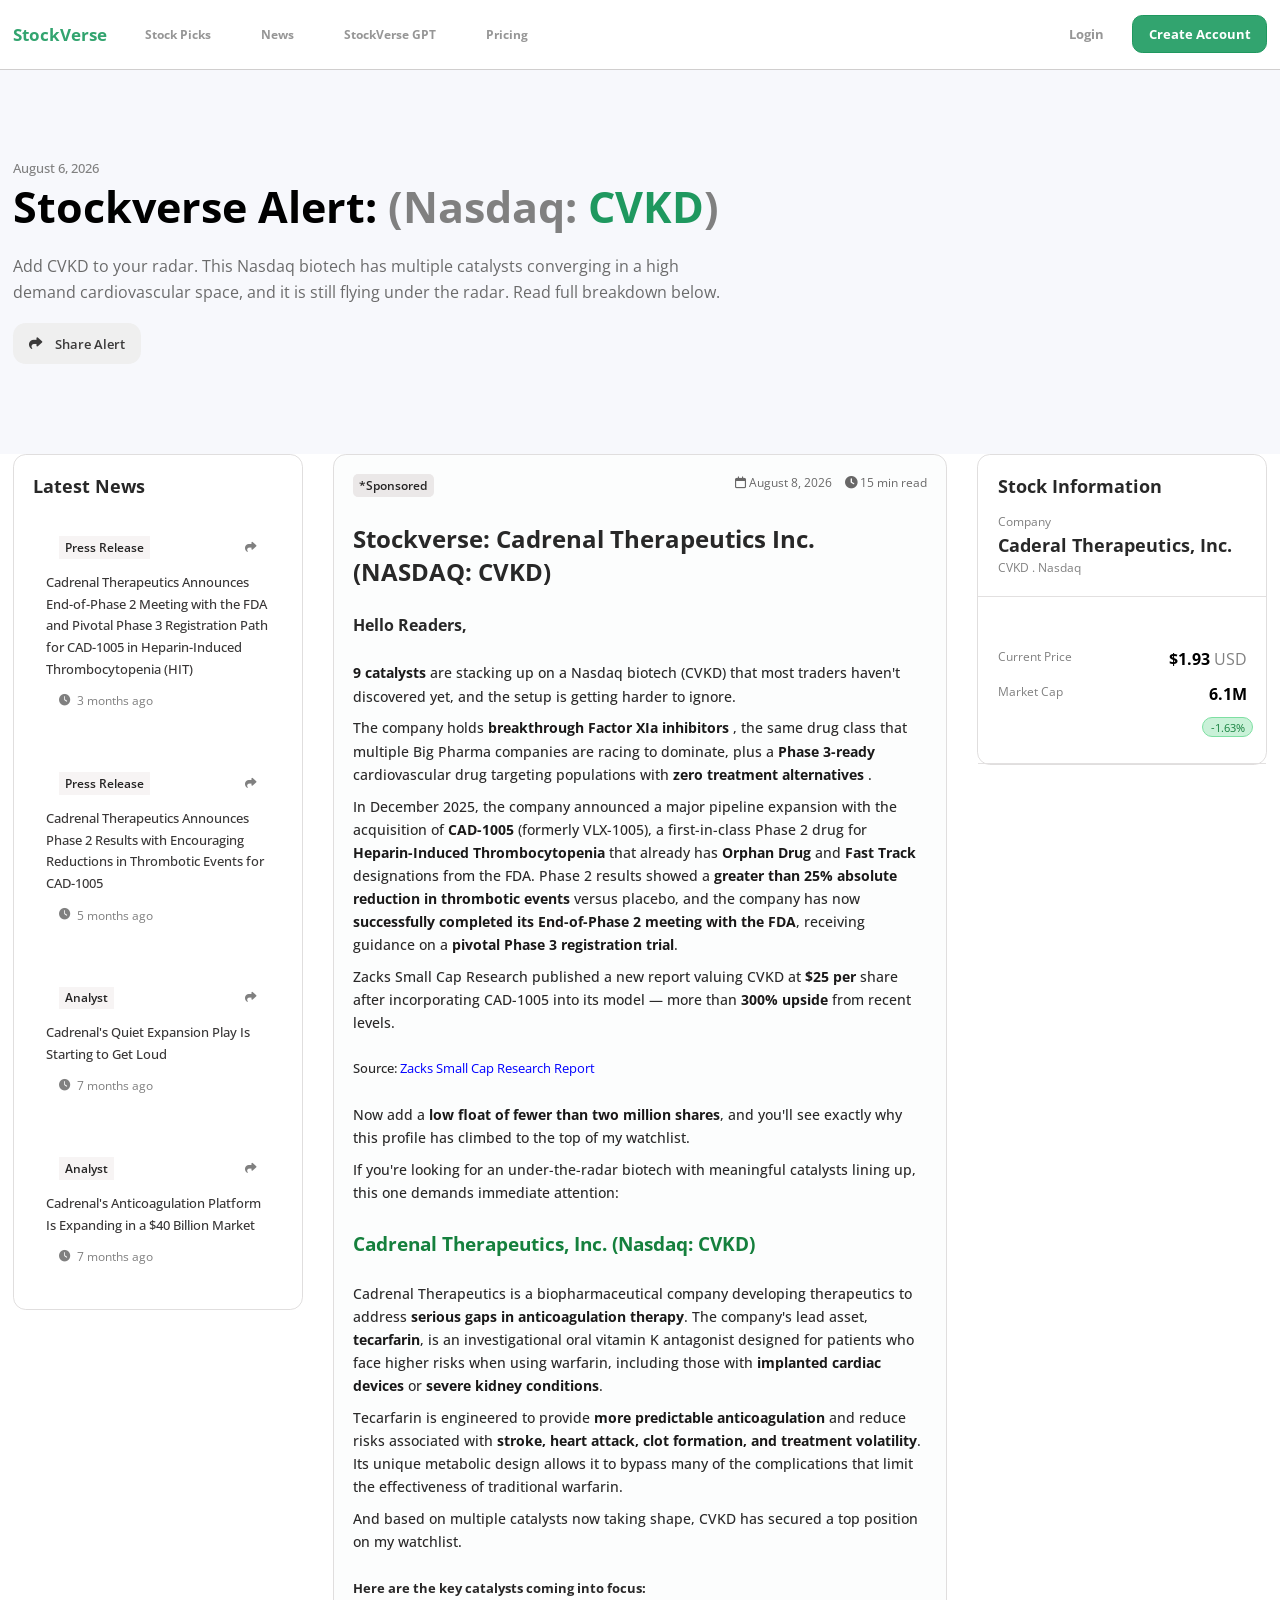
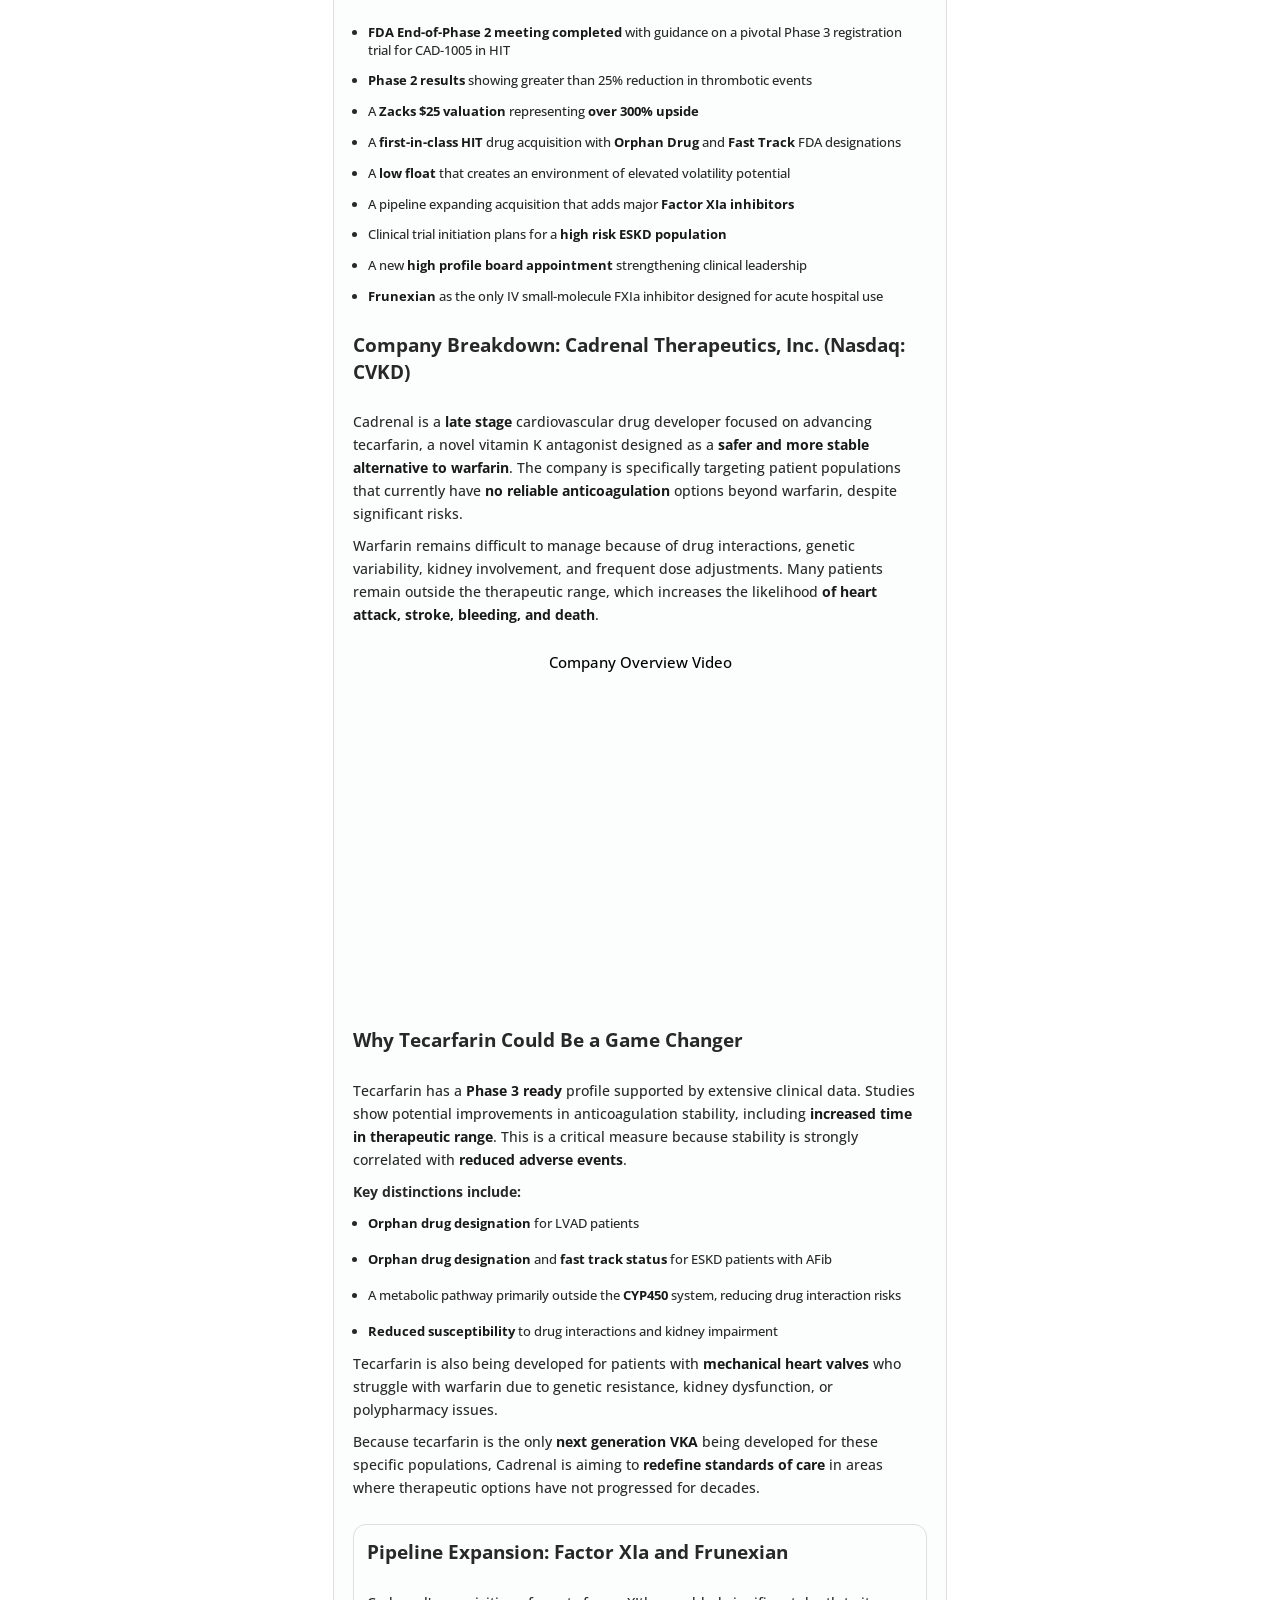
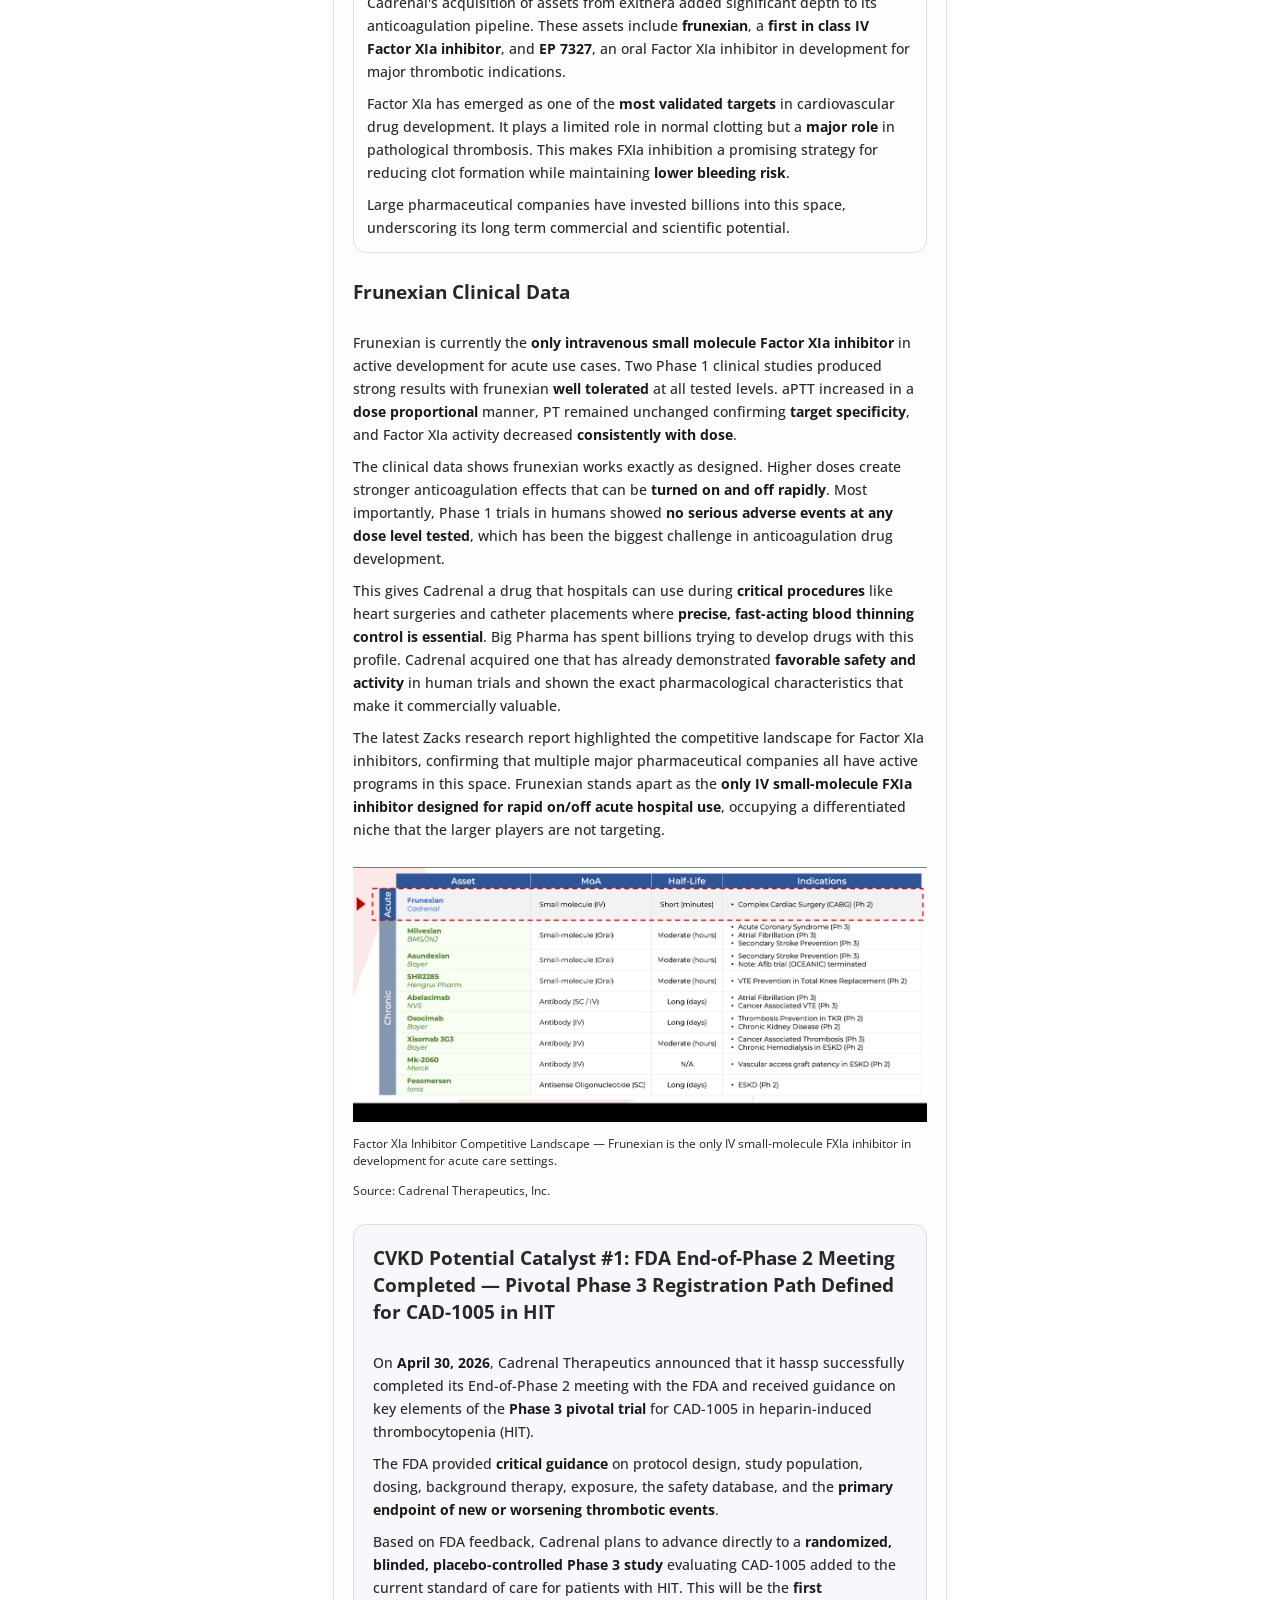
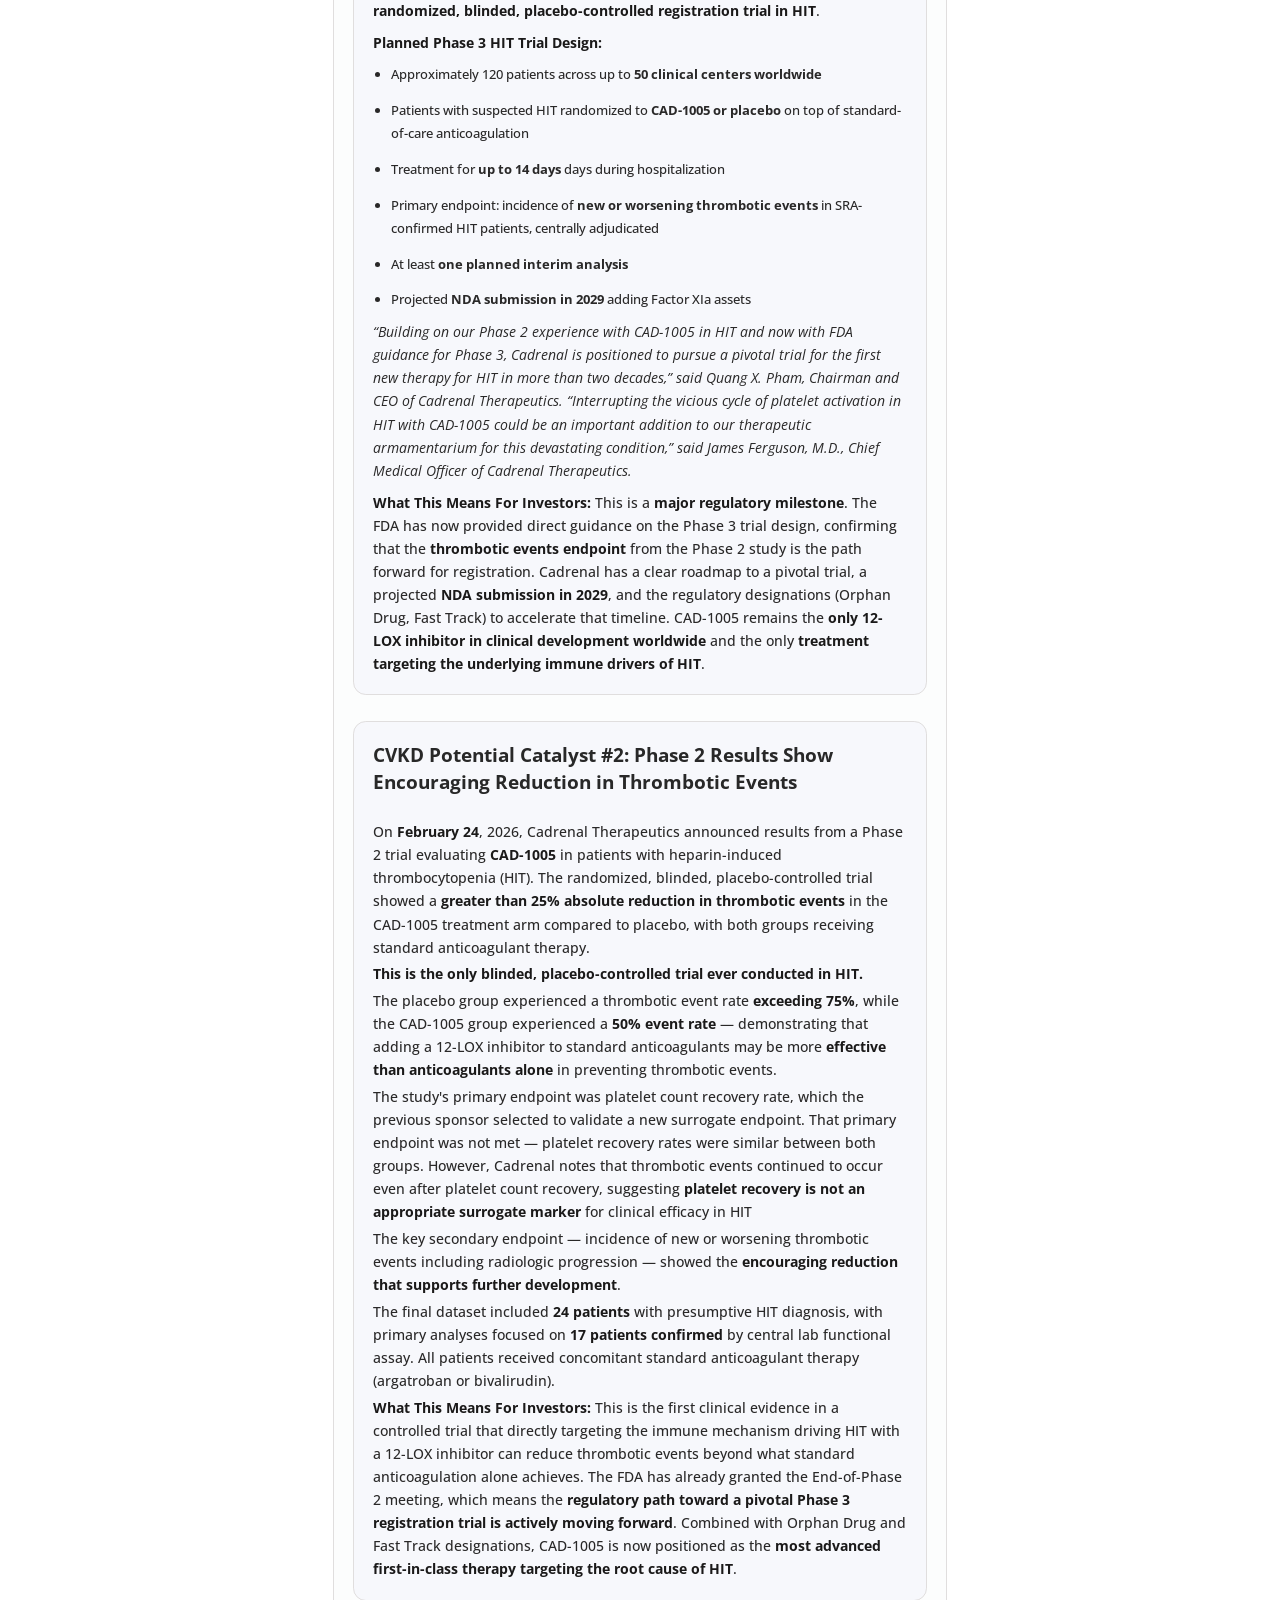
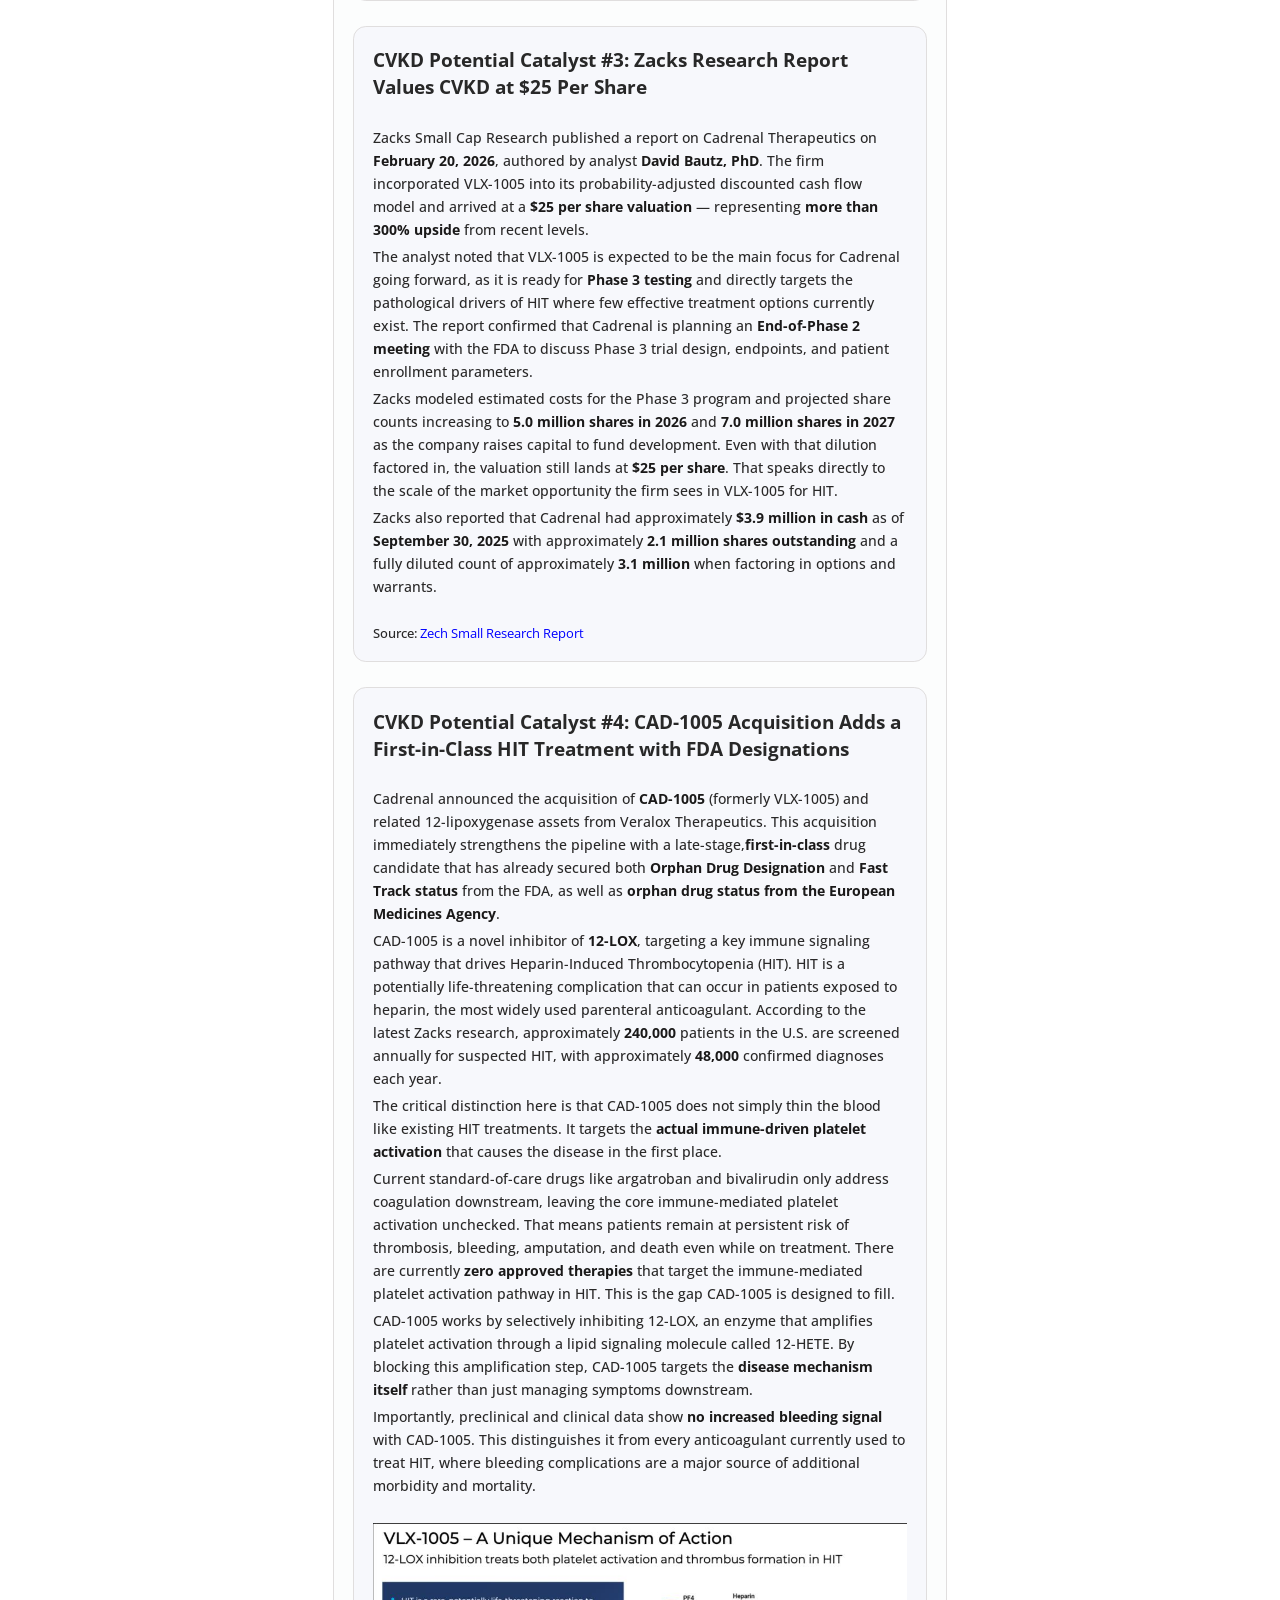
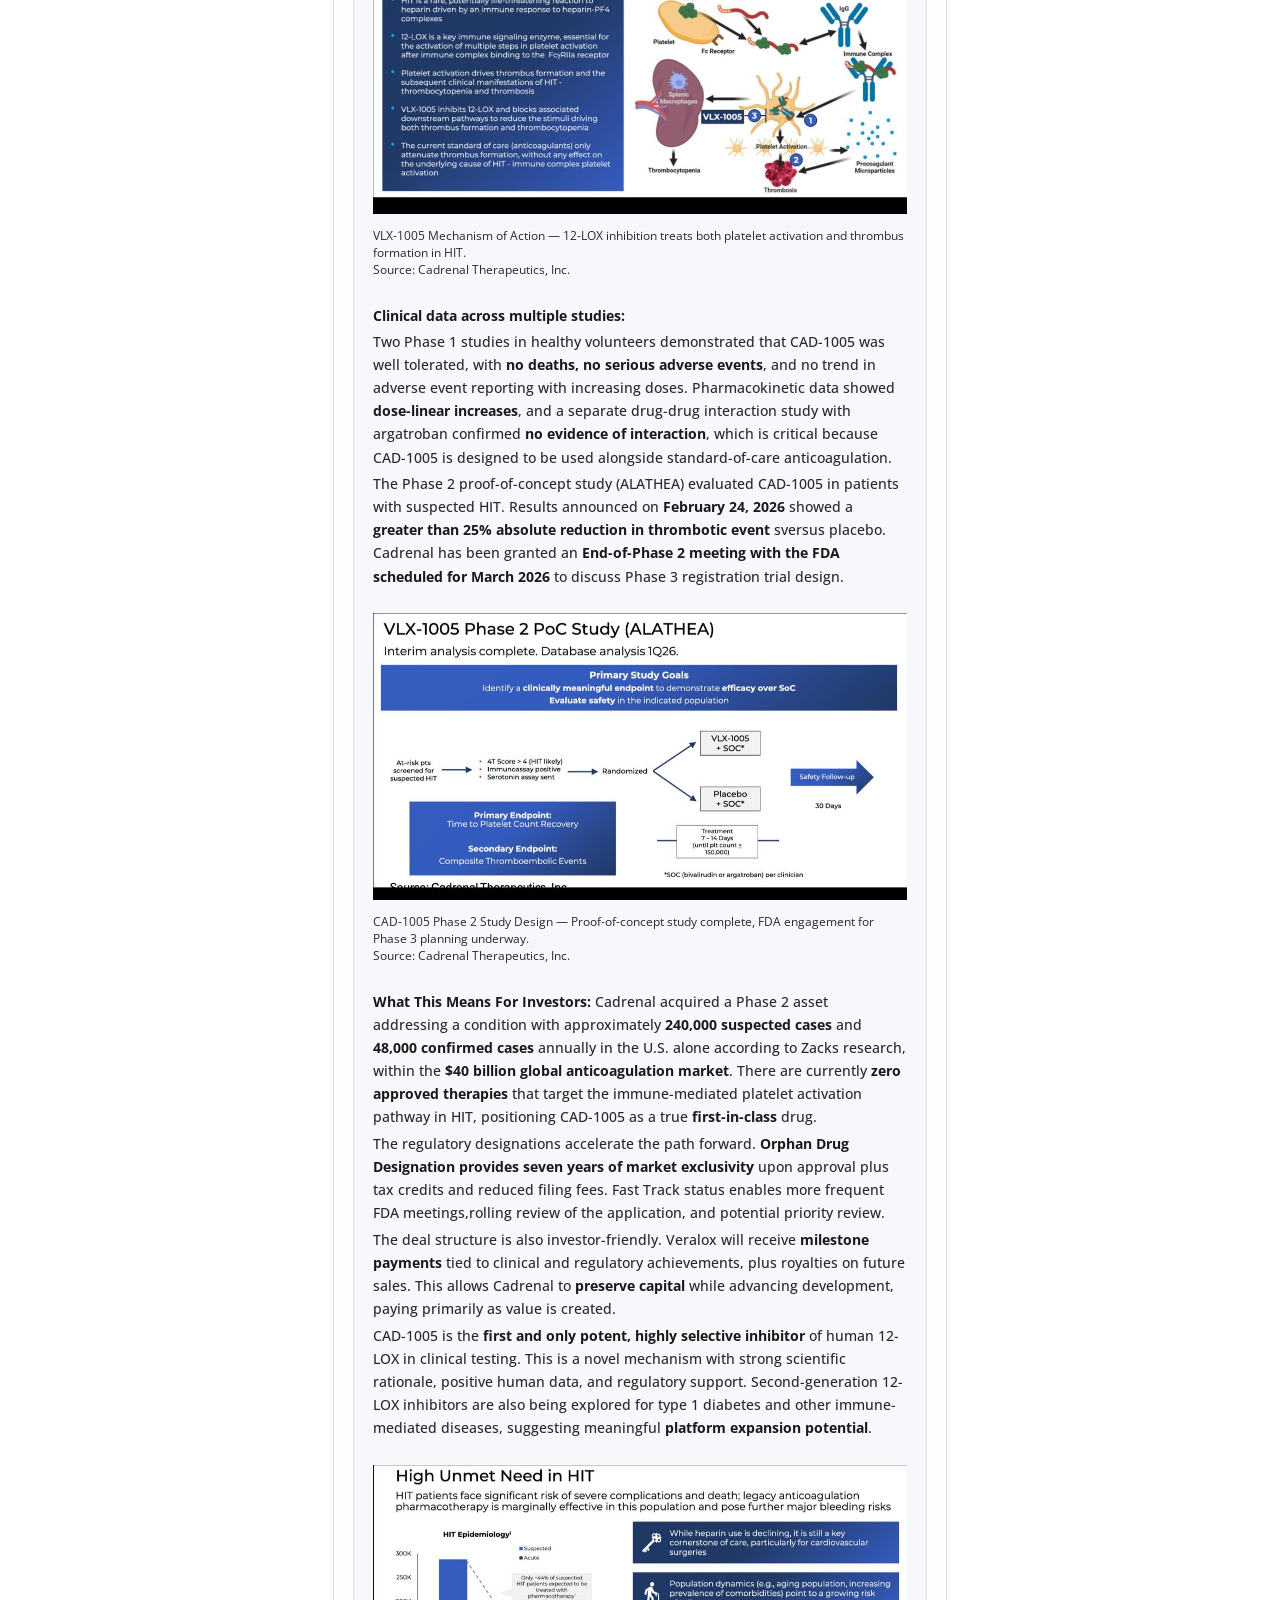
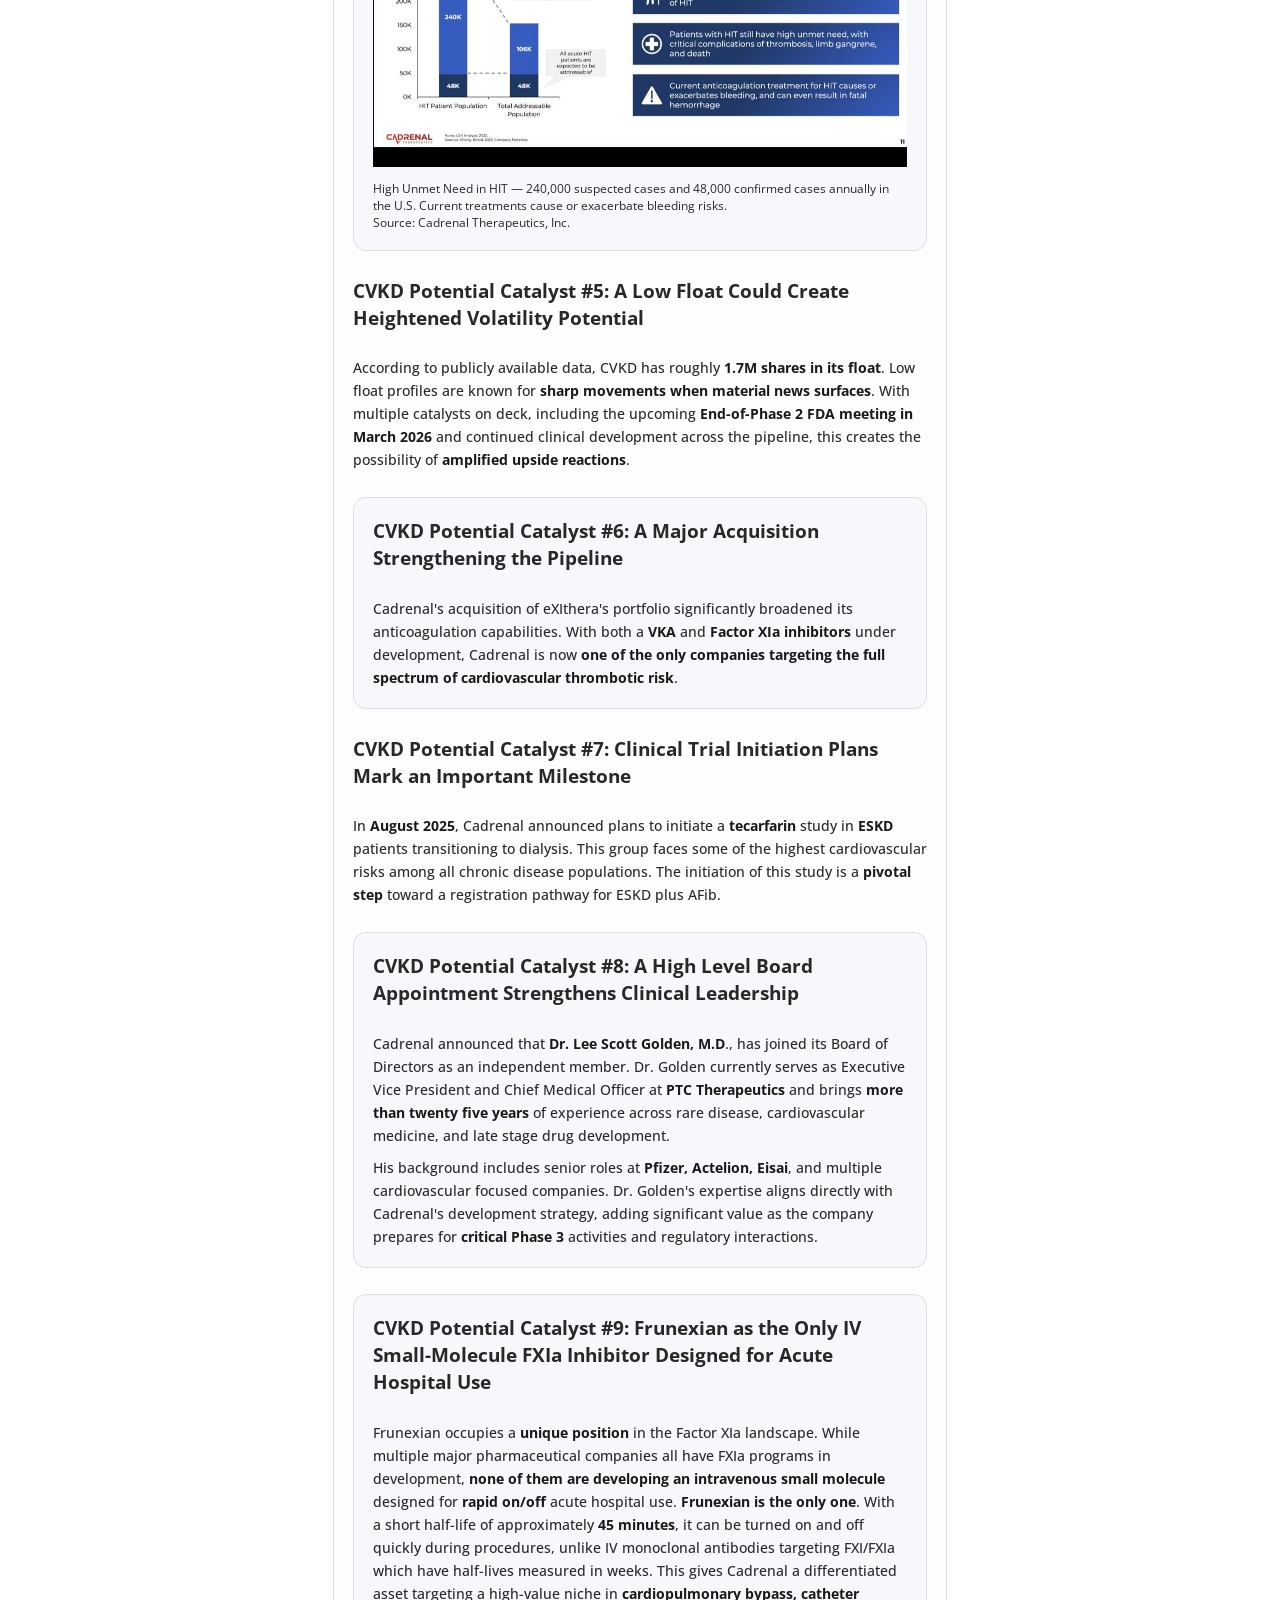
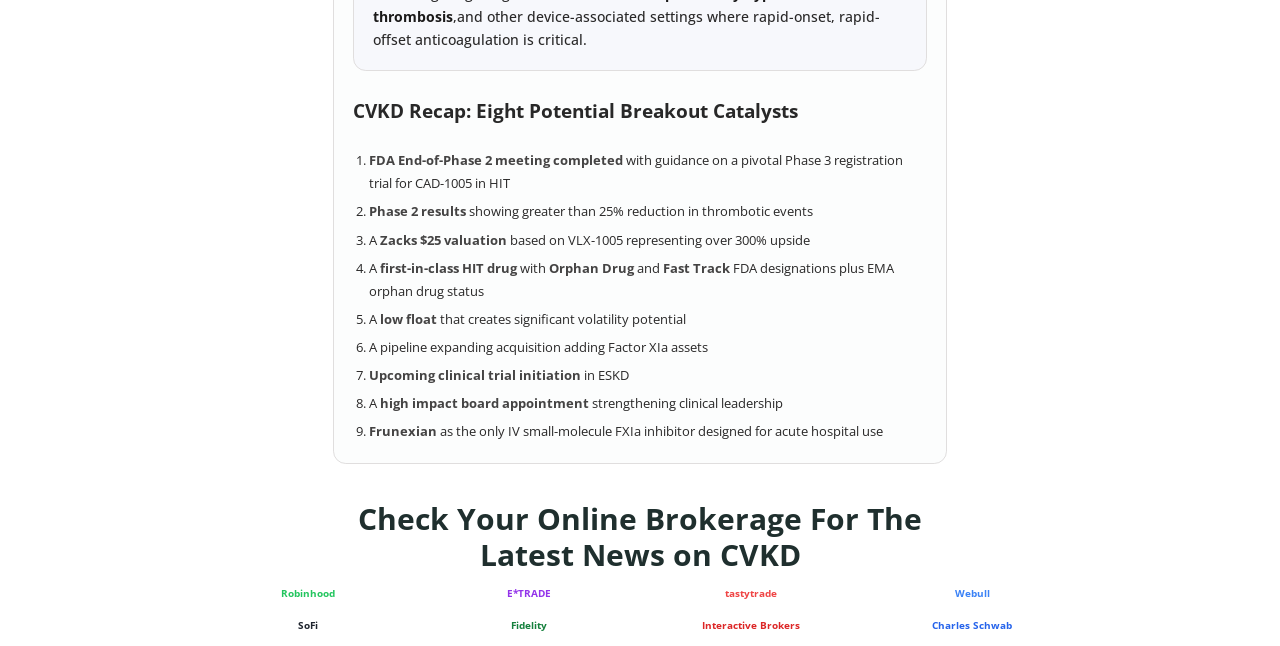
==== commit f42790d1: "Resolving conflicts" ====
--- a/cvkd/index.html
+++ b/cvkd/index.html
@@ -685,610 +685,51 @@
       </div>
 
     </div>
-    <!-- BROKERAGE SECTION -->
-    <div class="brokerage-sec">
-      <h2>Check Your Online Brokerage For The<br />Latest News on CVKD</h2>
-      <div class="brokerage-links">
-        <a
-          href="https://robinhood.com/stocks/CVKD"
-          target="_blank"
-          rel="noopener noreferrer"
-          >Robinhood</a
-        >
-        <a
-          href="https://www.etrade.wallst.com/etrade-web/snapshot?ChallengeUrl=https://idp.etrade.com/idp/SSO.saml2&amp;reinitiate-handshake=0&amp;prospectnavyear=2011&amp;AuthnContext=prospect&amp;env=PRD&amp;symbol=cvkd&amp;rsO=new&amp;country=US"
-          target="_blank"
-          rel="noopener noreferrer"
-          >E*TRADE</a
-        >
-        <a
-          href="https://www.tastytrade.com"
-          target="_blank"
-          rel="noopener noreferrer"
-          >tastytrade</a
-        >
-        <a
-          href="https://www.webull.com/quote/nasdaq-cvkd"
-          target="_blank"
-          rel="noopener noreferrer"
-          >Webull</a
-        >
-        <a
-          href="https://www.sofi.com/invest/"
-          target="_blank"
-          rel="noopener noreferrer"
-          >SoFi</a
-        >
-        <a
-          href="https://digital.fidelity.com/prgw/digital/research/quote/dashboard/summary?symbol=cvkd"
-          target="_blank"
-          rel="noopener noreferrer"
-          >Fidelity</a
-        >
-        <a
-          href="https://www.interactivebrokers.com"
-          target="_blank"
-          rel="noopener noreferrer"
-          >Interactive Brokers</a
-        >
-        <a
-          href="https://www.schwab.com/research/stocks/quotes/summary/cvkd"
-          target="_blank"
-          rel="noopener noreferrer"
-          >Charles Schwab</a
-        >
+    <!-- ///////////////stock information/////////// -->
+
+    <div class="stock-information">
+      <div class="stock-top">
+        <h1>Stock Information</h1>
+        <div>
+          <p>Company</p>
+          <h2>Caderal Therapeutics, Inc.</h2>
+          <p>CVKD . Nasdaq</p>
+        </div>
+      </div>
+
+      <div class="stock-bottom">
+        <div>
+          <p>Current Price</p>
+          <h4>$1.93 <span class="usd">USD</span></h4>
+        </div>
+        <div>
+          <p>Market Cap</p>
+          <h4>6.1M</h4>
+        </div>
+        <p class="percentage">-1.63%</p>
+
       </div>
     </div>
-    <!-- Disclaimer-SECTION -->
-    <div class="disclaimer-sec">
-      <div class="disclaimer-container">
-          <h4>
-            MASTER LEGAL DISCLAIMER
-          </h4>
-          <p>
-            <span>Last Updated</span>: Apr 30, 2026
-          </p>
-          <p>
-            <span>Publisher</span>: Relqo Media LLC (Wyoming,
-            United States)
-          </p>
-          <p>
-            <span>Subject Company</span>: Cadrenal
-            Therapeutics, Inc. (CVKD)
-          </p>
-          <h4>
-            IMPORTANT SUMMARY — PLEASE READ FIRST
-          </h4>
-          <p>
-            This website and any affiliated digital materials are published by
-            Relqo Media LLC, a Wyoming marketing agency that has been
-            compensated in cash by Penzance LLC to produce and distribute
-            promotional content regarding Cadrenal Therapeutics, Inc. (NASDAQ:
-            CVKD). This communication is a paid advertisement, not a research
-            report, not investment advice, and not an independent publication.
-            Relqo Media is not a broker-dealer, investment adviser, or
-            securities analyst. Investing in small-cap or microcap securities is
-            extremely speculative and may result in the total loss of your
-            investment. We strongly urge all viewers to consult a licensed
-            investment professional and perform their own due diligence.
-          </p>
-          <h4>
-            1. NATURE AND INTENT OF THIS COMMUNICATION
-          </h4>
-          <p>
-            Relqo Media LLC is a for-profit marketing agency engaged in paid
-            promotions of public companies. The content we produce is strictly
-            commercial and intended to create temporary public awareness,
-            visibility, and short-term market activity around the featured
-            company. This material is not impartial. All readers should
-            interpret our content as a paid commercial advertisement and not as
-            an editorial, research article, or independent commentary. We create
-            advertisements, not analysis. These Communications are not intended
-            to be factual evaluations of the company’s operations or investment
-            merit.
-          </p>
-          <h4>
-            2. COMPENSATION FOR CADRENAL THERAPEUTICS, INC. (CVKD)
-          </h4>
-          <p>
-            Relqo Media LLC ("Relqo Media") has been engaged by Penzance LLC to
-            provide promotional media and digital investor awareness services
-            with respect to Cadrenal Therapeutics, Inc. (NASDAQ: CVKD). The
-            following details outline the nature, scope, and financial terms of
-            this engagement:
-          </p>
-          <ul>
-            <li>
-              Relqo Media received cash compensation of $25,000 for a 5 day
-              campaign covering April 27th , 2026, through May 1st 2026.
-            </li>
-            <li>
-              Relqo Media received cash compensation of $25,000 for a 5 day
-              campaign covering March 9th , 2026, through March 13th 2026.
-            </li>
-            <li>
-              Relqo Media received cash compensation of $25,000 for a 4 day
-              campaign covering March 1st , 2026, through March 5th 2026.
-            </li>
-            <li>
-              Relqo Media received cash compensation of $25,000 for a 5 day
-              campaign covering February 23rd , 2026, through february 28th
-              2026.
-            </li>
-            <li>
-              Relqo Media received cash compensation of $25,000 for a 5 day
-              campaign covering February 18th , 2026, through february 23rd
-              2026.
-            </li>
-            <li>
-              Relqo Media received cash compensation of $25,000 for a 6 day
-              campaign covering January 25th , 2026, through January 30th 2026.
-            </li>
-            <li>
-              Relqo Media received cash compensation of $25,000 for a 7 day
-              campaign covering January 12, 2026, through January 19, 2026.
-            </li>
-            <li>
-              Relqo Media received cash compensation of $25,000 for a campaign
-              covering December 10, 2025, through December 17, 2025.
-            </li>
-            <li>
-              Relqo Media received cash compensation of $25,000 for a campaign
-              covering December 2, 2025, through December 10, 2025.
-            </li>
-            <li>
-              Relqo Media continued to receive cash compensation on a week to
-              week basis at a rate of $25,000 per week, paid weekly, from July
-              26, 2025, through September 9, 2025, resulting in aggregate
-              additional compensation of $150,000.
-            </li>
-            <li>
-              Relqo Media received additional cash compensation at the same
-              weekly rate of $25,000 per week, paid weekly, covering the period
-              from June 26, 2025, through July 26, 2025, resulting in aggregate
-              compensation of $100,000.
-            </li>
-            <li>
-              Relqo Media received cash compensation from Penzance LLC for
-              digital investor awareness and promotional services at a rate of
-              $25,000 per week, paid weekly, beginning January 1, 2025, through
-              July 1, 2025, resulting in aggregate compensation of $650,000
-              during that period.
-            </li>
-            <li>
-              Total Compensation: As of January 19, 2026, Relqo Media has
-              received cumulative cash compensation of $975,000 from Penzance
-              LLC for services rendered in connection with CVKD.
-            </li>
-            <li>
-              Future Compensation: This engagement continues on an open ended
-              basis at a rate of $25,000 per week, paid weekly, until terminated
-              by either party. Accordingly, Relqo Media will continue to receive
-              compensation at this rate beyond January 19, 2026, unless and
-              until such agreement is terminated or modified in writing.
-            </li>
-            <li>
-              Nature of Services: Relqo Media's services include, but are not
-              limited to, creating, publishing, and distributing digital media,
-              promotional articles, newsletters, websites, investor awareness
-              content, social media campaigns, email/SMS marketing, and other
-              investor-focused communications designed to raise awareness of
-              CVKD among retail and institutional investors.
-            </li>
-            <li>
-              Conflict of Interest Statement: Because Relqo Media has been, and
-              will continue to be, compensated directly by Penzance LLC for its
-              services, this relationship represents a material conflict of
-              interest. Relqo Media's communications regarding CVKD, including
-              but not limited to newsletters, articles, press releases,
-              advertisements, websites, emails, SMS alerts, and social media
-              posts, should be understood as paid advertisements that are
-              inherently biased.
-            </li>
-            <li>
-              Securities Ownership Disclosure: Penzance LLC and/or its
-              affiliates, officers, directors, or associated individuals may
-              own, acquire, or dispose of securities of Cadrenal Therapeutics,
-              Inc. before, during, or after the campaign period. This means that
-              while Relqo Media is being compensated to promote CVKD, the
-              entities paying for such services may simultaneously engage in
-              securities transactions involving CVKD stock, which could result
-              in gains or losses to those parties independent of Relqo Media's
-              activities.
-            </li>
-            <li>
-              Investor Warning: All readers, investors, and market participants
-              should assume that any and all promotional communications
-              disseminated by Relqo Media regarding CVKD are issued for the
-              purpose of increasing investor awareness and may have the effect
-              of increasing trading volume and/or the market price of CVKD's
-              securities. Investors are strongly cautioned to conduct their own
-              independent research, due diligence, and analysis of CVKD,
-              including review of all filings made with the Securities and
-              Exchange Commission (SEC), prior to making any investment
-              decision.
-            </li>
-          </ul>
-          <p>
-            This relationship creates a material conflict of interest. All
-            content distributed by Relqo Media LLC regarding CVKD should be
-            viewed as promotional, financially motivated, and inherently biased.
-          </p>
-          <h4>
-            3. INTENDED AUDIENCE
-          </h4>
-          <p>
-            These Communications are directed solely to U.S.-based,
-            self-directed investors who understand the risks of investing in
-            microcap and Nasdaq-listed securities. The content is not intended
-            for children, seniors, retirement accounts, or individuals with
-            limited experience in securities trading. These Communications are
-            not intended to guide investment for long-term portfolio management
-            or financial planning purposes.
-          </p>
-          <h4>
-            4. NO ENDORSEMENT OR VERIFICATION OF COMPANY CLAIMS
-          </h4>
-          <p>
-            Relqo Media LLC does not, and has not, independently verified,
-            investigated, audited, or substantiated any statements,
-            representations, or claims made by the featured company, its
-            officers, directors, employees, affiliates, agents, press releases,
-            marketing materials, or any third-party sources.
-          </p>
-          <p>
-            Any and all information regarding Cadrenal Therapeutics, Inc.
-            (NASDAQ: CVKD)—including but not limited to business descriptions,
-            operational updates, clinical trial progress, scientific data,
-            partnerships, revenue projections, market opportunity estimates, or
-            strategic plans—should be assumed to be unverified, unaudited,
-            incomplete, potentially inaccurate, and subject to change without
-            notice.
-          </p>
-          <p>
-            We make no warranties or representations as to the truthfulness,
-            accuracy, reliability, or completeness of such information, and you
-            should not interpret our publication of these statements as an
-            endorsement or confirmation of their validity.
-          </p>
-          <p>
-            You should not rely on any company-provided claims, projections, or
-            forward-looking statements for the purpose of making an investment
-            decision. All such statements may be speculative, overstated,
-            selectively presented, or based on assumptions that may never
-            materialize.
-          </p>
-          <p>
-            If you choose to invest, you do so entirely at your own risk, and
-            you should conduct thorough, independent due diligence—including
-            reviewing SEC filings, consulting licensed investment professionals,
-            and obtaining independent verification of any material facts—before
-            making any investment decision.
-          </p>
-          <h4>
-            5. MARKET INFLUENCE AND TRADING PATTERN EXPECTATION
-          </h4>
-          <p>
-            Historically, promotional campaigns for microcap and small-cap
-            securities—particularly those driven by paid advertising—often cause
-            temporary, artificial, and unsustainable increases in share price
-            and trading volume. These movements are typically fueled by
-            short-term speculative interest, promotional circulation,
-            algorithmic trading activity, and momentum-based retail buying
-            rather than any change in the underlying business, operations, or
-            financial condition of the company.
-          </p>
-          <p>
-            You should assume and expect that:
-          </p>
-          <ul>
-            <li>
-              CVKD’s share price may experience sharp, rapid, and potentially
-              extreme increases during the period of active promotion;
-            </li>
-            <li>
-              Trading volume may spike dramatically due to speculative buying
-              pressure, news catalysts amplified by promotional activity, and
-              social media or online forum chatter;
-            </li>
-            <li>
-              Once buying interest subsides, selling begins, or the promotion
-              ends—which may occur suddenly and without notice—the share price
-              may decline precipitously, potentially returning to pre-promotion
-              levels or lower, often within days or even hours; and
-            </li>
-            <li>
-              These price and volume movements are not reflective of intrinsic
-              value and may have no correlation to the company’s actual
-              fundamentals or long-term business prospects.
-            </li>
-          </ul>
-          <p>
-            Past market behavior shows that such promotional price spikes are
-            frequently followed by steep losses, which can be rapid and
-            irreversible. If you purchase shares during or shortly after a
-            promotional period, you should be prepared for the high probability
-            of losing a substantial portion, or all, of your investment.
-          </p>
-          <p>
-            By engaging with our content, you acknowledge and agree that you
-            fully understand the speculative, volatile, and high-risk nature of
-            securities subject to promotional activity, and you will not hold
-            Relqo Media LLC responsible for any losses resulting from such
-            trading patterns.
-          </p>
-          <h4>
-            6. NO RELIANCE – INVESTOR RESPONSIBILITY
-          </h4>
-          <p>
-            The burden of research, verification, and risk assessment rests
-            entirely with you, the reader. All content produced and distributed
-            by Relqo Media LLC is promotional in nature and should not be the
-            basis for any investment decision. We are not responsible for your
-            interpretation or use of the information contained herein.
-          </p>
-          <p>
-            You are solely responsible for:
-          </p>
-          <ul>
-            <li>
-              Reviewing and analyzing all publicly available information,
-              including but not limited to SEC filings, audited financial
-              statements, and official company disclosures;
-            </li>
-            <li>
-              Consulting with a licensed, qualified investment professional,
-              attorney, or tax adviser before making any investment decision;
-            </li>
-            <li>
-              Understanding and accepting the risks inherent in microcap and
-              early-stage public companies, which may include extreme
-              volatility, illiquidity, lack of financial transparency, insider
-              selling, share dilution, regulatory challenges, and business
-              failure.
-            </li>
-          </ul>
-          <p>
-            We make no warranties or representations as to the accuracy,
-            completeness, timeliness, or reliability of any information
-            presented. Any data, figures, or statements regarding the featured
-            company’s business, market opportunity, future performance, or
-            partnerships may be incomplete, outdated, or incorrect. You should
-            assume that certain information is based on third-party sources we
-            have not independently verified.
-          </p>
-          <p>
-            By viewing our materials, you agree that:
-          </p>
-          <ul>
-            <li>
-              You will not rely solely on our communications in making an
-              investment decision;
-            </li>
-            <li>
-              You accept full responsibility for conducting independent due
-              diligence; and
-            </li>
-            <li>
-              Relqo Media LLC and its affiliates will not be liable for any
-              losses or damages arising from your reliance on our content.
-            </li>
-          </ul>
-          <h4>
-            7. FORWARD-LOOKING STATEMENTS, ASSUMPTIONS, AND ACCURACY NOTICE
-          </h4>
-          <p>
-            Our materials may include “forward-looking statements” within the
-            meaning of the Private Securities Litigation Reform Act of 1995, as
-            well as other predictive or aspirational language regarding future
-            events, performance, or results. Words such as “anticipates,”
-            “expects,” “intends,” “plans,” “believes,” “may,” “will,” “should,”
-            “could,” “projects,” “estimates,” “potential,” and similar
-            expressions are intended to identify such statements. These
-            statements are inherently uncertain, based on current expectations,
-            estimates, and assumptions that may prove to be incorrect,
-            incomplete, or no longer applicable at the time you read them.
-          </p>
-          <p>
-            Forward-looking statements involve known and unknown risks,
-            uncertainties, and other factors that may cause actual results,
-            performance, or achievements to differ materially from those
-            expressed or implied. Such factors include, but are not limited to:
-            changes in market conditions, regulatory decisions, the outcome of
-            clinical trials, competitive pressures, the availability of
-            financing, and broader economic or geopolitical developments.
-          </p>
-          <p>
-            Additionally, some information presented in our content is derived
-            from third-party sources, company press releases, or statements from
-            officers, directors, or affiliates of the featured company. We do
-            not independently verify or guarantee the accuracy, completeness, or
-            timeliness of such information. Any claim, projection, or
-            forward-looking statement should be considered purely speculative
-            and potentially outdated..
-          </p>
-          <p>
-            You should not place undue reliance on forward-looking statements or
-            assume that they will prove to be accurate. Relqo Media LLC
-            undertakes no obligation to update or revise any forward-looking
-            statements to reflect subsequent events, changes in circumstances,
-            or the emergence of new information, except as required by law.
-          </p>
-          <h4>
-            8. INFORMATION SOURCING, BIAS, AND ACCURACY
-          </h4>
-          <p>
-            We use publicly available information including company websites,
-            press releases, and promotional materials supplied by paying clients
-            or related parties. We do not verify or validate this data.
-          </p>
-          <p>
-            Assume all information presented by Relqo Media is:
-          </p>
-          <ul>
-            <li>Subjective,</li>
-            <li>Not independently verified,</li>
-            <li>Created to highlight potential upside and omit downsides,</li>
-            <li>Not suitable as the basis for any investment decision.</li>
-          </ul>
-          <h4>
-            9. OWNERSHIP AND TRADING CONFLICTS
-          </h4>
-          <p>
-            Relqo Media LLC, its contractors, members, and affiliates may hold
-            or acquire shares in the companies we promote, including CVKD. We
-            may buy or sell such shares without prior notice. These transactions
-            may occur before, during, or after a promotional campaign and may
-            affect market pricing. We are not obligated to update readers on our
-            trading activity or affiliate holdings.
-          </p>
-          <h4>
-            10. MARKETING TOOLS, DATA COLLECTION, AND USER CONSENT
-          </h4>
-          <p>
-            We use a range of outreach and promotional tools, including:
-          </p>
-          <ul>
-            <li>Email and newsletter distributions,</li>
-            <li>SMS/MMS text campaigns,</li>
-            <li>Social media posts and influencers,</li>
-            <li>Google and native display ads,</li>
-            <li>
-              Press releases, video marketing, and paid content distribution.
-            </li>
-          </ul>
-          <p>
-            By engaging with our content, you consent to receive ongoing
-            marketing communications. You may unsubscribe, but your data may be
-            retained for audit or compliance purposes. Please refer to our
-            Privacy Policy for further details.
-          </p>
-          <h4>
-            11. ADVERTISING LAW COMPLIANCE
-          </h4>
-          <p>
-            Relqo Media LLC produces promotional content in accordance with the
-            advertising disclosure standards set forth by the Federal Trade
-            Commission (FTC) and the SEC’s interpretations of sponsored
-            investment-related communications.
-          </p>
-          <p>
-            We make good-faith efforts to disclose all:
-          </p>
-          <ul>
-            <li>Compensation arrangements,</li>
-            <li>Conflicts of interest,</li>
-            <li>Risks,</li>
-            <li>Limitations of our role, and</li>
-            <li>The promotional nature of this content.</li>
-          </ul>
-          <p>
-            We do not provide investment recommendations under any regulatory
-            framework including, but not limited to, SEC Regulation Analyst
-            Certification, FINRA Rule 2210, or Regulation Best Interest.
-          </p>
-          <h4>
-            12. NON-U.S. USERS
-          </h4>
-          <p>
-            This material is intended solely for distribution within the United
-            States. If you are accessing this site from outside the U.S., you
-            are responsible for complying with your country’s laws. Relqo Media
-            disclaims liability for access from non-U.S. jurisdictions where
-            investor promotion, marketing, or solicitation of securities is
-            restricted or prohibited.
-          </p>
-          <h4>
-            13. DISCLAIMER OF WARRANTIES AND LIMITATION OF LIABILITY
-          </h4>
-          <p>
-            All content is provided “as-is” and without warranties of any kind,
-            either express or implied. Relqo Media LLC disclaims any and all
-            liability for:
-          </p>
-          <ul>
-            <li>Investment losses,</li>
-            <li>Inaccuracies,</li>
-            <li>Technical delays,</li>
-            <li>User misunderstandings,</li>
-            <li>Omissions or errors in content.</li>
-          </ul>
-          <p>
-            Total liability for any claim shall not exceed one hundred dollars
-            ($100).
-          </p>
-          <h4>
-            14. LEGAL GOVERNANCE AND DISPUTE RESOLUTION
-          </h4>
-          <p>
-            All matters arising out of this disclaimer shall be governed by the
-            laws of the State of Wyoming. You agree that any dispute shall be
-            resolved exclusively through binding arbitration under the rules of
-            the American Arbitration Association, to be held in Sheridan County,
-            Wyoming. Class action claims and group arbitration are expressly
-            prohibited.
-          </p>
-          <h4>
-            15. NON-SOLICITATION AND GEOGRAPHIC LIMITATIONS
-          </h4>
-          <p>
-            Nothing in our content constitutes a general solicitation or a
-            personal securities recommendation. If you reside in a jurisdiction
-            where such communications are unlawful, you must exit this site and
-            discontinue engagement with our content.
-          </p>
-          <h4>
-            16. FINAL NOTICE – ACCEPTANCE OF TERMS
-          </h4>
-          <p>
-            We reserve the right to update this Disclaimer at any time without
-            notice. Your continued use of our services or content constitutes
-            acceptance of the most recent version.
-          </p>
-          <p>
-            If you do not accept all terms of this disclaimer in full, you must:
-          </p>
-          <ul>
-            <li>Exit our websites,</li>
-            <li>Unsubscribe from our communications,</li>
-            <li>Discontinue viewing all Relqo Media promotional content.</li>
-          </ul>
-          <h4>
-            17. NO RELIANCE
-          </h4>
-          <p>
-            By viewing or engaging with this content, you agree that:
-          </p>
-          <ul>
-            <li>
-              You will not rely on any statements made by Relqo Media for
-              investment purposes,
-            </li>
-            <li>
-              You waive any claim that our content was a material factor in your
-              investment decision,
-            </li>
-            <li>
-              You have read, understood, and accepted this disclaimer in full.
-            </li>
-          </ul>
-          <p>
-            © 2024 Relqo Media LLC. All Rights Reserved.
-          </p>
-          <p>
-            Legal Contact:
-            <a href="mailto:support@topstocks.com">📧 support@topstocks.com</a>
-          </p>
-          <p>
-            Mailing Address: 1309 Coffeen Ave Ste 1200, Sheridan, WY 82801
-          </p>
-          <p>
-            Affiliate Disclosure: Relqo Media LLC owns and operates
-            <a href="https://topstocks.com">TopStocks.com</a>
-            and all affiliated digital properties.
-          </p>
-      </div>
+  </div>
+
+  <div class="brokerage-sec">
+    <h2>
+      Check Your Online Brokerage For The<br />Latest News on CVKD
+    </h2>
+    <div class="brokerage-links">
+      <a href="https://robinhood.com/stocks/CVKD" target="_blank" rel="noopener noreferrer">Robinhood</a>
+      <a href="https://www.etrade.wallst.com/etrade-web/snapshot?ChallengeUrl=https://idp.etrade.com/idp/SSO.saml2&amp;reinitiate-handshake=0&amp;prospectnavyear=2011&amp;AuthnContext=prospect&amp;env=PRD&amp;symbol=cvkd&amp;rsO=new&amp;country=US"
+        target="_blank" rel="noopener noreferrer">E*TRADE</a>
+      <a href="https://www.tastytrade.com" target="_blank" rel="noopener noreferrer">tastytrade</a>
+      <a href="https://www.webull.com/quote/nasdaq-cvkd" target="_blank" rel="noopener noreferrer">Webull</a>
+      <a href="https://www.sofi.com/invest/" target="_blank" rel="noopener noreferrer">SoFi</a>
+      <a href="https://digital.fidelity.com/prgw/digital/research/quote/dashboard/summary?symbol=cvkd" target="_blank"
+        rel="noopener noreferrer">Fidelity</a>
+      <a href="https://www.interactivebrokers.com" target="_blank" rel="noopener noreferrer">Interactive Brokers</a>
+      <a href="https://www.schwab.com/research/stocks/quotes/summary/cvkd" target="_blank"
+        rel="noopener noreferrer">Charles Schwab</a>
     </div>
-    
-  </body>
+  </div>
+</body>
+
 </html>
--- a/cvkd/cvkd.css
+++ b/cvkd/cvkd.css
@@ -799,71 +799,581 @@
 .brokerage-links a:nth-child(8) {
     color: #2563eb;
 }
-/* DISCLAIMER SECTION */
-.disclaimer-sec{
-  margin-top: 2.917dvw;
-  padding: 2dvw;
-}
-.disclaimer-container{
-  background-color: #F9FAFB;
-  padding: 1.25dvw;
-  display: flex;
-  flex-direction: column;
-  gap: 0.83dvw;
-}
-.disclaimer-container h4{
-  font-weight: 700;
-  font-size: 1.563dvw;
-  line-height: 1.875dvw;
-}
-.disclaimer-container p{
-  font-size: 1dvw;
-  line-height: 1.458dvw;
-}
-.disclaimer-container ul{
-  font-size: 1dvw;
-  line-height: 1.25dvw;
-  padding-left: 1.667dvw;
-}
-.disclaimer-container li{
-  margin-top: 0.8dvw;
-}
-.disclaimer-container p a{
-  font-size: 0.9375dvw;
-  line-height: 1.458dvw;
-  font-weight: 500;
-}
 
 @media (max-width: 1024px) {
 
     /* //////////////////////////// Brokerage Section ////////////////////////////// */
-  .brokerage-links {
-    grid-template-columns: repeat(2, minmax(0, 1fr));
-  }
-  .brokerage-sec h2 {
-    font-size: 2.96dvw;
-    line-height: 3.2dvw;
-  }
-  .brokerage-links {
-    margin: 2.2dvw auto;
-    gap: 2dvw;
-  }
-  .brokerage-links a {
-  font-size: 1.48dvw;
-  }
-  /* Disclaimer */
-  .disclaimer-container h4{
-  font-size: 2.8dvw;
-  line-height: 2.3dvw;
-}
-  .disclaimer-container p{
-  font-size: 1.5dvw;
-  line-height: 2dvw;
-}
-.disclaimer-container ul{
-  font-size: 1.5vw;
-  line-height: 2dvw;
-}
+    .brokerage-links {
+        grid-template-columns: repeat(2, minmax(0, 1fr));
+    }
+
+    .brokerage-sec h2 {
+        font-size: 2.96dvw;
+        line-height: 3.2dvw;
+    }
+
+    .brokerage-links {
+        margin: 2.2dvw auto;
+        gap: 2dvw;
+    }
+
+    .brokerage-links a {
+        font-size: 1.48dvw;
+    }
+}
+
+@media(max-width:546px) {
+    .navbar {
+        padding: 4dvw 3dvw;
+        position: sticky;
+        top: 0;
+        z-index: 1000;
+    }
+
+    .navbar .logo-options .logo h1 {
+        font-size: 3.5dvw;
+    }
+
+    .navbar .logo-options .options {
+        display: none;
+    }
+
+    .navbar .login-signin {
+        gap: 2.5dvw;
+    }
+
+    .navbar .login-signin .login {
+        padding: 1.9dvw 2.6dvw;
+        border-radius: 2dvw;
+    }
+
+    .navbar .login-signin .create {
+        padding: 1.9dvw 2.6dvw;
+        border-radius: 2dvw;
+    }
+
+    .stock-alert {
+        padding: 8dvw 3dvw;
+        gap: 2dvw;
+        padding-bottom: 13dvw;
+        margin-bottom: 10dvw;
+    }
+
+    .stock-alert .date {
+        font-size: 2.5dvw;
+        font-weight: 400;
+    }
+
+    .stock-alert div {
+        gap: 3dvw;
+    }
+
+    .stock-alert div h1 {
+        font-size: 6.5dvw;
+    }
+
+    .stock-alert .desc {
+        font-size: 3.25dvw;
+        padding-right: 0dvw;
+        line-height: 5dvw;
+        font-weight: 400;
+    }
+
+    .stock-alert div button {
+        width: 30dvw;
+        padding: 3dvw 2dvw;
+        border-radius: 2dvw;
+    }
+
+    /* ////////////////////////bottom///////////// */
+    .bottom {
+        flex-direction: column;
+        padding: 2dvw 3dvw;
+        gap: 7dvw;
+    }
+
+    .stock-information {
+        order: 1;
+        position: static;
+        width: 100%;
+    }
+
+    .stock-information .stock-top {
+        gap: 4dvw;
+        padding: 3dvw;
+    }
+
+    .stock-information .stock-top h1 {
+        font-size: 3.7dvw;
+        font-weight: 600;
+    }
+
+    .stock-information .stock-top div {
+        gap: 1dvw;
+    }
+
+    .stock-information .stock-top div h2 {
+        font-size: 3.3dvw;
+        font-weight: 600;
+    }
+
+    .stock-information .stock-top div p {
+        font-size: 2.6vw;
+    }
+
+    .stock-bottom {
+        padding: 3dvw 2.5dvw;
+        gap: 3dvw;
+    }
+
+    .stock-bottom div p {
+        font-size: 2.6dvw;
+    }
+
+    .stock-bottom div h4 {
+        font-size: 3.5dvw;
+    }
+
+    .stock-bottom div h4 .usd {
+        font-size: 3dvw;
+    }
+
+    .stock-bottom .percentage {
+        font-size: 2.3dvw;
+        width: 12dvw;
+        font-weight: 500;
+        padding: .4dvw 0;
+        border-radius: 2dvw;
+    }
+
+    /* /////////////////////sponsored///////////// */
+    .sponsored {
+        order: 2;
+        width: 100%;
+        padding: 4dvw;
+        gap: 4vw;
+    }
+
+    .spons-nav .spons {
+        font-size: 2dvw;
+        padding: 1dvw 2dvw;
+        border-radius: 1dvw;
+    }
+
+    .spons-nav span {
+        font-size: 2.6dvw;
+        gap: 3dvw;
+    }
+
+    .sponsored div {
+        gap: 5dvw;
+    }
+
+    .sponsored div h1 {
+        font-size: 3.5dvw;
+    }
+
+    .sponsored .reader h1 {
+        font-size: 4dvw;
+        font-weight: 700;
+    }
+
+    .sponsored div .desc {
+        font-size: 2.7dvw;
+        font-weight: 500;
+        line-height: 5dvw;
+        gap: 4dvw;
+    }
+
+    .sponsored div .source {
+        font-size: 2.4dvw;
+    }
+
+    .sponsored div section {
+        font-size: 2.85dvw;
+        font-weight: 400;
+        line-height: 5dvw;
+    }
+
+    .sponsored div .graph {
+        gap: 3dvw;
+    }
+
+    .sponsored div .graph p {
+        font-size: 2.48dvw;
+    }
+
+    .sponsored div ol {
+        font-size: 2.5dvw;
+        font-weight: 400;
+        gap: 1dvw;
+        padding-left: 3dvw;
+        line-height: 4dvw;
+    }
+
+    .sponsored div ol .bold-text {
+        font-weight: 700;
+        color: rgb(68, 67, 67);
+    }
+
+    /* ////////////CADRENAL//////// */
+    .cadrenal-intro h4 {
+        font-size: 3dvw;
+    }
+
+    .sponsored div ul {
+        font-size: 2.45dvw;
+        gap: 1dvw;
+    }
+
+    .breakdown .vid {
+        gap: 5dvw;
+    }
+
+    .breakdown .vid h2 {
+        font-size: 2.7dvw;
+        font-weight: 600;
+    }
+
+    .changer .key-title {
+        font-size: 2.6dvw;
+    }
+
+
+    .catalyst {
+        padding: 4.5dvw;
+    }
+
+
+
+/* ///////////////////////////LATEST NEWS//////////// */
+    .latest-news {
+        position: static;
+        order: 3;
+        width: 100%;
+        padding: 4dvw;
+        gap: 0dvw;
+    }
+
+    .latest-news h1 {
+        font-size: 3.4dvw;
+        font-weight: 700;
+    }
+
+    .latest-news div {
+        padding: 2dvw 3dvw;
+    }
+
+    .latest-news div .one p {
+        font-size: 2dvw;
+        color: rgb(65, 65, 65);
+        font-weight: 700;
+        padding: 1dvw 2dvw;
+    }
+
+    .latest-news div .one i {
+        display: none;
+    }
+
+    .latest-news div .desc {
+        font-size: 2.5dvw;
+        font-weight: 600;
+        line-height: 4dvw;
+    }
+
+    .latest-news div div {
+        gap: 1.4dvw;
+        font-size: 2dvw;
+    }
+
+
+
+}
+
+@media(max-width:768px) {
+    .navbar {
+        padding: 1.8dvw 2dvw;
+        position: sticky;
+        top: 0;
+        z-index: 1000;
+    }
+
+    .navbar .logo-options {
+        gap: 3dvw;
+    }
+
+    .navbar .logo-options .logo h1 {
+        font-size: 2.5dvw;
+    }
+
+    .navbar .logo-options .options{
+        justify-content: space-between;
+        gap: 0;
+    }
+    .navbar .logo-options .options a {
+        font-size: 1.7dvw;
+        padding: 1.3dvw 1.3dvw;
+        border-radius: 1dvw;
+        font-weight: 700;
+    }
+
+    .navbar .logo-options .options a:hover {
+        color: white;
+        background-color: #32a46f;
+    }
+
+
+    .navbar .login-signin {
+        gap: 2.5dvw;
+    }
+
+    .navbar .login-signin .login {
+        padding: 1.3dvw 2dvw;
+        border-radius: 1dvw;
+    }
+
+    .navbar .login-signin .login:hover {
+        background-color: #32a46f;
+        color: white;
+    }
+
+    .navbar .login-signin .create {
+        padding: 1.3dvw 2dvw;
+        border-radius: 1dvw;
+    }
+
+    .stock-alert {
+        padding: 6dvw 2dvw;
+        padding-bottom: 10dvw;
+        gap: 1dvw;
+        margin-bottom: 6dvw;
+
+    }
+
+    .stock-alert .date {
+        font-size: 2dvw;
+        font-weight: 400;
+    }
+
+    .stock-alert div {
+        gap: 1dvw;
+    }
+
+    .stock-alert div h1 {
+        font-size: 6dvw;
+    }
+        .stock-alert .desc {
+        font-size:2.3dvw;
+        line-height: 4dvw;
+        padding-right: 0;
+    }
+
+    .stock-alert div button {
+        width: 23dvw;
+        padding: 2dvw;
+        border-radius: 2dvw;
+    }
+    /* ////////////////////////bottom///////////// */
+    .bottom {
+        flex-direction: column;
+        padding: 2dvw ;
+        gap: 5dvw;
+    }
+
+    .stock-information {
+        order: 1;
+        position: static;
+        width: 100%;
+    }
+
+        .stock-information .stock-top {
+        gap: 3dvw;
+        padding: 3dvw;
+    }
+
+    .stock-information .stock-top h1 {
+        font-size: 2.4dvw;
+        font-weight: 600;
+    }
+
+    .stock-information .stock-top div {
+        gap: .8dvw;
+    }
+
+    .stock-information .stock-top div h2 {
+        font-size: 2.2dvw;
+        font-weight: 600;
+    }
+
+    .stock-information .stock-top div p {
+        font-size: 1.7vw;
+    }
+
+    .stock-bottom {
+        padding: 1dvw 2.5dvw;
+        gap: 2dvw;
+        padding-bottom: 3dvw;
+    }
+
+    .stock-bottom div p {
+        font-size: 1.8dvw;
+    }
+
+    .stock-bottom div h4 {
+        font-size: 2.3dvw;
+    }
+
+    .stock-bottom div h4 .usd {
+        font-size:1.9dvw;
+    }
+
+    .stock-bottom .percentage {
+        font-size: 1.6dvw;
+        width: 9dvw;
+        padding: .4dvw 0;
+        border-radius: 2dvw;
+    }
+
+
+        /* /////////////////////sponsored///////////// */
+    .sponsored {
+        order: 2;
+        width: 100%;
+        padding: 3dvw 3dvw;
+        gap: 4vw;
+        border-radius: 2dvw;
+    }
+  .spons-nav .spons {
+        font-size: 1.5dvw;
+        padding: .8dvw 2dvw;
+        border-radius: 1.5dvw;
+    }
+
+    .spons-nav span {
+        font-size: 1.8dvw;
+        gap: 3dvw;
+    }
+
+    .sponsored div {
+        gap: 3dvw;
+    }
+
+    .sponsored div h1 {
+        font-size: 2.5dvw;
+    }
+
+    .sponsored .reader h1 {
+        font-size: 3.5dvw;
+        font-weight: 600;
+    }
+
+    .sponsored div .desc {
+        font-size: 2dvw;
+        font-weight: 500;
+        line-height: 3dvw;
+        gap: 4dvw;
+    }
+        .sponsored div .source {
+        font-size: 1.7dvw;
+    }
+
+    .sponsored div section {
+        font-size: 2dvw;
+        font-weight: 400;
+        line-height: 3dvw;
+    }
+
+    .sponsored div .graph {
+        gap: 3dvw;
+    }
+
+    .sponsored div .graph p {
+        font-size: 1.8dvw;
+    }
+    .sponsored div ol {
+        font-size: 1.8dvw;
+        font-weight: 400;
+        gap: 0dvw;
+        padding-left: 3dvw;
+        line-height: 4dvw;
+    }
+
+    .sponsored div ol .bold-text {
+        font-weight: 700;
+        color: rgb(68, 67, 67);
+    }
+
+        /* ////////////CADRENAL//////// */
+    .cadrenal-intro h4 {
+        font-size: 1.9dvw;
+    }
+
+    .sponsored div ul {
+        font-size: 1.8dvw;
+        gap: 1dvw;
+        padding-left: 2dvw;
+    }
+
+    .breakdown .vid {
+        gap: 2dvw;
+    }
+
+    .breakdown .vid h2 {
+        font-size: 2dvw;
+        font-weight: 600;
+    }
+
+    .changer .key-title {
+        font-size: 2.6dvw;
+    }
+
+
+    .catalyst {
+        padding: 4.5dvw;
+    }
+
+    .expansion{
+        padding: 3dvw;
+    }
+    .expansion .title {
+        color: #15803d;
+    }
+
+
+
+
+
+
+
+
+
+/* ///////////////////////////LATEST NEWS//////////// */
+    .latest-news {
+        position: static;
+        order: 3;
+        width: 100%;
+        padding: 4dvw;
+        gap: 0dvw;
+    }
+.latest-news h1{
+    font-size: 2.5dvw;
+}
+.latest-news div {
+    padding: 1.3dvw;
+}
+.latest-news div .one p{
+    font-size: 1.6dvw;
+}
+.latest-news div .one i{
+    display: none;
+}
+.latest-news div .desc{
+    font-size: 1.9dvw;
+    padding: 1dvw 3dvw;
+    line-height: 3dvw;
+}
+.latest-news div .desc:hover{
+    color: #15803d;
 }
     .latest-news div div{
         font-size: 1.5dvw;
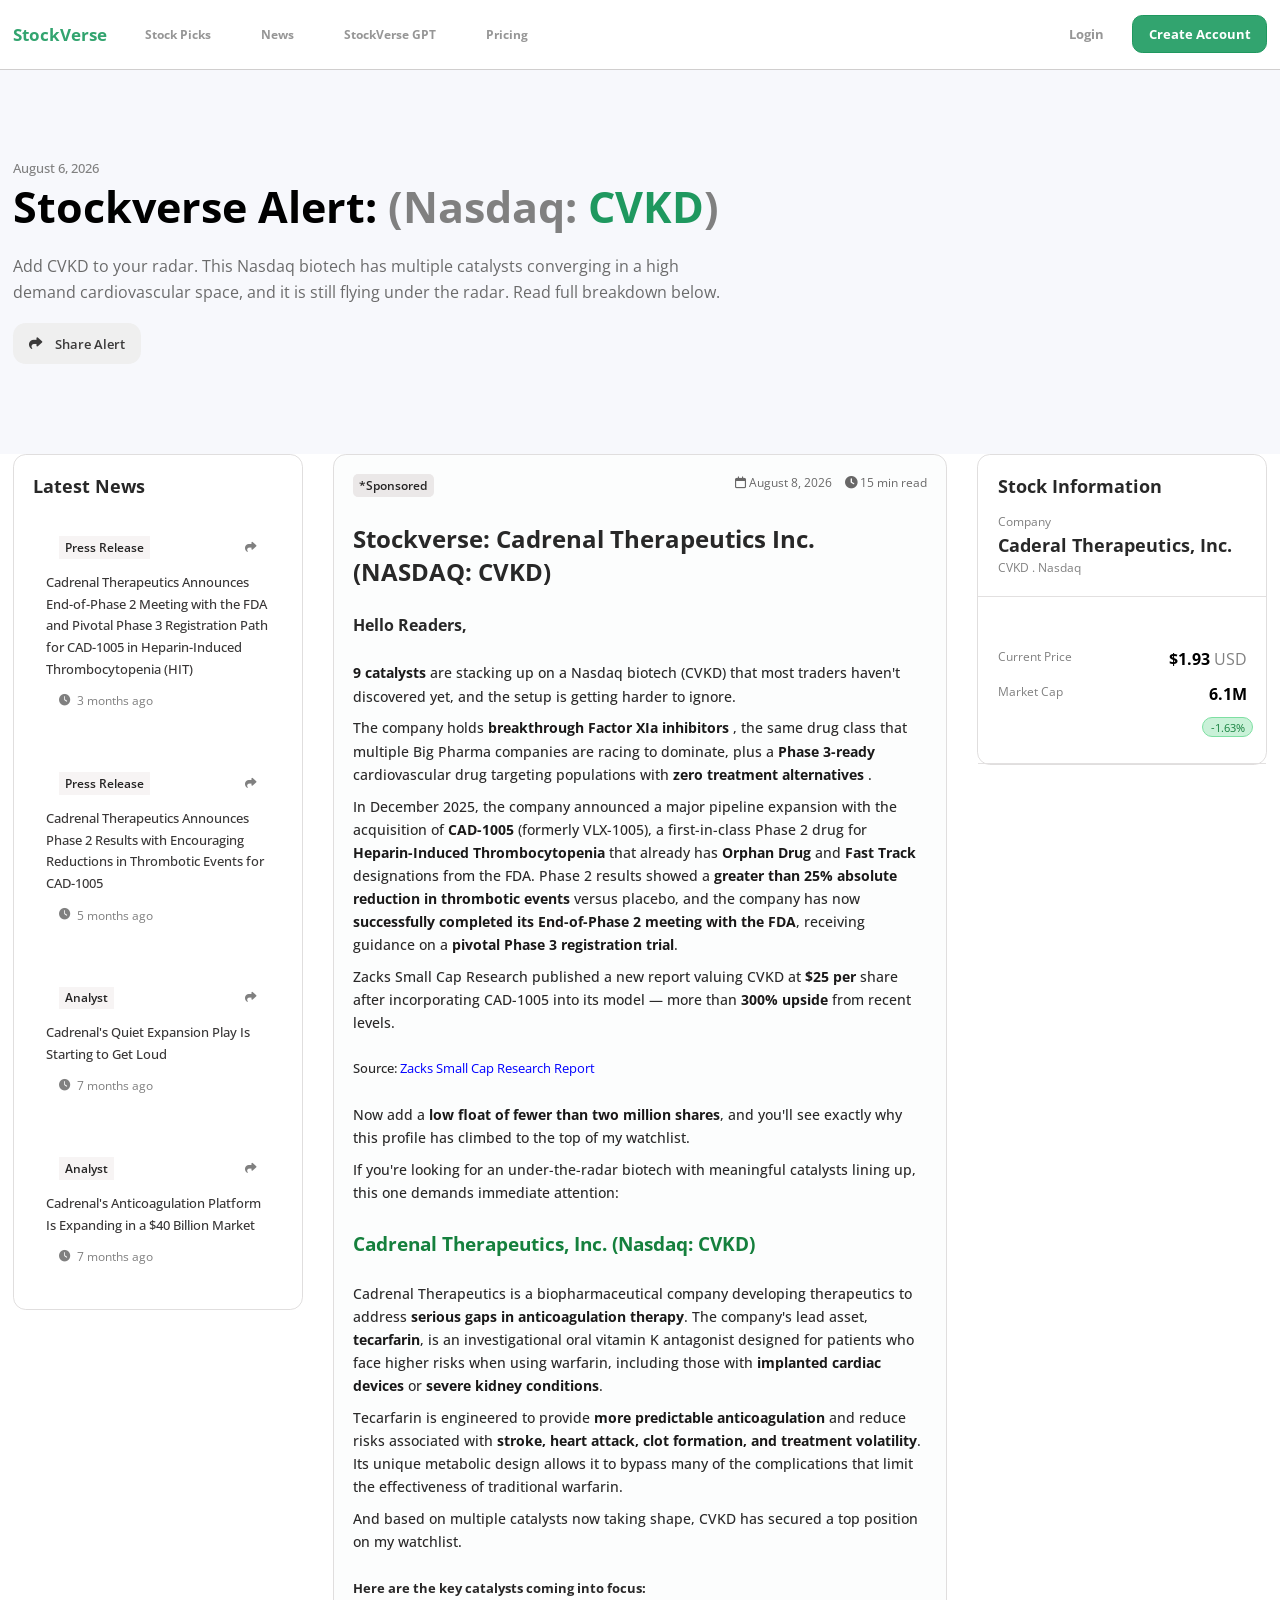
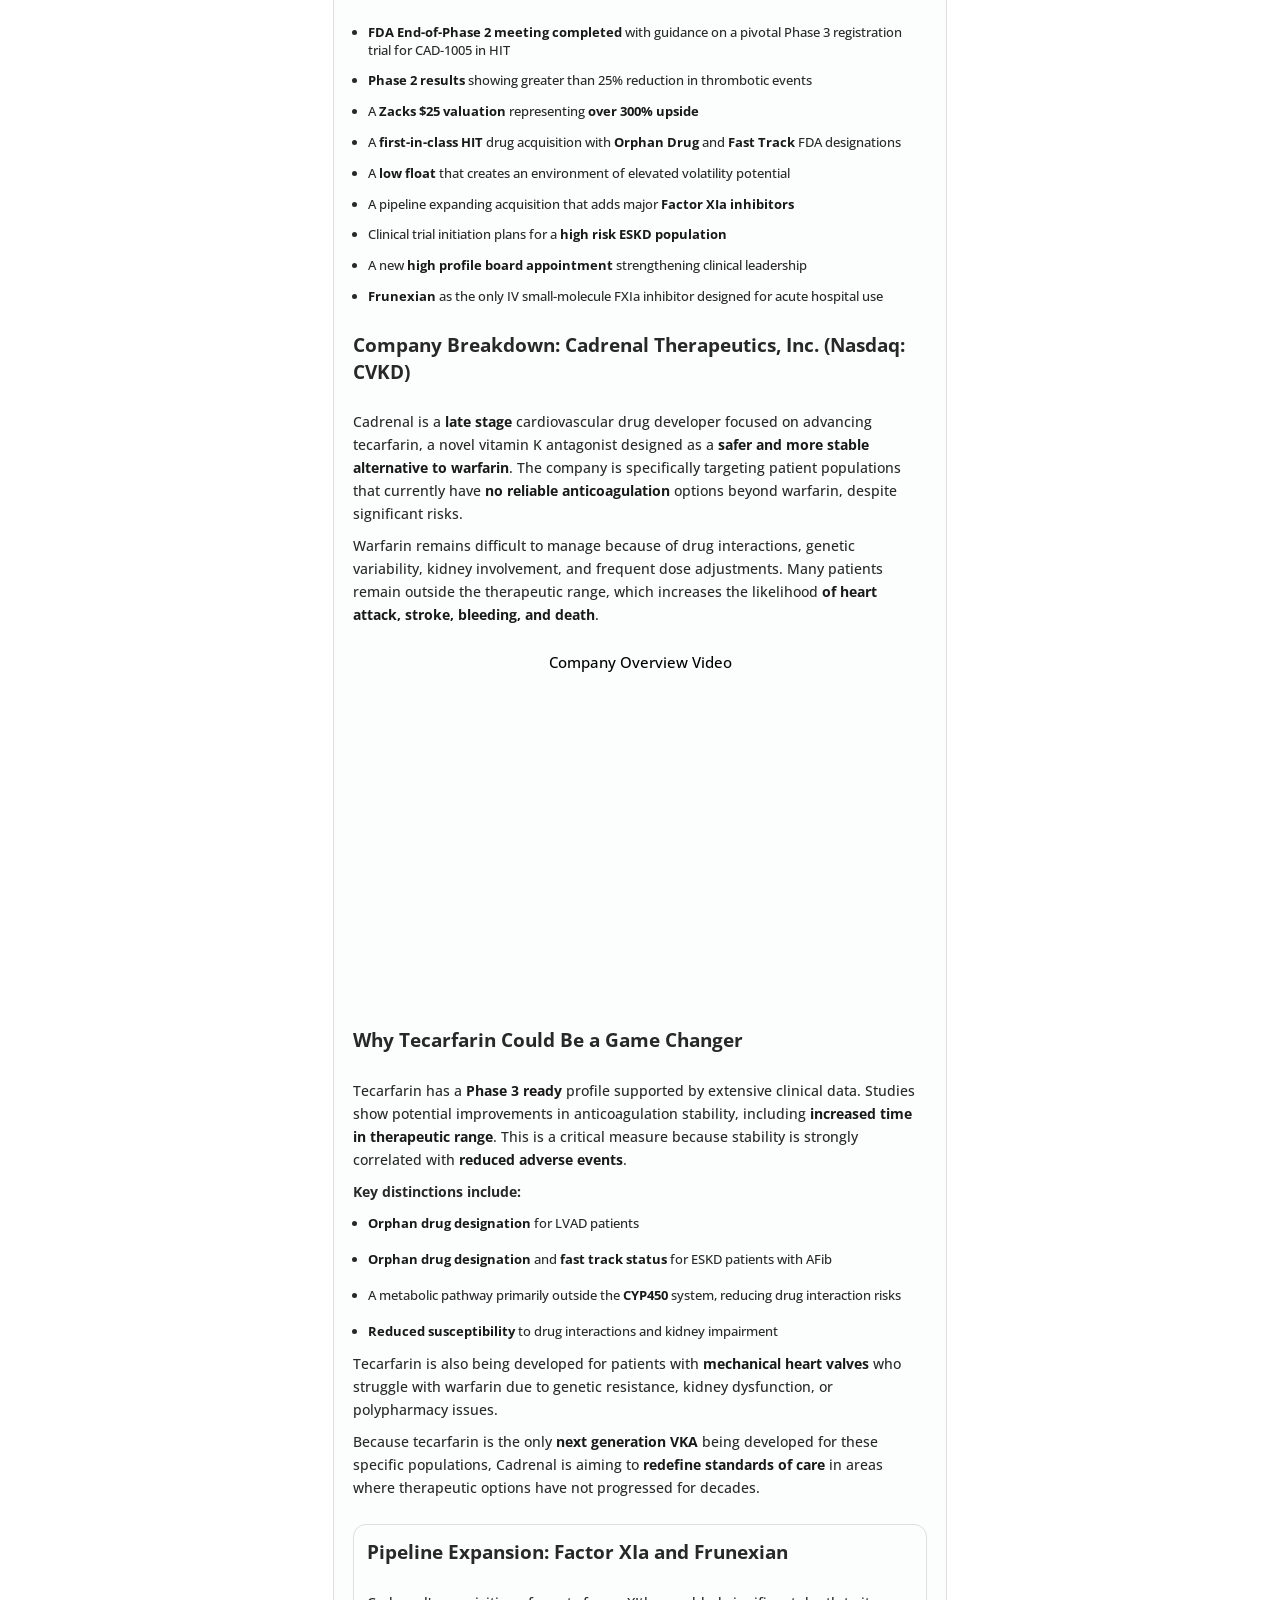
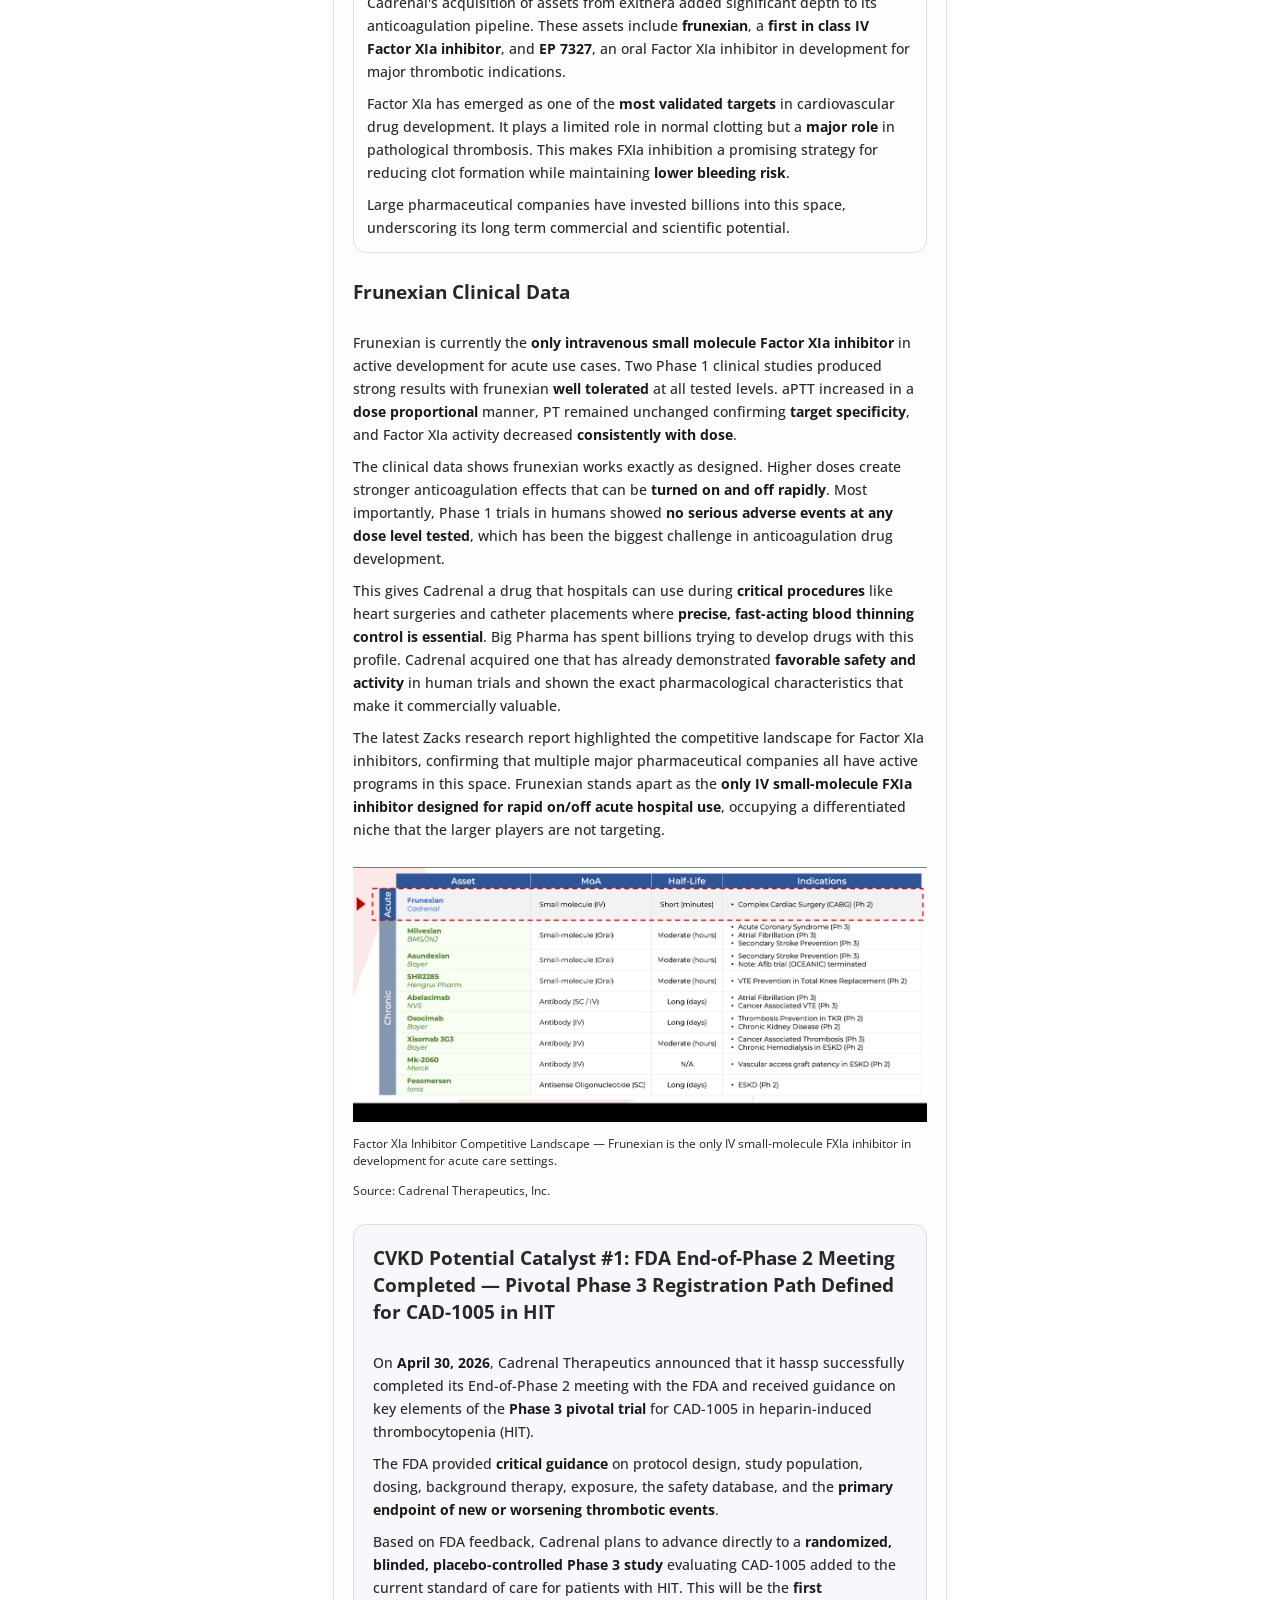
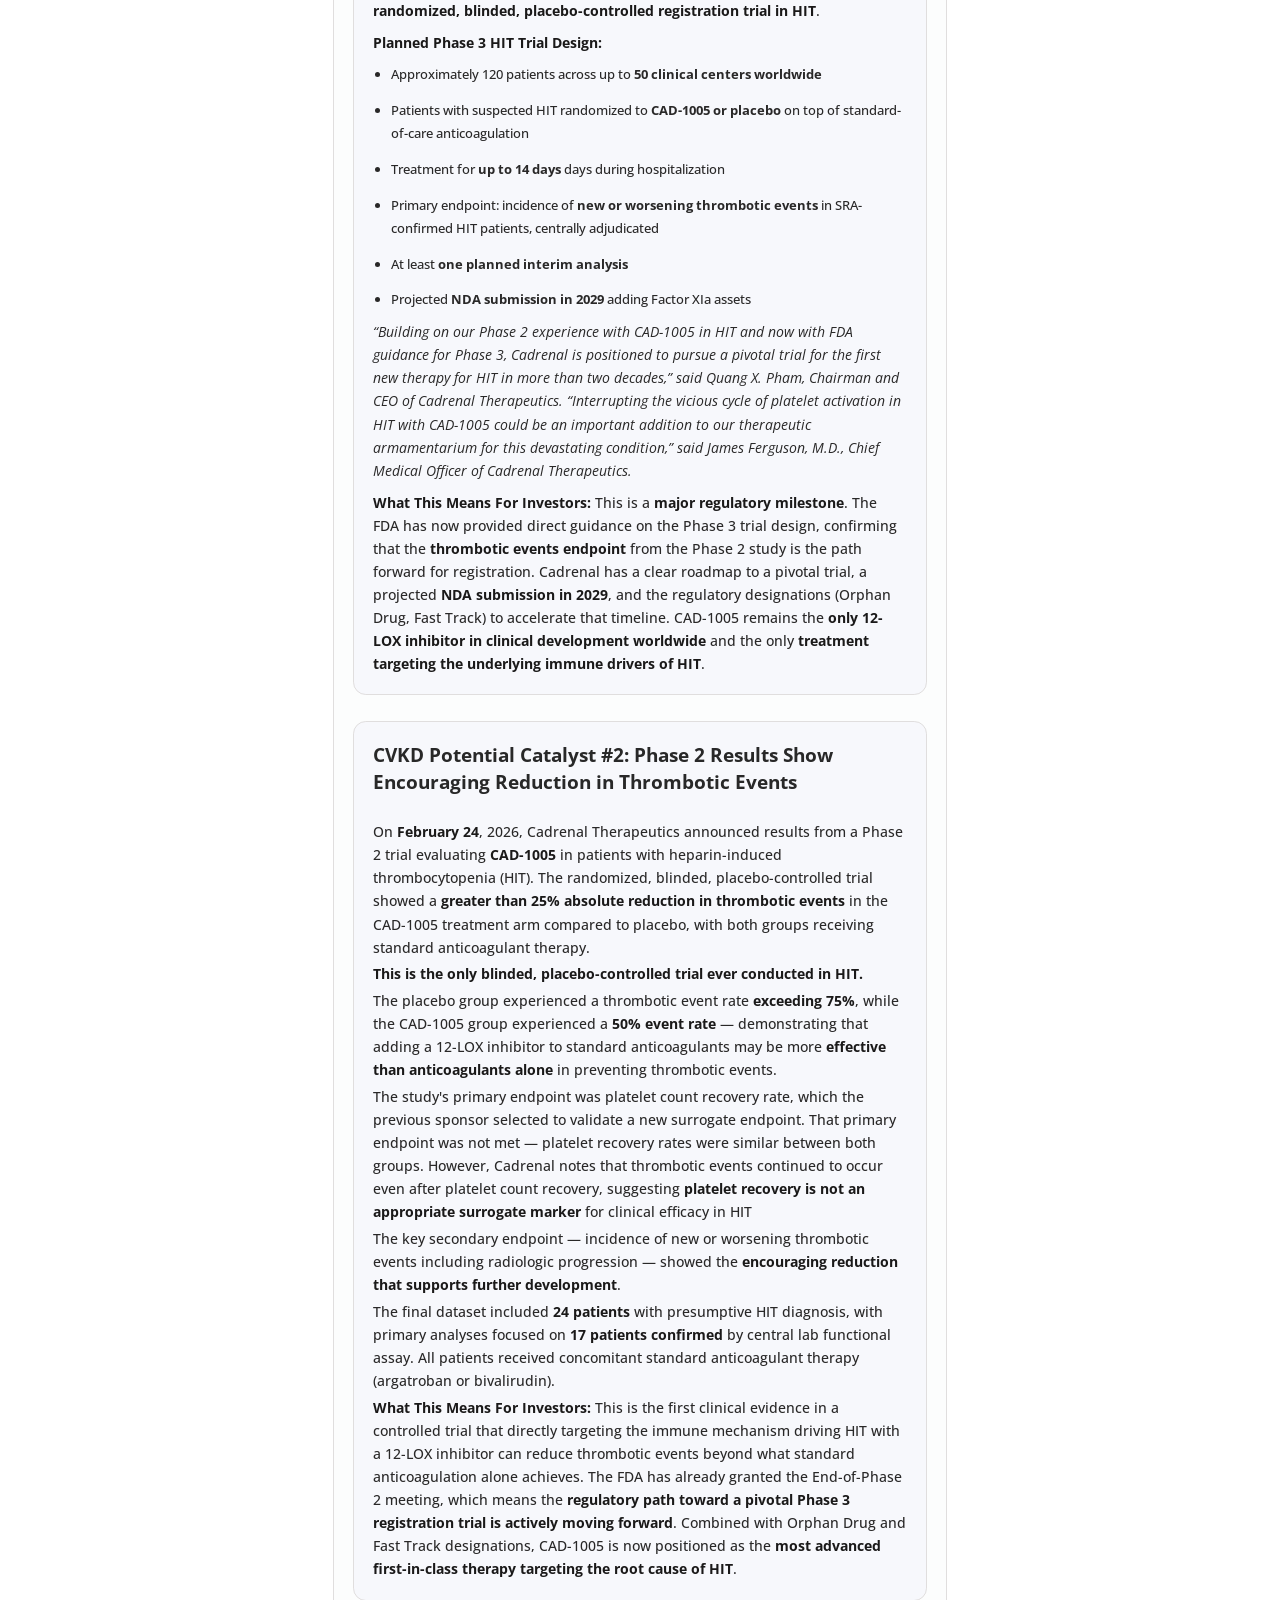
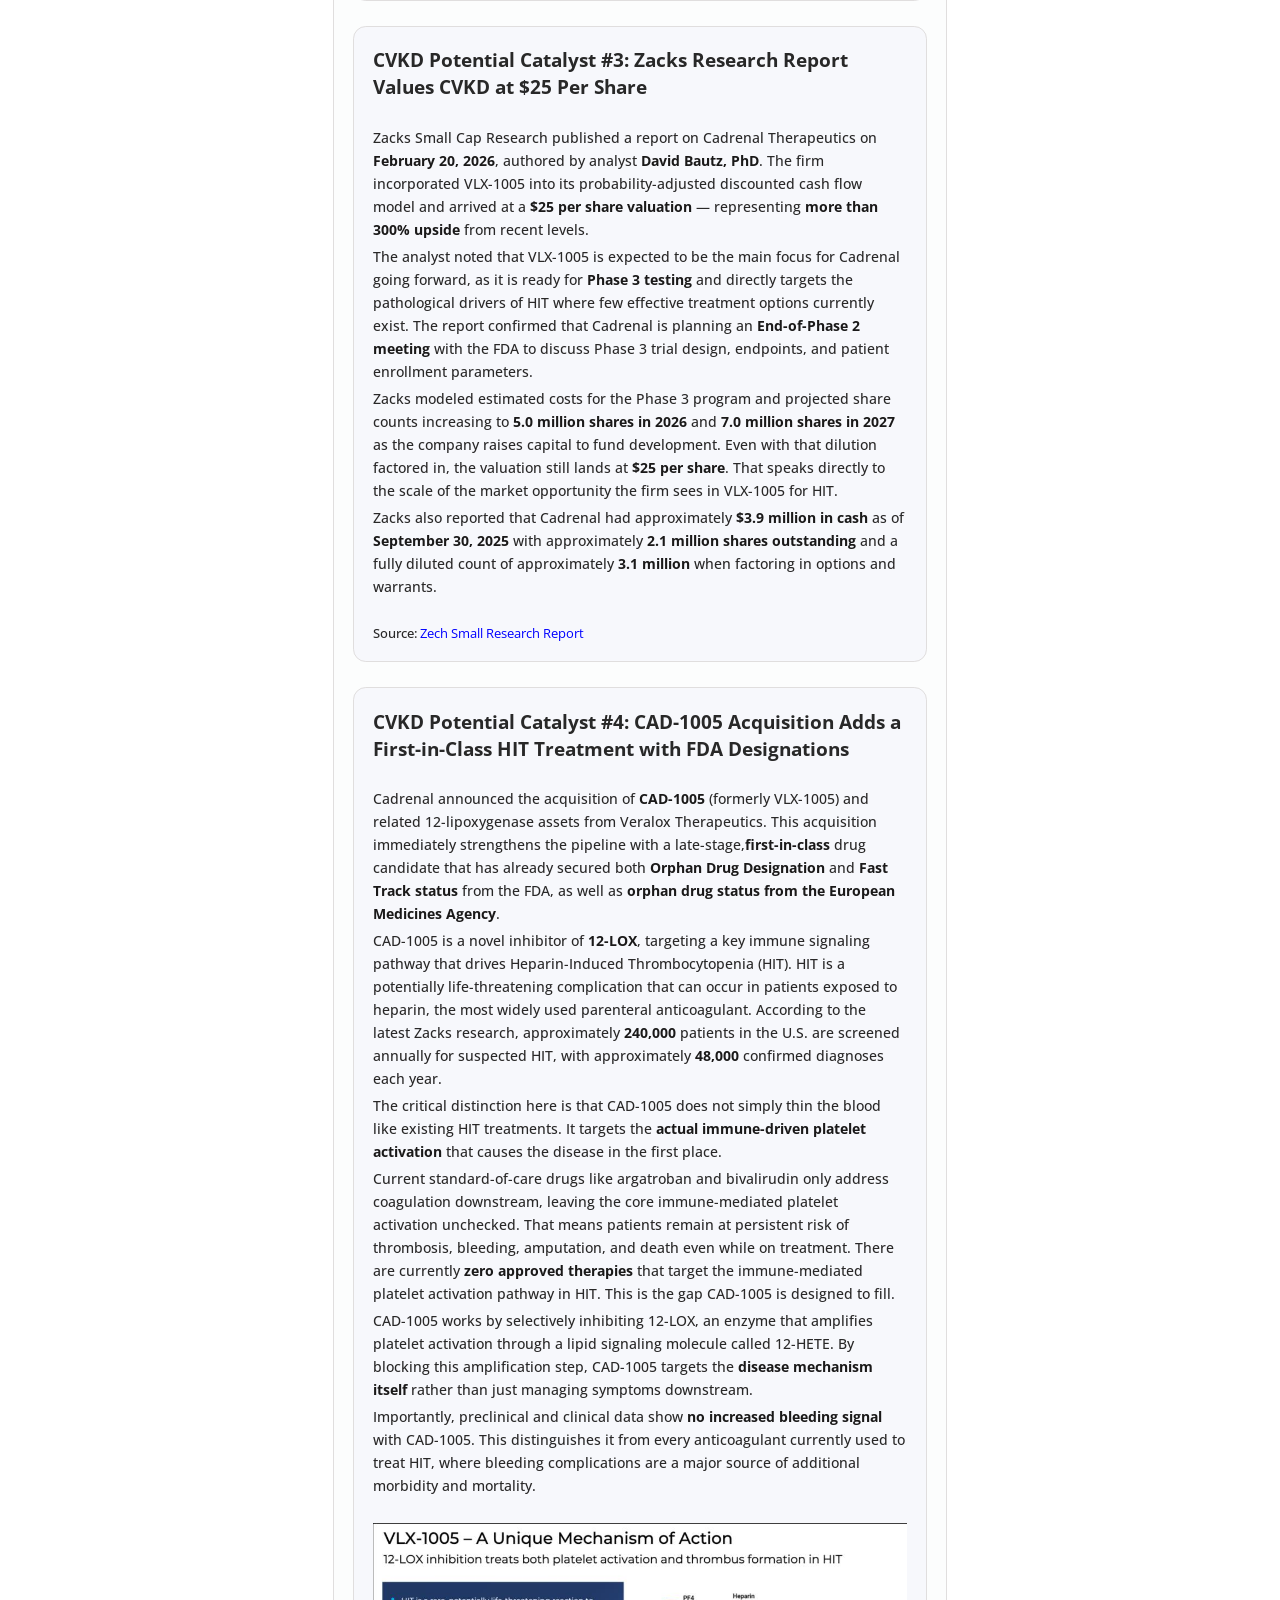
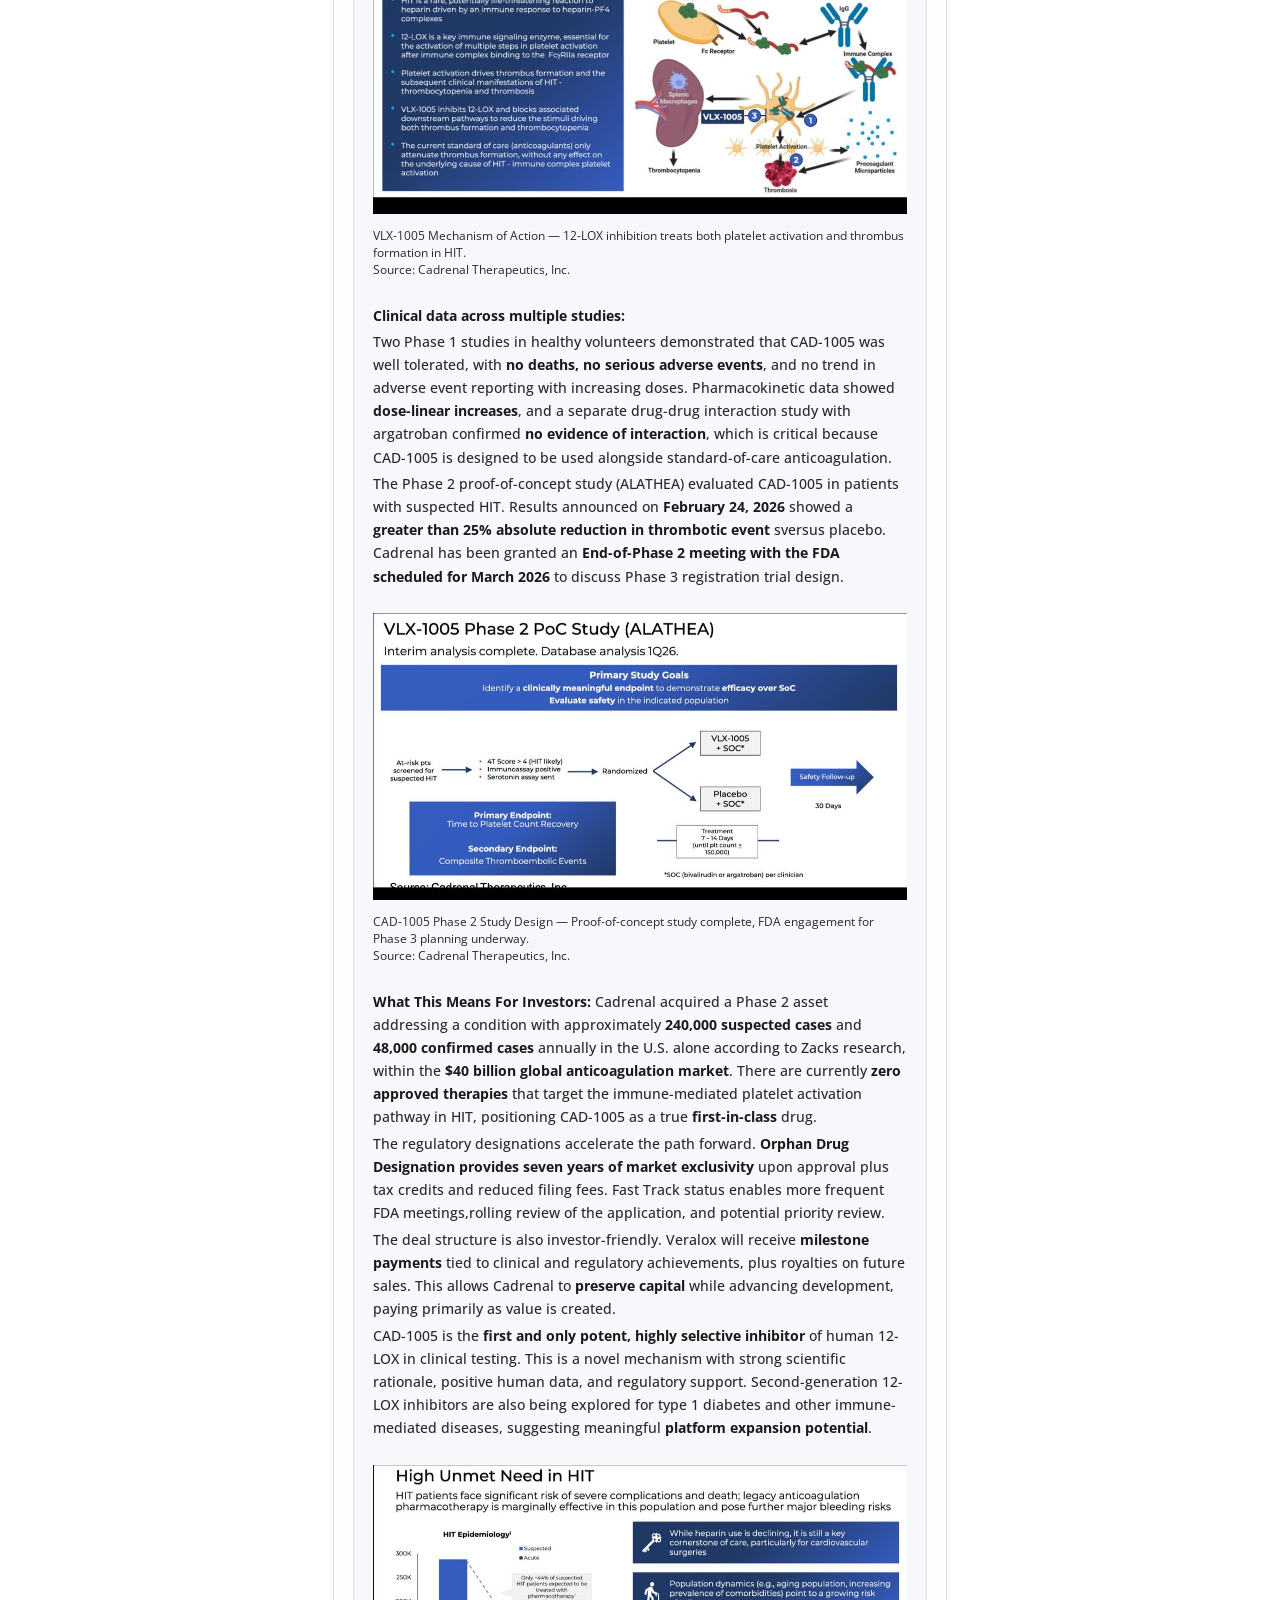
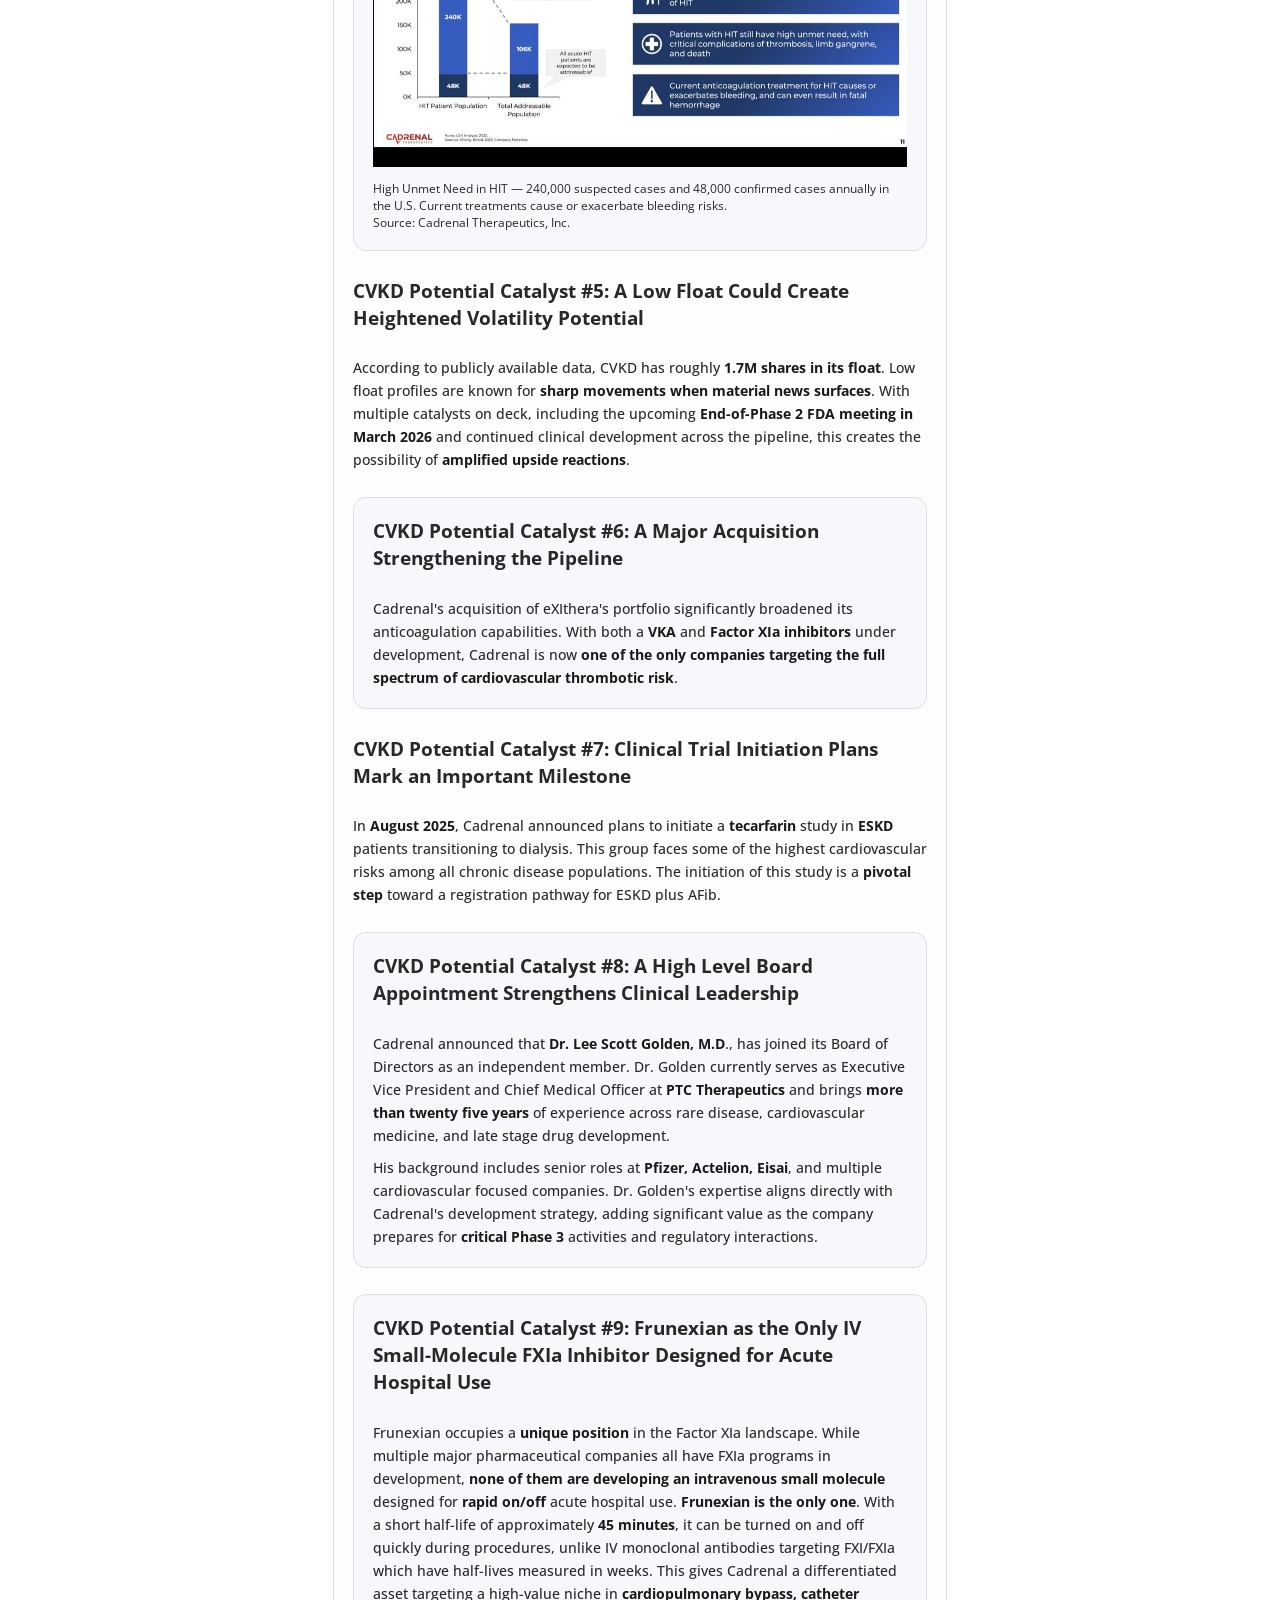
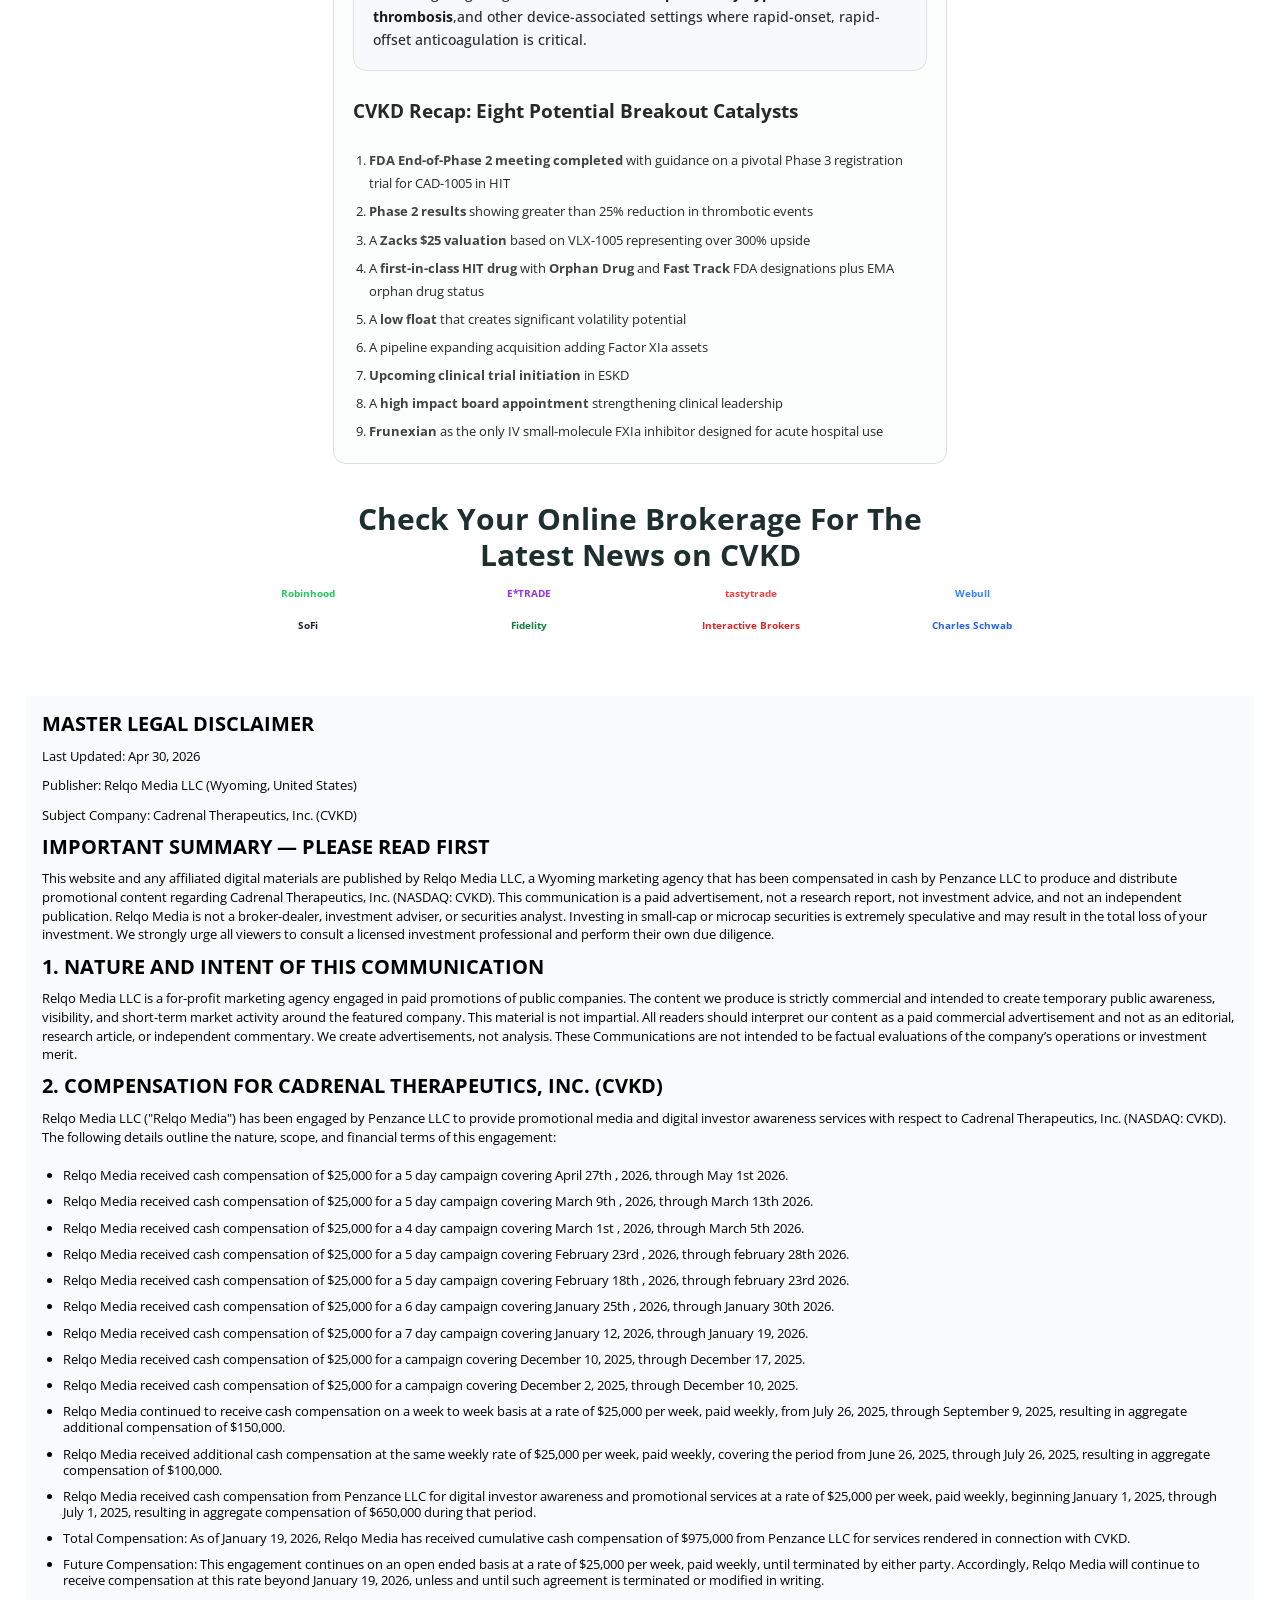
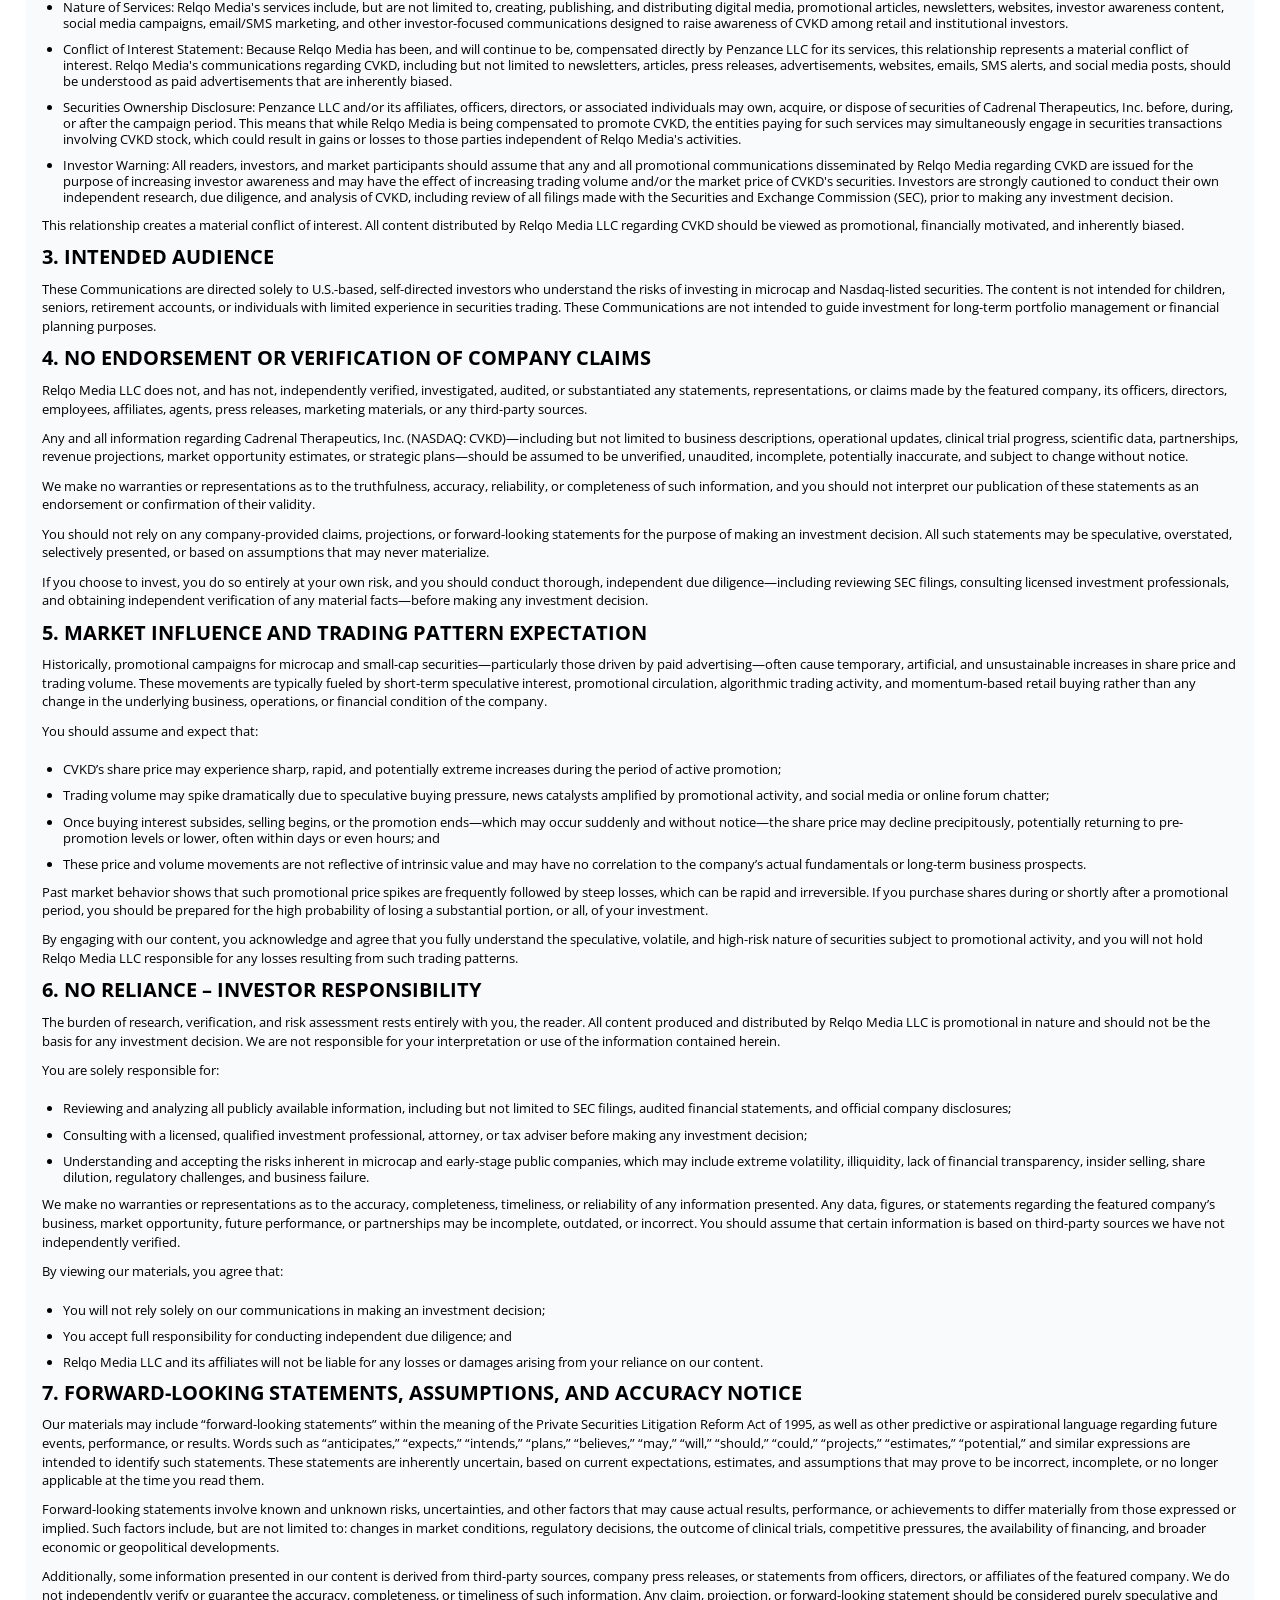
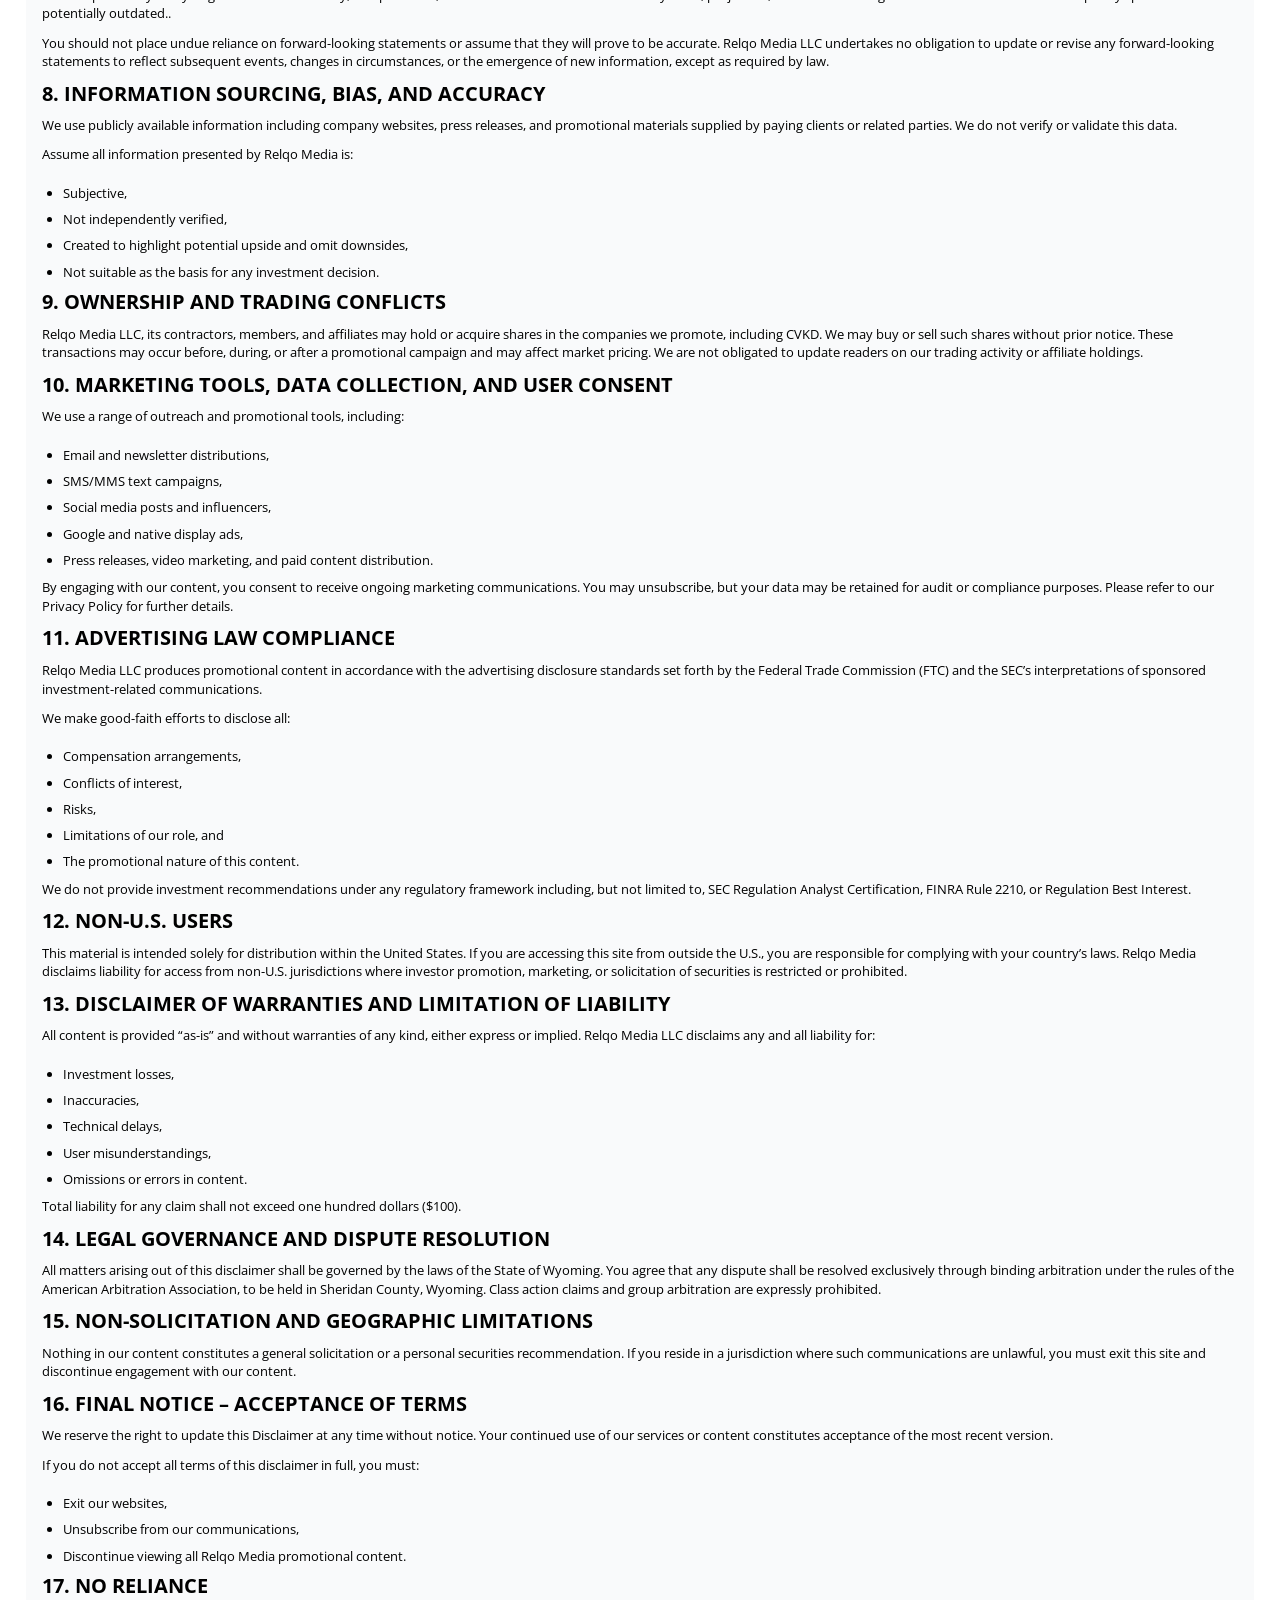
==== commit 35b732f0: "adding Disclaimer Section" ====
--- a/cvkd/index.html
+++ b/cvkd/index.html
@@ -730,6 +730,556 @@
         rel="noopener noreferrer">Charles Schwab</a>
     </div>
   </div>
+  <!-- Disclaimer-SECTION -->
+    <div class="disclaimer-sec">
+      <div class="disclaimer-container">
+          <h4>
+            MASTER LEGAL DISCLAIMER
+          </h4>
+          <p>
+            <span>Last Updated</span>: Apr 30, 2026
+          </p>
+          <p>
+            <span>Publisher</span>: Relqo Media LLC (Wyoming,
+            United States)
+          </p>
+          <p>
+            <span>Subject Company</span>: Cadrenal
+            Therapeutics, Inc. (CVKD)
+          </p>
+          <h4>
+            IMPORTANT SUMMARY — PLEASE READ FIRST
+          </h4>
+          <p>
+            This website and any affiliated digital materials are published by
+            Relqo Media LLC, a Wyoming marketing agency that has been
+            compensated in cash by Penzance LLC to produce and distribute
+            promotional content regarding Cadrenal Therapeutics, Inc. (NASDAQ:
+            CVKD). This communication is a paid advertisement, not a research
+            report, not investment advice, and not an independent publication.
+            Relqo Media is not a broker-dealer, investment adviser, or
+            securities analyst. Investing in small-cap or microcap securities is
+            extremely speculative and may result in the total loss of your
+            investment. We strongly urge all viewers to consult a licensed
+            investment professional and perform their own due diligence.
+          </p>
+          <h4>
+            1. NATURE AND INTENT OF THIS COMMUNICATION
+          </h4>
+          <p>
+            Relqo Media LLC is a for-profit marketing agency engaged in paid
+            promotions of public companies. The content we produce is strictly
+            commercial and intended to create temporary public awareness,
+            visibility, and short-term market activity around the featured
+            company. This material is not impartial. All readers should
+            interpret our content as a paid commercial advertisement and not as
+            an editorial, research article, or independent commentary. We create
+            advertisements, not analysis. These Communications are not intended
+            to be factual evaluations of the company’s operations or investment
+            merit.
+          </p>
+          <h4>
+            2. COMPENSATION FOR CADRENAL THERAPEUTICS, INC. (CVKD)
+          </h4>
+          <p>
+            Relqo Media LLC ("Relqo Media") has been engaged by Penzance LLC to
+            provide promotional media and digital investor awareness services
+            with respect to Cadrenal Therapeutics, Inc. (NASDAQ: CVKD). The
+            following details outline the nature, scope, and financial terms of
+            this engagement:
+          </p>
+          <ul>
+            <li>
+              Relqo Media received cash compensation of $25,000 for a 5 day
+              campaign covering April 27th , 2026, through May 1st 2026.
+            </li>
+            <li>
+              Relqo Media received cash compensation of $25,000 for a 5 day
+              campaign covering March 9th , 2026, through March 13th 2026.
+            </li>
+            <li>
+              Relqo Media received cash compensation of $25,000 for a 4 day
+              campaign covering March 1st , 2026, through March 5th 2026.
+            </li>
+            <li>
+              Relqo Media received cash compensation of $25,000 for a 5 day
+              campaign covering February 23rd , 2026, through february 28th
+              2026.
+            </li>
+            <li>
+              Relqo Media received cash compensation of $25,000 for a 5 day
+              campaign covering February 18th , 2026, through february 23rd
+              2026.
+            </li>
+            <li>
+              Relqo Media received cash compensation of $25,000 for a 6 day
+              campaign covering January 25th , 2026, through January 30th 2026.
+            </li>
+            <li>
+              Relqo Media received cash compensation of $25,000 for a 7 day
+              campaign covering January 12, 2026, through January 19, 2026.
+            </li>
+            <li>
+              Relqo Media received cash compensation of $25,000 for a campaign
+              covering December 10, 2025, through December 17, 2025.
+            </li>
+            <li>
+              Relqo Media received cash compensation of $25,000 for a campaign
+              covering December 2, 2025, through December 10, 2025.
+            </li>
+            <li>
+              Relqo Media continued to receive cash compensation on a week to
+              week basis at a rate of $25,000 per week, paid weekly, from July
+              26, 2025, through September 9, 2025, resulting in aggregate
+              additional compensation of $150,000.
+            </li>
+            <li>
+              Relqo Media received additional cash compensation at the same
+              weekly rate of $25,000 per week, paid weekly, covering the period
+              from June 26, 2025, through July 26, 2025, resulting in aggregate
+              compensation of $100,000.
+            </li>
+            <li>
+              Relqo Media received cash compensation from Penzance LLC for
+              digital investor awareness and promotional services at a rate of
+              $25,000 per week, paid weekly, beginning January 1, 2025, through
+              July 1, 2025, resulting in aggregate compensation of $650,000
+              during that period.
+            </li>
+            <li>
+              Total Compensation: As of January 19, 2026, Relqo Media has
+              received cumulative cash compensation of $975,000 from Penzance
+              LLC for services rendered in connection with CVKD.
+            </li>
+            <li>
+              Future Compensation: This engagement continues on an open ended
+              basis at a rate of $25,000 per week, paid weekly, until terminated
+              by either party. Accordingly, Relqo Media will continue to receive
+              compensation at this rate beyond January 19, 2026, unless and
+              until such agreement is terminated or modified in writing.
+            </li>
+            <li>
+              Nature of Services: Relqo Media's services include, but are not
+              limited to, creating, publishing, and distributing digital media,
+              promotional articles, newsletters, websites, investor awareness
+              content, social media campaigns, email/SMS marketing, and other
+              investor-focused communications designed to raise awareness of
+              CVKD among retail and institutional investors.
+            </li>
+            <li>
+              Conflict of Interest Statement: Because Relqo Media has been, and
+              will continue to be, compensated directly by Penzance LLC for its
+              services, this relationship represents a material conflict of
+              interest. Relqo Media's communications regarding CVKD, including
+              but not limited to newsletters, articles, press releases,
+              advertisements, websites, emails, SMS alerts, and social media
+              posts, should be understood as paid advertisements that are
+              inherently biased.
+            </li>
+            <li>
+              Securities Ownership Disclosure: Penzance LLC and/or its
+              affiliates, officers, directors, or associated individuals may
+              own, acquire, or dispose of securities of Cadrenal Therapeutics,
+              Inc. before, during, or after the campaign period. This means that
+              while Relqo Media is being compensated to promote CVKD, the
+              entities paying for such services may simultaneously engage in
+              securities transactions involving CVKD stock, which could result
+              in gains or losses to those parties independent of Relqo Media's
+              activities.
+            </li>
+            <li>
+              Investor Warning: All readers, investors, and market participants
+              should assume that any and all promotional communications
+              disseminated by Relqo Media regarding CVKD are issued for the
+              purpose of increasing investor awareness and may have the effect
+              of increasing trading volume and/or the market price of CVKD's
+              securities. Investors are strongly cautioned to conduct their own
+              independent research, due diligence, and analysis of CVKD,
+              including review of all filings made with the Securities and
+              Exchange Commission (SEC), prior to making any investment
+              decision.
+            </li>
+          </ul>
+          <p>
+            This relationship creates a material conflict of interest. All
+            content distributed by Relqo Media LLC regarding CVKD should be
+            viewed as promotional, financially motivated, and inherently biased.
+          </p>
+          <h4>
+            3. INTENDED AUDIENCE
+          </h4>
+          <p>
+            These Communications are directed solely to U.S.-based,
+            self-directed investors who understand the risks of investing in
+            microcap and Nasdaq-listed securities. The content is not intended
+            for children, seniors, retirement accounts, or individuals with
+            limited experience in securities trading. These Communications are
+            not intended to guide investment for long-term portfolio management
+            or financial planning purposes.
+          </p>
+          <h4>
+            4. NO ENDORSEMENT OR VERIFICATION OF COMPANY CLAIMS
+          </h4>
+          <p>
+            Relqo Media LLC does not, and has not, independently verified,
+            investigated, audited, or substantiated any statements,
+            representations, or claims made by the featured company, its
+            officers, directors, employees, affiliates, agents, press releases,
+            marketing materials, or any third-party sources.
+          </p>
+          <p>
+            Any and all information regarding Cadrenal Therapeutics, Inc.
+            (NASDAQ: CVKD)—including but not limited to business descriptions,
+            operational updates, clinical trial progress, scientific data,
+            partnerships, revenue projections, market opportunity estimates, or
+            strategic plans—should be assumed to be unverified, unaudited,
+            incomplete, potentially inaccurate, and subject to change without
+            notice.
+          </p>
+          <p>
+            We make no warranties or representations as to the truthfulness,
+            accuracy, reliability, or completeness of such information, and you
+            should not interpret our publication of these statements as an
+            endorsement or confirmation of their validity.
+          </p>
+          <p>
+            You should not rely on any company-provided claims, projections, or
+            forward-looking statements for the purpose of making an investment
+            decision. All such statements may be speculative, overstated,
+            selectively presented, or based on assumptions that may never
+            materialize.
+          </p>
+          <p>
+            If you choose to invest, you do so entirely at your own risk, and
+            you should conduct thorough, independent due diligence—including
+            reviewing SEC filings, consulting licensed investment professionals,
+            and obtaining independent verification of any material facts—before
+            making any investment decision.
+          </p>
+          <h4>
+            5. MARKET INFLUENCE AND TRADING PATTERN EXPECTATION
+          </h4>
+          <p>
+            Historically, promotional campaigns for microcap and small-cap
+            securities—particularly those driven by paid advertising—often cause
+            temporary, artificial, and unsustainable increases in share price
+            and trading volume. These movements are typically fueled by
+            short-term speculative interest, promotional circulation,
+            algorithmic trading activity, and momentum-based retail buying
+            rather than any change in the underlying business, operations, or
+            financial condition of the company.
+          </p>
+          <p>
+            You should assume and expect that:
+          </p>
+          <ul>
+            <li>
+              CVKD’s share price may experience sharp, rapid, and potentially
+              extreme increases during the period of active promotion;
+            </li>
+            <li>
+              Trading volume may spike dramatically due to speculative buying
+              pressure, news catalysts amplified by promotional activity, and
+              social media or online forum chatter;
+            </li>
+            <li>
+              Once buying interest subsides, selling begins, or the promotion
+              ends—which may occur suddenly and without notice—the share price
+              may decline precipitously, potentially returning to pre-promotion
+              levels or lower, often within days or even hours; and
+            </li>
+            <li>
+              These price and volume movements are not reflective of intrinsic
+              value and may have no correlation to the company’s actual
+              fundamentals or long-term business prospects.
+            </li>
+          </ul>
+          <p>
+            Past market behavior shows that such promotional price spikes are
+            frequently followed by steep losses, which can be rapid and
+            irreversible. If you purchase shares during or shortly after a
+            promotional period, you should be prepared for the high probability
+            of losing a substantial portion, or all, of your investment.
+          </p>
+          <p>
+            By engaging with our content, you acknowledge and agree that you
+            fully understand the speculative, volatile, and high-risk nature of
+            securities subject to promotional activity, and you will not hold
+            Relqo Media LLC responsible for any losses resulting from such
+            trading patterns.
+          </p>
+          <h4>
+            6. NO RELIANCE – INVESTOR RESPONSIBILITY
+          </h4>
+          <p>
+            The burden of research, verification, and risk assessment rests
+            entirely with you, the reader. All content produced and distributed
+            by Relqo Media LLC is promotional in nature and should not be the
+            basis for any investment decision. We are not responsible for your
+            interpretation or use of the information contained herein.
+          </p>
+          <p>
+            You are solely responsible for:
+          </p>
+          <ul>
+            <li>
+              Reviewing and analyzing all publicly available information,
+              including but not limited to SEC filings, audited financial
+              statements, and official company disclosures;
+            </li>
+            <li>
+              Consulting with a licensed, qualified investment professional,
+              attorney, or tax adviser before making any investment decision;
+            </li>
+            <li>
+              Understanding and accepting the risks inherent in microcap and
+              early-stage public companies, which may include extreme
+              volatility, illiquidity, lack of financial transparency, insider
+              selling, share dilution, regulatory challenges, and business
+              failure.
+            </li>
+          </ul>
+          <p>
+            We make no warranties or representations as to the accuracy,
+            completeness, timeliness, or reliability of any information
+            presented. Any data, figures, or statements regarding the featured
+            company’s business, market opportunity, future performance, or
+            partnerships may be incomplete, outdated, or incorrect. You should
+            assume that certain information is based on third-party sources we
+            have not independently verified.
+          </p>
+          <p>
+            By viewing our materials, you agree that:
+          </p>
+          <ul>
+            <li>
+              You will not rely solely on our communications in making an
+              investment decision;
+            </li>
+            <li>
+              You accept full responsibility for conducting independent due
+              diligence; and
+            </li>
+            <li>
+              Relqo Media LLC and its affiliates will not be liable for any
+              losses or damages arising from your reliance on our content.
+            </li>
+          </ul>
+          <h4>
+            7. FORWARD-LOOKING STATEMENTS, ASSUMPTIONS, AND ACCURACY NOTICE
+          </h4>
+          <p>
+            Our materials may include “forward-looking statements” within the
+            meaning of the Private Securities Litigation Reform Act of 1995, as
+            well as other predictive or aspirational language regarding future
+            events, performance, or results. Words such as “anticipates,”
+            “expects,” “intends,” “plans,” “believes,” “may,” “will,” “should,”
+            “could,” “projects,” “estimates,” “potential,” and similar
+            expressions are intended to identify such statements. These
+            statements are inherently uncertain, based on current expectations,
+            estimates, and assumptions that may prove to be incorrect,
+            incomplete, or no longer applicable at the time you read them.
+          </p>
+          <p>
+            Forward-looking statements involve known and unknown risks,
+            uncertainties, and other factors that may cause actual results,
+            performance, or achievements to differ materially from those
+            expressed or implied. Such factors include, but are not limited to:
+            changes in market conditions, regulatory decisions, the outcome of
+            clinical trials, competitive pressures, the availability of
+            financing, and broader economic or geopolitical developments.
+          </p>
+          <p>
+            Additionally, some information presented in our content is derived
+            from third-party sources, company press releases, or statements from
+            officers, directors, or affiliates of the featured company. We do
+            not independently verify or guarantee the accuracy, completeness, or
+            timeliness of such information. Any claim, projection, or
+            forward-looking statement should be considered purely speculative
+            and potentially outdated..
+          </p>
+          <p>
+            You should not place undue reliance on forward-looking statements or
+            assume that they will prove to be accurate. Relqo Media LLC
+            undertakes no obligation to update or revise any forward-looking
+            statements to reflect subsequent events, changes in circumstances,
+            or the emergence of new information, except as required by law.
+          </p>
+          <h4>
+            8. INFORMATION SOURCING, BIAS, AND ACCURACY
+          </h4>
+          <p>
+            We use publicly available information including company websites,
+            press releases, and promotional materials supplied by paying clients
+            or related parties. We do not verify or validate this data.
+          </p>
+          <p>
+            Assume all information presented by Relqo Media is:
+          </p>
+          <ul>
+            <li>Subjective,</li>
+            <li>Not independently verified,</li>
+            <li>Created to highlight potential upside and omit downsides,</li>
+            <li>Not suitable as the basis for any investment decision.</li>
+          </ul>
+          <h4>
+            9. OWNERSHIP AND TRADING CONFLICTS
+          </h4>
+          <p>
+            Relqo Media LLC, its contractors, members, and affiliates may hold
+            or acquire shares in the companies we promote, including CVKD. We
+            may buy or sell such shares without prior notice. These transactions
+            may occur before, during, or after a promotional campaign and may
+            affect market pricing. We are not obligated to update readers on our
+            trading activity or affiliate holdings.
+          </p>
+          <h4>
+            10. MARKETING TOOLS, DATA COLLECTION, AND USER CONSENT
+          </h4>
+          <p>
+            We use a range of outreach and promotional tools, including:
+          </p>
+          <ul>
+            <li>Email and newsletter distributions,</li>
+            <li>SMS/MMS text campaigns,</li>
+            <li>Social media posts and influencers,</li>
+            <li>Google and native display ads,</li>
+            <li>
+              Press releases, video marketing, and paid content distribution.
+            </li>
+          </ul>
+          <p>
+            By engaging with our content, you consent to receive ongoing
+            marketing communications. You may unsubscribe, but your data may be
+            retained for audit or compliance purposes. Please refer to our
+            Privacy Policy for further details.
+          </p>
+          <h4>
+            11. ADVERTISING LAW COMPLIANCE
+          </h4>
+          <p>
+            Relqo Media LLC produces promotional content in accordance with the
+            advertising disclosure standards set forth by the Federal Trade
+            Commission (FTC) and the SEC’s interpretations of sponsored
+            investment-related communications.
+          </p>
+          <p>
+            We make good-faith efforts to disclose all:
+          </p>
+          <ul>
+            <li>Compensation arrangements,</li>
+            <li>Conflicts of interest,</li>
+            <li>Risks,</li>
+            <li>Limitations of our role, and</li>
+            <li>The promotional nature of this content.</li>
+          </ul>
+          <p>
+            We do not provide investment recommendations under any regulatory
+            framework including, but not limited to, SEC Regulation Analyst
+            Certification, FINRA Rule 2210, or Regulation Best Interest.
+          </p>
+          <h4>
+            12. NON-U.S. USERS
+          </h4>
+          <p>
+            This material is intended solely for distribution within the United
+            States. If you are accessing this site from outside the U.S., you
+            are responsible for complying with your country’s laws. Relqo Media
+            disclaims liability for access from non-U.S. jurisdictions where
+            investor promotion, marketing, or solicitation of securities is
+            restricted or prohibited.
+          </p>
+          <h4>
+            13. DISCLAIMER OF WARRANTIES AND LIMITATION OF LIABILITY
+          </h4>
+          <p>
+            All content is provided “as-is” and without warranties of any kind,
+            either express or implied. Relqo Media LLC disclaims any and all
+            liability for:
+          </p>
+          <ul>
+            <li>Investment losses,</li>
+            <li>Inaccuracies,</li>
+            <li>Technical delays,</li>
+            <li>User misunderstandings,</li>
+            <li>Omissions or errors in content.</li>
+          </ul>
+          <p>
+            Total liability for any claim shall not exceed one hundred dollars
+            ($100).
+          </p>
+          <h4>
+            14. LEGAL GOVERNANCE AND DISPUTE RESOLUTION
+          </h4>
+          <p>
+            All matters arising out of this disclaimer shall be governed by the
+            laws of the State of Wyoming. You agree that any dispute shall be
+            resolved exclusively through binding arbitration under the rules of
+            the American Arbitration Association, to be held in Sheridan County,
+            Wyoming. Class action claims and group arbitration are expressly
+            prohibited.
+          </p>
+          <h4>
+            15. NON-SOLICITATION AND GEOGRAPHIC LIMITATIONS
+          </h4>
+          <p>
+            Nothing in our content constitutes a general solicitation or a
+            personal securities recommendation. If you reside in a jurisdiction
+            where such communications are unlawful, you must exit this site and
+            discontinue engagement with our content.
+          </p>
+          <h4>
+            16. FINAL NOTICE – ACCEPTANCE OF TERMS
+          </h4>
+          <p>
+            We reserve the right to update this Disclaimer at any time without
+            notice. Your continued use of our services or content constitutes
+            acceptance of the most recent version.
+          </p>
+          <p>
+            If you do not accept all terms of this disclaimer in full, you must:
+          </p>
+          <ul>
+            <li>Exit our websites,</li>
+            <li>Unsubscribe from our communications,</li>
+            <li>Discontinue viewing all Relqo Media promotional content.</li>
+          </ul>
+          <h4>
+            17. NO RELIANCE
+          </h4>
+          <p>
+            By viewing or engaging with this content, you agree that:
+          </p>
+          <ul>
+            <li>
+              You will not rely on any statements made by Relqo Media for
+              investment purposes,
+            </li>
+            <li>
+              You waive any claim that our content was a material factor in your
+              investment decision,
+            </li>
+            <li>
+              You have read, understood, and accepted this disclaimer in full.
+            </li>
+          </ul>
+          <p>
+            © 2024 Relqo Media LLC. All Rights Reserved.
+          </p>
+          <p>
+            Legal Contact:
+            <a href="mailto:support@topstocks.com">📧 support@topstocks.com</a>
+          </p>
+          <p>
+            Mailing Address: 1309 Coffeen Ave Ste 1200, Sheridan, WY 82801
+          </p>
+          <p>
+            Affiliate Disclosure: Relqo Media LLC owns and operates
+            <a href="https://topstocks.com">TopStocks.com</a>
+            and all affiliated digital properties.
+          </p>
+      </div>
+    </div>
 </body>
 
 </html>
--- a/cvkd/cvkd.css
+++ b/cvkd/cvkd.css
@@ -799,6 +799,40 @@
 .brokerage-links a:nth-child(8) {
     color: #2563eb;
 }
+/* DISCLAIMER SECTION */
+.disclaimer-sec{
+  margin-top: 2.917dvw;
+  padding: 2dvw;
+}
+.disclaimer-container{
+  background-color: #F9FAFB;
+  padding: 1.25dvw;
+  display: flex;
+  flex-direction: column;
+  gap: 0.83dvw;
+}
+.disclaimer-container h4{
+  font-weight: 700;
+  font-size: 1.563dvw;
+  line-height: 1.875dvw;
+}
+.disclaimer-container p{
+  font-size: 1dvw;
+  line-height: 1.458dvw;
+}
+.disclaimer-container ul{
+  font-size: 1dvw;
+  line-height: 1.25dvw;
+  padding-left: 1.667dvw;
+}
+.disclaimer-container li{
+  margin-top: 0.8dvw;
+}
+.disclaimer-container p a{
+  font-size: 0.9375dvw;
+  line-height: 1.458dvw;
+  font-weight: 500;
+}
 
 @media (max-width: 1024px) {
 
@@ -820,6 +854,19 @@
     .brokerage-links a {
         font-size: 1.48dvw;
     }
+      /* Disclaimer */
+  .disclaimer-container h4{
+  font-size: 2.8dvw;
+  line-height: 2.3dvw;
+}
+  .disclaimer-container p{
+  font-size: 1.5dvw;
+  line-height: 2dvw;
+}
+.disclaimer-container ul{
+  font-size: 1.5vw;
+  line-height: 2dvw;
+}
 }
 
 @media(max-width:546px) {
